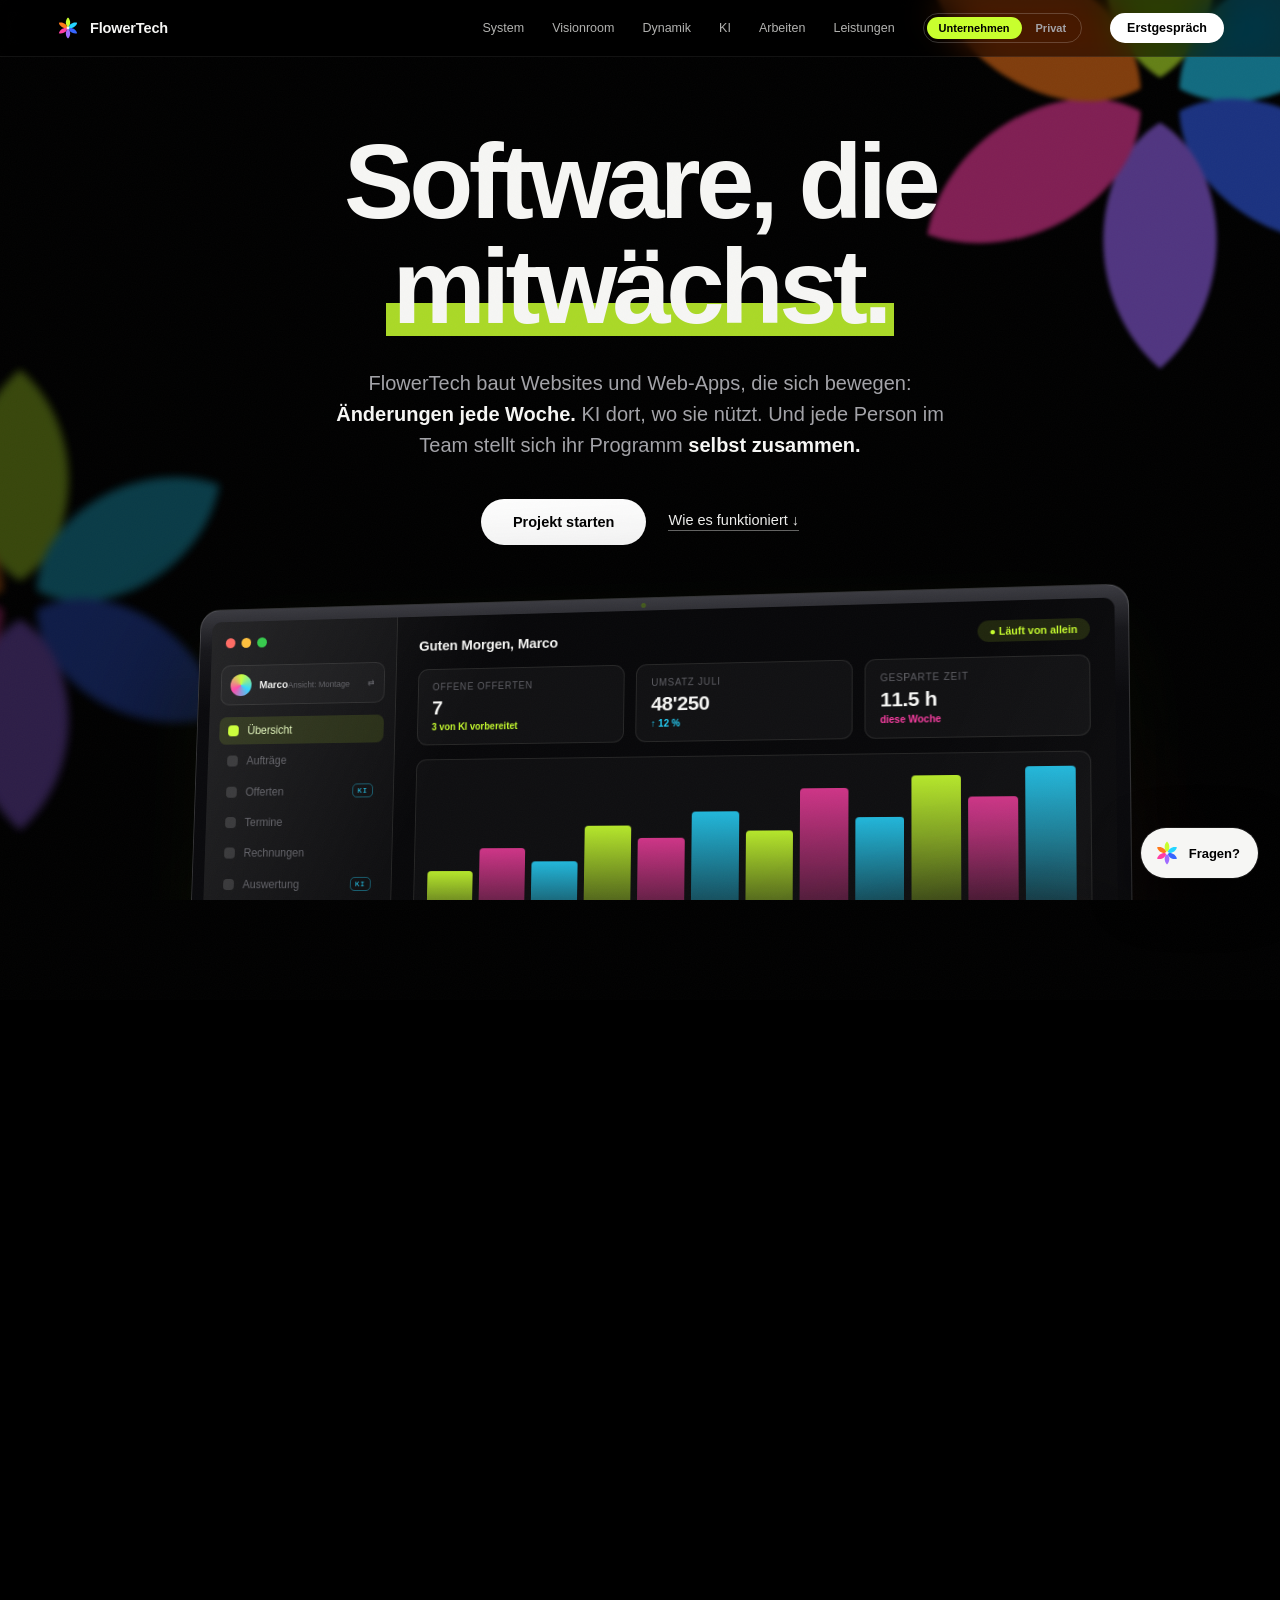
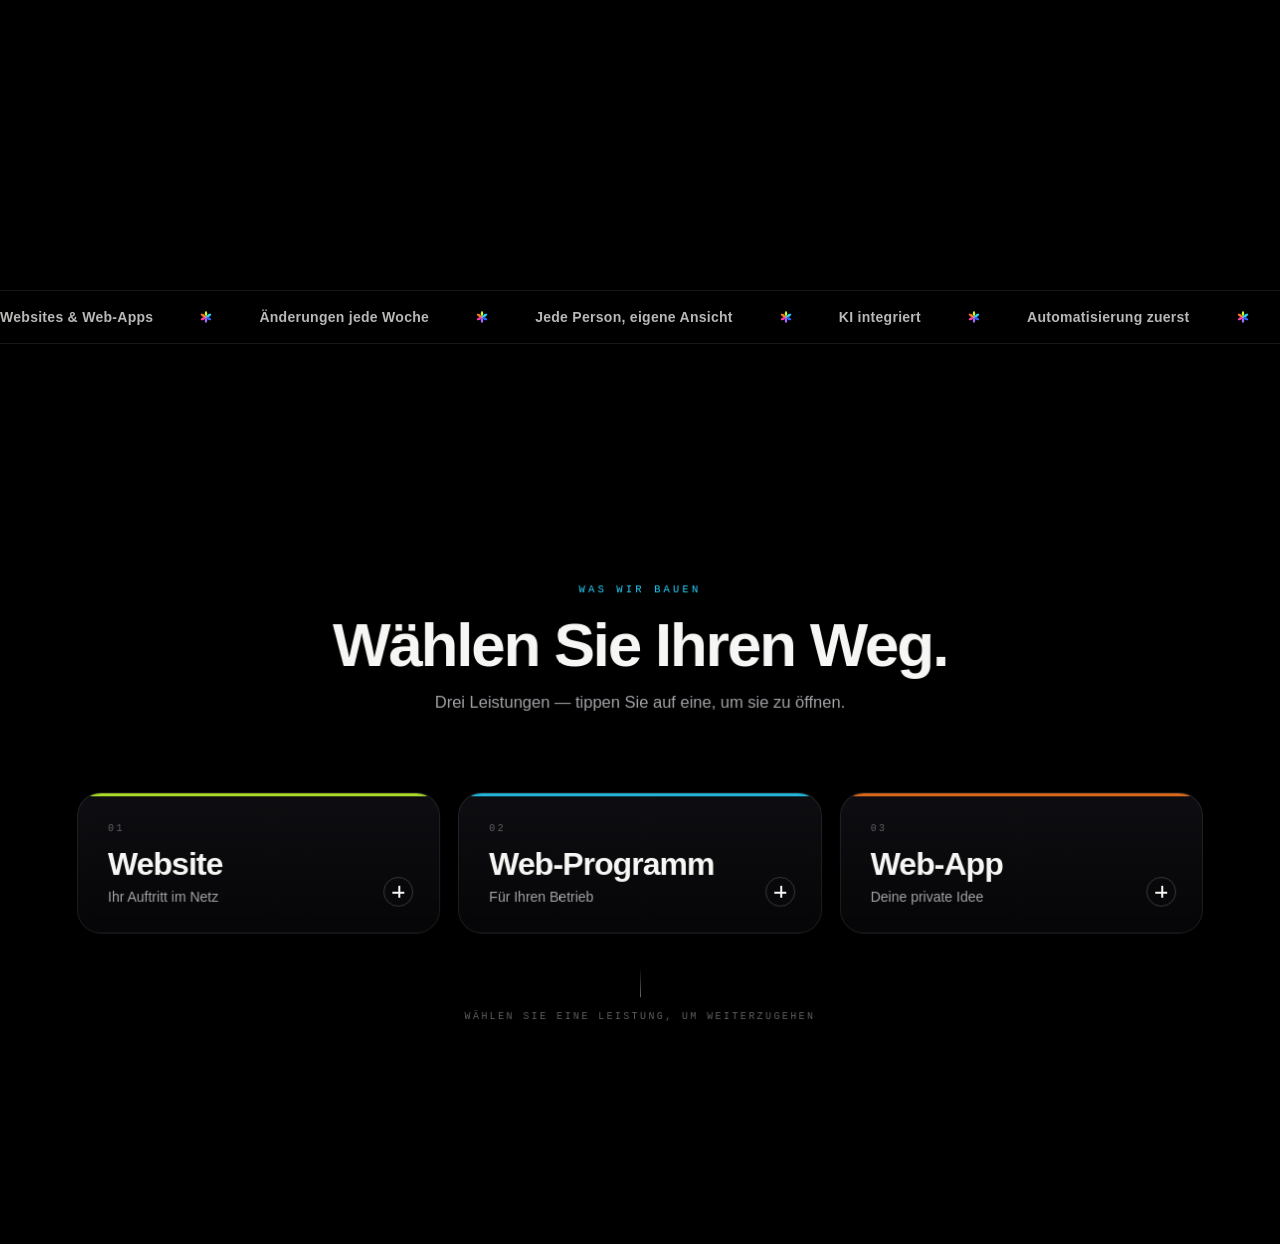
==== index.html @ 21fcaa84 "Systemmodell startet als ganzes Gerät und faehrt dann heran Der Auftakt zeigt jetzt den kompletten L" ====
<!DOCTYPE html>
<html lang="de-CH">
<head>
<meta charset="UTF-8">
<meta name="viewport" content="width=device-width, initial-scale=1.0, viewport-fit=cover">
<title>FlowerTech — Software, die mitwächst</title>
<meta name="description" content="FlowerTech entwickelt Websites und Web-Apps mit Automatisierung und KI. Software, die mitwächst: Änderungen jede Woche — und jede Person im Team stellt sich ihr Programm selbst zusammen.">
<style>
  :root {
    --bg: #000;
    --ink: #f6f6f4;
    --ink-dim: #a3a3a8;
    --ink-faint: #5e5e64;
    --line: rgba(246,246,244,.09);
    --line-2: rgba(246,246,244,.2);
    --line-3: rgba(246,246,244,.42);
    --lime: #c8ff2e;
    --pink: #ff3ea5;
    --orange: #ff7a1a;
    --cyan: #25d5ff;
    --blue: #3765ff;
    --violet: #a06bff;
    --sans: -apple-system, BlinkMacSystemFont, "SF Pro Display", "Helvetica Neue", Inter, "Segoe UI", Arial, sans-serif;
    --mono: "SF Mono", ui-monospace, Menlo, Consolas, monospace;
  }
  * { margin: 0; padding: 0; box-sizing: border-box; }
  html.smooth { scroll-behavior: smooth; }
  body { background: var(--bg); color: var(--ink); font-family: var(--sans); -webkit-font-smoothing: antialiased; overflow-x: hidden; }
  ::selection { background: var(--lime); color: #000; }
  a { color: inherit; }

  .grain { position: fixed; inset: -100px; z-index: 96; pointer-events: none; opacity: .05;
    background-image: url("data:image/svg+xml,%3Csvg xmlns='http://www.w3.org/2000/svg' width='240' height='240'%3E%3Cfilter id='n'%3E%3CfeTurbulence type='fractalNoise' baseFrequency='0.85' numOctaves='2' stitchTiles='stitch'/%3E%3C/filter%3E%3Crect width='100%25' height='100%25' filter='url(%23n)' opacity='0.5'/%3E%3C/svg%3E"); }

  /* ========== Blume ========== */
  .flower { display: inline-block; }
  .flower svg { display: block; }
  .flower .p { mix-blend-mode: screen; }
  .spin { animation: spin 46s linear infinite; }
  @keyframes spin { to { transform: rotate(360deg); } }

  /* ========== Intro ========== */
  #intro { position: fixed; inset: 0; z-index: 300; background: #000; display: grid; place-items: center; transition: opacity .7s, visibility .7s; }
  #intro.gone { opacity: 0; visibility: hidden; }
  #intro .box { text-align: center; }
  #intro .flower { width: 74px; height: 74px; }
  #intro .flower path { transform-origin: 50px 50px; transform: scale(0); animation: pet .55s cubic-bezier(.2,.9,.3,1.4) forwards; }
  #intro .flower path:nth-child(2) { animation-delay: .07s; } #intro .flower path:nth-child(3) { animation-delay: .14s; }
  #intro .flower path:nth-child(4) { animation-delay: .21s; } #intro .flower path:nth-child(5) { animation-delay: .28s; }
  #intro .flower path:nth-child(6) { animation-delay: .35s; }
  @keyframes pet { to { transform: scale(1); } }
  #intro .wd { margin-top: 18px; font-size: 15px; font-weight: 700; letter-spacing: .26em; text-transform: uppercase; }
  #intro .wd i { font-style: normal; color: var(--lime); }

  /* ========== Nav ========== */
  nav.nav { position: fixed; top: 0; left: 0; right: 0; z-index: 100;
    backdrop-filter: saturate(160%) blur(18px); -webkit-backdrop-filter: saturate(160%) blur(18px);
    background: rgba(0,0,0,.55); border-bottom: 1px solid rgba(246,246,244,.07); }
  .nav-in { max-width: 1220px; margin: 0 auto; height: 56px; padding: 0 26px; display: flex; align-items: center; justify-content: space-between; }
  .nav-in .brand { display: flex; align-items: center; gap: 10px; text-decoration: none; font-size: 14.5px; font-weight: 750; letter-spacing: -.01em; }
  .nav-in .brand .flower { width: 24px; height: 24px; }
  .nav-in .links { display: flex; align-items: center; gap: 28px; font-size: 12.5px; }
  .nav-in .links a { text-decoration: none; color: rgba(246,246,244,.72); transition: color .25s; }
  .nav-in .links a:hover { color: #fff; }
  .nav-in .links a.cta { color: #000; background: #fff; font-weight: 600; padding: 8px 17px; border-radius: 100px; transition: .25s; }
  .nav-in .links a.cta:hover { background: var(--lime); }

  /* ---- Burger + Mobile-Menü ---- */
  .mburg { display: none; width: 40px; height: 40px; flex: none; flex-direction: column; align-items: center; justify-content: center; gap: 5px;
    background: none; border: 1px solid var(--line-2); border-radius: 50%; cursor: pointer; padding: 0; }
  .mburg i { display: block; width: 16px; height: 1.6px; background: var(--ink); border-radius: 2px;
    transition: transform .35s cubic-bezier(.2,.7,.3,1), opacity .25s; }
  body.menu-open .mburg i:nth-child(1) { transform: translateY(6.6px) rotate(45deg); }
  body.menu-open .mburg i:nth-child(2) { opacity: 0; }
  body.menu-open .mburg i:nth-child(3) { transform: translateY(-6.6px) rotate(-45deg); }
  @media (max-width: 900px) {
    nav.nav { padding-top: env(safe-area-inset-top, 0px); background: rgba(0,0,0,.72); }
    .nav-in { padding: 0 14px 0 16px; height: 60px; }
    .nav-in .links { gap: 10px; }
    .nav-in .links a:not(.cta) { display: none; }
    .nav-in .links a.cta { padding: 11px 18px; font-size: 13px; font-weight: 700; }
    .mburg { display: inline-flex; }
  }
  #mnav { position: fixed; inset: 0; z-index: 240; display: none; flex-direction: column; overflow-y: auto;
    padding: calc(84px + env(safe-area-inset-top, 0px)) 24px calc(30px + env(safe-area-inset-bottom, 0px));
    background: rgba(0,0,0,.93); backdrop-filter: blur(22px); -webkit-backdrop-filter: blur(22px);
    opacity: 0; visibility: hidden; transition: opacity .35s ease, visibility .35s; }
  @media (max-width: 900px) { #mnav { display: flex; } }
  body.menu-open { overflow: hidden; }
  body.menu-open nav.nav { z-index: 250; }
  body.menu-open #mnav { opacity: 1; visibility: visible; }
  #mnav .mn-mode { display: flex; align-items: center; justify-content: space-between; gap: 14px; margin-bottom: 20px;
    border: 1px solid var(--line); border-radius: 16px; padding: 12px 14px; background: rgba(255,255,255,.03); }
  #mnav .mn-mode .lbl { font-family: var(--mono); font-size: 9.5px; letter-spacing: .2em; text-transform: uppercase; color: var(--ink-faint); }
  #mnav .mn-links { display: flex; flex-direction: column; }
  #mnav .mn-links a { display: flex; align-items: baseline; gap: 14px; text-decoration: none;
    font-size: 19px; font-weight: 700; letter-spacing: -.02em; padding: 11px 2px; border-bottom: 1px solid var(--line);
    opacity: 0; transform: translateY(16px); transition: opacity .45s cubic-bezier(.16,.7,.2,1), transform .45s cubic-bezier(.16,.7,.2,1), color .25s; }
  #mnav .mn-links a .no { font-family: var(--mono); font-size: 10px; letter-spacing: .2em; color: var(--ink-faint); width: 24px; flex: none; }
  #mnav .mn-links a:active { color: var(--lime); }
  body.menu-open #mnav .mn-links a { opacity: 1; transform: none; }
  body.menu-open #mnav .mn-links a:nth-child(1) { transition-delay: .04s; }
  body.menu-open #mnav .mn-links a:nth-child(2) { transition-delay: .07s; }
  body.menu-open #mnav .mn-links a:nth-child(3) { transition-delay: .10s; }
  body.menu-open #mnav .mn-links a:nth-child(4) { transition-delay: .13s; }
  body.menu-open #mnav .mn-links a:nth-child(5) { transition-delay: .16s; }
  body.menu-open #mnav .mn-links a:nth-child(6) { transition-delay: .19s; }
  body.menu-open #mnav .mn-links a:nth-child(7) { transition-delay: .22s; }
  body.menu-open #mnav .mn-links a:nth-child(8) { transition-delay: .25s; }
  body.menu-open #mnav .mn-links a:nth-child(9) { transition-delay: .28s; }
  body.menu-open #mnav .mn-links a:nth-child(10) { transition-delay: .31s; }
  #mnav .mn-cta { margin-top: 26px; }
  #mnav .mn-cta .bttn { display: block; text-align: center; }
  #mnav .mn-mail { margin-top: 16px; text-align: center; font-family: var(--mono); font-size: 10px; letter-spacing: .14em; color: var(--ink-faint); }
  #mnav .mn-mail a { color: var(--ink-dim); text-decoration: none; }
  @media (prefers-reduced-motion: reduce) {
    #mnav, #mnav .mn-links a, .mburg i { transition: none; }
    body.menu-open #mnav .mn-links a { transition-delay: 0s; }
  }

  .bttn { background: #fff; color: #000; text-decoration: none; font-size: 14.5px; font-weight: 650; padding: 15px 32px; border-radius: 100px; transition: .25s; display: inline-block; }
  .bttn:hover { background: var(--lime); transform: scale(1.04); box-shadow: 0 10px 44px rgba(200,255,46,.25); }
  .lnk { color: var(--ink); font-size: 14.5px; font-weight: 500; text-decoration: none; border-bottom: 1px solid var(--line-3); padding-bottom: 2px; transition: .25s; }
  .lnk:hover { border-color: var(--lime); color: var(--lime); }

  /* ========== Hero / Dive ========== */
  .dive { position: relative; z-index: 2; height: 210vh; }
  .hero { position: sticky; top: 0; z-index: 2; height: 100svh; display: flex; flex-direction: column; align-items: center; text-align: center; padding: 130px 24px 0; overflow: hidden; will-change: opacity; }
  .hero .bloom { position: absolute; top: -180px; right: -160px; width: 560px; height: 560px; opacity: .5; filter: blur(2px); pointer-events: none; }
  .hero .bloom2 { position: absolute; bottom: 60px; left: -220px; width: 480px; height: 480px; opacity: .28; filter: blur(4px); pointer-events: none; }
  @media (max-height: 720px) {
    .hero { padding-top: 100px; }
    .stage { margin-top: 14px; }
    .dive { height: 190vh; }
  }
  @media (max-height: 540px) {
    .hero { padding-top: 82px; }
    .hero h1 { font-size: clamp(30px, 6vw, 54px); }
    .hero .sub { font-size: 14px; margin-top: 14px; }
    .hero .ctas { margin-top: 20px; }
    .dive { height: 170vh; }
  }
  @media (max-width: 700px) {
    .hero .bloom { width: 320px; height: 320px; top: -120px; right: -140px; opacity: .32; }
    .hero .bloom2 { display: none; }
  }
  .hero-in { position: relative; z-index: 2; will-change: transform, opacity; }
  .eyebrow { display: inline-flex; align-items: center; gap: 10px; font-family: var(--mono); font-size: 10.5px; letter-spacing: .26em; text-transform: uppercase; color: var(--ink-dim); border: 1px solid var(--line-2); border-radius: 100px; padding: 8px 18px; margin-bottom: 32px; background: rgba(255,255,255,.03); }
  .eyebrow .dot { width: 6px; height: 6px; border-radius: 50%; background: var(--lime); box-shadow: 0 0 10px var(--lime); }
  .hero h1 { font-size: clamp(46px, 8.2vw, 112px); line-height: 1; font-weight: 750; letter-spacing: -.045em; }
  .hero h1 .hl { background: linear-gradient(transparent 64%, rgba(200,255,46,.85) 64%, rgba(200,255,46,.85) 92%, transparent 92%); padding: 0 .06em; }
  .hero .sub { margin: 28px auto 0; max-width: 620px; color: var(--ink-dim); font-size: clamp(16px, 2vw, 20px); line-height: 1.55; }
  .hero .sub b { color: var(--ink); font-weight: 600; }
  .hero-copy-mobile { display: none; }
  .hero .ctas { margin-top: 38px; display: flex; gap: 22px; justify-content: center; align-items: center; flex-wrap: wrap; }

  /* Laptop-Render */
  .stage { position: relative; z-index: 2; margin-top: 38px; width: min(980px, 92vw); perspective: 1600px; }
  .lap { transform-origin: 50% 38%; }
  .lap { transform-origin: 50% 100%; will-change: transform; position: relative; }
  .lap-glow { position: absolute; inset: -8% -14%; z-index: 0; pointer-events: none;
    background: radial-gradient(ellipse 46% 46% at 38% 58%, rgba(200,255,46,.14), transparent 70%),
                radial-gradient(ellipse 46% 46% at 66% 48%, rgba(255,62,165,.13), transparent 70%),
                radial-gradient(ellipse 50% 50% at 52% 62%, rgba(37,213,255,.11), transparent 72%);
    filter: blur(40px); }
  .lap-lid { position: relative; z-index: 2; border-radius: 22px 22px 0 0;
    background: linear-gradient(180deg, #3a3a40, #17171b 8%, #0a0a0d 20%);
    padding: 13px 13px 15px; border: 1px solid rgba(255,255,255,.16); border-bottom: 0;
    box-shadow: 0 -1px 0 rgba(255,255,255,.28) inset, 0 60px 160px rgba(0,0,0,.9), 0 30px 110px rgba(200,255,46,.06); }
  .lap-cam { position: absolute; top: 5px; left: 50%; transform: translateX(-50%); width: 5px; height: 5px; border-radius: 50%; background: #1e2b1a; box-shadow: 0 0 4px rgba(200,255,46,.4) inset; z-index: 3; }
  .lap-scr { border-radius: 11px; overflow: hidden; background: #060608; position: relative; }
  .lap-scr::after { content: ""; position: absolute; inset: 0; pointer-events: none;
    background: linear-gradient(115deg, rgba(255,255,255,.09), transparent 28%, transparent 70%, rgba(255,255,255,.03)); }
  .lap-base { position: relative; z-index: 2; height: 15px; border-radius: 0 0 16px 16px;
    background: linear-gradient(180deg, #45454c, #232329 45%, #0c0c0f);
    border: 1px solid rgba(255,255,255,.14); border-top: 1px solid rgba(255,255,255,.3); }
  .lap-base::after { content: ""; position: absolute; left: 50%; top: 0; transform: translateX(-50%); width: 130px; height: 7px; border-radius: 0 0 9px 9px; background: linear-gradient(180deg, #101014, #2c2c32); }
  .lap-shadow { position: relative; z-index: 1; height: 58px; margin-top: -6px;
    background: radial-gradient(ellipse 52% 100% at 50% 0%, rgba(255,255,255,.08), transparent 70%); filter: blur(7px); }

  /* App-UI */
  .ui { display: grid; grid-template-columns: 210px 1fr; min-height: 520px; font-size: 12px; background: #08080a; text-align: left; }
  .ui-side { background: rgba(255,255,255,.028); border-right: 1px solid var(--line); padding: 16px 12px; display: flex; flex-direction: column; gap: 3px; }
  .traffic { display: flex; gap: 7px; margin: 2px 4px 16px; }
  .traffic i { width: 11px; height: 11px; border-radius: 50%; }
  .traffic i:nth-child(1){background:#ff5f57}.traffic i:nth-child(2){background:#febc2e}.traffic i:nth-child(3){background:#28c840}
  .ui-user { display: flex; align-items: center; gap: 9px; padding: 9px 10px; margin-bottom: 10px; border: 1px solid var(--line); border-radius: 10px; background: rgba(255,255,255,.03); }
  .ui-user .av2 { width: 24px; height: 24px; border-radius: 50%; background: conic-gradient(var(--lime), var(--cyan), var(--pink), var(--lime)); }
  .ui-user .nm2 { font-size: 11px; font-weight: 650; }
  .ui-user .rl { font-size: 9px; color: var(--ink-faint); margin-top: 1px; }
  .ui-user .sw { margin-left: auto; font-size: 8.5px; color: var(--ink-faint); font-family: var(--mono); }
  .ui-item { display: flex; align-items: center; gap: 10px; color: var(--ink-faint); padding: 8px 10px; border-radius: 8px; font-weight: 500; }
  .ui-item.on { background: rgba(200,255,46,.12); color: #eaffc0; }
  .ui-item .ic { width: 12px; height: 12px; border-radius: 4px; background: rgba(255,255,255,.14); flex: none; }
  .ui-item.on .ic { background: var(--lime); }
  .ui-item .ki { margin-left: auto; font-family: var(--mono); font-size: 8px; letter-spacing: .1em; color: var(--cyan); border: 1px solid rgba(37,213,255,.4); border-radius: 5px; padding: 2px 5px; }
  .ui-main { padding: 20px 24px; display: flex; flex-direction: column; gap: 15px; }
  .ui-top { display: flex; justify-content: space-between; align-items: center; }
  .ui-top .t { font-size: 15px; font-weight: 700; letter-spacing: -.01em; }
  .chip { background: rgba(200,255,46,.12); color: var(--lime); padding: 5px 12px; border-radius: 100px; font-weight: 650; font-size: 10.5px; }
  .kpis { display: grid; grid-template-columns: repeat(3,1fr); gap: 12px; }
  .kpi { background: rgba(255,255,255,.04); border: 1px solid var(--line); border-radius: 11px; padding: 13px 15px; }
  .kpi .l { color: var(--ink-faint); font-size: 10px; text-transform: uppercase; letter-spacing: .08em; }
  .kpi .v { font-size: 21px; font-weight: 750; margin-top: 5px; letter-spacing: -.02em; }
  .kpi .d { font-size: 10px; margin-top: 3px; font-weight: 650; }
  .kpi .d.a { color: var(--lime); } .kpi .d.b { color: var(--cyan); } .kpi .d.c { color: var(--pink); }
  .chart { flex: 1; background: rgba(255,255,255,.03); border: 1px solid var(--line); border-radius: 11px; padding: 14px; display: flex; align-items: flex-end; gap: 7px; min-height: 128px; }
  .chart b { flex: 1; border-radius: 4px 4px 1px 1px; background: linear-gradient(180deg, rgba(200,255,46,.9), rgba(200,255,46,.15)); animation: pulse 3.4s ease-in-out infinite; }
  .chart b:nth-child(3n) { background: linear-gradient(180deg, rgba(37,213,255,.85), rgba(37,213,255,.14)); }
  .chart b:nth-child(3n+2) { background: linear-gradient(180deg, rgba(255,62,165,.8), rgba(255,62,165,.14)); }
  @keyframes pulse { 0%,100% { transform: scaleY(1);} 50% { transform: scaleY(.93);} }
  .rows { display: flex; flex-direction: column; gap: 7px; }
  .row { display: grid; grid-template-columns: 24px 1.5fr 1fr 76px; align-items: center; gap: 12px; background: rgba(255,255,255,.03); border: 1px solid var(--line); border-radius: 9px; padding: 8px 11px; color: var(--ink-dim); }
  .row .av { width: 22px; height: 22px; border-radius: 50%; background: linear-gradient(135deg, var(--lime), var(--cyan)); opacity: .9; }
  .row .st { font-size: 9.5px; font-weight: 750; text-align: center; padding: 4px 0; border-radius: 6px; }
  .st.g { color: var(--lime); background: rgba(200,255,46,.1); }
  .st.b { color: var(--cyan); background: rgba(37,213,255,.1); }
  .st.v { color: var(--pink); background: rgba(255,62,165,.12); }
  @media (max-width: 760px) {
    .ui { grid-template-columns: 1fr; min-height: 430px; }
    .ui-side { flex-direction: row; overflow-x: auto; overflow-y: hidden; padding: 10px; align-items: center;
      -webkit-overflow-scrolling: touch; scrollbar-width: none; }
    .ui-side::-webkit-scrollbar { display: none; }
    .traffic { margin: 0 8px 0 0; }
    .ui-user { margin: 0 8px 0 0; flex: none; }
    .ui-item { white-space: nowrap; flex: none; }
  }






  /* ========== Webmap (links unten) ========== */
  .webmap { position: fixed; left: 20px; bottom: 20px; z-index: 205; display: flex; flex-direction: column; gap: 1px;
    padding: 12px 14px 10px; border: 1px solid var(--line-2); border-radius: 16px;
    background: rgba(0,0,0,.62); backdrop-filter: blur(14px); -webkit-backdrop-filter: blur(14px); }
  .wm-t { display: flex; align-items: center; gap: 7px; font-family: var(--mono); font-size: 8.5px; letter-spacing: .26em; text-transform: uppercase; color: var(--ink-faint); margin-bottom: 8px; }
  .webmap a { display: flex; align-items: center; gap: 9px; font-family: var(--mono); font-size: 9px; letter-spacing: .16em; text-transform: uppercase;
    color: var(--ink-faint); text-decoration: none; padding: 3.5px 2px; transition: color .25s; }
  .webmap a i { width: 5px; height: 5px; border-radius: 50%; border: 1px solid var(--line-3); transition: .25s; flex: none; }
  .webmap a:hover { color: var(--ink); }
  .webmap a.on { color: #fff; }
  .webmap a.on i { background: var(--lime); border-color: var(--lime); box-shadow: 0 0 8px rgba(200,255,46,.8); }
  @media (max-width: 1100px) { .webmap { display: none; } }

  /* ========== Produkt-Chat (schwebend) ========== */
  #pcFab { position: fixed; right: 22px; bottom: calc(22px + env(safe-area-inset-bottom, 0px)); z-index: 210; display: flex; align-items: center; gap: 9px;
    background: #f6f6f4; color: #000; border: 0; border-radius: 100px; padding: 12px 18px 12px 13px;
    font-family: inherit; font-size: 13px; font-weight: 750; cursor: pointer;
    box-shadow: 0 16px 50px rgba(0,0,0,.7), 0 0 0 1px rgba(255,255,255,.1); transition: transform .25s, background .25s; }
  #pcFab:hover { transform: scale(1.06); background: var(--lime); }
  #pcFab.hide { display: none; }
  #pchat { position: fixed; right: 22px; bottom: calc(22px + env(safe-area-inset-bottom, 0px)); z-index: 215; width: min(360px, calc(100vw - 28px));
    display: none; flex-direction: column; border-radius: 20px; overflow: hidden; background: #0b0b0e;
    border: 1px solid rgba(255,255,255,.16); box-shadow: 0 -1px 0 rgba(255,255,255,.2) inset, 0 40px 120px rgba(0,0,0,.9); }
  #pchat.on { display: flex; animation: awin .4s cubic-bezier(.2,.8,.25,1); }
  .pc-hd { display: flex; align-items: center; gap: 9px; padding: 13px 14px; border-bottom: 1px solid var(--line); background: rgba(255,255,255,.03); }
  .pc-hd b { font-size: 12.5px; font-weight: 750; }
  .pc-demo { font-family: var(--mono); font-size: 9px; letter-spacing: .14em; color: var(--cyan); }
  .pc-x { margin-left: auto; width: 26px; height: 26px; border-radius: 50%; border: 1px solid var(--line-2); background: none; color: var(--ink); font-size: 14px; cursor: pointer; transition: .25s; }
  .pc-x:hover { background: #fff; color: #000; }
  .pc-bd { padding: 14px; display: flex; flex-direction: column; gap: 10px; max-height: 320px; max-height: min(320px, 42dvh); min-height: 160px; overflow-y: auto; scrollbar-width: thin; }
  .pc-bd .bub { font-size: 12px; }
  .pc-sugs { display: flex; flex-wrap: wrap; gap: 7px; padding: 0 14px 10px; }
  .pc-sugs button { font-family: inherit; font-size: 10.5px; color: var(--ink-dim); background: rgba(255,255,255,.04); border: 1px solid var(--line-2); border-radius: 100px; padding: 6px 11px; cursor: pointer; transition: .25s; }
  .pc-sugs button:hover { border-color: var(--lime); color: var(--ink); }
  .pc-in { display: flex; align-items: center; gap: 8px; margin: 0 14px 14px; border: 1px solid var(--line-2); border-radius: 100px; padding: 6px 6px 6px 14px; }
  .pc-in input { flex: 1; background: none; border: 0; outline: 0; color: var(--ink); font-family: inherit; font-size: 12px; }
  .pc-in input::placeholder { color: var(--ink-faint); }
  .pc-in .snd { width: 28px; height: 28px; border-radius: 50%; background: var(--lime); border: 0; color: #000; font-weight: 800; font-size: 13px; cursor: pointer; flex: none; display: grid; place-items: center; transition: .25s; }
  .pc-in .snd:hover { transform: scale(1.08); }
  @media (max-width: 720px) { #pcFab span { display: none; } #pcFab { padding: 13px; } }

  /* ========== App-Overlay ========== */
  #appOv { position: fixed; inset: 0; z-index: 220; display: none; place-items: center; padding: 24px;
    background: rgba(0,0,0,.72); backdrop-filter: blur(14px); -webkit-backdrop-filter: blur(14px); }
  #appOv.on { display: grid; }
  .appwin { width: min(880px, 96vw); max-height: 84vh; max-height: 86dvh; overflow: auto; border-radius: 18px; background: #0b0b0e;
    border: 1px solid rgba(255,255,255,.16); box-shadow: 0 -1px 0 rgba(255,255,255,.2) inset, 0 60px 160px rgba(0,0,0,.9);
    animation: awin .45s cubic-bezier(.2,.8,.25,1); }
  @keyframes awin { from { transform: scale(.86) translateY(24px); opacity: 0; } }
  .aw-bar { position: sticky; top: 0; z-index: 2; display: flex; align-items: center; gap: 12px; padding: 13px 16px;
    border-bottom: 1px solid var(--line); background: rgba(14,14,17,.9); backdrop-filter: blur(10px); }
  .aw-bar b { font-size: 13px; font-weight: 700; }
  .aw-x { margin-left: auto; width: 30px; height: 30px; border-radius: 50%; border: 1px solid var(--line-2); background: none; color: var(--ink); font-size: 16px; cursor: pointer; transition: .25s; }
  .aw-x:hover { background: #fff; color: #000; border-color: #fff; }
  .aw-body { padding: 20px; }
  .as { display: none; }
  .as.on { display: block; }
  .aw-cols { display: grid; grid-template-columns: 1fr 1fr; gap: 16px; align-items: start; }
  @media (max-width: 720px) { .aw-cols { grid-template-columns: 1fr; } }
  .aw-list { display: flex; flex-direction: column; gap: 9px; }
  .aw-li { display: grid; grid-template-columns: 1fr auto; gap: 2px 12px; border: 1px solid var(--line); border-radius: 12px; padding: 12px 14px; background: rgba(255,255,255,.03); transition: .25s; cursor: pointer; }
  .aw-li:hover, .aw-li.on { border-color: rgba(200,255,46,.45); background: rgba(200,255,46,.05); }
  .aw-li b { font-size: 13px; font-weight: 700; }
  .aw-li span { grid-column: 1; font-size: 11px; color: var(--ink-dim); }
  .aw-li em { grid-row: 1 / span 2; align-self: center; font-style: normal; font-size: 9px; font-weight: 800; padding: 4px 9px; border-radius: 100px; }
  .aw-detail { border: 1px solid var(--line); border-radius: 14px; padding: 16px; background: rgba(255,255,255,.025); }
  .aw-dh { display: flex; align-items: center; gap: 10px; margin-bottom: 12px; }
  .aw-dh b { font-size: 14px; font-weight: 750; }
  .aw-pos { display: flex; justify-content: space-between; gap: 14px; padding: 9px 2px; border-bottom: 1px solid rgba(255,255,255,.05); font-size: 12.5px; color: var(--ink-dim); }
  .aw-pos em { font-style: normal; color: var(--ink); font-weight: 600; text-align: right; }
  .aw-tot { display: flex; justify-content: space-between; padding: 12px 2px 4px; font-weight: 800; }
  .aw-tot em { font-style: normal; color: var(--lime); }
  .aw-act { display: flex; align-items: center; gap: 16px; margin-top: 14px; }
  .bttn.sm2 { padding: 10px 20px; font-size: 12px; cursor: pointer; }
  .lnk2 { font-size: 12px; color: var(--ink-dim); border-bottom: 1px solid var(--line-2); cursor: pointer; }
  .aw-mailtxt { font-size: 13px; line-height: 1.6; color: var(--ink-dim); background: rgba(255,255,255,.03); border: 1px solid var(--line); border-radius: 12px; padding: 14px; }
  .aw-cal { border: 1px solid var(--line); border-radius: 14px; padding: 14px; background: rgba(255,255,255,.025); }
  .awc-hd { font-size: 12px; font-weight: 700; margin-bottom: 10px; }
  .awc-grid { display: grid; grid-template-columns: repeat(7, 1fr); gap: 6px; }
  .awc-grid i { aspect-ratio: 1; border-radius: 8px; background: rgba(255,255,255,.05); cursor: pointer; transition: .2s; }
  .awc-grid i:hover { background: rgba(200,255,46,.25); }
  .awc-grid i.x { background: rgba(200,255,46,.35); }
  .awc-grid i.t { background: var(--lime); box-shadow: 0 0 14px rgba(200,255,46,.6); }

  /* ========== Zielgruppen-Modus ========== */
  .mswitch { display: inline-flex; border: 1px solid var(--line-2); border-radius: 100px; padding: 3px; gap: 2px; }
  .mswitch button { font-family: inherit; font-size: 11px; font-weight: 650; color: var(--ink-dim); background: none; border: 0; border-radius: 100px; padding: 5px 12px; cursor: pointer; transition: .25s; }
  .mswitch button.on { background: var(--lime); color: #000; }
  .mswitch button[data-m="priv"].on { background: var(--pink); color: #000; }
  @media (max-width: 900px) { nav.nav .mswitch { display: none; } }
  body[data-mode="biz"] [data-only="priv"] { display: none !important; }
  body[data-mode="priv"] [data-only="biz"] { display: none !important; }
  .var { position: absolute; inset: 0; }
  body[data-mode="priv"] .vb { display: none; }
  body[data-mode="biz"] .vp { display: none; }
  .vbt, .vpt { font-style: normal; }
  body[data-mode="priv"] .vbt { display: none; }
  body[data-mode="biz"] .vpt { display: none; }


  .hero-in > * { opacity: 0; transform: translateY(28px); }
  .heroin-ready .hero-in > * { animation: hin 1s cubic-bezier(.16,.7,.2,1) forwards; }
  .heroin-ready .hero-in > *:nth-child(1) { animation-delay: .1s; }
  .heroin-ready .hero-in > *:nth-child(2) { animation-delay: .28s; }
  .heroin-ready .hero-in > *:nth-child(3) { animation-delay: .46s; }
  @keyframes hin { to { opacity: 1; transform: none; } }
  @media (prefers-reduced-motion: reduce) { .hero-in > * { opacity: 1; transform: none; } }

  /* ---- Arbeitsplatz-Szene ---- */
  .scene3 { position: relative; transform-style: preserve-3d; will-change: transform, opacity;
    transform: rotateY(-26deg) rotateX(7deg) translate3d(180px, 24px, -160px); opacity: 0;
    transition: transform 1.25s cubic-bezier(.16,.7,.2,1) .2s, opacity .95s ease .2s; }
  .scene3.in { transform: rotateY(-9deg) rotateX(4.5deg) translate3d(0,0,0); opacity: 1; }
  .scene3.live { transition: none; }
  .desk-glow { position: absolute; left: -14%; right: -14%; bottom: -90px; height: 240px; z-index: 0; pointer-events: none;
    background: radial-gradient(ellipse 62% 58% at 48% 42%, rgba(255,255,255,.055), transparent 70%),
                radial-gradient(ellipse 40% 45% at 78% 46%, rgba(200,255,46,.05), transparent 70%),
                radial-gradient(ellipse 40% 45% at 22% 48%, rgba(37,213,255,.05), transparent 72%);
    filter: blur(6px); }
  .desk-edge { position: absolute; left: -8%; right: -8%; bottom: -46px; height: 1px; z-index: 0;
    background: linear-gradient(90deg, transparent, rgba(255,255,255,.16) 20%, rgba(255,255,255,.16) 80%, transparent); }
  .hero-ph { transform: translateZ(60px) rotate(-5deg); filter: drop-shadow(0 40px 60px rgba(0,0,0,.9)); }
  .mug { position: absolute; left: -64px; bottom: -18px; width: 66px; height: 66px; z-index: 6; transform: translateZ(34px);
    border-radius: 50%; background: radial-gradient(circle at 34% 30%, #26262c, #101013 62%, #0a0a0c);
    border: 1px solid rgba(255,255,255,.16);
    box-shadow: 0 -1px 0 rgba(255,255,255,.22) inset, 0 0 0 5px rgba(20,20,24,.9) inset, 0 0 0 6px rgba(255,255,255,.05) inset, 0 26px 40px rgba(0,0,0,.8); }
  .mug::after { content: ""; position: absolute; inset: 11px; border-radius: 50%;
    background: radial-gradient(circle at 40% 34%, #3a2a1c, #17100a 70%); }
  .mug .handle { position: absolute; right: -15px; top: 16px; width: 24px; height: 30px; border: 4px solid rgba(210,210,215,.32); border-left: 0; border-radius: 0 14px 14px 0; }
  .mug .steam { position: absolute; top: -20px; width: 2px; height: 16px; border-radius: 2px; background: rgba(255,255,255,.28); filter: blur(1.5px); animation: steam 2.6s ease-in-out infinite; }
  .mug .steam.s1 { left: 26px; } .mug .steam.s2 { left: 36px; animation-delay: 1.2s; }
  @keyframes steam { 0% { transform: translateY(4px); opacity: 0; } 40% { opacity: .8; } 100% { transform: translateY(-10px); opacity: 0; } }
  .pad { position: absolute; right: -46px; bottom: -30px; width: 120px; height: 86px; z-index: 4; transform: translateZ(18px) rotate(7deg);
    border-radius: 10px; background: #101014; border: 1px solid rgba(255,255,255,.13);
    box-shadow: 0 -1px 0 rgba(255,255,255,.16) inset, 0 24px 44px rgba(0,0,0,.75);
    background-image: repeating-linear-gradient(180deg, transparent 0 15px, rgba(255,255,255,.07) 15px 16px); background-position: 0 12px; }
  .pad .pen { position: absolute; left: 14px; bottom: 14px; width: 64px; height: 5px; border-radius: 3px;
    background: linear-gradient(90deg, var(--lime) 0 12%, #2c2c32 12% 88%, #55555c 88%); transform: rotate(-14deg);
    box-shadow: 0 6px 12px rgba(0,0,0,.6); }
  @media (max-width: 860px) { .mug { left: -14px; width: 48px; height: 48px; } .pad { right: -8px; width: 88px; height: 64px; } }
  @media (prefers-reduced-motion: reduce) { .scene3 { transform: none; opacity: 1; transition: none; } }

  /* ---- Fitness-Phone (privat) ---- */
  .hero-ph { position: absolute; right: max(-16px, 2vw); bottom: -30px; width: 198px; z-index: 6; will-change: transform; }
  @media (max-width: 860px) { .hero-ph { width: 146px; right: -8px; bottom: -18px; } }
  .ph.mini { width: 100%; border-radius: 36px; padding: 8px; }
  .ph.mini .ph-scr { border-radius: 29px; padding-bottom: 12px; }
  .ph.mini .ph-island { top: 8px; width: 62px; height: 17px; }
  .fit-head { padding: 34px 16px 6px; display: flex; align-items: baseline; justify-content: space-between; }
  .fit-head .hi { font-size: 8.5px; color: var(--ink-faint); }
  .fit-head .tt { font-size: 13px; font-weight: 750; }
  .fit-ring { position: relative; width: 96px; height: 96px; margin: 8px auto 4px; border-radius: 50%;
    background: conic-gradient(var(--lime) 0 68%, rgba(255,255,255,.09) 68% 100%); }
  .fit-ring i { position: absolute; inset: 9px; border-radius: 50%; background: #0a0a0c; }
  .fit-ring em { position: absolute; inset: 0; display: grid; place-items: center; align-content: center; font-style: normal; }
  .fit-ring em b { font-size: 17px; font-weight: 800; letter-spacing: -.02em; display: block; text-align: center; }
  .fit-ring em span { font-size: 8px; color: var(--ink-faint); display: block; text-align: center; margin-top: 2px; }
  .fit-stats { display: flex; justify-content: center; gap: 18px; padding: 6px 0 2px; }
  .fit-stats b { display: block; font-size: 12px; font-weight: 750; text-align: center; }
  .fit-stats span { display: block; font-size: 7.5px; color: var(--ink-faint); text-align: center; }
  .fit-week { display: flex; align-items: flex-end; gap: 4px; height: 34px; padding: 6px 16px 2px; }
  .fit-week i { flex: 1; border-radius: 3px 3px 1px 1px; background: linear-gradient(180deg, rgba(200,255,46,.9), rgba(200,255,46,.2)); }
  .fit-week i:nth-child(2n) { background: linear-gradient(180deg, rgba(37,213,255,.8), rgba(37,213,255,.16)); }
  .ph-btn.sm { margin: 8px 14px 4px; height: 32px; font-size: 10.5px; border-radius: 100px; }

  /* ========== Ticker ========== */
  .ticker { position: relative; z-index: 2; border-top: 1px solid var(--line); border-bottom: 1px solid var(--line); overflow: hidden; padding: 18px 0; }
  .ticker .tk { display: flex; gap: 46px; width: max-content; animation: tick 30s linear infinite; }
  @keyframes tick { to { transform: translateX(-50%); } }
  .ticker span { display: flex; align-items: center; gap: 46px; font-size: 14px; font-weight: 650; letter-spacing: .02em; color: rgba(246,246,244,.75); white-space: nowrap; }
  .ticker .fl { width: 14px; height: 14px; flex: none; }

  /* ========== 3D-System ========== */
  .model-scroll { position: relative; z-index: 1; height: 1250vh; }
  .model-stage { position: sticky; top: 0; height: 100svh; overflow: hidden; display: flex; align-items: center; justify-content: center; }
  .model-head { position: absolute; top: 7.5svh; left: 0; right: 0; text-align: center; z-index: 5; padding: 0 24px; }
  .model-head .k { font-family: var(--mono); font-size: 10px; letter-spacing: .3em; text-transform: uppercase; color: var(--ink-faint); }

  .persp { perspective: 1500px; perspective-origin: 50% 42%; }
  .scale-wrap { will-change: transform; }
  .iso { position: relative; width: 620px; height: 430px; transform-style: preserve-3d; will-change: transform; }
  .layer { position: absolute; inset: 0; transform-style: preserve-3d; will-change: transform, opacity, filter; transition: opacity .5s ease, filter .5s ease; --acc: #fff; }
  .plate { position: absolute; inset: 0; border: 1px solid rgba(246,246,244,.26); border-radius: 12px;
    background: linear-gradient(150deg, #14161b, #0a0b0e);
    box-shadow: 0 0 60px rgba(0,0,0,.55) inset, 0 34px 90px rgba(0,0,0,.5); }
  .model-stage::before { content: ""; position: absolute; left: 50%; top: 46%; transform: translate(-50%,-50%); width: min(76vw, 900px); height: 560px; z-index: 0; pointer-events: none;
    background: radial-gradient(ellipse 50% 50% at 50% 50%, rgba(246,246,244,.05), transparent 70%); }
  .stage-shadow { position: absolute; left: 50%; top: 66%; transform: translateX(-50%); width: min(56vw, 640px); height: 90px; z-index: 0; opacity: 0;
    background: radial-gradient(ellipse 50% 50% at 50% 50%, rgba(0,0,0,.85), transparent 70%); filter: blur(14px); pointer-events: none; }
  .plate::before { content: ""; position: absolute; left: 0; right: 0; top: 0; height: 1px; background: linear-gradient(90deg, transparent, rgba(255,255,255,.35), transparent); }
  .layer .tag { position: absolute; left: -14px; top: -16px; opacity: var(--tagop, 1); font-family: var(--mono); font-size: 10px; letter-spacing: .22em; color: var(--ink-faint); background: #000; border: 1px solid var(--line-2); padding: 5px 10px; transition: .4s; }
  .layer.hot .tag { color: var(--acc); border-color: var(--acc); }
  .layer.hot .plate { border-color: var(--acc); box-shadow: 0 0 44px rgba(255,255,255,.07) inset; }

  .l-data .dt { position: absolute; left: 40px; right: 40px; top: 40px; bottom: 42px; border: 1px solid var(--line-2); border-radius: 16px; background: rgba(9,9,12,.95); overflow: hidden; box-shadow: 0 20px 60px rgba(0,0,0,.5); }
  .l-data .dh, .l-data .dr { display: grid; grid-template-columns: 1.5fr 1.1fr .7fr .8fr; gap: 12px; align-items: center; padding: 11px 20px; }
  .l-data .dh { font-family: var(--mono); font-size: 8.5px; letter-spacing: .18em; text-transform: uppercase; color: var(--ink-faint); border-bottom: 1px solid var(--line); background: rgba(255,255,255,.03); }
  .l-data .dr { font-size: 12px; color: var(--ink-dim); border-bottom: 1px solid rgba(255,255,255,.045); }
  .l-data .dr:last-child { border-bottom: 0; }
  .l-data .nm3 { display: flex; align-items: center; gap: 9px; color: var(--ink); font-weight: 600; }
  .l-data .av4 { width: 17px; height: 17px; border-radius: 50%; flex: none; }
  .l-data .chipx { font-size: 9px; font-weight: 800; padding: 4px 10px; border-radius: 100px; justify-self: start; }

  .l-ki .core { position: absolute; left: 50%; top: 46%; transform: translate(-50%,-50%); width: 92px; height: 92px; }
  .l-ki .core .fl2 { width: 100%; height: 100%; filter: drop-shadow(0 0 18px rgba(255,122,26,.5)); }
  .l-ki .kchip { position: absolute; display: flex; align-items: center; gap: 8px; background: rgba(10,10,14,.95); border: 1px solid var(--line-2); border-radius: 100px; padding: 9px 16px; font-size: 11.5px; font-weight: 650; color: var(--ink); box-shadow: 0 12px 34px rgba(0,0,0,.5); }
  .l-ki .kchip i { width: 7px; height: 7px; border-radius: 50%; box-shadow: 0 0 9px currentColor; }
  .l-ki .s1 { left: 62px; top: 64px; } .l-ki .s2 { right: 74px; top: 80px; }
  .l-ki .s3 { left: 96px; bottom: 96px; } .l-ki .s4 { right: 96px; bottom: 82px; }
  .l-ki .kbar { position: absolute; left: 50%; bottom: 30px; transform: translateX(-50%); width: 330px; display: flex; align-items: center; gap: 10px; background: rgba(10,10,14,.95); border: 1px solid var(--line-2); border-radius: 100px; padding: 9px 9px 9px 16px; font-size: 11px; color: var(--ink-faint); box-shadow: 0 12px 34px rgba(0,0,0,.5); }
  .l-ki .kbar b { margin-left: auto; width: 24px; height: 24px; border-radius: 50%; background: var(--orange); color: #000; display: grid; place-items: center; font-size: 12px; flex: none; }
  .l-ki svg.web { position: absolute; inset: 0; width: 100%; height: 100%; }

  .l-logic svg { position: absolute; inset: 0; width: 100%; height: 100%; }
  .l-logic .anode { position: absolute; width: 158px; display: flex; align-items: center; gap: 10px; background: rgba(10,10,14,.96); border: 1px solid var(--line-2); border-radius: 14px; padding: 10px 12px; box-shadow: 0 14px 40px rgba(0,0,0,.55); }
  .l-logic .aic { width: 24px; height: 24px; border-radius: 8px; flex: none; display: grid; place-items: center; }
  .l-logic .aic i { width: 9px; height: 9px; border-radius: 3px; display: block; }
  .l-logic .atx { flex: 1; min-width: 0; }
  .l-logic .atx b { display: block; font-size: 11.5px; font-weight: 700; letter-spacing: -.01em; }
  .l-logic .atx span { display: block; font-size: 8.5px; color: var(--ink-faint); margin-top: 1px; }
  .l-logic .ast { font-size: 8px; font-weight: 800; text-transform: uppercase; letter-spacing: .08em; padding: 3px 8px; border-radius: 100px; flex: none; }
  .l-logic .n1 { left: 42px; top: 48px; } .l-logic .n2 { right: 54px; top: 36px; }
  .l-logic .n3 { left: 112px; bottom: 66px; } .l-logic .n4 { right: 112px; bottom: 54px; }
  .l-logic .pulse { position: absolute; width: 7px; height: 7px; border-radius: 50%; background: var(--pink); box-shadow: 0 0 12px var(--pink); opacity: 0; }
  .l-logic .pu1 { animation: pu1 3s linear infinite; }
  .l-logic .pu2 { animation: pu2 3s linear infinite 1.5s; }
  @keyframes pu1 { 0%{left:154px;top:80px;opacity:0} 8%{opacity:1} 46%{left:448px;top:68px;opacity:1} 54%{opacity:0} 100%{opacity:0} }
  @keyframes pu2 { 0%{left:174px;top:328px;opacity:0} 8%{opacity:1} 46%{left:396px;top:342px;opacity:1} 54%{opacity:0} 100%{opacity:0} }

  .site3 { position: absolute; inset: 26px 30px; border-radius: 14px; background: #0b0b0e; border: 1px solid var(--line-2); overflow: hidden; box-shadow: 0 24px 70px rgba(0,0,0,.55); display: flex; flex-direction: column; }
  .s3chrome { display: flex; align-items: center; gap: 6px; padding: 9px 14px; border-bottom: 1px solid var(--line); background: rgba(255,255,255,.035); position: relative; }
  .s3chrome .td { width: 8px; height: 8px; border-radius: 50%; }
  .s3chrome .td.r { background: #ff5f57; } .s3chrome .td.y { background: #febc2e; } .s3chrome .td.g { background: #28c840; }
  .s3url { position: absolute; left: 50%; transform: translateX(-50%); width: 170px; text-align: center; background: rgba(0,0,0,.55); border: 1px solid var(--line); border-radius: 7px; font-family: var(--mono); font-size: 8.5px; letter-spacing: .1em; color: var(--ink-dim); padding: 3px 0; }
  .s3nav { display: flex; align-items: center; gap: 9px; padding: 10px 18px; border-bottom: 1px solid rgba(255,255,255,.05); font-size: 11px; font-weight: 750; }
  .s3logo { width: 11px; height: 11px; border-radius: 50%; background: conic-gradient(var(--lime), var(--cyan), var(--pink), var(--lime)); }
  .s3links { margin-left: auto; display: flex; gap: 14px; }
  .s3links i { font-style: normal; font-size: 9px; font-weight: 500; color: var(--ink-dim); }
  .s3hero { flex: 1; display: flex; align-items: center; gap: 16px; padding: 14px 22px; background:
    radial-gradient(ellipse 90% 130% at 88% -30%, rgba(255,62,165,.2), transparent 55%),
    radial-gradient(ellipse 80% 120% at 8% -20%, rgba(200,255,46,.22), transparent 58%); }
  .s3l { flex: 1; }
  .s3h1 { font-size: 19px; font-weight: 800; letter-spacing: -.025em; line-height: 1.08; }
  .s3sub { margin-top: 6px; font-size: 9.5px; color: var(--ink-dim); }
  .s3btn { display: inline-block; margin-top: 10px; background: #f6f6f4; color: #000; font-size: 9.5px; font-weight: 750; border-radius: 100px; padding: 6px 14px; }
  .s3img { width: 84px; height: 84px; flex: none; opacity: .9; }
  .s3img svg { width: 100%; height: 100%; }
  .s3cards { display: grid; grid-template-columns: repeat(3, 1fr); gap: 10px; padding: 0 18px 12px; }
  .s3c { border: 1px solid var(--line); border-radius: 10px; padding: 8px; background: rgba(255,255,255,.03); }
  .s3c i { display: block; height: 30px; border-radius: 6px; }
  .s3c b { display: block; margin-top: 6px; font-size: 8.5px; font-weight: 700; }
  .s3c span { display: block; margin-top: 4px; height: 4px; width: 80%; border-radius: 2px; background: rgba(246,246,244,.16); }
  .s3foot { display: flex; justify-content: space-between; padding: 8px 18px 10px; border-top: 1px solid rgba(255,255,255,.05); }
  .s3foot span { height: 4px; width: 70px; border-radius: 2px; background: rgba(246,246,244,.14); }
  .vdim { position: absolute; left: -74px; bottom: 0; width: 1px; transform-origin: bottom left; transform: rotateX(-90deg); }
  .vdim .lin { position: absolute; left: 0; bottom: 0; width: 1px; height: 100%; background: var(--line-3); }
  .vdim .tick { position: absolute; left: -7px; width: 15px; height: 1px; background: var(--line-3); }
  .vdim .tlb { position: absolute; left: -46px; transform: translateY(50%); font-family: var(--mono); font-size: 9px; letter-spacing: .14em; color: var(--ink-faint); }
  .bdim { position: absolute; left: 0; right: 0; bottom: -44px; height: 1px; background: var(--line-2); }
  .bdim::before, .bdim::after { content: ""; position: absolute; top: -7px; width: 1px; height: 15px; background: var(--line-2); }
  .bdim::before { left: 0; } .bdim::after { right: 0; }
  .bdim span { position: absolute; left: 50%; top: 8px; transform: translateX(-50%); font-family: var(--mono); font-size: 9.5px; letter-spacing: .2em; color: var(--ink-faint); }

  .stage-ui { position: absolute; inset: 0; z-index: 5; pointer-events: none; }
  .stage-ui .model-head { pointer-events: auto; }
  .floors { position: absolute; right: 5vw; top: 50%; transform: translateY(-50%); z-index: 5; display: flex; flex-direction: column; gap: 4px; }
  .floors .f { display: flex; align-items: center; gap: 14px; padding: 11px 16px; border: 1px solid transparent; border-radius: 12px; transition: .35s; }
  .floors .f .no { font-family: var(--mono); font-size: 10px; letter-spacing: .2em; color: var(--ink-faint); width: 22px; }
  .floors .f .nm { font-size: 13.5px; font-weight: 650; color: var(--ink-faint); transition: color .35s; letter-spacing: -.01em; }
  .floors .f .ln2 { position: relative; width: 26px; height: 2px; background: var(--line); transition: width .35s; border-radius: 2px; }
  .floors .fbar { position: absolute; inset: 0; overflow: hidden; border-radius: 2px; }
  .floors .fbar i { display: block; width: 100%; height: 100%; transform-origin: left; transform: scaleX(0); background: currentColor; }
  .floors .f[data-f="3"] { color: var(--lime); } .floors .f[data-f="2"] { color: var(--pink); }
  .floors .f[data-f="1"] { color: var(--orange); } .floors .f[data-f="0"] { color: var(--blue); }
  .floors .f.on { border-color: rgba(246,246,244,.14); background: rgba(255,255,255,.03); }
  .floors .f.on .nm { color: #fff; }
  .floors .f.on .ln2 { width: 46px; background: rgba(255,255,255,.14); }
  @media (max-width: 760px) {
    .floors { flex-direction: row; gap: 5px; right: auto; left: 50%; top: calc(7.5svh + 32px); bottom: auto;
      transform: translateX(-50%); pointer-events: none; }
    .floors .f { padding: 6px 10px; gap: 8px; border-radius: 100px; }
    .floors .f .no { width: auto; }
    .floors .f .nm { display: none; }
    .floors .f .ln2 { width: 14px; }
    .floors .f.on .ln2 { width: 24px; }
  }

  .model-cap { position: absolute; left: 0; right: 0; bottom: 6svh; z-index: 5; height: 92px; pointer-events: none; }
  .model-cap .c { position: absolute; left: 50%; transform: translate(-50%, 18px); width: min(92vw, 660px); text-align: center; opacity: 0; transition: .55s ease; }
  .model-cap .c.on { opacity: 1; transform: translate(-50%, 0); }
  .model-cap .k { font-family: var(--mono); font-size: 10px; letter-spacing: .3em; text-transform: uppercase; display: block; margin-bottom: 10px; }
  .model-cap b { font-size: clamp(20px, 3vw, 30px); font-weight: 750; letter-spacing: -.02em; display: block; }
  .model-cap span.s { display: block; margin-top: 7px; color: var(--ink-dim); font-size: 15px; }

  .fitapp { position: absolute; inset: 26px 30px; border-radius: 14px; background: #0b0b0e; border: 1px solid var(--line-2); overflow: hidden; box-shadow: 0 24px 70px rgba(0,0,0,.55); display: flex; flex-direction: column; padding: 16px 22px; }
  .fa-hd { display: flex; align-items: center; gap: 9px; font-size: 13px; font-weight: 750; }
  .fa-logo { width: 12px; height: 12px; border-radius: 50%; background: conic-gradient(var(--lime), var(--cyan), var(--pink), var(--lime)); }
  .fa-day { margin-left: auto; font-size: 9.5px; color: var(--ink-faint); font-family: var(--mono); letter-spacing: .08em; }
  .fa-main { flex: 1; display: flex; align-items: center; gap: 30px; padding: 8px 6px 4px; }
  .fit-ring.big { width: 132px; height: 132px; margin: 0; }
  .fit-ring.big i { inset: 12px; }
  .fit-ring.big em b { font-size: 23px; }
  .fit-ring.big em span { font-size: 9px; }
  .fa-stats { flex: 1; display: grid; grid-template-columns: 1fr 1fr; gap: 10px 16px; }
  .fa-stats div { border: 1px solid var(--line); border-radius: 12px; background: rgba(255,255,255,.035); padding: 10px 14px; }
  .fa-stats b { display: block; font-size: 18px; font-weight: 800; letter-spacing: -.02em; }
  .fa-stats span { display: block; font-size: 9px; color: var(--ink-faint); margin-top: 2px; }
  .fa-foot { display: flex; align-items: center; gap: 18px; }
  .fa-foot .fit-week { flex: 1; height: 40px; padding: 0; }
  .fa-btn { flex: none; background: #f6f6f4; color: #000; font-size: 11px; font-weight: 750; border-radius: 100px; padding: 10px 18px; }
  .click-hint { position: absolute; right: 5vw; bottom: 6svh; z-index: 6; display: flex; align-items: center; gap: 8px; font-family: var(--mono); font-size: 9.5px; letter-spacing: .18em; text-transform: uppercase; color: var(--ink-faint); border: 1px solid var(--line-2); border-radius: 100px; padding: 8px 14px; background: rgba(0,0,0,.5); }
  .click-hint .dotc { width: 6px; height: 6px; border-radius: 50%; background: var(--cyan); box-shadow: 0 0 9px var(--cyan); animation: blinkpv 2s infinite; }
  @media (max-width: 900px) { .click-hint { display: none; } }
  #iso [data-app] { cursor: pointer; transition: filter .25s; }
  #iso [data-app]:hover { filter: brightness(1.3); }


  /* ========== Im Einsatz (Laptop-Frame) ========== */
  .frame-scroll { position: relative; z-index: 1; height: 300vh; }
  .frame-stage { position: sticky; top: 0; height: 100svh; overflow: hidden; display: flex; align-items: center; justify-content: center; }
  .fr-head { position: absolute; top: 7.5svh; left: 0; right: 0; text-align: center; z-index: 5; }
  .fr-head .k { font-family: var(--mono); font-size: 10px; letter-spacing: .3em; text-transform: uppercase; color: var(--ink-faint); }
  .fr-lap { width: min(940px, 90vw); will-change: transform; }
  .fscreens { position: relative; min-height: 470px; background: #08080a; }
  .fs { position: absolute; inset: 0; padding: 22px 28px; display: flex; flex-direction: column; gap: 14px; opacity: 0; transition: opacity .55s ease; pointer-events: none; }
  .fs.on { opacity: 1; }
  .fs .aw-pos, .fs .aw-tot { font-size: 14px; }
  .fr-caps { position: absolute; left: 0; right: 0; bottom: 6svh; z-index: 5; height: 96px; pointer-events: none; }
  .fr-grp .fc { position: absolute; left: 50%; transform: translate(-50%, 18px); width: min(92vw, 620px); text-align: center; opacity: 0; transition: .55s ease; }
  .fr-grp .fc.on { opacity: 1; transform: translate(-50%, 0); }
  .fr-grp .fc .k { font-family: var(--mono); font-size: 10px; letter-spacing: .3em; display: block; margin-bottom: 8px; }
  .fr-grp .fc b { font-size: clamp(20px, 3vw, 30px); font-weight: 750; letter-spacing: -.02em; display: block; }
  .fr-grp .fc .s { display: block; margin-top: 6px; color: var(--ink-dim); font-size: 15px; }
  @media (prefers-reduced-motion: reduce) { .frame-scroll { height: auto; } .frame-stage { position: relative; height: auto; padding: 80px 0; } }



  /* ---- Laptop-Rahmen um das Modell ---- */
  .scale-wrap { position: relative; }
  .sys-lap { position: absolute; left: -30px; top: -18px; width: 680px; z-index: 0; pointer-events: none; will-change: opacity, transform; }
  body[data-mode="priv"] .sys-lap { left: -26px; width: 412px; }
  .sl-glow { position: absolute; inset: -12% -16% -26%; z-index: -1; pointer-events: none;
    background: radial-gradient(ellipse 44% 42% at 34% 50%, rgba(200,255,46,.13), transparent 70%),
                radial-gradient(ellipse 46% 44% at 68% 46%, rgba(37,213,255,.12), transparent 70%),
                radial-gradient(ellipse 50% 46% at 50% 64%, rgba(255,62,165,.09), transparent 72%);
    filter: blur(46px); }
  .sl-lid { position: relative; border-radius: 26px 26px 6px 6px; padding: 18px 30px 16px;
    background: linear-gradient(178deg, #46464e 0%, #26262c 2.5%, #131317 9%, #0a0a0d 30%, #0c0c10 100%);
    border: 1px solid rgba(255,255,255,.2); border-bottom: 0;
    box-shadow: 0 -1px 0 rgba(255,255,255,.4) inset, 2px 0 0 rgba(255,255,255,.05) inset, -2px 0 0 rgba(255,255,255,.05) inset,
                0 70px 170px rgba(0,0,0,.95), 0 30px 90px rgba(0,0,0,.7); }
  .sl-lid::after { content: ""; position: absolute; inset: 0; border-radius: 26px 26px 6px 6px; pointer-events: none;
    background: linear-gradient(118deg, rgba(255,255,255,.09), transparent 26%, transparent 74%, rgba(255,255,255,.05)); }
  .sl-hole { height: 430px; border-radius: 10px; background: #000;
    box-shadow: 0 0 0 1px rgba(255,255,255,.09), 0 0 44px rgba(0,0,0,.9) inset; }
  body[data-mode="priv"] .sl-hole { height: 600px; }
  .sl-cam { position: absolute; top: 8px; left: 50%; transform: translateX(-50%); width: 6px; height: 6px; border-radius: 50%;
    background: #0e141a; box-shadow: 0 0 0 1.5px rgba(255,255,255,.06), 0 0 5px rgba(120,200,255,.35) inset; }
  .sl-brand { position: absolute; bottom: 3px; left: 50%; transform: translateX(-50%); font-family: var(--mono);
    font-size: 7.5px; letter-spacing: .3em; text-transform: uppercase; color: rgba(255,255,255,.16); }
  .sl-hinge { height: 5px; margin: 0 44px; border-radius: 0 0 4px 4px;
    background: linear-gradient(180deg, #2a2a30, #101014); box-shadow: 0 1px 0 rgba(255,255,255,.08) inset; }
  .sl-base { position: relative; width: 106%; margin-left: -3%; height: 18px; border-radius: 3px 3px 16px 16px;
    background: linear-gradient(180deg, #55555d 0%, #35353c 18%, #1c1c21 55%, #0b0b0e 100%);
    border: 1px solid rgba(255,255,255,.14); border-top: 1px solid rgba(255,255,255,.42);
    box-shadow: 0 30px 60px rgba(0,0,0,.9); }
  .sl-notch { position: absolute; left: 50%; top: 0; transform: translateX(-50%); width: 150px; height: 8px;
    border-radius: 0 0 10px 10px; background: linear-gradient(180deg, #0c0c10, #303038); }
  .sl-feet { position: absolute; left: 8%; right: 8%; bottom: -3px; height: 3px; border-radius: 0 0 6px 6px; background: rgba(0,0,0,.9); }
  .sl-shadow { height: 70px; margin-top: -8px;
    background: radial-gradient(ellipse 46% 100% at 50% 0%, rgba(0,0,0,.9), transparent 72%); filter: blur(10px); }


  /* Privat: Rahmen ist ein Handy, kein Laptop */
  body[data-mode="priv"] .sys-lap { left: -22px; width: 404px; }
  body[data-mode="priv"] .sl-lid { border-radius: 58px; padding: 13px;
    background: linear-gradient(163deg, #4a4a52 0%, #2a2a30 3%, #15151a 12%, #0a0a0d 60%, #101015 100%);
    border: 1px solid rgba(255,255,255,.24); border-bottom: 1px solid rgba(255,255,255,.14);
    box-shadow: 0 -1px 0 rgba(255,255,255,.4) inset, 2px 0 0 rgba(255,255,255,.06) inset, -2px 0 0 rgba(255,255,255,.06) inset,
                0 60px 150px rgba(0,0,0,.95), 0 24px 70px rgba(0,0,0,.8); }
  body[data-mode="priv"] .sl-lid::after { border-radius: 58px; }
  body[data-mode="priv"] .sl-hole { border-radius: 46px; }
  body[data-mode="priv"] .sl-hinge, body[data-mode="priv"] .sl-base, body[data-mode="priv"] .sl-brand { display: none; }
  body[data-mode="priv"] .sl-cam { top: 26px; width: 96px; height: 27px; border-radius: 100px; background: #000;
    box-shadow: 0 0 0 1px rgba(255,255,255,.05); z-index: 2; }
  body[data-mode="priv"] .sl-shadow { height: 54px; margin-top: 4px;
    background: radial-gradient(ellipse 34% 100% at 50% 0%, rgba(0,0,0,.9), transparent 74%); }
  body[data-mode="priv"] .sl-glow { inset: -10% -22% -18%; }

  /* ---- Privat: Modell als Handy ---- */
  body[data-mode="priv"] .iso { width: 360px; height: 600px; }
  body[data-mode="priv"] .layer .plate { border-radius: 30px; }
  body[data-mode="priv"] #ly3 .plate { border-radius: 48px; border-color: rgba(255,255,255,.3); }
  body[data-mode="priv"] .fitapp { inset: 14px 13px; border-radius: 38px; padding: 20px 18px 16px; }
  body[data-mode="priv"] .fitapp::before { content: ""; opacity: var(--islandop, 1); transition: opacity .3s; position: absolute; top: 12px; left: 50%; transform: translateX(-50%); width: 88px; height: 24px; border-radius: 100px; background: #000; border: 1px solid rgba(255,255,255,.07); }
  body[data-mode="priv"] .fa-hd { padding-top: 30px; }
  body[data-mode="priv"] .fa-day { display: none; }
  body[data-mode="priv"] .fa-main { flex-direction: column; gap: 16px; padding-top: 12px; }
  body[data-mode="priv"] .fa-stats { width: 100%; }
  body[data-mode="priv"] .fa-foot { flex-direction: column; gap: 12px; }
  body[data-mode="priv"] .fa-foot .fit-week { width: 100%; }
  body[data-mode="priv"] .fa-btn { width: 100%; text-align: center; padding: 12px 0; }
  body[data-mode="priv"] .vp .dh, body[data-mode="priv"] .vp .dr { grid-template-columns: 1.2fr 1fr .9fr; }
  body[data-mode="priv"] .vp .dh span:nth-child(3), body[data-mode="priv"] .vp .dr > span:nth-child(3) { display: none; }
  body[data-mode="priv"] .l-data .dt { left: 20px; right: 20px; top: 32px; bottom: 32px; }
  body[data-mode="priv"] .l-logic > svg, body[data-mode="priv"] .l-logic .pulse { display: none; }
  body[data-mode="priv"] .vp .anode { width: 250px; left: 50% !important; right: auto !important; margin-left: -125px; }
  body[data-mode="priv"] .vp .anode.n1 { top: 52px; bottom: auto; }
  body[data-mode="priv"] .vp .anode.n2 { top: 186px; bottom: auto; }
  body[data-mode="priv"] .vp .anode.n3 { top: auto; bottom: 186px; }
  body[data-mode="priv"] .vp .anode.n4 { top: auto; bottom: 52px; }
  body[data-mode="priv"] .l-ki .core { top: 42%; }
  body[data-mode="priv"] .vp .kchip.s1 { left: 30px; top: 80px; right: auto; bottom: auto; }
  body[data-mode="priv"] .vp .kchip.s2 { right: 30px; top: 168px; left: auto; bottom: auto; }
  body[data-mode="priv"] .vp .kchip.s3 { left: 34px; bottom: 176px; top: auto; right: auto; }
  body[data-mode="priv"] .vp .kchip.s4 { right: 34px; bottom: 246px; top: auto; left: auto; }
  body[data-mode="priv"] .vp .kbar { width: 290px; bottom: 66px; }

  /* ========== Statement ========== */
  .statement { position: relative; z-index: 2; padding: 26vh 24px; max-width: 1000px; margin: 0 auto; text-align: center; }
  .statement h2 { font-size: clamp(30px, 5.2vw, 62px); font-weight: 750; letter-spacing: -.035em; line-height: 1.14; }
  .statement .w { opacity: .1; transition: opacity .3s; }
  .statement .w.on { opacity: 1; }
  .statement .w.hl.on { color: var(--lime); }

  /* ========== Sektionen ========== */
  .sec-head { text-align: center; margin-bottom: 9vh; }
  .sec-head .k { font-family: var(--mono); font-size: 10.5px; letter-spacing: .3em; text-transform: uppercase; }
  .sec-head h2 { margin-top: 16px; font-size: clamp(32px, 5vw, 62px); font-weight: 750; letter-spacing: -.035em; line-height: 1.06; }
  .sec-head p { margin-top: 16px; color: var(--ink-dim); font-size: 16.5px; max-width: 560px; margin-left: auto; margin-right: auto; }

  /* ========== Dynamik ========== */
  .dyn { position: relative; z-index: 2; padding: 10vh 24px 12vh; max-width: 1200px; margin: 0 auto; }
  .dyn-grid { display: grid; grid-template-columns: 1fr 1.15fr; gap: clamp(30px, 5vw, 80px); align-items: center; }
  .dyn-txt .k { font-family: var(--mono); font-size: 10px; letter-spacing: .26em; text-transform: uppercase; color: var(--lime); }
  .dyn-txt h3 { margin-top: 14px; font-size: clamp(28px, 3.8vw, 48px); font-weight: 750; letter-spacing: -.03em; line-height: 1.06; }
  .dyn-txt p { margin-top: 18px; color: var(--ink-dim); font-size: 16px; line-height: 1.65; max-width: 460px; }
  .dyn-li { margin-top: 28px; display: flex; flex-direction: column; gap: 16px; }
  .dyn-li .it { display: flex; gap: 14px; align-items: flex-start; }
  .dyn-li .it .n { flex: none; width: 26px; height: 26px; border-radius: 50%; border: 1px solid var(--line-3); display: grid; place-items: center; font-family: var(--mono); font-size: 10px; color: var(--lime); }
  .dyn-li .it b { display: block; font-size: 15.5px; font-weight: 650; letter-spacing: -.01em; }
  .dyn-li .it span { display: block; margin-top: 3px; color: var(--ink-dim); font-size: 13.5px; line-height: 1.5; }

  .builder { position: relative; border-radius: 20px; overflow: hidden; background: #0a0a0d; border: 1px solid rgba(255,255,255,.14);
    box-shadow: 0 -1px 0 rgba(255,255,255,.2) inset, 0 50px 140px rgba(0,0,0,.85); }
  .builder .hd { display: flex; align-items: center; justify-content: space-between; gap: 12px; padding: 15px 18px; border-bottom: 1px solid var(--line); background: rgba(255,255,255,.03); }
  .builder .hd .t { font-size: 12.5px; font-weight: 700; }
  .builder .hd .t small { display: block; font-size: 9.5px; color: var(--ink-faint); font-weight: 500; margin-top: 2px; }
  .builder .tabs { display: flex; gap: 6px; }
  .builder .tab { display: flex; align-items: center; gap: 7px; font-size: 10.5px; font-weight: 650; color: var(--ink-faint); border: 1px solid var(--line); border-radius: 100px; padding: 6px 12px; transition: .3s; }
  .builder .tab .av3 { width: 15px; height: 15px; border-radius: 50%; }
  .builder .tab.on { color: #000; background: var(--lime); border-color: var(--lime); }
  .builder .tab.on .av3 { outline: 2px solid rgba(0,0,0,.25); }
  .builder .body { padding: 16px 18px 18px; display: grid; grid-template-columns: 1fr 1fr; gap: 10px; }
  .mod { display: flex; align-items: center; gap: 11px; border: 1px solid var(--line); border-radius: 13px; padding: 12px 13px; background: rgba(255,255,255,.03); transition: .35s; }
  .mod .ic2 { width: 26px; height: 26px; border-radius: 8px; flex: none; display: grid; place-items: center; }
  .mod .tx b { display: block; font-size: 12px; font-weight: 650; }
  .mod .tx span { display: block; font-size: 9.5px; color: var(--ink-faint); margin-top: 1px; }
  .mod .sw2 { margin-left: auto; width: 34px; height: 20px; border-radius: 100px; background: rgba(255,255,255,.12); position: relative; transition: .3s; flex: none; }
  .mod .sw2::after { content: ""; position: absolute; top: 3px; left: 3px; width: 14px; height: 14px; border-radius: 50%; background: #888; transition: .3s; }
  .mod.on { border-color: rgba(200,255,46,.4); background: rgba(200,255,46,.05); }
  .mod.on .sw2 { background: var(--lime); }
  .mod.on .sw2::after { left: 17px; background: #000; }
  .mod.off { opacity: .55; }
  .builder .prev { border-top: 1px solid var(--line); padding: 14px 18px 16px; }
  .pv-hd { font-family: var(--mono); font-size: 9px; letter-spacing: .16em; text-transform: uppercase; color: var(--ink-faint); display: flex; align-items: center; gap: 8px; margin-bottom: 10px; }
  .pv-hd b { color: var(--ink-dim); font-weight: 700; }
  .pv-dot { width: 6px; height: 6px; border-radius: 50%; background: var(--lime); box-shadow: 0 0 8px var(--lime); animation: blinkpv 2s infinite; }
  @keyframes blinkpv { 0%,100% { opacity: 1; } 50% { opacity: .3; } }
  .pv-grid { display: grid; grid-template-columns: repeat(3, 1fr); gap: 8px; }
  .pvt { position: relative; overflow: hidden; border: 1px solid var(--line); border-radius: 10px; background: rgba(255,255,255,.035); padding: 10px 11px 11px; transition: transform .3s cubic-bezier(.2,.7,.3,1), opacity .3s; }
  .pvt::before { content: ""; position: absolute; left: 0; right: 0; top: 0; height: 3px; background: var(--c); opacity: .9; }
  .pvt b { display: block; font-size: 10px; font-weight: 750; margin-top: 3px; }
  .pvt span { display: block; height: 4px; border-radius: 2px; background: rgba(246,246,244,.15); margin-top: 6px; width: 86%; }
  .pvt span.w2 { width: 58%; }
  .pvt.gone { transform: scale(.7); opacity: 0; }
  .pvt.hidden { display: none; }
  .builder .ft { display: flex; align-items: center; justify-content: space-between; padding: 13px 18px; border-top: 1px solid var(--line); font-family: var(--mono); font-size: 9.5px; letter-spacing: .14em; color: var(--ink-faint); text-transform: uppercase; }
  .builder .ft .live { color: var(--lime); }
  @media (max-width: 900px) { .dyn-grid { grid-template-columns: 1fr; } }

  /* ========== KI ========== */
  .ki-sec { position: relative; z-index: 2; padding: 12vh 24px; max-width: 1200px; margin: 0 auto; }
  .ki-grid { display: grid; grid-template-columns: 1.15fr 1fr; gap: clamp(30px, 5vw, 80px); align-items: center; }
  @media (max-width: 900px) { .ki-grid { grid-template-columns: 1fr; } }
  .ki-txt .k { font-family: var(--mono); font-size: 10px; letter-spacing: .26em; text-transform: uppercase; color: var(--cyan); }
  .ki-txt h3 { margin-top: 14px; font-size: clamp(28px, 3.8vw, 48px); font-weight: 750; letter-spacing: -.03em; line-height: 1.06; }
  .ki-txt p { margin-top: 18px; color: var(--ink-dim); font-size: 16px; line-height: 1.65; max-width: 460px; }
  .ki-feats { margin-top: 26px; display: grid; grid-template-columns: 1fr 1fr; gap: 10px; }
  .kf { border: 1px solid var(--line); border-radius: 13px; padding: 14px 15px; background: rgba(255,255,255,.025); transition: .3s; }
  .kf:hover { border-color: rgba(37,213,255,.45); }
  .kf b { display: block; font-size: 13.5px; font-weight: 650; letter-spacing: -.01em; }
  .kf span { display: block; margin-top: 4px; color: var(--ink-dim); font-size: 12px; line-height: 1.45; }
  .kf .kdot { width: 7px; height: 7px; border-radius: 50%; background: var(--cyan); box-shadow: 0 0 9px var(--cyan); display: block; margin-bottom: 9px; }
  @media (max-width: 560px) { .ki-feats { grid-template-columns: 1fr; } }

  .chat { position: relative; border-radius: 20px; background: #0a0a0d; border: 1px solid rgba(255,255,255,.14); overflow: hidden;
    box-shadow: 0 -1px 0 rgba(255,255,255,.2) inset, 0 50px 140px rgba(0,0,0,.85), 0 24px 90px rgba(37,213,255,.08); }
  .chat .hd { display: flex; align-items: center; gap: 10px; padding: 14px 18px; border-bottom: 1px solid var(--line); background: rgba(255,255,255,.03); }
  .chat .hd .flower { width: 18px; height: 18px; }
  .chat .hd b { font-size: 12.5px; font-weight: 700; }
  .chat .hd .on2 { margin-left: auto; font-family: var(--mono); font-size: 9px; letter-spacing: .16em; color: var(--cyan); }
  .chat .bd { padding: 18px; display: flex; flex-direction: column; gap: 12px; min-height: 300px; }
  .bub { max-width: 82%; border-radius: 15px; padding: 11px 14px; font-size: 12.5px; line-height: 1.5; }
  .bub.me { align-self: flex-end; background: #f6f6f4; color: #000; border-bottom-right-radius: 5px; font-weight: 550; }
  .bub.ai { align-self: flex-start; background: rgba(255,255,255,.05); border: 1px solid var(--line); border-bottom-left-radius: 5px; color: var(--ink-dim); }
  .bub.ai .doc { margin-top: 10px; display: flex; align-items: center; gap: 10px; border: 1px solid rgba(37,213,255,.4); background: rgba(37,213,255,.07); border-radius: 10px; padding: 9px 12px; }
  .bub.ai .doc .pic { width: 26px; height: 32px; border-radius: 4px; background: linear-gradient(160deg, #fff, #cfd4da); position: relative; flex: none; }
  .bub.ai .doc .pic::after { content: ""; position: absolute; left: 5px; right: 5px; top: 7px; height: 2px; background: #9aa2ab; box-shadow: 0 5px 0 #b7bec6, 0 10px 0 #b7bec6, 0 15px 0 #d2d7dc; }
  .bub.ai .doc b { display: block; color: var(--ink); font-size: 11.5px; font-weight: 650; }
  .bub.ai .doc span { display: block; font-size: 9.5px; color: var(--ink-faint); margin-top: 1px; }
  .typing { display: inline-flex; gap: 4px; align-items: center; padding: 4px 2px; }
  .typing i { width: 5px; height: 5px; border-radius: 50%; background: var(--cyan); animation: tp 1.2s infinite; }
  .typing i:nth-child(2) { animation-delay: .18s; } .typing i:nth-child(3) { animation-delay: .36s; }
  @keyframes tp { 0%,60%,100% { opacity: .25; transform: translateY(0); } 30% { opacity: 1; transform: translateY(-3px); } }
  .chat .bd { max-height: 340px; overflow-y: auto; scrollbar-width: thin; scrollbar-color: rgba(255,255,255,.18) transparent; }
  .chat .sugs { display: flex; flex-wrap: wrap; gap: 8px; padding: 0 18px 12px; }
  .chat .sugs button { font-family: inherit; font-size: 11px; color: var(--ink-dim); background: rgba(255,255,255,.04); border: 1px solid var(--line-2); border-radius: 100px; padding: 7px 13px; cursor: pointer; transition: .25s; }
  .chat .sugs button:hover { border-color: var(--cyan); color: var(--ink); }
  .chat .inp { display: flex; align-items: center; gap: 10px; margin: 0 18px 18px; border: 1px solid var(--line-2); border-radius: 100px; padding: 7px 8px 7px 16px; }
  .chat .inp input { flex: 1; background: none; border: 0; outline: 0; color: var(--ink); font-family: inherit; font-size: 12.5px; }
  .chat .inp input::placeholder { color: var(--ink-faint); }
  .chat .inp .snd { width: 30px; height: 30px; border-radius: 50%; background: var(--cyan); border: 0; flex: none; display: grid; place-items: center; color: #000; font-weight: 800; font-size: 14px; cursor: pointer; transition: .25s; }
  .chat .inp .snd:hover { background: var(--lime); transform: scale(1.08); }

  /* ========== Works ========== */
  .works { position: relative; z-index: 2; padding: 12vh 24px 6vh; max-width: 1200px; margin: 0 auto; }
  .work { display: grid; grid-template-columns: 1fr 1.25fr; gap: clamp(30px, 5vw, 80px); align-items: center; padding: 9vh 0; }
  .work.flip .w-txt { order: 2; } .work.flip .w-vis { order: 1; }
  .w-txt .k { font-family: var(--mono); font-size: 10px; letter-spacing: .26em; text-transform: uppercase; }
  .w-txt h3 { margin-top: 14px; font-size: clamp(26px, 3.4vw, 42px); font-weight: 750; letter-spacing: -.03em; line-height: 1.1; }
  .w-txt p { margin-top: 16px; color: var(--ink-dim); font-size: 16px; line-height: 1.6; max-width: 420px; }
  .w-chips { margin-top: 26px; display: flex; flex-wrap: wrap; gap: 9px; }
  .w-chips span { font-family: var(--mono); font-size: 10.5px; letter-spacing: .08em; color: var(--ink-dim); border: 1px solid var(--line-2); border-radius: 100px; padding: 7px 14px; }
  .w-chips span b { font-weight: 650; }
  .w-vis { position: relative; will-change: transform; }
  .w-glow { position: absolute; inset: -12%; filter: blur(46px); z-index: 0; pointer-events: none; }
  @media (max-width: 860px) {
    .work { grid-template-columns: 1fr; padding: 7vh 0; }
    .work.flip .w-txt { order: 1; } .work.flip .w-vis { order: 2; }
  }
  .lap.small .ui { min-height: 370px; grid-template-columns: 160px 1fr; }
  .lap.small .ui-main { padding: 16px 18px; gap: 12px; }

  /* Der Träger um die Beispiele ist am Desktop für das Layout nicht vorhanden;
     erst am Handy wird er zur waagerechten Wisch-Spur. */
  .works-track { display: contents; }
  .works-dots { display: none; }

  .phone-wrap { display: flex; justify-content: center; }
  .ph { position: relative; z-index: 2; width: min(300px, 74vw); border-radius: 48px; padding: 11px;
    background: linear-gradient(160deg, #3c3c42, #141418 30%, #0a0a0c);
    border: 1px solid rgba(255,255,255,.18);
    box-shadow: 0 -1px 0 rgba(255,255,255,.3) inset, 0 60px 140px rgba(0,0,0,.9), 0 26px 90px rgba(255,62,165,.12); }
  .ph-scr { border-radius: 38px; overflow: hidden; background: #060608; position: relative; padding-bottom: 18px; }
  .ph-scr::after { content: ""; position: absolute; inset: 0; pointer-events: none; background: linear-gradient(125deg, rgba(255,255,255,.08), transparent 30%); }
  .ph-island { position: absolute; top: 10px; left: 50%; transform: translateX(-50%); width: 86px; height: 24px; border-radius: 100px; background: #000; z-index: 3; border: 1px solid rgba(255,255,255,.05); }
  .ph-head { padding: 48px 20px 12px; }
  .ph-head .hi { font-size: 11px; color: var(--ink-faint); }
  .ph-head .tt { font-size: 19px; font-weight: 750; letter-spacing: -.02em; margin-top: 3px; }
  .ph-cal { display: grid; grid-template-columns: repeat(7,1fr); gap: 5px; padding: 10px 20px 4px; }
  .ph-cal i { aspect-ratio: 1; border-radius: 8px; background: rgba(255,255,255,.05); display: block; }
  .ph-cal i.x { background: rgba(255,62,165,.4); }
  .ph-cal i.t { background: var(--pink); box-shadow: 0 0 14px rgba(255,62,165,.7); }
  .ph-list { padding: 12px 20px 6px; display: flex; flex-direction: column; gap: 8px; }
  .ph-li { display: flex; align-items: center; gap: 11px; background: rgba(255,255,255,.045); border: 1px solid var(--line); border-radius: 13px; padding: 11px 13px; }
  .ph-li .dot { width: 8px; height: 8px; border-radius: 50%; background: var(--pink); flex: none; box-shadow: 0 0 8px rgba(255,62,165,.8); }
  .ph-li .l1 { flex: 1; }
  .ph-li .l1 .a { font-size: 11.5px; font-weight: 650; }
  .ph-li .l1 .b2 { font-size: 9.5px; color: var(--ink-faint); margin-top: 2px; }
  .ph-li .tm { font-family: var(--mono); font-size: 10px; color: var(--ink-dim); }
  .ph-btn { margin: 12px 20px 8px; height: 44px; border-radius: 100px; background: #f6f6f4; color: #000; display: grid; place-items: center; font-size: 12.5px; font-weight: 750; cursor: pointer; transition: .3s; }
  .ph-btn:hover { transform: scale(1.02); }
  .ph-btn.ok { background: var(--lime); box-shadow: 0 0 26px rgba(200,255,46,.4); }
  .ph-li { cursor: pointer; transition: border-color .25s, background .25s; }
  .ph-li.sel { border-color: rgba(200,255,46,.55); background: rgba(200,255,46,.06); }
  .ph-cal i { cursor: pointer; transition: .25s; }
  .ui-item { cursor: pointer; }
  .row { cursor: pointer; transition: border-color .3s; }
  .row.hit { border-color: rgba(200,255,46,.6); }
  .mod { cursor: pointer; }
  .site-hero { position: relative; }
  .site-hero .sk-btn { cursor: pointer; transition: .25s; }
  .site-hero .sk-btn:hover { transform: scale(1.03); }
  .site-toast { position: absolute; right: 22px; top: 18px; font-size: 10.5px; font-weight: 700; color: #000; background: var(--lime); border-radius: 100px; padding: 7px 13px; opacity: 0; transform: translateY(-8px); transition: .4s; pointer-events: none; }
  .site-toast.on { opacity: 1; transform: none; }

  .brw { position: relative; z-index: 2; border-radius: 16px; overflow: hidden; background: #0a0a0d; border: 1px solid rgba(255,255,255,.14);
    box-shadow: 0 -1px 0 rgba(255,255,255,.22) inset, 0 50px 140px rgba(0,0,0,.85); }
  .brw-bar { display: flex; align-items: center; gap: 12px; padding: 12px 16px; border-bottom: 1px solid var(--line); background: rgba(255,255,255,.03); }
  .brw-url { flex: 1; max-width: 320px; margin: 0 auto; background: rgba(255,255,255,.06); border: 1px solid var(--line); border-radius: 8px; font-family: var(--mono); font-size: 10.5px; color: var(--ink-dim); padding: 6px 12px; text-align: center; letter-spacing: .06em; }
  .site-hero { padding: 44px 40px 34px; background:
    radial-gradient(ellipse 90% 120% at 85% -20%, rgba(255,122,26,.2), transparent 55%),
    radial-gradient(ellipse 70% 100% at 10% -10%, rgba(255,62,165,.16), transparent 60%); }
  .site-hero .sk-k { width: 90px; height: 9px; border-radius: 5px; background: rgba(255,122,26,.6); }
  .site-hero .sk-h { margin-top: 16px; width: 74%; height: 22px; border-radius: 7px; background: rgba(246,246,244,.85); }
  .site-hero .sk-h2 { margin-top: 10px; width: 52%; height: 22px; border-radius: 7px; background: rgba(246,246,244,.35); }
  .site-hero .sk-p { margin-top: 16px; width: 62%; height: 9px; border-radius: 5px; background: rgba(246,246,244,.2); }
  .site-hero .sk-p2 { margin-top: 8px; width: 48%; height: 9px; border-radius: 5px; background: rgba(246,246,244,.14); }
  .site-hero .sk-btn { margin-top: 22px; width: 128px; height: 32px; border-radius: 100px; background: #f6f6f4; }
  .site-grid { display: grid; grid-template-columns: repeat(3,1fr); gap: 14px; padding: 22px 40px 38px; }
  .site-card { border: 1px solid var(--line); border-radius: 12px; padding: 16px; background: rgba(255,255,255,.03); }
  .site-card .im { height: 64px; border-radius: 8px; }
  .site-card .t1 { margin-top: 12px; width: 70%; height: 8px; border-radius: 4px; background: rgba(246,246,244,.5); }
  .site-card .t2 { margin-top: 7px; width: 90%; height: 7px; border-radius: 4px; background: rgba(246,246,244,.18); }

  /* ========== Zahlen ========== */
  .nums { position: relative; z-index: 2; border-top: 1px solid var(--line); border-bottom: 1px solid var(--line); padding: 13vh 24px; }
  .nums-in { max-width: 1120px; margin: 0 auto; display: grid; grid-template-columns: repeat(4, 1fr); gap: 44px 20px; text-align: center; }
  .num .v { font-size: clamp(44px, 6vw, 84px); font-weight: 800; letter-spacing: -.045em; }
  .num:nth-child(1) .v { color: var(--lime); } .num:nth-child(2) .v { color: var(--cyan); }
  .num:nth-child(3) .v { color: var(--pink); } .num:nth-child(4) .v { color: var(--orange); }
  .num .l { margin-top: 10px; color: var(--ink-dim); font-size: 14px; }
  @media (max-width: 800px) { .nums-in { grid-template-columns: 1fr 1fr; } }

  /* ========== Ablauf ========== */
  .steps-sec { position: relative; z-index: 2; padding: 17vh 24px; max-width: 1150px; margin: 0 auto; }
  .ph-line { position: relative; height: 1px; background: var(--line); margin-top: 9vh; }
  .ph-line .fill { position: absolute; inset: 0; background: linear-gradient(90deg, var(--lime), var(--cyan), var(--pink)); transform-origin: left; transform: scaleX(0); }
  .ph-row { display: grid; grid-template-columns: repeat(4, 1fr); gap: 20px; margin-top: -7px; }
  .st-i { padding-top: 34px; position: relative; }
  .st-i::before { content: ""; position: absolute; top: 0; left: 0; width: 13px; height: 13px; border-radius: 50%; background: #000; border: 1px solid var(--line-3); transition: .4s; }
  .st-i.lit::before { background: var(--lime); border-color: var(--lime); box-shadow: 0 0 16px rgba(200,255,46,.7); }
  .st-i .no { font-family: var(--mono); font-size: 9.5px; letter-spacing: .24em; color: var(--lime); }
  .st-i b { display: block; font-size: 19px; font-weight: 750; letter-spacing: -.015em; margin-top: 8px; }
  .st-i span { display: block; margin-top: 8px; color: var(--ink-dim); font-size: 13.5px; line-height: 1.55; }
  @media (max-width: 800px) { .ph-row { grid-template-columns: 1fr 1fr; row-gap: 44px; } }
  @media (max-width: 500px) { .ph-row { grid-template-columns: 1fr; } }

  /* ========== FAQ ========== */
  .faq { position: relative; z-index: 2; padding: 6vh 24px 16vh; max-width: 760px; margin: 0 auto; }
  .faq details { border-bottom: 1px solid var(--line); }
  .faq summary { list-style: none; cursor: pointer; display: flex; align-items: center; justify-content: space-between; gap: 20px; padding: 26px 4px; font-size: 17.5px; font-weight: 650; letter-spacing: -.01em; transition: color .25s; }
  .faq summary::-webkit-details-marker { display: none; }
  .faq summary:hover { color: var(--lime); }
  .faq summary .pl { flex: none; width: 22px; height: 22px; position: relative; opacity: .6; transition: transform .35s; }
  .faq summary .pl::before, .faq summary .pl::after { content: ""; position: absolute; background: currentColor; }
  .faq summary .pl::before { left: 0; right: 0; top: 10px; height: 2px; }
  .faq summary .pl::after { top: 0; bottom: 0; left: 10px; width: 2px; }
  .faq details[open] summary .pl { transform: rotate(45deg); }
  .faq .a { padding: 0 4px 28px; color: var(--ink-dim); font-size: 15px; line-height: 1.65; max-width: 640px; }

  /* ========== CTA ========== */
  .final { position: relative; z-index: 2; padding: 24vh 24px 20vh; text-align: center; overflow: hidden; }
  .final .bloom3 { position: absolute; width: 640px; height: 640px; left: 50%; bottom: -320px; transform: translateX(-50%); opacity: .3; filter: blur(3px); pointer-events: none; }
  .final .k { font-family: var(--mono); font-size: 10.5px; letter-spacing: .3em; text-transform: uppercase; color: var(--ink-faint); }
  .final h2 { position: relative; margin-top: 20px; font-size: clamp(44px, 8vw, 116px); font-weight: 750; letter-spacing: -.045em; line-height: 1.02; }
  .final h2 .hl { background: linear-gradient(transparent 64%, rgba(200,255,46,.85) 64%, rgba(200,255,46,.85) 92%, transparent 92%); padding: 0 .06em; }
  .final p { margin: 26px auto 42px; max-width: 470px; color: var(--ink-dim); font-size: 16.5px; line-height: 1.6; }
  .final .micro { margin-top: 20px; font-family: var(--mono); font-size: 11px; letter-spacing: .14em; color: var(--ink-faint); }

  footer { position: relative; z-index: 2; border-top: 1px solid var(--line); padding: 30px 26px; max-width: 1220px; margin: 0 auto;
    display: flex; justify-content: space-between; align-items: center; flex-wrap: wrap; gap: 14px;
    font-family: var(--mono); font-size: 10px; letter-spacing: .16em; text-transform: uppercase; color: var(--ink-faint); }
  footer .fbrand { display: flex; align-items: center; gap: 9px; }
  footer .fbrand .flower { width: 16px; height: 16px; }
  footer a { text-decoration: none; }




  /* ========== Was wir bauen ========== */
  .build { position: relative; z-index: 2; padding: 7vh 24px 4vh; max-width: 1180px; margin: 0 auto; }
  .build-grid { display: grid; grid-template-columns: repeat(3, 1fr); gap: 20px; }
  .bd-card { position: relative; overflow: hidden; display: block; text-decoration: none; color: inherit; cursor: pointer; border: 1px solid var(--line); border-radius: 24px; padding: 26px 28px 30px; background: linear-gradient(180deg, #0e0e12, #060608); transition: transform .35s, border-color .35s, box-shadow .35s; text-align: left; }
  .bd-card:hover { box-shadow: 0 24px 70px rgba(0,0,0,.6); }
  .bd-go { display: inline-block; margin-top: 16px; font-size: 13.5px; font-weight: 750; transition: transform .3s; }
  .bd-card:hover .bd-go { transform: translateX(4px); }
  .bd-card::before { content: ""; position: absolute; left: 0; right: 0; top: 0; height: 3px; }
  .bd-card:nth-child(1)::before { background: var(--lime); }
  .bd-card:nth-child(2)::before { background: var(--pink); }
  .bd-card:nth-child(3)::before { background: var(--orange); }
  .bd-card:hover { transform: translateY(-5px); border-color: rgba(246,246,244,.24); }
  .bd-card .k { font-family: var(--mono); font-size: 10px; letter-spacing: .22em; text-transform: uppercase; display: block; margin-top: 22px; }
  .bd-card h3 { margin-top: 8px; font-size: 26px; font-weight: 800; letter-spacing: -.025em; }
  .bd-card p { margin-top: 8px; color: var(--ink-dim); font-size: 14px; line-height: 1.55; }
  .bd-vis { border: 1px solid var(--line); border-radius: 14px; background: #0a0a0d; overflow: hidden; height: 176px; padding: 12px 14px; display: flex; flex-direction: column; gap: 9px; }
  .bv-browser { display: flex; align-items: center; gap: 5px; padding-bottom: 8px; border-bottom: 1px solid var(--line); }
  .bv-browser .td { width: 7px; height: 7px; border-radius: 50%; }
  .bv-browser i { margin: 0 auto; font-style: normal; font-family: var(--mono); font-size: 8px; letter-spacing: .1em; color: var(--ink-faint); background: rgba(0,0,0,.5); border: 1px solid var(--line); border-radius: 6px; padding: 2px 10px; }
  .bv-hero { padding: 6px 4px 2px; }
  .bv-hero b { display: block; height: 9px; width: 70%; border-radius: 4px; background: rgba(246,246,244,.75); }
  .bv-hero b.w2 { width: 45%; margin-top: 6px; background: rgba(246,246,244,.3); }
  .bv-hero em { display: block; margin-top: 9px; width: 64px; height: 16px; border-radius: 100px; background: #f6f6f4; }
  .bv-cards { display: grid; grid-template-columns: repeat(3, 1fr); gap: 7px; margin-top: auto; }
  .bv-cards i { display: block; height: 30px; border-radius: 7px; }
  .bv-appbar { display: flex; align-items: center; justify-content: space-between; font-size: 11px; font-weight: 750; padding-bottom: 2px; }
  .bv-row { display: flex; align-items: center; gap: 8px; border: 1px solid var(--line); border-radius: 9px; padding: 8px 10px; background: rgba(255,255,255,.035); }
  .bv-row i { width: 14px; height: 14px; border-radius: 50%; flex: none; }
  .bv-row b { flex: 1; height: 6px; border-radius: 3px; background: rgba(246,246,244,.35); }
  .bv-row b.w2 { max-width: 70%; } .bv-row b.w3 { max-width: 55%; }
  .bv-row em { font-style: normal; font-size: 8px; font-weight: 800; padding: 3px 7px; border-radius: 100px; flex: none; }
  .bv-phone { position: relative; width: 84px; margin: 0 auto; border: 1px solid var(--line-2); border-radius: 16px; background: #0c0c10; height: 100%; padding: 14px 10px 10px; display: flex; flex-direction: column; gap: 8px; }
  .bv-island { position: absolute; top: 5px; left: 50%; transform: translateX(-50%); width: 26px; height: 7px; border-radius: 100px; background: #000; border: 1px solid rgba(255,255,255,.06); }
  .bv-ring { width: 44px; height: 44px; margin: 4px auto 0; border-radius: 50%; background: conic-gradient(var(--lime) 0 68%, rgba(255,255,255,.1) 68% 100%); position: relative; }
  .bv-ring::after { content: ""; position: absolute; inset: 6px; border-radius: 50%; background: #0c0c10; }
  .bv-bars { display: flex; align-items: flex-end; gap: 3px; flex: 1; }
  .bv-bars i { flex: 1; border-radius: 2px; background: linear-gradient(180deg, rgba(37,213,255,.8), rgba(37,213,255,.15)); }
  @media (max-width: 880px) { .build-grid { grid-template-columns: 1fr; } }

  .websec { position: relative; z-index: 2; padding: 8vh 24px 12vh; max-width: 1200px; margin: 0 auto; }
  .websec .ctas { display: flex; gap: 20px; align-items: center; flex-wrap: wrap; }



  /* ---- Echte Inhalte in den Grafiken ---- */
  .rw-nav { display: flex; align-items: center; gap: 6px; padding: 2px 2px 0; font-size: 9px; font-weight: 750; }
  .rw-logo { width: 9px; height: 9px; border-radius: 50%; background: conic-gradient(var(--lime), var(--cyan), var(--pink), var(--lime)); flex: none; }
  .rw-links { margin-left: auto; display: flex; gap: 8px; }
  .rw-links i { font-style: normal; font-size: 7.5px; font-weight: 500; color: var(--ink-faint); }
  .rw-hero { display: flex; align-items: center; gap: 10px; padding: 6px 4px 2px; flex: 1; }
  .rw-txt { flex: 1; min-width: 0; }
  .rw-txt b { display: block; font-size: 12.5px; font-weight: 800; letter-spacing: -.02em; line-height: 1.1; }
  .rw-txt > span { display: block; margin-top: 3px; font-size: 7.5px; color: var(--ink-dim); }
  .rw-txt .clickBtn { display: inline-block; margin-top: 6px; background: #f6f6f4; color: #000; font-size: 7.5px; font-weight: 800; border-radius: 100px; padding: 4px 9px; }
  .rw-img { width: 52px; height: 52px; border-radius: 12px; flex: none; position: relative; overflow: hidden;
    background: radial-gradient(circle at 30% 26%, rgba(200,255,46,.85), transparent 55%),
                radial-gradient(circle at 72% 40%, rgba(37,213,255,.7), transparent 55%),
                radial-gradient(circle at 50% 82%, rgba(255,62,165,.6), transparent 60%),
                #101014; }
  .rw-img::after { content: ""; position: absolute; inset: 0; background: linear-gradient(120deg, rgba(255,255,255,.16), transparent 45%); }
  .rw-cards { display: grid; grid-template-columns: repeat(3, 1fr); gap: 7px; }
  .rw-cards i { position: relative; display: block; height: 32px; border-radius: 7px; font-style: normal; overflow: hidden; }
  .rw-cards u { position: absolute; left: 6px; bottom: 4px; text-decoration: none; font-size: 6.5px; font-weight: 800; color: #000; background: rgba(255,255,255,.85); border-radius: 100px; padding: 1.5px 5px; }
  .bv-row .rtx { flex: 1; min-width: 0; font-size: 9px; font-weight: 600; color: var(--ink-dim); white-space: nowrap; overflow: hidden; text-overflow: ellipsis; }
  .ringWrap .rnum { position: absolute; inset: 0; display: grid; place-items: center; align-content: center; font-style: normal; }
  .ringWrap .rnum b { font-size: 9px; font-weight: 800; letter-spacing: -.02em; }
  .ringWrap .rnum span { font-size: 5px; color: var(--ink-faint); margin-top: 1px; }
  .ringWrap { width: 52px; }
  .bv-ring { width: 52px; height: 52px; }
  .bv-ring::after { inset: 7px; }
  .bv-days { display: flex; gap: 3px; padding: 0 2px; }
  .bv-days i { flex: 1; text-align: center; font-style: normal; font-family: var(--mono); font-size: 5.5px; color: var(--ink-faint); }

  /* ---- Bewegte Leistungs-Grafiken ---- */
  .bd-vis { position: relative; }
  .vblob { position: absolute; width: 160px; height: 160px; right: -40px; top: -40px; filter: blur(10px); pointer-events: none; animation: vdrift 9s ease-in-out infinite alternate; }
  @keyframes vdrift { from { transform: translate(0,0) scale(1); } to { transform: translate(-26px, 22px) scale(1.15); } }
  .shl { position: relative; overflow: hidden; }
  .shl::after { content: ""; position: absolute; inset: 0; transform: translateX(-120%);
    background: linear-gradient(105deg, transparent 30%, rgba(255,255,255,.35) 50%, transparent 70%);
    animation: shsweep 3.2s ease-in-out infinite; }
  @keyframes shsweep { 0% { transform: translateX(-120%); } 55%, 100% { transform: translateX(130%); } }
  .flt { animation: vfloat 4.2s ease-in-out infinite; }
  @keyframes vfloat { 0%,100% { transform: translateY(0); } 50% { transform: translateY(-5px); } }
  .clickBtn { animation: btnpop 6s cubic-bezier(.3,.8,.3,1) infinite; transform-origin: 40% 50%; }
  @keyframes btnpop { 0%, 52%, 66%, 100% { transform: scale(1); box-shadow: none; }
    58% { transform: scale(.92); } 62% { transform: scale(1.06); box-shadow: 0 0 22px rgba(200,255,46,.7); } }
  .vcursor { position: absolute; width: 12px; height: 12px; border-radius: 50%; background: #fff; z-index: 3; pointer-events: none;
    box-shadow: 0 0 0 3px rgba(255,255,255,.25), 0 4px 14px rgba(0,0,0,.7); animation: curmove 6s cubic-bezier(.45,.05,.3,1) infinite; }
  @keyframes curmove {
    0%, 12% { left: 76%; top: 22%; opacity: 0; }
    18% { opacity: 1; }
    46% { left: 24%; top: 58%; }
    58% { left: 22%; top: 60%; transform: scale(.8); }
    64% { transform: scale(1); }
    82% { left: 60%; top: 78%; opacity: 1; }
    95%, 100% { left: 76%; top: 22%; opacity: 0; }
  }
  .chipLive { animation: chipblink 2.2s ease-in-out infinite; }
  @keyframes chipblink { 0%,100% { opacity: 1; } 50% { opacity: .45; } }
  .feedmask { flex: 1; overflow: hidden; position: relative; }
  .feedmask::after { content: ""; position: absolute; inset: 0; pointer-events: none;
    background: linear-gradient(180deg, #0a0a0d 0%, transparent 16%, transparent 82%, #0a0a0d 100%); }
  .feed { display: flex; flex-direction: column; gap: 9px; animation: feedup 9s linear infinite; }
  @keyframes feedup { 0% { transform: translateY(0); } 100% { transform: translateY(calc(-50% - 4.5px)); } }
  .ringWrap { position: relative; width: 44px; margin: 4px auto 0; }
  .bv-ring { margin: 0; animation: ringfill 5s cubic-bezier(.4,0,.2,1) infinite; }
  @keyframes ringfill {
    0%, 8% { background: conic-gradient(var(--lime) 0 12%, rgba(255,255,255,.1) 12% 100%); }
    45%, 78% { background: conic-gradient(var(--lime) 0 68%, rgba(255,255,255,.1) 68% 100%); }
    88%, 100% { background: conic-gradient(var(--lime) 0 12%, rgba(255,255,255,.1) 12% 100%); }
  }
  .ringGlow { position: absolute; inset: -8px; border-radius: 50%; pointer-events: none;
    background: radial-gradient(circle, rgba(200,255,46,.3), transparent 66%); filter: blur(4px);
    animation: chipblink 5s ease-in-out infinite; }
  .v-fit .bv-bars i { animation: barbeat 2.8s ease-in-out infinite; transform-origin: bottom; }
  .v-fit .bv-bars i:nth-child(1) { animation-delay: 0s; height: 44%; }
  .v-fit .bv-bars i:nth-child(2) { animation-delay: .25s; height: 72%; }
  .v-fit .bv-bars i:nth-child(3) { animation-delay: .5s; height: 56%; }
  .v-fit .bv-bars i:nth-child(4) { animation-delay: .75s; height: 92%; }
  .v-fit .bv-bars i:nth-child(5) { animation-delay: 1s; height: 66%; }
  @keyframes barbeat { 0%,100% { transform: scaleY(.75); } 50% { transform: scaleY(1); } }
  .fitBadge { position: absolute; right: -8px; top: 34px; font-size: 8.5px; font-weight: 800; color: #000;
    background: var(--lime); border-radius: 100px; padding: 3px 7px; box-shadow: 0 0 16px rgba(200,255,46,.5);
    animation: badgepop 5s cubic-bezier(.3,.9,.3,1.3) infinite; }
  @keyframes badgepop { 0%, 38% { transform: scale(0); opacity: 0; } 46%, 78% { transform: scale(1); opacity: 1; } 86%, 100% { transform: scale(0); opacity: 0; } }
  @media (prefers-reduced-motion: reduce) {
    .vblob, .shl::after, .flt, .clickBtn, .vcursor, .chipLive, .feed, .bv-ring, .ringGlow, .v-fit .bv-bars i, .fitBadge { animation: none !important; }
    .vcursor { display: none; }
  }




  /* ========== Visionroom · Mindmap ========== */
  .vision { max-width: 1120px; }
  .mm { position: relative; border: 1px solid rgba(255,255,255,.13); border-radius: 28px; overflow: hidden;
    background: radial-gradient(ellipse 70% 60% at 50% 42%, rgba(160,107,255,.09), transparent 70%), #08080b;
    box-shadow: 0 -1px 0 rgba(255,255,255,.18) inset, 0 50px 140px rgba(0,0,0,.85); }
  .mm-top { display: flex; align-items: center; gap: 16px; flex-wrap: wrap; padding: 16px 20px; border-bottom: 1px solid var(--line); background: rgba(255,255,255,.025); }
  .mm-types { display: flex; gap: 8px; flex-wrap: wrap; }
  .mt { display: inline-flex; align-items: center; gap: 9px; font-family: inherit; font-size: 12.5px; font-weight: 650; color: var(--ink-dim);
    border: 1px solid var(--line-2); border-radius: 100px; padding: 9px 16px; background: rgba(255,255,255,.03); cursor: pointer; transition: .25s; }
  .mt i { width: 8px; height: 8px; border-radius: 50%; transition: .25s; }
  .mt:hover { color: var(--ink); border-color: var(--line-3); }
  .mt.on { color: #000; background: #f6f6f4; border-color: #f6f6f4; }
  .mm-hint { margin-left: auto; margin-right: 12px; font-family: var(--mono); font-size: 9.5px; letter-spacing: .16em; text-transform: uppercase; color: var(--ink-faint); }

  .mm-canvas { position: relative; height: 560px; overflow: hidden;
    background-image: radial-gradient(rgba(255,255,255,.045) 1px, transparent 1px); background-size: 26px 26px; }
  .mm-links { position: absolute; inset: 0; width: 100%; height: 100%; pointer-events: none; }
  .mm-links path { fill: none; stroke-linecap: round; }
  .mm-links path.ghost { stroke: rgba(246,246,244,.16); stroke-width: 1; stroke-dasharray: 3 6; animation: mmdash 22s linear infinite; }
  @keyframes mmdash { to { stroke-dashoffset: -180; } }
  .mm-links path.live { stroke-width: 1.6; }

  .mm-core { position: absolute; left: 50%; top: 50%; transform: translate(-50%,-50%); z-index: 3;
    width: 264px; padding: 20px 22px 18px; border-radius: 22px; text-align: center;
    background: linear-gradient(180deg, #16161c, #0b0b0f); border: 1px solid rgba(246,246,244,.3);
    box-shadow: 0 24px 70px rgba(0,0,0,.8), 0 0 0 6px rgba(255,255,255,.02); }
  .mc-halo { position: absolute; inset: -26px; border-radius: 34px; pointer-events: none; z-index: -1;
    background: radial-gradient(ellipse 50% 50% at 50% 50%, rgba(160,107,255,.28), transparent 70%); filter: blur(10px);
    animation: mmpulse 4.5s ease-in-out infinite; }
  @keyframes mmpulse { 0%,100% { opacity: .55; transform: scale(1); } 50% { opacity: 1; transform: scale(1.07); } }
  .mc-flower { display: block; margin: 0 auto 10px; width: 26px; height: 26px; animation: spin 30s linear infinite; }
  .mm-core input { width: 100%; background: none; border: 0; outline: 0; text-align: center; color: var(--ink);
    font-family: inherit; font-size: 17px; font-weight: 750; letter-spacing: -.02em; }
  .mm-core input::placeholder { color: rgba(246,246,244,.28); font-weight: 600; }
  .mc-type { display: block; margin-top: 8px; font-family: var(--mono); font-size: 9px; letter-spacing: .2em; text-transform: uppercase; color: var(--ink-faint); }
  .mc-badge { position: absolute; right: -10px; top: -10px; min-width: 26px; height: 26px; border-radius: 100px; display: grid; place-items: center;
    font-size: 11.5px; font-weight: 800; color: #000; background: var(--lime); box-shadow: 0 0 18px rgba(200,255,46,.5);
    transform: scale(0); transition: transform .35s cubic-bezier(.3,.9,.3,1.5); }
  .mc-badge.on { transform: scale(1); }

  .mm-nodes { position: absolute; inset: 0; }
  .mnode { position: absolute; left: 0; top: 0; display: inline-flex; align-items: center; gap: 8px; max-width: 212px;
    font-family: inherit; font-size: 11.5px; font-weight: 600; text-align: left; color: var(--ink-dim); cursor: pointer;
    border: 1px solid var(--line-2); border-radius: 100px; padding: 8px 8px 8px 13px; background: rgba(12,12,16,.94);
    transition: transform .6s cubic-bezier(.2,.75,.25,1), color .3s, border-color .3s, background .3s, box-shadow .3s;
    will-change: transform; }
  .mnode span { white-space: nowrap; overflow: hidden; text-overflow: ellipsis; }
  .mnode u { text-decoration: none; flex: none; width: 19px; height: 19px; border-radius: 50%; background: rgba(255,255,255,.1);
    display: grid; place-items: center; font-size: 13px; line-height: 1; color: var(--ink); transition: .25s; }
  .mnode:hover { color: var(--ink); border-color: var(--line-3); }
  .mnode:hover u { background: var(--c, var(--lime)); color: #000; }
  .mnode.on { color: #000; background: var(--c, var(--lime)); border-color: var(--c, var(--lime)); font-weight: 750;
    box-shadow: 0 0 26px color-mix(in srgb, var(--c, #c8ff2e) 40%, transparent); }
  .mnode.on u { background: rgba(0,0,0,.2); color: #000; }
  .mnode.on:hover u { background: rgba(0,0,0,.45); color: #fff; }
  .mnode.hidden { opacity: 0; pointer-events: none; transform: translate(-50%,-50%) scale(.6); }

  .mm-empty { position: absolute; left: 50%; bottom: 40px; transform: translateX(-50%); text-align: center; width: min(88%, 520px); pointer-events: none;
    font-size: 13px; line-height: 1.7; color: var(--ink-faint); transition: opacity .4s; }
  .mm-empty b { color: var(--ink-dim); font-weight: 650; }
  .mm-empty-mobile { display: none; }
  .mm-empty.gone { opacity: 0; visibility: hidden; }

  .mm-foot { display: flex; align-items: center; gap: 14px; flex-wrap: wrap; padding: 16px 20px; border-top: 1px solid var(--line); background: rgba(255,255,255,.025); }
  .mm-own, .mm-send { display: flex; align-items: center; gap: 9px; border: 1px solid var(--line-2); border-radius: 100px; padding: 6px 6px 6px 16px; }
  .mm-own { flex: 1; min-width: 240px; }
  .mm-own input, .mm-send input { background: none; border: 0; outline: 0; color: var(--ink); font-family: inherit; font-size: 12.5px; }
  .mm-own input { flex: 1; }
  .mm-send input { width: 200px; }
  .mm-own input::placeholder, .mm-send input::placeholder { color: var(--ink-faint); }
  .mm-own button { width: 30px; height: 30px; border: 0; border-radius: 50%; background: rgba(255,255,255,.1); color: var(--ink); font-size: 17px; line-height: 1; cursor: pointer; transition: .25s; }
  .mm-own button:hover { background: var(--lime); color: #000; }
  .mm-send .bttn { padding: 10px 22px; font-size: 13px; }
  #vrSend { opacity: .35; pointer-events: none; }
  #vrSend.ready { opacity: 1; pointer-events: auto; }
  .mm-sum { padding: 0 20px 18px; font-size: 12.5px; color: var(--ink-faint); }
  .mm-sum b { color: var(--ink); font-weight: 700; }

  @media (max-width: 860px) {
    .mm-canvas { height: auto; padding: 22px 16px 26px; }
    .mm-links { display: none; }
    .mm-core { position: relative; left: auto; top: auto; transform: none; width: 100%; margin-bottom: 18px; }
    /* Zentriert umbrechende Pillen ergaben ein unruhiges Zickzack —
       am Handy liest sich eine gleichmässige Spalte deutlich besser. */
    .mm-nodes { position: relative; inset: auto; display: flex; flex-direction: column; gap: 8px; }
    .mnode { position: relative !important; transform: none !important; max-width: 100%; width: 100%;
      justify-content: space-between; touch-action: auto; padding: 9px 9px 9px 14px; }
    .mnode span { flex: 1; min-width: 0; }
    .mnode u { width: 24px; height: 24px; }
    .mnode.hidden { display: none; }
    .mm-empty { position: relative; left: auto; bottom: auto; transform: none; margin-top: 16px; }
    .mm-send, .mm-own { width: 100%; }
    .mm-send input { flex: 1; width: auto; }
    .mm-reset { display: none; }
  }


  .mm-reset { font-family: var(--mono); font-size: 9px; letter-spacing: .14em; text-transform: uppercase; color: var(--ink-faint);
    border: 1px solid var(--line-2); border-radius: 100px; padding: 7px 13px; background: none; cursor: pointer; transition: .25s; }
  .mm-reset:hover { color: var(--ink); border-color: var(--line-3); }
  .mm-mobile-step, .mm-label, .mm-suggest, .mm-more { display: none; }
  .mnode { user-select: none; touch-action: none; }
  .mnode.dragging { transition: none; cursor: grabbing; z-index: 5; box-shadow: 0 18px 44px rgba(0,0,0,.8); }
  .mnode:active { cursor: grabbing; }
  .mn-edit { width: 150px; background: rgba(0,0,0,.35); border: 0; outline: 0; border-radius: 6px; padding: 2px 6px;
    color: inherit; font-family: inherit; font-size: 11.5px; font-weight: inherit; }
  .mt.shake { animation: mtshake .45s; }
  @keyframes mtshake { 0%,100% { transform: translateX(0); } 20% { transform: translateX(-5px); } 40% { transform: translateX(5px); } 60% { transform: translateX(-3px); } 80% { transform: translateX(3px); } }

  /* ========== Auswahl-Tor ========== */
  #rest.locked { display: none; }
  body.locked .webmap { display: none; }
  body.locked .build { min-height: 100svh; display: flex; flex-direction: column; justify-content: center; padding-top: 12vh; padding-bottom: 8vh; }
  .gate-hint { display: none; margin-top: 34px; text-align: center; font-family: var(--mono); font-size: 10px; letter-spacing: .24em; text-transform: uppercase; color: var(--ink-faint); }
  body.locked .gate-hint { display: block; }
  .gh-arrow { display: block; width: 1px; height: 30px; margin: 0 auto 14px; background: linear-gradient(180deg, transparent, var(--line-3)); position: relative; overflow: hidden; }
  .gh-arrow::after { content: ""; position: absolute; left: 0; top: -60%; width: 100%; height: 60%; background: var(--lime); animation: ghfall 1.9s cubic-bezier(.6,0,.4,1) infinite; }
  @keyframes ghfall { to { top: 120%; } }
  #rest { animation: restIn .9s cubic-bezier(.16,.7,.2,1); }
  @keyframes restIn { from { opacity: 0; transform: translateY(30px); } }

  /* ========== Auswahl-Karten ========== */
  .pick-grid { display: grid; grid-template-columns: repeat(3, 1fr); gap: 18px; }
  .pick { position: relative; overflow: hidden; text-align: left; cursor: pointer; font-family: inherit; color: inherit;
    border: 1px solid var(--line); border-radius: 24px; padding: 30px 30px 28px; background: linear-gradient(180deg, #0e0e12, #060608);
    transition: transform .35s cubic-bezier(.2,.7,.3,1), border-color .35s, box-shadow .35s; }
  .pick::before { content: ""; position: absolute; left: 0; right: 0; top: 0; height: 3px; opacity: .85; transition: opacity .3s, height .3s; }
  .pick.web::before { background: var(--lime); } .pick.prog::before { background: var(--cyan); } .pick.app::before { background: var(--orange); }
  .pick::after { content: ""; position: absolute; inset: 0; opacity: 0; transition: opacity .4s; pointer-events: none; }
  .pick.web::after { background: radial-gradient(460px circle at 70% 0%, rgba(200,255,46,.12), transparent 62%); }
  .pick.prog::after { background: radial-gradient(460px circle at 70% 0%, rgba(37,213,255,.12), transparent 62%); }
  .pick.app::after { background: radial-gradient(460px circle at 70% 0%, rgba(255,122,26,.12), transparent 62%); }
  .pick:hover { transform: translateY(-5px); box-shadow: 0 24px 70px rgba(0,0,0,.6); }
  .pick:hover::after, .pick.open::after { opacity: 1; }
  .pick.web:hover, .pick.web.open { border-color: rgba(200,255,46,.5); }
  .pick.prog:hover, .pick.prog.open { border-color: rgba(37,213,255,.5); }
  .pick.app:hover, .pick.app.open { border-color: rgba(255,122,26,.5); }
  .pick.open::before { height: 5px; }
  .pk-no { font-family: var(--mono); font-size: 10px; letter-spacing: .24em; color: var(--ink-faint); display: block; }
  .pk-tt { display: block; margin-top: 12px; font-size: clamp(24px, 2.6vw, 32px); font-weight: 800; letter-spacing: -.03em; }
  .pk-sub { display: block; margin-top: 6px; font-size: 14px; color: var(--ink-dim); }
  .pk-plus { position: absolute; right: 26px; bottom: 26px; width: 30px; height: 30px; border-radius: 50%; border: 1px solid var(--line-2); transition: .35s; }
  .pk-plus::before, .pk-plus::after { content: ""; position: absolute; background: var(--ink); transition: .35s; }
  .pk-plus::before { left: 8px; right: 8px; top: 14px; height: 2px; }
  .pk-plus::after { top: 8px; bottom: 8px; left: 14px; width: 2px; }
  .pick.open .pk-plus { transform: rotate(135deg); background: #fff; }
  .pick.open .pk-plus::before, .pick.open .pk-plus::after { background: #000; }
  @media (max-width: 940px) { .pick-grid { grid-template-columns: 1fr; } }

  /* ========== Panels ========== */
  .panels { margin-top: 20px; }
  .panel { display: grid; grid-template-rows: 0fr; opacity: 0; transition: grid-template-rows .6s cubic-bezier(.2,.75,.25,1), opacity .5s ease, margin .5s; }
  .panel.on { grid-template-rows: 1fr; opacity: 1; margin-top: 4px; }
  .pn-in { overflow: hidden; min-height: 0; }
  .pn-grid { display: grid; grid-template-columns: 1.05fr 1fr; gap: clamp(28px, 4vw, 60px); align-items: center;
    border: 1px solid var(--line); border-radius: 26px; padding: 34px; background: linear-gradient(180deg, rgba(255,255,255,.03), transparent); margin-top: 14px; }
  @media (max-width: 940px) { .pn-grid { grid-template-columns: 1fr; padding: 22px; } }
  .pn-txt .k { font-family: var(--mono); font-size: 10px; letter-spacing: .24em; text-transform: uppercase; }
  .pn-txt h3 { margin-top: 12px; font-size: clamp(26px, 3.4vw, 40px); font-weight: 800; letter-spacing: -.03em; line-height: 1.06; }
  .pn-txt .dyn-li { margin-top: 24px; }
  .pn-cta { display: flex; align-items: center; gap: 22px; margin-top: 28px; flex-wrap: wrap; }
  .pn-stats { display: grid; grid-template-columns: repeat(3, 1fr); gap: 12px; margin-top: 26px; }
  .pn-stats div { border: 1px solid var(--line); border-radius: 14px; padding: 14px 16px; background: rgba(255,255,255,.03); }
  .pn-stats b { display: block; font-size: 20px; font-weight: 800; letter-spacing: -.02em; color: var(--cyan); }
  .pn-stats span { display: block; margin-top: 3px; font-size: 11px; color: var(--ink-dim); }
  .bd-vis.big { height: 300px; padding: 16px 18px; }
  .bd-vis.big .rw-txt b { font-size: 20px; } .bd-vis.big .rw-txt > span { font-size: 11px; }
  .bd-vis.big .rw-txt .clickBtn { font-size: 10.5px; padding: 7px 14px; margin-top: 10px; }
  .bd-vis.big .rw-img { width: 96px; height: 96px; border-radius: 18px; }
  .bd-vis.big .rw-nav { font-size: 12px; } .bd-vis.big .rw-links i { font-size: 10px; }
  .bd-vis.big .rw-cards i { height: 56px; } .bd-vis.big .rw-cards u { font-size: 9px; }
  .bd-vis.big .bv-row .rtx { font-size: 12px; } .bd-vis.big .bv-appbar { font-size: 13px; }
  .bd-vis.big .bv-phone { width: 132px; } .bd-vis.big .ringWrap, .bd-vis.big .bv-ring { width: 78px; height: 78px; }
  .bd-vis.big .ringWrap .rnum b { font-size: 14px; } .bd-vis.big .ringWrap .rnum span { font-size: 8px; }
  .dockwrap { margin-top: 16px; text-align: center; }
  .dock { display: inline-flex; align-items: flex-end; gap: 12px; padding: 10px 14px 12px; border-radius: 20px;
    background: rgba(255,255,255,.07); border: 1px solid rgba(255,255,255,.14);
    backdrop-filter: blur(12px); -webkit-backdrop-filter: blur(12px);
    box-shadow: 0 -1px 0 rgba(255,255,255,.22) inset, 0 20px 50px rgba(0,0,0,.7); }
  .dk { position: relative; width: 40px; height: 40px; border-radius: 11px; display: grid; place-items: center;
    background: linear-gradient(160deg, #2b2b33, #16161b); border: 1px solid rgba(255,255,255,.09); }
  .dk:nth-child(1) { background: linear-gradient(160deg, #2f3a4d, #16202e); }
  .dk:nth-child(2) { background: linear-gradient(160deg, #3d3348, #1e1828); }
  .dk:nth-child(4) { background: linear-gradient(160deg, #2d4038, #16241d); }
  .dk:nth-child(5) { background: linear-gradient(160deg, #45322a, #241812); }
  .dk.ft { width: 48px; height: 48px; border-radius: 13px; background: linear-gradient(160deg, #1b1b22, #0b0b0f);
    border-color: rgba(255,255,255,.22); box-shadow: 0 0 26px rgba(200,255,46,.22), 0 10px 24px rgba(0,0,0,.7);
    animation: dockbounce 5s ease-in-out infinite; }
  .dk.ft i { position: absolute; bottom: -8px; left: 50%; transform: translateX(-50%); width: 4px; height: 4px; border-radius: 50%;
    background: var(--lime); box-shadow: 0 0 8px var(--lime); }
  @keyframes dockbounce { 0%, 82%, 100% { transform: translateY(0); } 88% { transform: translateY(-10px); } 94% { transform: translateY(0); } }
  .dock-cap { display: block; margin-top: 14px; font-family: var(--mono); font-size: 9.5px; letter-spacing: .16em;
    text-transform: uppercase; color: var(--ink-faint); }
  @media (prefers-reduced-motion: reduce) { .dk.ft { animation: none; } }

  /* ========== Visionroom ========== */
  .vision { position: relative; z-index: 2; padding: 12vh 24px; max-width: 1000px; margin: 0 auto; }
  .vr { border: 1px solid rgba(255,255,255,.14); border-radius: 26px; background: #0a0a0d; overflow: hidden;
    box-shadow: 0 -1px 0 rgba(255,255,255,.2) inset, 0 50px 140px rgba(0,0,0,.85); }
  .vr-steps { display: flex; align-items: center; gap: 10px; padding: 16px 22px; border-bottom: 1px solid var(--line); background: rgba(255,255,255,.03);
    font-family: var(--mono); font-size: 9.5px; letter-spacing: .18em; text-transform: uppercase; color: var(--ink-faint); flex-wrap: wrap; }
  .vr-steps i { flex: 1; min-width: 12px; height: 1px; background: var(--line-2); }
  .vr-steps .vs.on { color: var(--lime); }
  .vr-steps .vs.done { color: var(--ink-dim); }
  .vr-body { padding: 24px 22px 8px; display: flex; flex-direction: column; gap: 24px; }
  .vr-block label { display: block; font-size: 13px; font-weight: 700; margin-bottom: 12px; }
  .vr-block label em { font-style: normal; font-weight: 400; color: var(--ink-faint); font-size: 12px; }
  .vr-types { display: grid; grid-template-columns: repeat(3, 1fr); gap: 10px; }
  .vt { font-family: inherit; color: inherit; text-align: left; cursor: pointer; border: 1px solid var(--line-2); border-radius: 14px; padding: 14px 16px; background: rgba(255,255,255,.03); transition: .25s; }
  .vt b { display: block; font-size: 14px; font-weight: 750; }
  .vt span { display: block; font-size: 11px; color: var(--ink-faint); margin-top: 2px; }
  .vt:hover { border-color: var(--line-3); }
  .vt.on { background: var(--lime); border-color: var(--lime); color: #000; }
  .vt.on span { color: rgba(0,0,0,.6); }
  @media (max-width: 640px) { .vr-types { grid-template-columns: 1fr; } }
  .vr-input { display: flex; align-items: center; gap: 10px; border: 1px solid var(--line-2); border-radius: 100px; padding: 7px 7px 7px 18px; }
  .vr-input input { flex: 1; background: none; border: 0; outline: 0; color: var(--ink); font-family: inherit; font-size: 14px; }
  .vr-input input::placeholder { color: var(--ink-faint); }
  .vr-input button { font-family: inherit; font-size: 12.5px; font-weight: 750; cursor: pointer; border: 0; border-radius: 100px; padding: 10px 18px; background: #f6f6f4; color: #000; transition: .25s; }
  .vr-input button:hover { background: var(--lime); }
  .vr-input.small button { width: 34px; height: 34px; padding: 0; font-size: 18px; line-height: 1; }
  .vr-sugs { display: flex; flex-wrap: wrap; gap: 8px; margin-bottom: 12px; }
  .sug { display: inline-flex; align-items: center; gap: 8px; font-size: 12.5px; color: var(--ink-dim); border: 1px solid var(--line-2); border-radius: 100px; padding: 8px 8px 8px 14px; background: rgba(255,255,255,.03); cursor: pointer; transition: .22s; font-family: inherit; }
  .sug:hover { border-color: var(--lime); color: var(--ink); }
  .sug u { text-decoration: none; width: 20px; height: 20px; border-radius: 50%; background: rgba(255,255,255,.1); display: grid; place-items: center; font-size: 14px; line-height: 1; color: var(--ink); }
  .sug:hover u { background: var(--lime); color: #000; }
  .sug.used { opacity: .35; pointer-events: none; }
  .vr-picked { display: flex; flex-wrap: wrap; gap: 8px; }
  .pk { display: inline-flex; align-items: center; gap: 9px; font-size: 12.5px; font-weight: 600; color: #000; background: var(--lime); border-radius: 100px; padding: 8px 8px 8px 14px; }
  .pk u { text-decoration: none; cursor: pointer; width: 19px; height: 19px; border-radius: 50%; background: rgba(0,0,0,.18); display: grid; place-items: center; font-size: 12px; }
  .pk u:hover { background: rgba(0,0,0,.4); color: #fff; }
  .vr-foot { display: flex; align-items: center; justify-content: space-between; gap: 18px; flex-wrap: wrap; padding: 18px 22px; border-top: 1px solid var(--line); background: rgba(255,255,255,.02); margin-top: 16px; }
  .vr-sum { font-size: 13px; color: var(--ink-dim); flex: 1; min-width: 200px; }
  .vr-sum b { color: var(--ink); font-weight: 700; }
  #vrSend { opacity: .4; pointer-events: none; }
  #vrSend.ready { opacity: 1; pointer-events: auto; }
  .vr-note { margin-top: 16px; text-align: center; font-size: 12.5px; color: var(--ink-faint); }

  /* ========== Von unten / Wunsch-Board ========== */
  .vonunten, .autosec { position: relative; z-index: 2; padding: 12vh 24px; max-width: 1200px; margin: 0 auto; }
  .wboard { border: 1px solid rgba(255,255,255,.14); border-radius: 20px; background: #0a0a0d; overflow: hidden;
    box-shadow: 0 -1px 0 rgba(255,255,255,.2) inset, 0 50px 140px rgba(0,0,0,.85); }
  .wb-hd { display: flex; align-items: center; justify-content: space-between; gap: 12px; padding: 15px 18px; border-bottom: 1px solid var(--line); background: rgba(255,255,255,.03); }
  .wb-hd b { font-size: 13px; font-weight: 750; }
  .wb-in { display: flex; align-items: center; gap: 10px; margin: 14px 18px 4px; border: 1px solid var(--line-2); border-radius: 100px; padding: 10px 10px 10px 16px; font-size: 12px; color: var(--ink-faint); }
  .wb-in b { margin-left: auto; width: 26px; height: 26px; border-radius: 50%; background: var(--lime); color: #000; display: grid; place-items: center; font-size: 13px; flex: none; }
  .wb-li { display: flex; align-items: center; gap: 12px; margin: 10px 18px 0; border: 1px solid var(--line); border-radius: 14px; padding: 12px 14px; background: rgba(255,255,255,.03); }
  .wb-vote { font-family: var(--mono); font-size: 10px; color: var(--lime); border: 1px solid rgba(200,255,46,.35); border-radius: 8px; padding: 6px 8px; flex: none; }
  .wb-tx { flex: 1; min-width: 0; }
  .wb-tx b { display: block; font-size: 13px; font-weight: 700; }
  .wb-tx span { display: block; font-size: 10.5px; color: var(--ink-faint); margin-top: 2px; }
  .wb-li em { font-style: normal; font-size: 9px; font-weight: 800; padding: 4px 9px; border-radius: 100px; flex: none; }
  .wb-ft { padding: 14px 18px 16px; font-family: var(--mono); font-size: 9.5px; letter-spacing: .14em; text-transform: uppercase; color: var(--ink-faint); }
  .wb-ft b { color: var(--lime); }

  /* ========== Automatisierung ========== */
  .auto-flow { position: relative; border: 1px solid rgba(255,255,255,.14); border-radius: 20px; background: #0a0a0d; padding: 26px 26px 26px 30px; box-shadow: 0 -1px 0 rgba(255,255,255,.2) inset, 0 50px 140px rgba(0,0,0,.85); }
  .af-line { position: absolute; left: 45px; top: 44px; bottom: 44px; width: 2px; background: linear-gradient(180deg, var(--lime), var(--pink), var(--cyan), var(--orange)); opacity: .5; }
  .af-dot { position: absolute; left: -3px; top: 0; width: 8px; height: 8px; border-radius: 50%; background: #fff; box-shadow: 0 0 12px #fff; animation: afdot 4s linear infinite; }
  @keyframes afdot { 0% { top: 0; } 100% { top: 100%; } }
  .af-node { position: relative; display: flex; gap: 14px; align-items: flex-start; padding: 13px 0; }
  .af-node .aic { width: 32px; height: 32px; border-radius: 10px; flex: none; display: grid; place-items: center; z-index: 1; }
  .af-node .aic i { width: 11px; height: 11px; border-radius: 4px; display: block; }
  .af-node b { display: block; font-size: 15.5px; font-weight: 750; letter-spacing: -.01em; }
  .af-node span { display: block; margin-top: 3px; font-size: 12.5px; color: var(--ink-dim); line-height: 1.5; }
  .auto-list { margin-top: 22px; display: grid; grid-template-columns: 1fr 1fr; gap: 12px; }
  .al { position: relative; padding-left: 24px; }
  .al::before { content: ""; position: absolute; left: 0; top: 5px; width: 12px; height: 12px; border-radius: 4px; background: var(--pink); clip-path: polygon(14% 44%, 0 65%, 40% 100%, 100% 16%, 82% 0%, 38% 66%); }
  .al b { display: block; font-size: 14px; font-weight: 700; }
  .al span { display: block; margin-top: 3px; font-size: 12px; color: var(--ink-dim); line-height: 1.45; }
  @media (max-width: 560px) { .auto-list { grid-template-columns: 1fr; } }

  /* ========== Für wen ========== */
  .aud { position: relative; z-index: 2; padding: 12vh 24px 6vh; max-width: 1180px; margin: 0 auto; }
  .aud-grid { display: grid; grid-template-columns: 1fr 1fr; gap: 18px; }
  .aud-grid.three { grid-template-columns: 1fr 1fr 1fr; }
  @media (max-width: 1020px) { .aud-grid.three { grid-template-columns: 1fr; } }
  .tile-vis { margin-top: 26px; height: 168px; }
  .aud-tile.web::after { background: radial-gradient(520px circle at 80% 0%, rgba(200,255,46,.12), transparent 60%); }
  .aud-tile.web:hover { border-color: rgba(200,255,46,.45); }
  .aud-tile.web .k, .aud-tile.web .go { color: var(--lime); }
  .aud-tile { display: block; text-decoration: none; position: relative; overflow: hidden; border: 1px solid var(--line); border-radius: 26px; padding: 40px 36px 36px; background: linear-gradient(180deg, #0e0e12, #060608); transition: transform .35s, border-color .35s; }
  .aud-tile:hover { transform: translateY(-5px); }
  .aud-tile::after { content: ""; position: absolute; inset: 0; opacity: 0; transition: opacity .4s; pointer-events: none; }
  .aud-tile.biz::after { background: radial-gradient(520px circle at 80% 0%, rgba(37,213,255,.12), transparent 60%); }
  .aud-tile.priv::after { background: radial-gradient(520px circle at 80% 0%, rgba(255,62,165,.13), transparent 60%); }
  .aud-tile:hover::after { opacity: 1; }
  .aud-tile.biz:hover { border-color: rgba(37,213,255,.45); }
  .aud-tile.priv:hover { border-color: rgba(255,62,165,.45); }
  .aud-tile .k { font-family: var(--mono); font-size: 10px; letter-spacing: .24em; text-transform: uppercase; }
  .aud-tile.biz .k { color: var(--cyan); } .aud-tile.priv .k { color: var(--pink); }
  .aud-tile h3 { margin-top: 12px; font-size: clamp(24px, 2.8vw, 34px); font-weight: 750; letter-spacing: -.025em; }
  .aud-tile p { margin-top: 12px; color: var(--ink-dim); font-size: 15px; line-height: 1.6; max-width: 420px; }
  .a-chips { margin-top: 22px; display: flex; flex-wrap: wrap; gap: 8px; }
  .a-chips span { font-size: 11px; font-weight: 600; color: var(--ink-dim); border: 1px solid var(--line-2); border-radius: 100px; padding: 6px 12px; }
  .aud-tile .go { display: inline-block; margin-top: 26px; font-size: 14px; font-weight: 700; }
  .aud-tile.biz .go { color: var(--cyan); } .aud-tile.priv .go { color: var(--pink); }
  @media (max-width: 860px) { .aud-grid { grid-template-columns: 1fr; } }


  .tile-lap { margin-top: 28px; }
  .tile-lap .lap-lid { border-radius: 14px 14px 0 0; padding: 8px 8px 10px; }
  .tile-lap .lap-base { height: 10px; border-radius: 0 0 10px 10px; }
  .u2 { background: #08080a; padding: 14px 15px; display: flex; flex-direction: column; gap: 8px; text-align: left; }
  .u2t { display: flex; align-items: center; justify-content: space-between; font-size: 12px; font-weight: 700; }
  .u2r { display: flex; align-items: center; gap: 10px; background: rgba(255,255,255,.035); border: 1px solid var(--line); border-radius: 9px; padding: 8px 10px; font-size: 11px; color: var(--ink-dim); }
  .u2r .av4 { width: 16px; height: 16px; border-radius: 50%; flex: none; }
  .u2r span { flex: 1; min-width: 0; white-space: nowrap; overflow: hidden; text-overflow: ellipsis; }
  .u2r em { font-style: normal; font-size: 9px; font-weight: 800; padding: 3px 8px; border-radius: 100px; flex: none; }
  .u2c { display: flex; align-items: flex-end; gap: 5px; height: 46px; background: rgba(255,255,255,.03); border: 1px solid var(--line); border-radius: 9px; padding: 8px 10px; }
  .u2c b { flex: 1; border-radius: 3px 3px 1px 1px; background: linear-gradient(180deg, rgba(200,255,46,.9), rgba(200,255,46,.18)); }
  .u2c b:nth-child(2n) { background: linear-gradient(180deg, rgba(37,213,255,.8), rgba(37,213,255,.15)); }
  .tile-ph { margin-top: 28px; display: flex; justify-content: center; }
  .tile-ph .ph.mini { width: 210px; }

  /* ========== Leistungen ========== */
  .leist { position: relative; z-index: 2; padding: 10vh 24px 8vh; max-width: 1180px; margin: 0 auto; }
  .leist-grid { display: grid; grid-template-columns: 1.35fr 1fr; gap: 18px; align-items: start; }
  .l-incl { border: 1px solid var(--line); border-radius: 26px; padding: 36px; background: linear-gradient(180deg, #0e0e12, #060608); }
  .l-incl .t2 { font-family: var(--mono); font-size: 10px; letter-spacing: .24em; text-transform: uppercase; color: var(--ink-dim); margin-bottom: 22px; }
  .l-incl ul { list-style: none; display: grid; grid-template-columns: 1fr 1fr; gap: 18px 26px; }
  .l-incl li { position: relative; padding-left: 26px; }
  .l-incl li::before { content: ""; position: absolute; left: 0; top: 4px; width: 12px; height: 12px; border-radius: 4px; background: var(--lime); clip-path: polygon(14% 44%, 0 65%, 40% 100%, 100% 16%, 82% 0%, 38% 66%); }
  .l-incl li b { display: block; font-size: 14.5px; font-weight: 700; letter-spacing: -.01em; }
  .l-incl li span { display: block; margin-top: 4px; color: var(--ink-dim); font-size: 12.5px; line-height: 1.5; }
  .l-side { display: flex; flex-direction: column; gap: 14px; }
  .l-hi { position: relative; overflow: hidden; border: 1px solid rgba(200,255,46,.5); border-radius: 26px; padding: 30px; background: linear-gradient(160deg, rgba(200,255,46,.12), rgba(200,255,46,.03)); }
  .l-hi .badge { position: absolute; top: 18px; right: 18px; font-size: 10px; font-weight: 800; letter-spacing: .12em; text-transform: uppercase; color: #000; background: var(--lime); border-radius: 100px; padding: 6px 12px; }
  .l-hi .big { font-size: clamp(26px, 3vw, 36px); font-weight: 800; letter-spacing: -.03em; line-height: 1.05; }
  .l-hi p { margin-top: 14px; color: var(--ink-dim); font-size: 13.5px; line-height: 1.6; }
  .l-mini { border: 1px solid var(--line); border-radius: 18px; padding: 20px 22px; background: rgba(255,255,255,.02); }
  .l-mini b { display: block; font-size: 15px; font-weight: 700; }
  .l-mini span { display: block; margin-top: 5px; color: var(--ink-dim); font-size: 13px; line-height: 1.55; }
  @media (max-width: 900px) { .leist-grid { grid-template-columns: 1fr; } .l-incl ul { grid-template-columns: 1fr; } }

  /* ========== CTA-Band ========== */
  .ctaband { position: relative; z-index: 2; padding: 4vh 24px 12vh; max-width: 1180px; margin: 0 auto; }
  .cb-in { display: flex; align-items: center; justify-content: space-between; gap: 22px; flex-wrap: wrap; border: 1px solid var(--line-2); border-radius: 26px; padding: 30px 36px; background: linear-gradient(115deg, rgba(200,255,46,.06), rgba(37,213,255,.05), rgba(255,62,165,.06)); }
  .cb-t b { display: block; font-size: 21px; font-weight: 750; letter-spacing: -.02em; }
  .cb-t span { display: block; margin-top: 5px; color: var(--ink-dim); font-size: 14px; }

  .zs { will-change: transform; transform-origin: 50% 14%; }
  .rv { opacity: 0; transform: translateY(40px) scale(.96); transition: opacity .95s cubic-bezier(.16,.7,.2,1), transform .95s cubic-bezier(.16,.7,.2,1); }
  .rv.on { opacity: 1; transform: none; }
  .rv.d1 { transition-delay: .09s; } .rv.d2 { transition-delay: .18s; } .rv.d3 { transition-delay: .27s; }

  /* ==========================================================
     MOBILE — eigenständige Gestaltung, kein verkleinerter Desktop.
     Alles ab hier greift ausschliesslich auf Touch-Breiten.
     ========================================================== */

  /* --- 1. Kontrast: Handys werden unterwegs und bei Tageslicht gelesen.
         Gedämpfte Töne und Haarlinien vom Desktop verschwinden dort. --- */
  @media (max-width: 900px) {
    :root {
      --ink-dim: #c8c8ce;
      --ink-faint: #9a9aa3;
      --line: rgba(246,246,244,.17);
      --line-2: rgba(246,246,244,.32);
      --line-3: rgba(246,246,244,.6);
    }
    .grain { opacity: .03; }

    /* Sprungziele dürfen nicht unter der Navigationsleiste landen */
    #top, #wasbauen, #vision, #system, #dynamik, #ki, #arbeiten, #leistungen,
    #ablauf, #faq, #kontakt, #einsatz, #automatik, #vonunten, #zahlen { scroll-margin-top: 76px; }

    /* Mockups auf Touch-Breiten zwingen. `fr`-Spalten und feste Seitenleisten
       wachsen sonst auf die Mindestbreite ihres Inhalts und schieben die
       ganze Seite seitlich auf — auch schon auf Tablets. */
    .lap.small .ui { grid-template-columns: 1fr; min-height: 340px; }
    .lap.small .ui-main { padding: 14px; }
    .u2, .fs, .lap-scr, .bd-vis { min-width: 0; }
    .bd-vis { max-width: 100%; }
    .kpis { grid-template-columns: repeat(3, minmax(0,1fr)); }
    .kpi { min-width: 0; }
    .u2t { flex-wrap: wrap; gap: 6px; }
    .u2t b { min-width: 0; overflow: hidden; text-overflow: ellipsis; }
    /* `white-space: nowrap` hält die Mindestbreite sonst auf voller Textlänge.
       Erst `width: 0` zusammen mit `flex-grow` lässt die Zeile wirklich kürzen. */
    .u2r, .bv-row { min-width: 0; }
    .u2r span, .bv-row .rtx { flex: 1 1 0; width: 0; min-width: 0; }
    .w-vis, .pn-vis { min-width: 0; }
    .lap, .brw, .builder, .wboard, .chat, .auto-flow { max-width: 100%; }
    .row { grid-template-columns: 20px minmax(0,1.5fr) minmax(0,1fr) 68px; gap: 9px; padding: 9px 10px; }
    .row > span { min-width: 0; overflow: hidden; text-overflow: ellipsis; white-space: nowrap; }
    .row .st { white-space: nowrap; font-size: 9px; }
    .ui-top .t { min-width: 0; overflow: hidden; text-overflow: ellipsis; white-space: nowrap; }
    /* Der weiche Schein ragte seitlich über den Bildschirmrand hinaus */
    .w-glow { inset: -4% 0; }
    /* In der waagerechten Seitenleiste stünden Name und Rolle aneinandergeklebt */
    .ui-user .nm2, .ui-user .rl { display: block; }
  }

  /* --- 2. Scroll-Strecken: kurze Inhaltsanimationen, ruhige Modell-Tour --- */
  @media (max-width: 760px) and (prefers-reduced-motion: no-preference) {
    /* Das Systemmodell braucht bewusst mehr Weg: Jede Ebene bleibt länger
       als einen Bildschirm stehen und kann in Ruhe gelesen werden. */
    .dive { height: 148vh; }
    .model-scroll { height: 720svh; }
    .frame-scroll { height: 190vh; }
  }

  @media (max-width: 760px) {
    body { -webkit-tap-highlight-color: transparent; }

    /* --- 3. Bedienelemente: gross genug für den Daumen, nicht grösser.
       48 px reichen; die 54-px-Schaltflächen davor wirkten aufgeblasen. --- */
    .bttn { display: inline-flex; align-items: center; justify-content: center;
      min-height: 48px; padding: 13px 24px; font-size: 15px; font-weight: 700; }
    .bttn:hover { transform: none; }
    .bttn:active { transform: scale(.97); background: var(--lime); }

    /* Nur die Hauptaktion ist eine Fläche. Die Nebenaktion bleibt ein Link —
       zwei gleich schwere Balken untereinander lesen sich wie ein Formular. */
    .ctas .lnk, .pn-cta .lnk { display: block; text-align: center; border: 0;
      padding: 12px 0 10px; font-size: 14.5px; font-weight: 600; color: var(--ink-dim); }
    .ctas .lnk:active, .pn-cta .lnk:active { color: var(--lime); }

    .hero .ctas, .pn-cta, .websec .ctas { flex-direction: column; align-items: stretch; gap: 2px; }
    .hero .ctas .bttn, .pn-cta .bttn, .websec .ctas .bttn, .cb-in .bttn, .mn-cta .bttn { width: 100%; }

    .mswitch button { padding: 9px 15px; font-size: 12.5px; min-height: 38px; }
    .faq summary { padding: 17px 2px; font-size: 15px; min-height: 54px; }
    .mt { padding: 10px 15px; font-size: 12.5px; min-height: 42px; }
    .sug, .mnode { padding: 10px 10px 10px 14px; font-size: 12.5px; min-height: 42px; }
    .sug u, .mnode u { width: 24px; height: 24px; font-size: 15px; }
    .chat .sugs button, .pc-sugs button { font-size: 12px; padding: 9px 13px; min-height: 40px; }
    .chat .inp, .pc-in, .mm-own, .mm-send, .vr-input { padding: 6px 6px 6px 14px; }
    .chat .inp .snd, .pc-in .snd { width: 38px; height: 38px; font-size: 16px; }
    .mm-own button { width: 36px; height: 36px; font-size: 19px; }
    .pc-x { width: 34px; height: 34px; font-size: 17px; }
    .aw-x { width: 38px; height: 38px; font-size: 19px; }
    .bttn.sm2 { min-height: 44px; padding: 11px 20px; font-size: 13.5px; }
    .lnk2 { font-size: 13.5px; padding: 11px 0; }
    #pcFab { padding: 13px; box-shadow: 0 14px 40px rgba(0,0,0,.8), 0 0 0 1px rgba(255,255,255,.16); }
    #pcFab svg { width: 22px; height: 22px; }

    /* --- 4. Typografie: eigene Handy-Staffel. Die Desktop-Grade wirken auf
       390 px plakativ und drücken den Inhalt aus dem Bild. --- */
    .hero h1 { font-size: 34px; line-height: 1.06; letter-spacing: -.03em; }
    .hero .sub { font-size: 14.5px; line-height: 1.5; margin-top: 14px; max-width: 340px; }
    .hero .ctas { margin-top: 22px; }
    .eyebrow { font-size: 9.5px; padding: 6px 13px; margin-bottom: 20px; }
    .sec-head h2 { font-size: 27px; line-height: 1.1; }
    .sec-head p { font-size: 14px; line-height: 1.55; margin-top: 12px; }
    .sec-head .k, .dyn-txt .k, .ki-txt .k, .w-txt .k, .pn-txt .k, .aud-tile .k { font-size: 9.5px; }
    .dyn-txt h3, .ki-txt h3, .w-txt h3, .pn-txt h3 { font-size: 22px; line-height: 1.14; margin-top: 10px; }
    .dyn-txt p, .ki-txt p, .w-txt p { font-size: 14.5px; line-height: 1.6; margin-top: 12px; }
    .dyn-li { margin-top: 20px; gap: 13px; }
    .dyn-li .it b { font-size: 14.5px; }
    .dyn-li .it span { font-size: 13px; line-height: 1.5; }
    .dyn-li .it .n { width: 23px; height: 23px; font-size: 9px; }
    .kf { padding: 12px 13px; } .kf b { font-size: 13.5px; } .kf span { font-size: 12.5px; }
    .l-incl li b { font-size: 14px; } .l-incl li span { font-size: 12.5px; }
    .l-incl ul { gap: 14px; } .l-incl .t2 { margin-bottom: 16px; }
    .l-hi .big { font-size: 24px; } .l-hi p { font-size: 13px; margin-top: 11px; }
    .l-mini b { font-size: 14px; } .l-mini span { font-size: 12.5px; }
    .al b { font-size: 13.5px; } .al span { font-size: 12.5px; }
    .af-node b { font-size: 14.5px; } .af-node span { font-size: 12.5px; }
    .af-node { padding: 10px 0; } .af-node .aic { width: 28px; height: 28px; }
    .st-i b { font-size: 17px; } .st-i span { font-size: 13.5px; }
    .faq .a { font-size: 14.5px; padding-bottom: 22px; }
    .num .v { font-size: 34px; } .num .l { font-size: 12.5px; margin-top: 6px; }
    .aud-tile h3 { font-size: 22px; } .aud-tile p, .final p { font-size: 14.5px; }
    .cb-t b { font-size: 18px; } .cb-t span { font-size: 13.5px; }
    .final h2 { font-size: 32px; line-height: 1.06; }
    .final .k, .final .micro { font-size: 9.5px; }
    .statement h2 { font-size: 24px; line-height: 1.2; }
    /* Dateinamen wie «Offerte_Weber_Badsanierung.pdf» bieten keine Trennstelle */
    .bub { font-size: 13.5px; max-width: 88%; overflow-wrap: anywhere; }
    .bub.ai .doc b, .bub.ai .doc span { overflow-wrap: anywhere; }
    .pc-bd .bub { font-size: 13px; }
    .mm-empty { font-size: 13px; }
    .vr-note, .mm-sum { font-size: 12.5px; }
    footer { font-size: 10px; }

    /* Merkmalslisten laufen seitlich weiter statt umzubrechen — spart Höhe
       und ist auf dem Telefon die gewohnte Geste. */
    .w-chips, .a-chips { flex-wrap: nowrap; overflow-x: auto; scrollbar-width: none; }
    .w-chips::-webkit-scrollbar, .a-chips::-webkit-scrollbar { display: none; }
    .w-chips span, .a-chips span { flex: none; }
    .w-chips span { font-size: 11px; padding: 7px 12px; }
    .a-chips span { font-size: 11.5px; padding: 7px 12px; }

    /* iOS zoomt bei Eingabefeldern unter 16px automatisch hinein */
    input, .pc-in input, .chat .inp input, .mm-own input, .mm-send input, .vr-input input, .mm-core input { font-size: 16px; }
    .mm-core input { font-size: 17px; }

    /* --- 5. Raster: dichter Rhythmus in px. Desktop-Weissraum wirkt am
       Telefon wie eine leere Seite zwischen den Abschnitten. --- */
    .build, .vision, .dyn, .ki-sec, .vonunten, .autosec, .works, .leist, .ctaband, .websec, .aud {
      padding-left: 18px; padding-right: 18px; }
    .dyn, .ki-sec, .vonunten, .autosec, .vision, .build { padding-top: 44px; padding-bottom: 44px; }
    .works { padding-top: 44px; padding-bottom: 16px; }
    .leist { padding-top: 40px; padding-bottom: 32px; }
    .ctaband { padding-top: 16px; padding-bottom: 48px; }
    .nums { padding: 44px 18px; }
    .steps-sec { padding: 48px 18px; }
    .faq { padding: 24px 18px 52px; }
    .statement { padding: 80px 20px; }
    .final { padding: 72px 20px 64px; }
    .sec-head { margin-bottom: 26px; }

    /* --- 5c. Beispiele als Wisch-Karussell. Untereinander gestapelt füllten
       die vier Beispiele rund vier Bildschirmhöhen; nebeneinander bleibt der
       Vergleich in Reichweite und die Geste ist am Telefon die gewohnte. --- */
    .works-track { display: flex; gap: 12px; overflow-x: auto; scroll-snap-type: x mandatory;
      -webkit-overflow-scrolling: touch; scrollbar-width: none; align-items: stretch; }
    .works-track::-webkit-scrollbar { display: none; }
    .work { flex: 0 0 88%; scroll-snap-align: center; padding: 0; gap: 14px;
      border: 1px solid var(--line); border-radius: 18px; padding: 18px 16px 20px;
      background: linear-gradient(180deg, #0e0e12, #060608); }
    /* In der Karte steht der Text oben, unabhängig vom Wechselrhythmus */
    .work.flip .w-txt, .work .w-txt { order: 1; }
    .work.flip .w-vis, .work .w-vis { order: 2; }
    .w-txt p { margin-top: 10px; }
    .w-chips { margin-top: 16px; }
    /* Die Mockups sind auf Desktop-Höhen ausgelegt; in einer Wisch-Karte
       soll eine Karte ungefähr eine Bildschirmhöhe belegen. */
    .work .lap.small .ui { min-height: 200px; }
    .work .u2 { min-height: 200px !important; }   /* überschreibt das Höhen-Attribut im Markup */
    .work .ui-main { gap: 9px; padding: 12px; }
    .work .rows { gap: 6px; }
    .work .chart { min-height: 74px; padding: 10px; }
    .work .u2 { padding: 12px; gap: 7px; }
    /* 74vw bezieht sich auf den Bildschirm, nicht auf die schmalere Karte */
    .work .ph { width: min(200px, 64%); }
    .works-dots { display: flex; justify-content: center; gap: 7px; margin-top: 18px; }
    .works-dots i { width: 6px; height: 6px; border-radius: 50%; background: var(--line-2);
      transition: background .3s, transform .3s; }
    .works-dots i.on { background: var(--lime); transform: scale(1.25); }
    .nums-in { gap: 26px 14px; }
    .ph-row { row-gap: 26px; }
    .ph-line { margin-top: 40px; }
    .pn-cta { margin-top: 20px; }
    .pn-stats { margin-top: 18px; }
    .ki-feats { margin-top: 18px; gap: 8px; }

    /* Hero — flacherer Anflug, damit das Mockup nicht seitlich abgeschnitten wird */
    .hero { padding: 92px 18px 0; }
    .stage { width: 94vw; margin-top: 20px; }
    .scene3 { transform: rotateY(-12deg) rotateX(4deg) translate3d(60px, 16px, -80px); }
    .scene3.in { transform: rotateY(-4deg) rotateX(2deg) translate3d(0,0,0); }
    /* Schreibtisch-Requisiten überdecken auf 390 px nur das Mockup */
    .mug, .pad { display: none; }
    /* Ein Gerät statt einer Szene: das zur gewählten Ansicht passende */
    body[data-mode="biz"] .hero-ph { display: none; }
    body[data-mode="priv"] #heroLap { display: none; }
    body[data-mode="priv"] .hero-ph { position: relative; right: auto; bottom: auto;
      width: 190px; margin: 0 auto; transform: none; }

    /* --- 5b. Kein Laptop-Gehäuse auf einem Telefon. Deckel, Scharnier und
       Standfuss sind das deutlichste Zeichen einer umgestellten Desktop-Seite;
       der Inhalt steht am Handy in einer schlichten Karte. --- */
    .lap-cam, .lap-base, .lap-shadow, .lap-glow, .desk-glow, .desk-edge { display: none; }
    .lap-lid { padding: 0; border-radius: 16px; border: 1px solid var(--line-2);
      background: #0b0b0e; box-shadow: 0 16px 40px rgba(0,0,0,.66); }
    .lap-scr { border-radius: 15px; }
    .lap-scr::after { display: none; }
    body[data-mode="biz"] .sl-cam, body[data-mode="biz"] .sl-hinge,
    body[data-mode="biz"] .sl-base, body[data-mode="biz"] .sl-brand { display: none; }
    body[data-mode="biz"] .sl-lid { border-radius: 18px; padding: 10px; }
    body[data-mode="biz"] .sl-lid::after { border-radius: 18px; }

    /* --- 6. Karten und Flächen: kompakter, damit mehr als eine Karte
       gleichzeitig sichtbar bleibt --- */
    .pick { padding: 18px 18px 16px; border-radius: 16px; }
    .pk-no { font-size: 9px; }
    .pk-tt { font-size: 21px; margin-top: 8px; }
    .pk-sub { font-size: 13px; margin-top: 4px; }
    .pk-plus { right: 16px; bottom: 16px; width: 28px; height: 28px; }
    .pk-plus::before { left: 7px; right: 7px; top: 13px; }
    .pk-plus::after { top: 7px; bottom: 7px; left: 13px; }
    .pick-grid { gap: 10px; }
    .pn-grid { padding: 16px 14px; border-radius: 16px; margin-top: 10px; }
    .pn-stats { gap: 7px; }
    .pn-stats div { padding: 10px 8px; border-radius: 11px; }
    .pn-stats b { font-size: 15px; }
    .pn-stats span { font-size: 10px; }
    .auto-flow { padding: 16px 14px 16px 18px; border-radius: 16px; }
    .af-line { left: 33px; }
    .l-incl { padding: 20px 16px; border-radius: 18px; }
    .l-hi { padding: 20px 16px; border-radius: 18px; }
    .l-mini { padding: 16px; border-radius: 14px; }
    .l-side { gap: 10px; }
    .leist-grid { gap: 10px; }
    .aud-tile { padding: 22px 18px; border-radius: 18px; }
    .aud-grid { gap: 10px; }
    .cb-in { flex-direction: column; align-items: stretch; text-align: center;
      padding: 20px 16px; border-radius: 18px; gap: 14px; }
    footer { flex-direction: column; text-align: center; gap: 8px; padding: 22px 18px; }

    /* --- 7. Gerätemodelle: am Handy zeigen wir das Wesentliche gross --- */
    .kpis { gap: 8px; }
    .kpi { padding: 11px 12px; }
    .kpi .v { font-size: 17px; }
    .kpi .l { font-size: 9.5px; }
    .fr-lap { width: 94vw; }
    .fs { padding: 15px; gap: 11px; }
    .fscreens { min-height: 420px; }
    .fs .aw-pos, .fs .aw-tot { font-size: 13px; }
    .u2r { font-size: 12px; padding: 10px 11px; }

    /* Modell-Kopf unter die Navigationsleiste; Bildtext wächst nach oben,
       damit er nicht unter den schwebenden Chat-Knopf läuft */
    .model-head, .fr-head { top: 74px; }
    .floors { top: 108px; }
    .layer .tag { left: 0; top: -14px; font-size: 9px; padding: 4px 8px; }
    .model-cap, .fr-caps { bottom: 96px; height: 0; }
    /* Kürzere Blende: sonst stehen beim Wechsel zwei Bildtexte übereinander */
    .model-cap .c, .fr-grp .fc { width: min(92vw, 660px); bottom: 0; top: auto; transition: opacity .22s ease; }
    .model-cap b, .fr-grp .fc b { font-size: 18px; }
    .model-cap span.s, .fr-grp .fc .s { font-size: 12.5px; margin-top: 5px; }
    .model-cap .k, .fr-grp .fc .k { font-size: 9px; margin-bottom: 7px; }
    .model-head .k, .fr-head .k { font-size: 9px; }

    /* Der Marker sass zu tief unter der Zeile */
    .hero h1 .hl, .final h2 .hl {
      background: linear-gradient(transparent 52%, rgba(200,255,46,.85) 52%, rgba(200,255,46,.85) 84%, transparent 84%); }

    /* Titel links, Status rechts — ohne feste Platzierung rutscht das Kürzel nach vorn */
    .aw-li { grid-template-columns: minmax(0,1fr) auto; }
    .aw-li b { grid-area: 1 / 1 / 2 / 2; }
    .aw-li span { grid-area: 2 / 1 / 3 / 2; }
    .aw-li em { grid-area: 1 / 2 / 3 / 3; justify-self: end; align-self: center; font-size: 10.5px; }

    /* --- 8. Builder: eine Spalte, Reiter wischbar --- */
    .builder .hd { flex-direction: column; align-items: stretch; gap: 12px; }
    .builder .tabs { overflow-x: auto; scrollbar-width: none; padding-bottom: 2px; }
    .builder .tabs::-webkit-scrollbar { display: none; }
    .builder .tab { flex: none; font-size: 12px; padding: 9px 14px; min-height: 40px; }
    .builder .body { grid-template-columns: 1fr; padding: 12px 12px 14px; gap: 9px; }
    .mod { padding: 13px 14px; min-height: 58px; }
    .mod .tx b { font-size: 13px; } .mod .tx span { font-size: 10.5px; }
    .mod .sw2 { width: 40px; height: 24px; }
    .mod .sw2::after { width: 18px; height: 18px; }
    .mod.on .sw2::after { left: 19px; }
    .builder .ft { flex-direction: column; align-items: flex-start; gap: 5px; }

    /* --- 9. Überlagerungen füllen den Bildschirm statt zu schweben --- */
    #appOv { padding: 0; place-items: end stretch; }
    .appwin { width: 100%; max-height: 92dvh; border-radius: 22px 22px 0 0; animation: awsheet .4s cubic-bezier(.2,.8,.25,1); }
    .aw-body { padding: 18px 16px calc(24px + env(safe-area-inset-bottom, 0px)); }
    .aw-cols { gap: 14px; }
    .aw-li { padding: 14px 16px; }
    #pchat { left: 10px; right: 10px; width: auto; bottom: calc(10px + env(safe-area-inset-bottom, 0px)); border-radius: 22px; }
    .pc-bd { max-height: 46dvh; }

    /* --- 10. Mindmap --- */
    .mm { border-radius: 20px; }
    .mm-top { padding: 14px; gap: 12px; }
    .mm-hint { margin: 0; width: 100%; font-size: 10px; letter-spacing: .1em; }
    .mm-canvas { padding: 18px 12px 22px; }
    .mm-core { padding: 18px 18px 16px; }
    .mm-foot { padding: 14px; gap: 10px; }
    .mm-sum { padding: 0 14px 16px; }
  }

  @keyframes awsheet { from { transform: translateY(40px); opacity: 0; } }

  @media (max-width: 420px) {
    .hero h1 { font-size: 31px; }
    .sec-head h2 { font-size: 25px; }
    .dyn-txt h3, .ki-txt h3, .w-txt h3, .pn-txt h3 { font-size: 20.5px; }
    .final h2 { font-size: 29px; }
    .pk-tt { font-size: 20px; }
    .num .v { font-size: 30px; }
    .nums-in { gap: 22px 12px; }
  }

  /* ==========================================================
     MOBILE V2 — eigenständige Oberflächen statt Desktop-Skalierung
     ========================================================== */
  @media (max-width: 760px) {
    /* Kompakte Kopfzeile: Die primäre Aktion bleibt im Hero und im Menü. */
    .nav-in { height: 56px; padding: 0 12px 0 16px; }
    .nav-in .brand { gap: 9px; font-size: 15.5px; }
    .nav-in .brand .flower { width: 25px; height: 25px; }
    .nav-in .links { gap: 8px; }
    .nav-in .links a.cta { display: none; }
    .mburg { width: 42px; height: 42px; border-color: rgba(246,246,244,.28); }

    /* Startseite: normaler Dokumentfluss und eine echte Mobile-Preview. */
    .dive { height: auto !important; min-height: 0; }
    .hero { position: relative; top: auto; height: auto; min-height: 0; display: block;
      padding: calc(84px + env(safe-area-inset-top, 0px)) 18px 30px; text-align: left; overflow: hidden; }
    #heroIn { transform: none !important; opacity: 1 !important; max-width: 520px; margin: 0 auto; }
    .hero h1 { font-size: clamp(38px, 11.4vw, 46px); line-height: .98; letter-spacing: -.045em; }
    .hero .sub { max-width: 420px; margin: 18px 0 0; font-size: 16px; line-height: 1.48; color: #c8c8ce; }
    .hero-copy-desktop { display: none; }
    .hero-copy-mobile { display: inline; }
    .hero .ctas { max-width: 520px; margin: 24px auto 0; align-items: stretch; }
    .hero .ctas .bttn { min-height: 52px; }
    .hero .ctas .lnk { width: max-content; padding: 12px 2px 8px; text-align: left; }
    .hero .bloom { top: -88px; right: -120px; width: 300px; height: 300px; opacity: .24; filter: blur(14px); }

    .stage { width: min(100%, 520px); margin: 28px auto 0; perspective: none; }
    .scene3, .scene3.in, .scene3.live { transform: none !important; opacity: 1 !important; }
    .hero .lap-lid { border-radius: 22px; background: linear-gradient(160deg, #15151a, #08080b);
      border-color: rgba(255,255,255,.2); box-shadow: 0 22px 60px rgba(0,0,0,.7); overflow: hidden; }
    .hero .ui { display: block; min-height: 0; background: transparent; }
    .hero .ui-side { display: none; }
    .hero .ui-main { min-height: 0; padding: 17px; gap: 11px; }
    .hero .ui-top .t { font-size: 14px; }
    .hero .ui-top .chip { font-size: 9px; padding: 5px 9px; }
    .hero .kpis { grid-template-columns: repeat(2, minmax(0,1fr)); gap: 8px; }
    .hero .kpi { padding: 10px 11px; border-radius: 12px; }
    .hero .kpi:first-child { grid-column: 1 / -1; display: grid;
      grid-template-columns: 1fr auto; align-items: center; gap: 2px 12px; }
    .hero .kpi:first-child .l { grid-column: 1; }
    .hero .kpi:first-child .v { grid-column: 1; }
    .hero .kpi:first-child .d { grid-column: 2; grid-row: 1 / 3; text-align: right; }
    .hero .kpi .l { font-size: 8.5px; }
    .hero .kpi .v { font-size: 19px; }
    .hero .kpi .d { font-size: 9.5px; }
    .hero .chart { min-height: 78px; height: 78px; padding: 11px; gap: 5px; }
    .hero .chart b:nth-child(n+9) { display: none; }
    .hero .rows { display: none; }
    body[data-mode="priv"] .hero-ph { width: 174px; }
    #pcFab { display: none; }

    /* Visionroom: vier verständliche Schritte, mobile Karten und normaler Bildlauf. */
    #vision { transform: none !important; }
    .vision .sec-head br { display: none; }
    .mm { display: flex; flex-direction: column; border-radius: 22px;
      background: linear-gradient(180deg, #0d0d12, #060608); box-shadow: 0 24px 70px rgba(0,0,0,.68); }
    .mm-mobile-step { display: flex; align-items: center; gap: 10px; width: 100%;
      color: var(--ink); font-size: 14px; font-weight: 720; letter-spacing: -.01em; }
    .mm-mobile-step em { display: grid; place-items: center; width: 25px; height: 25px; flex: none;
      border-radius: 50%; background: rgba(160,107,255,.16); color: #d7c5ff;
      font-family: var(--mono); font-size: 9px; font-style: normal; letter-spacing: .06em; }
    .mm-top { display: grid; grid-template-columns: 1fr auto; gap: 13px 10px; padding: 17px;
      border-bottom-color: rgba(255,255,255,.1); }
    .mm-top > .mm-mobile-step { grid-column: 1; }
    .mm-reset { display: inline-flex; grid-column: 2; grid-row: 1; align-items: center; justify-content: center;
      min-height: 32px; padding: 7px 10px; font-size: 8.5px; color: var(--ink-dim); }
    .mm-types { grid-column: 1 / -1; display: grid; grid-template-columns: repeat(3, minmax(0,1fr)); gap: 7px; }
    .mt { min-width: 0; min-height: 48px; justify-content: center; gap: 7px; padding: 9px 6px;
      border-radius: 12px; font-size: 11.5px; line-height: 1.1; text-align: center; }
    .mt i { width: 7px; height: 7px; }
    .mm-hint { grid-column: 1 / -1; width: auto; margin: 0; padding: 9px 11px;
      border-radius: 10px; background: rgba(255,255,255,.035); font-size: 9px; line-height: 1.35;
      letter-spacing: .09em; text-align: left; text-transform: none; }

    .mm-canvas { display: flex; flex-direction: column; height: auto; overflow: visible; padding: 18px 16px 17px;
      background: none; }
    .mm-links, .mc-halo { display: none; }
    .mm-idea-step { order: 1; margin-bottom: 12px; }
    .mm-core { order: 2; position: relative; left: auto; top: auto; transform: none; width: 100%; margin: 0;
      display: grid; grid-template-columns: auto 1fr; gap: 5px 11px; align-items: center;
      padding: 14px; border-radius: 15px; text-align: left; background: #111116;
      border-color: rgba(255,255,255,.2); box-shadow: none; }
    .mc-flower { grid-column: 1; grid-row: 1 / 3; width: 25px; height: 25px; margin: 0; }
    .mm-label { display: block; grid-column: 2; grid-row: 1; color: var(--ink-faint);
      font-family: var(--mono); font-size: 9px; letter-spacing: .12em; text-transform: uppercase; }
    .mm-core input { grid-column: 2; grid-row: 2; text-align: left; min-width: 0; font-size: 16px; }
    .mm-suggest { display: inline-flex; grid-column: 1 / -1; grid-row: 3; align-items: center; justify-content: center;
      min-height: 44px; margin-top: 8px; border: 0; border-radius: 11px; background: #f6f6f4;
      color: #000; font: 720 14px/1 var(--sans); cursor: pointer; }
    .mm-suggest:active { transform: scale(.985); background: var(--lime); }
    .mc-type { grid-column: 1 / -1; grid-row: 4; margin: 5px 0 0; font-size: 8.5px; text-align: left; }
    .mc-badge { right: -7px; top: -7px; }

    .mm-feature-step { order: 3; display: none; margin: 22px 0 12px; }
    .mm.has-items .mm-feature-step { display: flex; }
    .mm-nodes { order: 4; position: relative; inset: auto; display: grid;
      grid-template-columns: repeat(2, minmax(0,1fr)); gap: 8px; }
    .mnode { position: relative !important; left: auto; top: auto; transform: none !important; width: 100%;
      max-width: none; min-width: 0; min-height: 66px; justify-content: space-between; align-items: flex-start;
      padding: 11px; border-radius: 13px; appearance: none; -webkit-appearance: none; font-family: inherit;
      font-size: 12px; line-height: 1.28; touch-action: pan-y !important; }
    .mnode span { white-space: normal; overflow: visible; text-overflow: clip; }
    .mnode u { width: 23px; height: 23px; margin-top: -2px; }
    .mnode.mobile-hidden { display: none; }
    .mm-more { order: 5; align-items: center; justify-content: center; min-height: 44px; margin-top: 10px;
      border: 1px solid var(--line-2); border-radius: 12px; background: rgba(255,255,255,.035);
      color: var(--ink); font: 650 13px/1 var(--sans); }
    .mm-more:not([hidden]) { display: inline-flex; }
    .mm-empty { order: 6; position: relative; left: auto; bottom: auto; transform: none; width: 100%;
      margin: 14px 0 0; padding: 13px; border-radius: 12px; background: rgba(255,255,255,.03);
      text-align: left; font-size: 12.5px; line-height: 1.5; }
    .mm-empty-desktop { display: none; }
    .mm-empty-mobile { display: inline; }
    .mm-empty.gone { display: none; }

    .mm-foot { display: none; grid-template-columns: 1fr; gap: 11px; padding: 17px;
      border-top-color: rgba(255,255,255,.1); background: rgba(255,255,255,.02); }
    .mm.has-picks .mm-foot { display: grid; }
    .mm-own, .mm-send { width: 100%; min-width: 0; border-radius: 13px; background: #101014; }
    .mm-own { min-height: 50px; }
    .mm-send { display: grid; grid-template-columns: minmax(0,1fr) auto; gap: 8px; padding: 7px 7px 7px 13px; }
    .mm-own input, .mm-send input { min-width: 0; font-size: 16px; }
    .mm-send .bttn { min-height: 42px; padding: 10px 17px; font-size: 13px; }
    .mm-sum { order: 4; padding: 13px 17px 16px; border-top: 1px solid rgba(255,255,255,.08);
      background: rgba(160,107,255,.055); font-size: 12px; line-height: 1.5; }
    .vr-note { line-height: 1.55; }

    /* Systemmodell: ein festes Gerät, vier Screens, keine sichtbaren Layer-Kanten. */
    .model-scroll { height: 720svh !important; }
    .model-stage { height: 100svh; }
    #system .persp { perspective: none; }
    #system .iso, #system .layer { transform-style: flat; }
    #system .layer { transition: none !important; will-change: opacity; }
    #system .layer .tag, #system .stage-shadow { display: none; }
    #system .model-stage::before { width: 100vw; height: 62svh; top: 49%;
      background: radial-gradient(ellipse 56% 48% at 50% 50%, rgba(160,107,255,.1), transparent 72%); }
    .model-head { top: calc(env(safe-area-inset-top, 0px) + 72px); }
    .model-head .k { letter-spacing: .16em; }
    .floors { top: calc(env(safe-area-inset-top, 0px) + 104px); left: 16px; right: 16px; width: auto;
      transform: none; display: grid; grid-template-columns: repeat(4, minmax(0,1fr)); gap: 5px; }
    .floors .f { position: relative; justify-content: center; min-width: 0; padding: 9px 4px 11px;
      border-radius: 10px; background: rgba(255,255,255,.025); }
    .floors .f .no { display: none; }
    .floors .f .nm { display: block; min-width: 0; overflow: hidden; text-overflow: ellipsis;
      color: var(--ink-faint); font-size: 9px; font-weight: 700; white-space: nowrap; }
    .floors .f .ln2 { position: absolute; left: 6px; right: 6px; bottom: 5px; width: auto; height: 2px; }
    .floors .f.on .ln2 { width: auto; }
    .floors .f.on .nm { color: #fff; }
    .model-cap { bottom: calc(env(safe-area-inset-bottom, 0px) + 76px); height: 74px; }
    .model-cap .c { width: calc(100vw - 32px); }
    .model-cap b { font-size: 18px; line-height: 1.12; }
    .model-cap span.s { max-width: 350px; margin: 6px auto 0; font-size: 12px; line-height: 1.4; }
    .model-cap .k { margin-bottom: 6px; font-size: 8.5px; letter-spacing: .16em; }

    body[data-mode="biz"] .sys-lap { left: -11px; top: -11px; width: 642px; opacity: 1 !important; visibility: visible !important; }
    body[data-mode="biz"] .sl-lid { display: block; padding: 10px; border-radius: 20px 20px 5px 5px; }
    body[data-mode="biz"] .sl-lid::after { border-radius: 20px 20px 5px 5px; }
    body[data-mode="biz"] .sl-hole { height: 430px; border-radius: 10px; }
    body[data-mode="biz"] .sl-cam, body[data-mode="biz"] .sl-hinge,
    body[data-mode="biz"] .sl-base, body[data-mode="biz"] .sl-brand { display: block; }
    body[data-mode="biz"] .sl-cam { top: 3px; width: 4px; height: 4px; }
    body[data-mode="biz"] .sl-hinge { height: 4px; margin: 0 38px; }
    body[data-mode="biz"] .sl-base { height: 15px; }
    body[data-mode="priv"] .sys-lap { left: -14px; top: -14px; width: 388px; opacity: 1 !important; visibility: visible !important; }
    body[data-mode="priv"] .sl-lid { padding: 13px; }
    body[data-mode="priv"] .sl-hole { height: 600px; }

    /* Details bleiben im Modell auch nach der Geräteskalierung lesbar. */
    #system .l-data .dr { font-size: 14px; }
    #system .l-data .dh { font-size: 10px; }
    #system .l-ki .kchip { font-size: 14px; }
    #system .l-ki .kbar { font-size: 13px; }
    #system .l-logic .atx b { font-size: 14px; }
    #system .l-logic .atx span { font-size: 10px; }
    #system .site3 .s3h1 { font-size: 22px; }
    #system .site3 .s3sub, #system .site3 .s3btn { font-size: 11px; }
  }

  @media (max-width: 359px) {
    .hero { padding-left: 15px; padding-right: 15px; }
    .hero h1 { font-size: 35px; }
    .mm-nodes { grid-template-columns: 1fr; }
    .mt { font-size: 10.5px; }
    .floors { left: 10px; right: 10px; }
  }

  @media (prefers-reduced-motion: reduce) {
    #intro { display: none; }
    .dive { height: auto; }
    .hero { position: relative; height: auto; min-height: 100svh; padding-bottom: 60px; }
    .rv, .statement .w { opacity: 1 !important; transform: none !important; transition: none !important; }
    .spin, .ticker .tk { animation: none !important; }
  }

  @media (max-width: 760px) and (prefers-reduced-motion: reduce) {
    #system { height: auto !important; }
    #system .model-stage { position: relative; min-height: 640px; height: auto; padding: 150px 0 150px; }
    #system .floors { display: none; }
    #system .layer { opacity: 0 !important; pointer-events: none !important; transform: none !important; }
    #system #ly3 { opacity: 1 !important; pointer-events: auto !important; }
    #system .model-cap .c { display: none; }
    #system .model-cap .c:first-child { display: block; opacity: 1; transform: translate(-50%,0); }
  }
</style>
</head>
<body data-mode="biz">

<svg width="0" height="0" style="position:absolute">
  <defs>
    <g id="flowerG">
      <path d="M50 47 C38.5 39 37.5 17 50 6 C62.5 17 61.5 39 50 47 Z" fill="#c8ff2e" transform="rotate(0 50 50)"/>
      <path d="M50 47 C38.5 39 37.5 17 50 6 C62.5 17 61.5 39 50 47 Z" fill="#25d5ff" transform="rotate(60 50 50)"/>
      <path d="M50 47 C38.5 39 37.5 17 50 6 C62.5 17 61.5 39 50 47 Z" fill="#3765ff" transform="rotate(120 50 50)"/>
      <path d="M50 47 C38.5 39 37.5 17 50 6 C62.5 17 61.5 39 50 47 Z" fill="#a06bff" transform="rotate(180 50 50)"/>
      <path d="M50 47 C38.5 39 37.5 17 50 6 C62.5 17 61.5 39 50 47 Z" fill="#ff3ea5" transform="rotate(240 50 50)"/>
      <path d="M50 47 C38.5 39 37.5 17 50 6 C62.5 17 61.5 39 50 47 Z" fill="#ff7a1a" transform="rotate(300 50 50)"/>
      <circle cx="50" cy="50" r="6" fill="#f6f6f4"/>
    </g>
    <g id="flowerP">
      <path d="M50 46 C37 38 36 14 50 2 C64 14 63 38 50 46 Z" fill="#c8ff2e" transform="rotate(0 50 50)"/>
      <path d="M50 46 C37 38 36 14 50 2 C64 14 63 38 50 46 Z" fill="#25d5ff" transform="rotate(60 50 50)"/>
      <path d="M50 46 C37 38 36 14 50 2 C64 14 63 38 50 46 Z" fill="#3765ff" transform="rotate(120 50 50)"/>
      <path d="M50 46 C37 38 36 14 50 2 C64 14 63 38 50 46 Z" fill="#a06bff" transform="rotate(180 50 50)"/>
      <path d="M50 46 C37 38 36 14 50 2 C64 14 63 38 50 46 Z" fill="#ff3ea5" transform="rotate(240 50 50)"/>
      <path d="M50 46 C37 38 36 14 50 2 C64 14 63 38 50 46 Z" fill="#ff7a1a" transform="rotate(300 50 50)"/>
    </g>
  </defs>
</svg>

<div id="intro"><div class="box">
  <span class="flower"><svg viewBox="0 0 100 100" width="74" height="74"><use href="#flowerG"/></svg></span>
  <div class="wd">Flower<i>Tech</i></div>
</div></div>
<div class="grain"></div>

<nav class="nav">
  <div class="nav-in">
    <a class="brand" href="#top"><span class="flower"><svg viewBox="0 0 100 100" width="24" height="24"><use href="#flowerG"/></svg></span>FlowerTech</a>
    <div class="links">
      <a href="#system">System</a>
      <a href="#vision">Visionroom</a>
      <a href="#dynamik">Dynamik</a>
      <a href="#ki">KI</a>
      <a href="#arbeiten">Arbeiten</a>
      <a href="#leistungen">Leistungen</a>
      <span class="mswitch" role="group" aria-label="Zielgruppe">
        <button type="button" data-m="biz" class="on">Unternehmen</button>
        <button type="button" data-m="priv">Privat</button>
      </span>
      <a class="cta" href="#kontakt">Erstgespräch</a>
      <button class="mburg" id="mBurg" type="button" aria-label="Menü" aria-expanded="false" aria-controls="mnav"><i></i><i></i><i></i></button>
    </div>
  </div>
</nav>

<!-- ================= MOBILE-MENÜ ================= -->
<div id="mnav" aria-hidden="true">
  <div class="mn-mode">
    <span class="lbl">Ansicht</span>
    <span class="mswitch" role="group" aria-label="Zielgruppe">
      <button type="button" data-m="biz" class="on">Unternehmen</button>
      <button type="button" data-m="priv">Privat</button>
    </span>
  </div>
  <nav class="mn-links" aria-label="Mobile Navigation">
    <a href="#top"><span class="no">01</span>Start</a>
    <a href="#wasbauen"><span class="no">02</span>Was wir bauen</a>
    <a href="#vision"><span class="no">03</span>Visionroom</a>
    <a href="#system"><span class="no">04</span>System</a>
    <a href="#dynamik"><span class="no">05</span>Dynamik</a>
    <a href="#ki"><span class="no">06</span>KI</a>
    <a href="#arbeiten"><span class="no">07</span>Beispiele</a>
    <a href="#leistungen"><span class="no">08</span>Leistungen</a>
    <a href="#ablauf"><span class="no">09</span>Ablauf</a>
    <a href="#faq"><span class="no">10</span>Fragen</a>
  </nav>
  <div class="mn-cta"><a class="bttn" href="#kontakt">Erstgespräch vereinbaren</a></div>
  <div class="mn-mail"><a href="mailto:contact@laurin-rusterholz.ch">contact@laurin-rusterholz.ch</a></div>
</div>

<!-- ================= HERO (Dive-In) ================= -->
<div class="dive" id="dive">
<section class="hero" id="top">
  <span class="bloom spin"><svg viewBox="0 0 100 100" width="560" height="560"><use href="#flowerP"/></svg></span>
  <span class="bloom2 spin" style="animation-direction: reverse;"><svg viewBox="0 0 100 100" width="480" height="480"><use href="#flowerP"/></svg></span>
  <div class="hero-in" id="heroIn">
    <h1>Software, die<br><span class="hl">mitwächst.</span></h1>
    <p class="sub">
      <span class="hero-copy-desktop">FlowerTech baut Websites und Web-Apps, die sich bewegen: <b>Änderungen jede Woche.</b> KI dort, wo sie nützt. Und jede Person im Team stellt sich ihr Programm <b>selbst zusammen.</b></span>
      <span class="hero-copy-mobile">Websites und Web-Apps, die jede Woche besser werden. <b>Mit KI, wo sie wirklich nützt.</b></span>
    </p>
    <div class="ctas">
      <a class="bttn" href="#kontakt">Projekt starten</a>
      <a class="lnk" href="#system">Wie es funktioniert&nbsp;↓</a>
    </div>
  </div>

  <div class="stage">
    <div class="scene3" id="scene3">
    <div class="desk-glow"></div>
    <div class="desk-edge"></div>
    <div class="lap" id="heroLap">
      <div class="lap-glow"></div>
      <div class="lap-lid">
        <span class="lap-cam"></span>
        <div class="lap-scr">
          <div class="ui">
            <div class="ui-side">
              <div class="traffic"><i></i><i></i><i></i></div>
              <div class="ui-user"><span class="av2"></span><span><span class="nm2">Marco</span><span class="rl">Ansicht: Montage</span></span><span class="sw">⇄</span></div>
              <div class="ui-item on"><span class="ic"></span>Übersicht</div>
              <div class="ui-item"><span class="ic"></span>Aufträge</div>
              <div class="ui-item"><span class="ic"></span>Offerten<span class="ki">KI</span></div>
              <div class="ui-item"><span class="ic"></span>Termine</div>
              <div class="ui-item"><span class="ic"></span>Rechnungen</div>
              <div class="ui-item"><span class="ic"></span>Auswertung<span class="ki">KI</span></div>
            </div>
            <div class="ui-main">
              <div class="ui-top"><span class="t">Guten Morgen, Marco</span><span class="chip">● Läuft von allein</span></div>
              <div class="kpis">
                <div class="kpi"><div class="l">Offene Offerten</div><div class="v">7</div><div class="d a">3 von KI vorbereitet</div></div>
                <div class="kpi"><div class="l">Umsatz Juli</div><div class="v">48'250</div><div class="d b">↑ 12 %</div></div>
                <div class="kpi"><div class="l">Gesparte Zeit</div><div class="v">11.5 h</div><div class="d c">diese Woche</div></div>
              </div>
              <div class="chart">
                <b style="height:38%"></b><b style="height:52%"></b><b style="height:44%"></b><b style="height:66%"></b>
                <b style="height:58%"></b><b style="height:74%"></b><b style="height:62%"></b><b style="height:88%"></b>
                <b style="height:70%"></b><b style="height:95%"></b><b style="height:82%"></b><b style="height:100%"></b>
              </div>
              <div class="rows">
                <div class="row"><span class="av"></span><span>Offerte — Gartenbau Meier</span><span>CHF 12'400</span><span class="st g">Versandt</span></div>
                <div class="row"><span class="av" style="background:linear-gradient(135deg,var(--cyan),var(--blue))"></span><span>Auftrag — Praxis Dr. Keller</span><span>CHF 8'900</span><span class="st b">In Arbeit</span></div>
                <div class="row"><span class="av" style="background:linear-gradient(135deg,var(--pink),var(--orange))"></span><span>Rechnung — Café Lumen</span><span>CHF 3'150</span><span class="st v">Bezahlt</span></div>
              </div>
            </div>
          </div>
        </div>
      </div>
      <div class="lap-base"></div>
      <div class="lap-shadow"></div>
    </div>

    <!-- Privat: Fitness-App -->
    <div class="hero-ph" id="heroPh">
      <div class="ph mini">
        <div class="ph-scr">
          <span class="ph-island"></span>
          <div class="fit-head"><span class="hi">FlowerFit · privat</span><span class="tt">Heute</span></div>
          <div class="fit-ring"><i></i><em><b>8'432</b><span>Schritte</span></em></div>
          <div class="fit-stats"><div><b>512</b><span>kcal</span></div><div><b>6.2</b><span>km</span></div><div><b>42</b><span>Min.</span></div></div>
          <div class="fit-week"><i style="height:38%"></i><i style="height:62%"></i><i style="height:48%"></i><i style="height:80%"></i><i style="height:56%"></i><i style="height:92%"></i><i style="height:70%"></i></div>
          <div class="ph-btn sm">Training starten</div>
        </div>
      </div>
    </div>

    <div class="mug"><span class="handle"></span><span class="steam s1"></span><span class="steam s2"></span></div>
    <div class="pad"><i class="pen"></i></div>
    </div>
  </div>

</section>
</div>

  <div class="ticker">
    <div class="tk">
      <span>Websites &amp; Web-Apps <svg class="fl" viewBox="0 0 100 100"><use href="#flowerG"/></svg> Änderungen jede Woche <svg class="fl" viewBox="0 0 100 100"><use href="#flowerG"/></svg> Jede Person, eigene Ansicht <svg class="fl" viewBox="0 0 100 100"><use href="#flowerG"/></svg> KI integriert <svg class="fl" viewBox="0 0 100 100"><use href="#flowerG"/></svg> Automatisierung zuerst <svg class="fl" viewBox="0 0 100 100"><use href="#flowerG"/></svg> Fixpreis <svg class="fl" viewBox="0 0 100 100"><use href="#flowerG"/></svg></span>
      <span>Websites &amp; Web-Apps <svg class="fl" viewBox="0 0 100 100"><use href="#flowerG"/></svg> Änderungen jede Woche <svg class="fl" viewBox="0 0 100 100"><use href="#flowerG"/></svg> Jede Person, eigene Ansicht <svg class="fl" viewBox="0 0 100 100"><use href="#flowerG"/></svg> KI integriert <svg class="fl" viewBox="0 0 100 100"><use href="#flowerG"/></svg> Automatisierung zuerst <svg class="fl" viewBox="0 0 100 100"><use href="#flowerG"/></svg> Fixpreis <svg class="fl" viewBox="0 0 100 100"><use href="#flowerG"/></svg></span>
    </div>
  </div>


<!-- ================= WAS WIR BAUEN ================= -->
<section class="build zs" id="wasbauen">
  <div class="sec-head rv">
    <span class="k" style="color:var(--cyan)">Was wir bauen</span>
    <h2>Wählen Sie Ihren Weg.</h2>
    <p>Drei Leistungen — tippen Sie auf eine, um sie zu öffnen.</p>
  </div>

  <div class="pick-grid">
    <button class="pick web rv" type="button" data-panel="p-web">
      <span class="pk-no">01</span>
      <span class="pk-tt">Website</span>
      <span class="pk-sub">Ihr Auftritt im Netz</span>
      <span class="pk-plus"></span>
    </button>
    <button class="pick prog rv d1" type="button" data-panel="p-prog" data-setmode="biz">
      <span class="pk-no">02</span>
      <span class="pk-tt">Web-Programm</span>
      <span class="pk-sub">Für Ihren Betrieb</span>
      <span class="pk-plus"></span>
    </button>
    <button class="pick app rv d2" type="button" data-panel="p-app" data-setmode="priv">
      <span class="pk-no">03</span>
      <span class="pk-tt">Web-App</span>
      <span class="pk-sub">Deine private Idee</span>
      <span class="pk-plus"></span>
    </button>
  </div>

  <div class="gate-hint" id="gateHint"><span class="gh-arrow"></span>Wählen Sie eine Leistung, um weiterzugehen</div>

  <div class="panels" id="panels">

    <!-- ---------- Website ---------- -->
    <div class="panel" id="p-web">
      <div class="pn-in">
        <div class="pn-grid">
          <div class="pn-vis">
            <div class="bd-vis v-web big">
              <span class="vblob" style="background:radial-gradient(circle, rgba(200,255,46,.22), transparent 65%)"></span>
              <div class="bv-browser"><span class="td r"></span><span class="td y"></span><span class="td g"></span><i>mueller-gartenbau.ch</i></div>
              <div class="rw-nav"><span class="rw-logo"></span><b>Müller Gartenbau</b><span class="rw-links"><i>Leistungen</i><i>Projekte</i><i>Kontakt</i></span></div>
              <div class="rw-hero">
                <div class="rw-txt"><b>Ihr Garten.<br>Unser Handwerk.</b><span>Beratung &amp; Offerte — direkt online.</span><em class="clickBtn">Offerte anfragen</em></div>
                <span class="rw-img"></span>
              </div>
              <div class="rw-cards">
                <i class="flt" style="background:linear-gradient(135deg,rgba(200,255,46,.6),rgba(37,213,255,.4))"><u>Leistungen</u></i>
                <i class="flt" style="background:linear-gradient(135deg,rgba(37,213,255,.5),rgba(55,101,255,.4));animation-delay:.6s"><u>Projekte</u></i>
                <i class="flt" style="background:linear-gradient(135deg,rgba(255,62,165,.5),rgba(255,122,26,.4));animation-delay:1.2s"><u>Team</u></i>
              </div>
              <span class="vcursor"></span>
            </div>
          </div>
          <div class="pn-txt">
            <span class="k" style="color:var(--lime)">Leistung 01 · Website</span>
            <h3>Schnell. Gefunden. Gepflegt.</h3>
            <div class="dyn-li">
              <div class="it"><span class="n">01</span><div><b>Design, das verkauft</b><span>Klarer Aufbau, starke Texte — Besucher verstehen in Sekunden, warum Sie.</span></div></div>
              <div class="it"><span class="n">02</span><div><b>Top bei Google</b><span>Sauber gebaut, schnell geladen, lokal gefunden — SEO ab Tag eins.</span></div></div>
              <div class="it"><span class="n">03</span><div><b>Buchung, Shop &amp; Anfragen</b><span>Ihre Website nimmt Termine und Bestellungen direkt entgegen.</span></div></div>
              <div class="it"><span class="n">04</span><div><b>Nie mehr veraltet</b><span>Inhalte ändern Sie selbst — grössere Wünsche liefern wir im Wochentakt.</span></div></div>
            </div>
            <div class="pn-cta"><a class="bttn" href="#vision">Im Visionroom starten</a><a class="lnk" href="#kontakt">Direkt anfragen</a></div>
          </div>
        </div>
      </div>
    </div>

    <!-- ---------- Web-Programm ---------- -->
    <div class="panel" id="p-prog">
      <div class="pn-in">
        <div class="pn-grid">
          <div class="pn-vis">
            <div class="bd-vis v-app big">
              <span class="vblob" style="background:radial-gradient(circle, rgba(37,213,255,.2), transparent 65%)"></span>
              <div class="bv-appbar"><b>Aufträge</b><span class="chip chipLive">● live</span></div>
              <div class="feedmask"><div class="feed">
                <div class="bv-row"><i style="background:linear-gradient(135deg,var(--lime),var(--cyan))"></i><span class="rtx">Sanierung Bad — Fam. Weber</span><em class="st g">Läuft</em></div>
                <div class="bv-row"><i style="background:linear-gradient(135deg,var(--pink),var(--orange))"></i><span class="rtx">Offerte #2041 — KI-Entwurf</span><em class="st v">Prüfen</em></div>
                <div class="bv-row"><i style="background:linear-gradient(135deg,var(--cyan),var(--blue))"></i><span class="rtx">Termin Di 09:40 — Praxis Keller</span><em class="st b">Fix</em></div>
                <div class="bv-row"><i style="background:linear-gradient(135deg,var(--orange),var(--pink))"></i><span class="rtx">Rechnung #114 — Café Lumen</span><em class="st g">Bezahlt</em></div>
                <div class="bv-row"><i style="background:linear-gradient(135deg,var(--lime),var(--cyan))"></i><span class="rtx">Sanierung Bad — Fam. Weber</span><em class="st g">Läuft</em></div>
                <div class="bv-row"><i style="background:linear-gradient(135deg,var(--pink),var(--orange))"></i><span class="rtx">Offerte #2041 — KI-Entwurf</span><em class="st v">Prüfen</em></div>
                <div class="bv-row"><i style="background:linear-gradient(135deg,var(--cyan),var(--blue))"></i><span class="rtx">Termin Di 09:40 — Praxis Keller</span><em class="st b">Fix</em></div>
                <div class="bv-row"><i style="background:linear-gradient(135deg,var(--orange),var(--pink))"></i><span class="rtx">Rechnung #114 — Café Lumen</span><em class="st g">Bezahlt</em></div>
              </div></div>
            </div>
            <div class="dockwrap">
              <div class="dock">
                <span class="dk"></span>
                <span class="dk"></span>
                <span class="dk ft"><svg viewBox="0 0 100 100" width="26" height="26"><use href="#flowerG"/></svg><i></i></span>
                <span class="dk"></span>
                <span class="dk"></span>
              </div>
              <span class="dock-cap">Liegt im Dock wie jedes andere Programm</span>
            </div>
          </div>
          <div class="pn-txt">
            <span class="k" style="color:var(--cyan)">Leistung 02 · Web-Programm</span>
            <h3>Fühlt sich an wie<br>installiert. Ist es auch.</h3>
            <div class="dyn-li">
              <div class="it"><span class="n">01</span><div><b>Wie ein heruntergeladenes Programm</b><span>Mit einem Klick installiert: eigenes Icon im Dock und auf dem Startbildschirm, eigenes Fenster, blitzschneller Start — kein Browser-Gefühl.</span></div></div>
              <div class="it"><span class="n">02</span><div><b>Läuft auch ohne Internet weiter</b><span>Daten sind lokal zwischengespeichert. Auf der Baustelle, im Keller, im Zug — Sie arbeiten weiter, alles synchronisiert sich später von selbst.</span></div></div>
              <div class="it"><span class="n">03</span><div><b>Von Ihren Mitarbeitern konzipiert</b><span>Nicht die Chefetage bestimmt, wie gearbeitet wird — sondern die, die es täglich tun. Jede Person beschreibt, was sie braucht.</span></div></div>
              <div class="it"><span class="n">04</span><div><b>Vorschlag rein, Freitag drin</b><span>Wünsche aus dem Team werden direkt umgesetzt statt verwaltet. Das Programm wird jede Woche produktiver — von innen heraus.</span></div></div>
            </div>
            <div class="pn-stats">
              <div><b>1 Klick</b><span>zum Installieren</span></div>
              <div><b>0 ms</b><span>Wartezeit offline</span></div>
              <div><b>7 Tage</b><span>vom Wunsch zur Funktion</span></div>
            </div>
            <div class="pn-cta"><a class="bttn" href="#vision">Im Visionroom starten</a><a class="lnk" href="#system" data-setmode="biz">System ansehen&nbsp;↓</a></div>
          </div>
        </div>
      </div>
    </div>

    <!-- ---------- Web-App privat ---------- -->
    <div class="panel" id="p-app">
      <div class="pn-in">
        <div class="pn-grid">
          <div class="pn-vis">
            <div class="bd-vis v-fit big">
              <span class="vblob" style="background:radial-gradient(circle, rgba(255,122,26,.2), transparent 65%)"></span>
              <div class="bv-phone">
                <span class="bv-island"></span>
                <div class="ringWrap"><div class="bv-ring"></div><span class="ringGlow"></span><em class="rnum"><b>8'432</b><span>Schritte</span></em></div>
                <div class="bv-bars"><i></i><i></i><i></i><i></i><i></i></div>
                <div class="bv-days"><i>M</i><i>D</i><i>M</i><i>D</i><i>F</i></div>
                <span class="fitBadge">+128</span>
              </div>
            </div>
          </div>
          <div class="pn-txt">
            <span class="k" style="color:var(--orange)">Leistung 03 · Web-App</span>
            <h3>Deine Idee.<br>Deine eigene App.</h3>
            <div class="dyn-li">
              <div class="it"><span class="n">01</span><div><b>Wirklich alles</b><span>Fitnesstracker, Haushaltsbudget, Trainingsplan, Rezept-Archiv, Sammlung, Lern-App — wenn du es dir vorstellen kannst, bauen wir es.</span></div></div>
              <div class="it"><span class="n">02</span><div><b>Auf dem Handy installiert</b><span>Icon auf dem Startbildschirm, offline nutzbar — ohne App-Store, ohne Abo.</span></div></div>
              <div class="it"><span class="n">03</span><div><b>Genau deine Zahlen</b><span>Keine Funktionen, die du nie brauchst. Nur das, was dir wichtig ist.</span></div></div>
              <div class="it"><span class="n">04</span><div><b>Gehört dir</b><span>Deine Daten, dein Code — keine Werbung, kein Datenverkauf.</span></div></div>
            </div>
            <div class="pn-cta"><a class="bttn" href="#vision">Im Visionroom starten</a><a class="lnk" href="#system" data-setmode="priv">Modell ansehen&nbsp;↓</a></div>
          </div>
        </div>
      </div>
    </div>

  </div>
</section>

<div id="rest" class="locked">

<!-- ================= VISIONROOM ================= -->
<section class="vision zs" id="vision">
  <div class="sec-head rv">
    <span class="k" style="color:var(--violet)">Visionroom</span>
    <h2>Bauen Sie Ihre Idee.<br>Jetzt gerade.</h2>
    <p>Art wählen, Idee beschreiben, Funktionen sammeln — wir schlagen passende vor.</p>
  </div>

  <div class="mm rv" id="mm">
    <div class="mm-top">
      <div class="mm-mobile-step"><em>01</em><span>Was möchten Sie bauen?</span></div>
      <div class="mm-types">
        <button type="button" class="mt" data-t="Website"><i style="background:var(--lime)"></i>Website</button>
        <button type="button" class="mt" data-t="Web-Programm"><i style="background:var(--cyan)"></i>Web-Programm</button>
        <button type="button" class="mt" data-t="Web-App"><i style="background:var(--orange)"></i>Web-App</button>
      </div>
      <div class="mm-hint" id="mmHint">Idee eintippen → Funktionen anhängen</div>
      <button type="button" class="mm-reset" id="mmReset" title="Visionroom neu starten">Neu starten</button>
    </div>

    <div class="mm-canvas" id="mmCanvas">
      <svg class="mm-links" id="mmLinks" aria-hidden="true"></svg>
      <div class="mm-mobile-step mm-idea-step"><em>02</em><span>Beschreiben Sie Ihre Idee</span></div>
      <div class="mm-core" id="mmCore">
        <span class="mc-halo"></span>
        <span class="mc-flower"><svg viewBox="0 0 100 100" width="26" height="26"><use href="#flowerG"/></svg></span>
        <label class="mm-label" for="vrIdea">Ihre Idee</label>
        <input id="vrIdea" placeholder="Ihre Idee …" maxlength="46" autocomplete="off" aria-label="Ihre Idee">
        <button type="button" class="mm-suggest" id="vrSuggest">Vorschläge anzeigen</button>
        <span class="mc-type" id="mmType">Art wählen</span>
        <span class="mc-badge" id="mmBadge">0</span>
      </div>
      <div class="mm-mobile-step mm-feature-step"><em>03</em><span>Passende Funktionen wählen</span></div>
      <div class="mm-nodes" id="mmNodes"></div>
      <button type="button" class="mm-more" id="mmMore" hidden>Weitere Vorschläge anzeigen</button>
      <div class="mm-empty" id="mmEmpty">
        <span class="mm-empty-desktop">Tippen Sie Ihre Idee ins Zentrum —<br>z.&nbsp;B. <b>Buchhaltungsprogramm</b>, <b>Fitnesstracker</b>, <b>Restaurant-Website</b></span>
        <span class="mm-empty-mobile">Wählen Sie zuerst eine Art, beschreiben Sie Ihre Idee und lassen Sie passende Funktionen vorschlagen.</span>
      </div>
    </div>

    <div class="mm-foot">
      <div class="mm-mobile-step"><em>04</em><span>Auswahl senden</span></div>
      <div class="mm-own"><input id="vrOwn" placeholder="Eigene Funktion anhängen …" maxlength="70" autocomplete="off" aria-label="Eigene Funktion"><button type="button" id="vrAdd" aria-label="Funktion hinzufügen">+</button></div>
      <div class="mm-send">
        <input id="vrMail" type="email" placeholder="Ihre E-Mail für die Antwort" autocomplete="email" aria-label="E-Mail für die Antwort">
        <a class="bttn" id="vrSend" href="#">Senden</a>
      </div>
    </div>
    <div class="mm-sum" id="vrSum" aria-live="polite">Noch nichts gewählt.</div>
  </div>
  <p class="vr-note rv">Die Vorschläge entstehen live aus Ihrer Eingabe — die fertige Zusammenstellung geht direkt an uns. Unverbindlich, Antwort innert 24 h.</p>
</section>

<!-- ================= 3D-SYSTEM ================= -->
<div class="model-scroll" id="system">
  <div class="model-stage">
    <div class="stage-ui" id="stageUI"><div class="model-head"><span class="k" id="modelPhaseTag">Ihr Programm · Vollbild</span></div></div>

    <div class="stage-shadow" id="stageShadow"></div>
    <div class="persp">
      <div class="scale-wrap" id="scaleWrap">
        <div class="sys-lap" id="sysLap">
          <div class="sl-glow"></div>
          <div class="sl-lid">
            <span class="sl-cam"></span>
            <div class="sl-hole"></div>
            <span class="sl-brand">FlowerTech</span>
          </div>
          <div class="sl-hinge"></div>
          <div class="sl-base"><span class="sl-notch"></span><span class="sl-feet"></span></div>
          <div class="sl-shadow"></div>
        </div>
        <div class="iso" id="iso">

          <!-- 04 Daten (unten) -->
          <div class="layer l-data" id="ly0" style="--acc: var(--blue)">
            <div class="plate"></div>
            <div class="var vb">
            <div class="dt">
              <div class="dh"><span>Kunde</span><span>Projekt</span><span>Betrag</span><span>Status</span></div>
              <div class="dr" data-app="kunden"><span class="nm3"><i class="av4" style="background:linear-gradient(135deg,var(--lime),var(--cyan))"></i>Gartenbau Meier</span><span>Badsanierung</span><span>12'400</span><span class="chipx" style="color:var(--lime);background:rgba(200,255,46,.12)">Offen</span></div>
              <div class="dr"><span class="nm3"><i class="av4" style="background:linear-gradient(135deg,var(--cyan),var(--blue))"></i>Praxis Dr. Keller</span><span>Kundenportal</span><span>8'900</span><span class="chipx" style="color:var(--cyan);background:rgba(37,213,255,.12)">In Arbeit</span></div>
              <div class="dr"><span class="nm3"><i class="av4" style="background:linear-gradient(135deg,var(--pink),var(--orange))"></i>Café Lumen</span><span>Reservation</span><span>3'150</span><span class="chipx" style="color:var(--pink);background:rgba(255,62,165,.14)">Bezahlt</span></div>
              <div class="dr"><span class="nm3"><i class="av4" style="background:linear-gradient(135deg,var(--violet),var(--blue))"></i>Familie Weber</span><span>Fitness-App</span><span>—</span><span class="chipx" style="color:var(--orange);background:rgba(255,122,26,.14)">Anfrage</span></div>
            </div>
            </div>
            <div class="var vp">
            <div class="dt">
              <div class="dh"><span>Tag</span><span>Einheit</span><span>Umfang</span><span>Status</span></div>
              <div class="dr" data-app="training"><span class="nm3"><i class="av4" style="background:linear-gradient(135deg,var(--lime),var(--cyan))"></i>Montag</span><span>Krafttraining</span><span>42 Min.</span><span class="chipx" style="color:var(--lime);background:rgba(200,255,46,.12)">Geloggt</span></div>
              <div class="dr"><span class="nm3"><i class="av4" style="background:linear-gradient(135deg,var(--cyan),var(--blue))"></i>Dienstag</span><span>Laufen</span><span>6.2 km</span><span class="chipx" style="color:var(--cyan);background:rgba(37,213,255,.12)">Geloggt</span></div>
              <div class="dr"><span class="nm3"><i class="av4" style="background:linear-gradient(135deg,var(--violet),var(--blue))"></i>Mittwoch</span><span>Erholung</span><span>—</span><span class="chipx" style="color:var(--violet);background:rgba(160,107,255,.16)">Geplant</span></div>
              <div class="dr"><span class="nm3"><i class="av4" style="background:linear-gradient(135deg,var(--pink),var(--orange))"></i>Donnerstag</span><span>Velo</span><span>18 km</span><span class="chipx" style="color:var(--orange);background:rgba(255,122,26,.14)">Offen</span></div>
            </div>
            </div>
            <span class="tag">04 · Daten</span>
          </div>

          <!-- 03 KI -->
          <div class="layer l-ki" id="ly1" style="--acc: var(--orange)">
            <div class="plate"></div>
            <svg class="web" viewBox="0 0 620 430" preserveAspectRatio="none">
              <path d="M170 88 C 240 140, 270 170, 296 196" fill="none" stroke="rgba(255,122,26,.4)" stroke-width="1"/>
              <path d="M452 100 C 400 140, 360 170, 330 196" fill="none" stroke="rgba(255,122,26,.4)" stroke-width="1"/>
              <path d="M196 330 C 240 290, 272 260, 298 234" fill="none" stroke="rgba(255,122,26,.4)" stroke-width="1"/>
              <path d="M436 322 C 396 288, 356 254, 330 232" fill="none" stroke="rgba(255,122,26,.4)" stroke-width="1"/>
            </svg>
            <div class="core"><svg class="fl2 spin" viewBox="0 0 100 100"><use href="#flowerG"/></svg></div>
            <div class="var vb">
              <div class="kchip s1"><i style="background:var(--lime)"></i>Texte</div>
              <div class="kchip s2"><i style="background:var(--cyan)"></i>Offerten</div>
              <div class="kchip s3"><i style="background:var(--pink)"></i>Antworten</div>
              <div class="kchip s4"><i style="background:var(--orange)"></i>Analyse</div>
              <div class="kbar" data-app="offerten"><span>Offerte für Familie Weber entwerfen …</span><b>↑</b></div>
            </div>
            <div class="var vp">
              <div class="kchip s1"><i style="background:var(--lime)"></i>Trainingsplan</div>
              <div class="kchip s2"><i style="background:var(--cyan)"></i>Ernährung</div>
              <div class="kchip s3"><i style="background:var(--pink)"></i>Motivation</div>
              <div class="kchip s4"><i style="background:var(--orange)"></i>Analyse</div>
              <div class="kbar" data-app="training"><span>Erstelle meinen Wochenplan …</span><b>↑</b></div>
            </div>
            <span class="tag">03 · KI</span>
          </div>

          <!-- 02 Automatik -->
          <div class="layer l-logic" id="ly2" style="--acc: var(--pink)">
            <div class="plate"></div>
            <svg viewBox="0 0 620 430" preserveAspectRatio="none">
              <path d="M154 80 C 260 80, 340 68, 448 68" fill="none" stroke="rgba(246,246,244,.3)" stroke-width="1"/>
              <path d="M174 330 C 270 336, 300 344, 396 344" fill="none" stroke="rgba(246,246,244,.3)" stroke-width="1"/>
              <path d="M100 108 C 100 200, 170 280, 174 302" fill="none" stroke="rgba(246,246,244,.22)" stroke-width="1"/>
              <path d="M504 96 C 504 190, 450 260, 448 304" fill="none" stroke="rgba(246,246,244,.22)" stroke-width="1"/>
            </svg>
            <div class="var vb">
              <div class="anode n1"><span class="aic" style="background:rgba(200,255,46,.16)"><i style="background:var(--lime)"></i></span><span class="atx"><b>Anfrage</b><span>Web-Formular</span></span><span class="ast" style="color:var(--lime);background:rgba(200,255,46,.1)">neu</span></div>
              <div class="anode n2" data-app="offerten"><span class="aic" style="background:rgba(255,62,165,.16)"><i style="background:var(--pink)"></i></span><span class="atx"><b>Offerte</b><span>KI-Entwurf</span></span><span class="ast" style="color:var(--pink);background:rgba(255,62,165,.12)">auto</span></div>
              <div class="anode n3" data-app="buchung"><span class="aic" style="background:rgba(37,213,255,.15)"><i style="background:var(--cyan)"></i></span><span class="atx"><b>Termin</b><span>bestätigt</span></span><span class="ast" style="color:var(--cyan);background:rgba(37,213,255,.1)">auto</span></div>
              <div class="anode n4"><span class="aic" style="background:rgba(255,122,26,.16)"><i style="background:var(--orange)"></i></span><span class="atx"><b>Rechnung</b><span>versandt</span></span><span class="ast" style="color:var(--orange);background:rgba(255,122,26,.12)">auto</span></div>
            </div>
            <div class="var vp">
              <div class="anode n1"><span class="aic" style="background:rgba(200,255,46,.16)"><i style="background:var(--lime)"></i></span><span class="atx"><b>Training erkannt</b><span>Smartwatch</span></span><span class="ast" style="color:var(--lime);background:rgba(200,255,46,.1)">auto</span></div>
              <div class="anode n2" data-app="training"><span class="aic" style="background:rgba(255,62,165,.16)"><i style="background:var(--pink)"></i></span><span class="atx"><b>Geloggt</b><span>ohne Tippen</span></span><span class="ast" style="color:var(--pink);background:rgba(255,62,165,.12)">auto</span></div>
              <div class="anode n3"><span class="aic" style="background:rgba(37,213,255,.15)"><i style="background:var(--cyan)"></i></span><span class="atx"><b>Ziel angepasst</b><span>Wochenpensum</span></span><span class="ast" style="color:var(--cyan);background:rgba(37,213,255,.1)">auto</span></div>
              <div class="anode n4" data-app="mail"><span class="aic" style="background:rgba(255,122,26,.16)"><i style="background:var(--orange)"></i></span><span class="atx"><b>Mail sortiert</b><span>Wichtiges zuerst</span></span><span class="ast" style="color:var(--orange);background:rgba(255,122,26,.12)">auto</span></div>
            </div>
            <span class="pulse pu1"></span><span class="pulse pu2"></span>
            <span class="tag">02 · Automatik</span>
          </div>

          <!-- 01 Interface (oben) -->
          <div class="layer l-ui2" id="ly3" style="--acc: var(--lime)">
            <div class="plate"></div>
            <div class="var vb">
            <div class="site3">
              <div class="s3chrome"><span class="td r"></span><span class="td y"></span><span class="td g"></span><span class="s3url">ihr-betrieb.ch</span></div>
              <div class="s3nav"><span class="s3logo"></span><b>Ihr Betrieb</b><span class="s3links"><i>Angebot</i><i>Referenzen</i><i>Kontakt</i></span></div>
              <div class="s3hero">
                <div class="s3l">
                  <div class="s3h1">Willkommen bei<br>Ihrem Betrieb.</div>
                  <div class="s3sub">Offerten, Termine &amp; mehr — direkt online.</div>
                  <span class="s3btn" data-app="buchung">Termin buchen</span>
                </div>
                <span class="s3img"><svg viewBox="0 0 100 100"><use href="#flowerP"/></svg></span>
              </div>
              <div class="s3cards">
                <div class="s3c"><i style="background:linear-gradient(135deg,rgba(200,255,46,.85),rgba(37,213,255,.6))"></i><b>Leistungen</b><span></span></div>
                <div class="s3c" data-app="buchung"><i style="background:linear-gradient(135deg,rgba(37,213,255,.8),rgba(55,101,255,.6))"></i><b>Online buchen</b><span></span></div>
                <div class="s3c"><i style="background:linear-gradient(135deg,rgba(255,62,165,.8),rgba(255,122,26,.6))"></i><b>Über uns</b><span></span></div>
              </div>
              <div class="s3foot"><span></span><span></span></div>
            </div>
            </div>
            <div class="var vp">
              <div class="fitapp">
                <div class="fa-hd"><span class="fa-logo"></span><b>FlowerFit</b><span class="fa-day">Heute · Do 29. Juli</span></div>
                <div class="fa-main">
                  <div class="fit-ring big"><i></i><em><b>8'432</b><span>Schritte</span></em></div>
                  <div class="fa-stats">
                    <div><b>512</b><span>kcal</span></div><div><b>6.2</b><span>km</span></div>
                    <div><b>42</b><span>Aktiv-Min.</span></div><div><b>3/4</b><span>Wochenziel</span></div>
                  </div>
                </div>
                <div class="fa-foot">
                  <div class="fit-week"><i style="height:38%"></i><i style="height:62%"></i><i style="height:48%"></i><i style="height:80%"></i><i style="height:56%"></i><i style="height:92%"></i><i style="height:70%"></i></div>
                  <span class="fa-btn" data-app="training">Training starten</span>
                </div>
              </div>
            </div>
            <span class="tag"><i class="vbt">01 · Website</i><i class="vpt">01 · Deine App</i></span>
          </div>

        </div>
      </div>
    </div>

    <div class="floors" id="floors">
      <div class="f" data-f="3"><span class="no">01</span><span class="ln2"><span class="fbar"><i></i></span></span><span class="nm"><i class="vbt">Website</i><i class="vpt">Deine App</i></span></div>
      <div class="f" data-f="2"><span class="no">02</span><span class="ln2"><span class="fbar"><i></i></span></span><span class="nm"><i class="vbt">Automatik</i><i class="vpt">Automatik</i></span></div>
      <div class="f" data-f="1"><span class="no">03</span><span class="ln2"><span class="fbar"><i></i></span></span><span class="nm">KI</span></div>
      <div class="f" data-f="0"><span class="no">04</span><span class="ln2"><span class="fbar"><i></i></span></span><span class="nm">Daten</span></div>
    </div>

    <div class="model-cap" id="modelCap" data-only="biz">
      <div class="c on"><span class="k" style="color:var(--ink-dim)">Das System</span><b>Ihr Programm. Bildschirmfüllend.</b><span class="s">Scrollen Sie — wir schauen unter die Oberfläche.</span></div>
      <div class="c"><span class="k" style="color:var(--ink-dim)">Explosionsansicht</span><b>Der Blick unter die Oberfläche.</b><span class="s">Jede Ebene hat genau eine Aufgabe — und ist klickbar.</span></div>
      <div class="c"><span class="k" style="color:var(--lime)">01 · Website</span><b>Was Ihre Kunden sehen.</b><span class="s">Klar, schnell — tippen Sie auf «Termin buchen».</span></div>
      <div class="c"><span class="k" style="color:var(--pink)">02 · Automatik</span><b>Ihr stiller Mitarbeiter.</b><span class="s">Offerten, Termine, Rechnungen — laufen von allein. Klicken Sie «Offerte».</span></div>
      <div class="c"><span class="k" style="color:var(--orange)">03 · KI</span><b>Denkt mit, wo es nützt.</b><span class="s">Schreibt Texte, entwirft Offerten, beantwortet Anfragen.</span></div>
      <div class="c"><span class="k" style="color:var(--blue)">04 · Daten</span><b>Alles an einem Ort.</b><span class="s">Kunden, Aufträge, Zahlen — klicken Sie einen Kunden an.</span></div>
      <div class="c"><span class="k" style="color:var(--ink-dim)">Bereit</span><b>Ein System. Das mitwächst.</b><span class="s">Nächste Woche schon wieder ein Stück besser.</span></div>
    </div>
    <div class="model-cap" id="modelCapP" data-only="priv">
      <div class="c on"><span class="k" style="color:var(--ink-dim)">Das System</span><b>Deine App. Bildschirmfüllend.</b><span class="s">Scrolle — wir schauen unter die Oberfläche.</span></div>
      <div class="c"><span class="k" style="color:var(--ink-dim)">Explosionsansicht</span><b>Der Blick unter die Oberfläche.</b><span class="s">Jede Ebene hat genau eine Aufgabe — und ist klickbar.</span></div>
      <div class="c"><span class="k" style="color:var(--lime)">01 · Deine App</span><b>Dein Tag auf einen Blick.</b><span class="s">Tippe auf «Training starten».</span></div>
      <div class="c"><span class="k" style="color:var(--pink)">02 · Automatik</span><b>Loggt, bevor du fragst.</b><span class="s">Training erkannt, Mail sortiert — ohne Tippen.</span></div>
      <div class="c"><span class="k" style="color:var(--orange)">03 · KI</span><b>Dein Coach im Hintergrund.</b><span class="s">Trainingsplan, Ernährung, Motivation — auf dich abgestimmt.</span></div>
      <div class="c"><span class="k" style="color:var(--blue)">04 · Daten</span><b>Deine Woche, sauber geloggt.</b><span class="s">Tippe auf einen Eintrag für Details.</span></div>
      <div class="c"><span class="k" style="color:var(--ink-dim)">Bereit</span><b>Eine App. Ganz deine.</b><span class="s">Und nächste Woche schon wieder besser.</span></div>
    </div>
    <div class="click-hint"><span class="dotc"></span>Modell ist klickbar</div>
  </div>
</div>

<!-- ================= STATEMENT ================= -->
<section class="statement zs" id="stmtSec">
  <h2 id="stmt">Fertige Software zwingt alle ins gleiche Programm. |Bei* uns* baut* sich* jeder* seins.*</h2>
</section>


<!-- ================= IM EINSATZ (Laptop-Frame) ================= -->
<div class="frame-scroll" id="einsatz">
  <div class="frame-stage">
    <div class="fr-head"><span class="k" id="frTag">Ein Tag mit FlowerTech</span></div>
    <div class="lap fr-lap" id="frameLap">
      <div class="lap-lid"><span class="lap-cam"></span>
        <div class="lap-scr">
          <div class="fscreens">
            <div class="fs on" data-m="biz" data-i="0">
              <div class="u2t"><b>Guten Morgen, Marco</b><span class="chip">● Alles bereit</span></div>
              <div class="kpis">
                <div class="kpi"><div class="l">Termine heute</div><div class="v">6</div><div class="d a">2 neu</div></div>
                <div class="kpi"><div class="l">Offerten offen</div><div class="v">7</div><div class="d b">3 von KI</div></div>
                <div class="kpi"><div class="l">Offene Posten</div><div class="v">4'820</div><div class="d c">↓ 38 %</div></div>
              </div>
              <div class="chart"><b style="height:40%"></b><b style="height:56%"></b><b style="height:46%"></b><b style="height:72%"></b><b style="height:60%"></b><b style="height:86%"></b><b style="height:68%"></b><b style="height:100%"></b></div>
            </div>
            <div class="fs" data-m="biz" data-i="1">
              <div class="u2t"><b>Offerte #2041 — Fam. Weber</b><span class="chip">● KI-Entwurf bereit</span></div>
              <div class="aw-pos"><span>Demontage &amp; Entsorgung</span><em>CHF 2'150</em></div>
              <div class="aw-pos"><span>Sanitär-Installation</span><em>CHF 6'890</em></div>
              <div class="aw-pos"><span>Plattenarbeiten</span><em>CHF 5'400</em></div>
              <div class="aw-tot"><span>Total exkl. MwSt.</span><em>CHF 17'840</em></div>
              <div class="aw-act"><span class="bttn sm2">Freigeben &amp; senden</span><span class="lnk2">Anpassen</span></div>
            </div>
            <div class="fs" data-m="biz" data-i="2">
              <div class="u2t"><b>Buchhaltung — Juli</b><span class="chip">● Abschluss bereit</span></div>
              <div class="kpis">
                <div class="kpi"><div class="l">Einnahmen</div><div class="v">48'250</div><div class="d a">↑ 12 %</div></div>
                <div class="kpi"><div class="l">Ausgaben</div><div class="v">19'870</div><div class="d b">OK</div></div>
                <div class="kpi"><div class="l">Gewinn</div><div class="v">28'380</div><div class="d a">↑ 18 %</div></div>
              </div>
              <div class="u2r"><i class="av4" style="background:linear-gradient(135deg,var(--pink),var(--orange))"></i><span>Mahnung #114 vorbereitet</span><em class="st v">1 Klick</em></div>
              <div class="u2r"><i class="av4" style="background:linear-gradient(135deg,var(--lime),var(--cyan))"></i><span>14 Belege automatisch verbucht</span><em class="st g">erledigt</em></div>
            </div>
            <div class="fs" data-m="priv" data-i="0">
              <div class="u2t"><b>Posteingang</b><span class="chip">● sortiert um 08:00</span></div>
              <div class="u2r"><i class="av4" style="background:linear-gradient(135deg,var(--lime),var(--cyan))"></i><span>Vermieterin — Nebenkosten</span><em class="st g">wichtig</em></div>
              <div class="u2r"><i class="av4" style="background:linear-gradient(135deg,var(--cyan),var(--blue))"></i><span>Verein — Training Samstag</span><em class="st b">Zusage?</em></div>
              <div class="u2r" style="opacity:.55"><i class="av4" style="background:rgba(255,255,255,.2)"></i><span>Newsletter (12)</span><em class="st b">abgelegt</em></div>
            </div>
            <div class="fs" data-m="priv" data-i="1">
              <div class="u2t"><b>Antwort — Vermieterin</b><span class="chip">● dein Ton</span></div>
              <p class="aw-mailtxt">«Guten Tag Frau Huber, danke für die Abrechnung. Ich schaue die Unterlagen bis Freitag an und melde mich bei Fragen. Freundliche Grüsse»</p>
              <div class="aw-act"><span class="bttn sm2">Senden</span><span class="lnk2">Anpassen</span></div>
            </div>
            <div class="fs" data-m="priv" data-i="2">
              <div class="u2t"><b>FlowerFit — Abend</b><span class="chip">● Ziel erreicht</span></div>
              <div class="fa-main" style="padding:0">
                <div class="fit-ring big"><i></i><em><b>12'804</b><span>Schritte</span></em></div>
                <div class="fa-stats">
                  <div><b>734</b><span>kcal</span></div><div><b>9.8</b><span>km</span></div>
                  <div><b>61</b><span>Aktiv-Min.</span></div><div><b>4/4</b><span>Wochenziel</span></div>
                </div>
              </div>
            </div>
          </div>
        </div>
      </div>
      <div class="lap-base"></div>
      <div class="lap-shadow"></div>
    </div>
    <div class="fr-caps">
      <div class="fr-grp" data-only="biz">
        <div class="fc on"><span class="k" style="color:var(--lime)">07:30</span><b>Ihre Übersicht steht.</b><span class="s">Alles Wichtige, bevor der Tag beginnt.</span></div>
        <div class="fc"><span class="k" style="color:var(--pink)">10:12</span><b>Offerte in 30 Sekunden.</b><span class="s">KI entwirft — Sie geben frei.</span></div>
        <div class="fc"><span class="k" style="color:var(--cyan)">17:00</span><b>Monat abgeschlossen.</b><span class="s">Buchhaltung inklusive Mahnungen — erledigt.</span></div>
      </div>
      <div class="fr-grp" data-only="priv">
        <div class="fc on"><span class="k" style="color:var(--lime)">08:00</span><b>Posteingang sortiert.</b><span class="s">Wichtiges oben, Rest abgelegt.</span></div>
        <div class="fc"><span class="k" style="color:var(--pink)">08:02</span><b>Antwort liegt bereit.</b><span class="s">In deinem Ton — du gibst nur frei.</span></div>
        <div class="fc"><span class="k" style="color:var(--cyan)">18:30</span><b>Training geloggt.</b><span class="s">Wochenziel erreicht — automatisch erfasst.</span></div>
      </div>
    </div>
  </div>
</div>

<!-- ================= DYNAMIK ================= -->
<section class="dyn zs" id="dynamik">
  <div class="sec-head rv">
    <span class="k" style="color:var(--lime)">Software, die mitwächst</span>
    <h2>Software, die sich<br>jede Woche bewegt.</h2>
    <p>Ihr Betrieb ändert sich ständig. Ihre Software sollte das auch.</p>
  </div>
  <div class="dyn-grid">
    <div class="dyn-txt rv">
      <span class="k">Dynamik statt Stillstand</span>
      <h3>Am Montag gewünscht. Am Freitag live.</h3>
      <p>FlowerTech-Apps sind auf Veränderung gebaut: Neue Felder, neue Ansichten, neue Automatik — Änderungen werden im Wochentakt umgesetzt, ohne Projektanträge und ohne Wartezeit.</p>
      <div class="dyn-li">
        <div class="it"><span class="n">01</span><div><b>Wöchentlicher Änderungstakt</b><span>Kleine Anpassungen laufend, grössere gebündelt — Ihre App bleibt nie stehen.</span></div></div>
        <div class="it"><span class="n">02</span><div><b>Jede Person, eigenes Programm</b><span>Module ein- und ausschalten, Ansichten verfeinern — pro Mitarbeiter, ohne Entwickler.</span></div></div>
        <div class="it"><span class="n">03</span><div><b>Wächst mit dem Betrieb</b><span>Neues Team, neues Angebot, neuer Standort? Die App zieht einfach mit.</span></div></div>
      </div>
    </div>
    <div class="rv d1">
      <div class="builder" id="builder">
        <div class="hd">
          <div class="t">Mein Programm<small>Module &amp; Ansichten — pro Person</small></div>
          <div class="tabs">
            <span class="tab on"><span class="av3" style="background:conic-gradient(var(--lime),var(--cyan),var(--lime))"></span>Anna</span>
            <span class="tab"><span class="av3" style="background:conic-gradient(var(--pink),var(--orange),var(--pink))"></span>Marco</span>
            <span class="tab"><span class="av3" style="background:conic-gradient(var(--blue),var(--violet),var(--blue))"></span>Lea</span>
          </div>
        </div>
        <div class="body">
          <div class="mod on" data-md><span class="ic2" style="background:rgba(200,255,46,.16)"><svg width="12" height="12" viewBox="0 0 12 12"><rect x="1" y="1" width="10" height="10" rx="2" fill="none" stroke="#c8ff2e" stroke-width="1.5"/></svg></span><span class="tx"><b>Offerten</b><span>mit KI-Entwurf</span></span><span class="sw2"></span></div>
          <div class="mod on" data-md><span class="ic2" style="background:rgba(37,213,255,.14)"><svg width="12" height="12" viewBox="0 0 12 12"><circle cx="6" cy="6" r="5" fill="none" stroke="#25d5ff" stroke-width="1.5"/></svg></span><span class="tx"><b>Termine</b><span>Online-Buchung</span></span><span class="sw2"></span></div>
          <div class="mod off" data-md><span class="ic2" style="background:rgba(246,246,244,.08)"><svg width="12" height="12" viewBox="0 0 12 12"><path d="M2 10 L6 2 L10 10 Z" fill="none" stroke="#8a8a90" stroke-width="1.5"/></svg></span><span class="tx"><b>Lager</b><span>für Anna ausgeblendet</span></span><span class="sw2"></span></div>
          <div class="mod on" data-md><span class="ic2" style="background:rgba(255,62,165,.14)"><svg width="12" height="12" viewBox="0 0 12 12"><path d="M2 6 H10 M6 2 V10" stroke="#ff3ea5" stroke-width="1.5"/></svg></span><span class="tx"><b>Rechnungen</b><span>mit Mahnlauf</span></span><span class="sw2"></span></div>
          <div class="mod on" data-md><span class="ic2" style="background:rgba(255,122,26,.14)"><svg width="12" height="12" viewBox="0 0 12 12"><path d="M1 11 L4 5 L7 8 L11 1" fill="none" stroke="#ff7a1a" stroke-width="1.5"/></svg></span><span class="tx"><b>KI-Assistent</b><span>Texte &amp; Antworten</span></span><span class="sw2"></span></div>
          <div class="mod off" data-md><span class="ic2" style="background:rgba(246,246,244,.08)"><svg width="12" height="12" viewBox="0 0 12 12"><rect x="1" y="4" width="10" height="7" rx="1.5" fill="none" stroke="#8a8a90" stroke-width="1.5"/><path d="M4 4 V2.5 A2 2 0 0 1 8 2.5 V4" fill="none" stroke="#8a8a90" stroke-width="1.5"/></svg></span><span class="tx"><b>Team-Planung</b><span>nur für Leitung</span></span><span class="sw2"></span></div>
        </div>
        <div class="prev">
          <div class="pv-hd"><span class="pv-dot"></span>Live-Vorschau — <b id="pvName">Annas</b>&nbsp;App</div>
          <div class="pv-grid" id="pvGrid">
            <div class="pvt" style="--c: var(--lime)"><b>Offerten</b><span></span><span class="w2"></span></div>
            <div class="pvt" style="--c: var(--cyan)"><b>Termine</b><span></span><span class="w2"></span></div>
            <div class="pvt" style="--c: #8a8a90"><b>Lager</b><span></span><span class="w2"></span></div>
            <div class="pvt" style="--c: var(--pink)"><b>Rechnungen</b><span></span><span class="w2"></span></div>
            <div class="pvt" style="--c: var(--orange)"><b>KI-Assistent</b><span></span><span class="w2"></span></div>
            <div class="pvt" style="--c: var(--violet)"><b>Team-Planung</b><span></span><span class="w2"></span></div>
          </div>
        </div>
        <div class="ft"><span>Änderung angefragt: Mo 09:12</span><span class="live">● Live: Fr 16:00</span></div>
      </div>
    </div>
  </div>
</section>


<!-- ================= VON UNTEN ================= -->
<section class="vonunten zs" id="vonunten">
  <div class="sec-head rv">
    <span class="k" style="color:var(--lime)">So entsteht Ihr Programm</span>
    <h2>Von unten gebaut.<br>Nicht von oben verordnet.</h2>
    <p>FlowerTech beginnt nicht beim Wunschzettel der Chefetage — sondern bei den Leuten, die täglich damit arbeiten.</p>
  </div>
  <div class="dyn-grid">
    <div class="dyn-txt rv">
      <span class="k">Mitreden statt hinnehmen</span>
      <h3>Ihr Team schreibt. Wir bauen.</h3>
      <p>Direkt in der App gibt es ein Wunsch-Board: Jede Person hält fest, was sie im Alltag braucht — vom fehlenden Filter bis zur neuen Automatik. Wir bündeln, priorisieren und liefern im Wochentakt.</p>
      <div class="dyn-li">
        <div class="it"><span class="n">01</span><div><b>Jede Person redet mit</b><span>Wer damit arbeitet, weiss am besten, was fehlt — und schreibt es direkt rein.</span></div></div>
        <div class="it"><span class="n">02</span><div><b>Wir bündeln &amp; priorisieren</b><span>Was vielen hilft, kommt zuerst. Transparent für alle sichtbar.</span></div></div>
        <div class="it"><span class="n">03</span><div><b>Freitag ist Liefertag</b><span>Wünsche werden im Wochentakt umgesetzt — das Team sieht: Mitreden wirkt.</span></div></div>
      </div>
    </div>
    <div class="rv d1">
      <div class="wboard">
        <div class="wb-hd"><b>Wunsch-Board</b><span class="chip">● Team Meier · 3 offen</span></div>
        <div class="wb-in"><span>Was brauchst du im Alltag? …</span><b>↑</b></div>
        <div class="wb-li"><span class="wb-vote">▲ 4</span><div class="wb-tx"><b>Fotos direkt am Auftrag speichern</b><span>Anna · Büro</span></div><em class="st g">Kommt Freitag</em></div>
        <div class="wb-li"><span class="wb-vote">▲ 3</span><div class="wb-tx"><b>Materialliste als PDF für Lieferanten</b><span>Marco · Montage</span></div><em class="st b">Geplant</em></div>
        <div class="wb-li"><span class="wb-vote">▲ 2</span><div class="wb-tx"><b>Stunden direkt auf der Baustelle erfassen</b><span>Lea · Lernende</span></div><em class="st v">In Abklärung</em></div>
        <div class="wb-ft">Umgesetzt in den letzten 4 Wochen: <b>11 Wünsche</b></div>
      </div>
    </div>
  </div>
</section>

<!-- ================= AUTOMATISIERUNG ================= -->
<section class="autosec zs" id="automatik">
  <div class="sec-head rv">
    <span class="k" style="color:var(--pink)">Automatisierung</span>
    <h2>Läuft. Ohne Sie.</h2>
    <p>Die grössten Zeitfresser übernehmen wir zuerst — jede Automatik entsteht aus einem echten Wunsch aus dem Team.</p>
  </div>
  <div class="dyn-grid">
    <div class="rv">
      <div class="auto-flow">
        <div class="af-line"><i class="af-dot"></i></div>
        <div class="af-node"><span class="aic" style="background:rgba(200,255,46,.16)"><i style="background:var(--lime)"></i></span><div><b>Auslöser</b><span class="vbt">Anfrage kommt rein · Rechnung wird fällig</span><span class="vpt">Training beendet · Mail kommt rein</span></div></div>
        <div class="af-node"><span class="aic" style="background:rgba(255,62,165,.16)"><i style="background:var(--pink)"></i></span><div><b>FlowerTech handelt</b><span class="vbt">Offerte entworfen, Termin bestätigt, Mahnung vorbereitet</span><span class="vpt">Einheit geloggt, Mail sortiert, Antwort entworfen</span></div></div>
        <div class="af-node"><span class="aic" style="background:rgba(37,213,255,.15)"><i style="background:var(--cyan)"></i></span><div><b>Sie geben frei</b><span>Ein Klick — oder ganz automatisch, wenn Sie wollen.</span></div></div>
        <div class="af-node"><span class="aic" style="background:rgba(255,122,26,.16)"><i style="background:var(--orange)"></i></span><div><b>Sauber dokumentiert</b><span>Alles nachvollziehbar in Ihren Daten.</span></div></div>
      </div>
    </div>
    <div class="dyn-txt rv d1">
      <span class="k">Was bei Ihnen automatisch läuft</span>
      <div class="auto-list" data-only="biz">
        <div class="al"><b>Offerten nachfassen</b><span>freundlich, zur richtigen Zeit</span></div>
        <div class="al"><b>Rechnungen erinnern</b><span>Mahnlauf inklusive Eskalation</span></div>
        <div class="al"><b>Termine bestätigen &amp; erinnern</b><span>weniger No-Shows</span></div>
        <div class="al"><b>Belege ablegen &amp; verbuchen</b><span>per Foto, MwSt.-fertig</span></div>
        <div class="al"><b>Lager melden</b><span>bevor etwas ausgeht</span></div>
        <div class="al"><b>Wochenreport am Freitag</b><span>Zahlen, Termine, offene Punkte</span></div>
      </div>
      <div class="auto-list" data-only="priv">
        <div class="al"><b>Trainings loggen</b><span>Smartwatch erkennt, App erfasst</span></div>
        <div class="al"><b>Mails sortieren</b><span>Wichtiges zuerst, Newsletter ins Archiv</span></div>
        <div class="al"><b>Antworten entwerfen</b><span>in deinem Ton, du gibst frei</span></div>
        <div class="al"><b>Budget kategorisieren</b><span>Ausgaben automatisch zugeordnet</span></div>
        <div class="al"><b>Erinnerungen</b><span>Training, Rechnungen, Termine</span></div>
        <div class="al"><b>Wochenrückblick</b><span>Sonntagabend, automatisch</span></div>
      </div>
    </div>
  </div>
</section>

<!-- ================= KI ================= -->
<section class="ki-sec zs" id="ki">
  <div class="ki-grid">
    <div class="rv">
      <div class="chat">
        <div class="hd">
          <span class="flower"><svg viewBox="0 0 100 100" width="18" height="18"><use href="#flowerG"/></svg></span>
          <b>FlowerTech Assistent</b>
          <span class="on2">● LIVE-DEMO</span>
        </div>
        <div class="bd" id="chatBd">
          <div class="bub me">Erstelle eine Offerte für Familie Weber — Badsanierung, ca. 18'000.–, Start im September.</div>
          <div class="bub ai">Offerte ist bereit — Positionen aus ähnlichen Projekten übernommen, Texte in Ihrem Stil formuliert. Bitte prüfen:
            <span class="doc"><span class="pic"></span><span><b>Offerte_Weber_Badsanierung.pdf</b><span>6 Positionen · CHF 17'840 · zur Freigabe</span></span></span>
          </div>
        </div>
        <div class="sugs" id="chatSugs">
          <button type="button">Wie war der Umsatz im Juni?</button>
          <button type="button">Termin mit Familie Weber verschieben</button>
          <button type="button">Rechnung für Café Lumen erstellen</button>
        </div>
        <form class="inp" id="chatForm"><input id="chatIn" placeholder="Schreiben Sie der Demo-App …" maxlength="220" autocomplete="off"><button class="snd" type="submit" aria-label="Senden">↑</button></form>
      </div>
    </div>
    <div class="ki-txt rv d1">
      <span class="k">KI, integriert</span>
      <h3>Nicht künstlich. Praktisch intelligent.</h3>
      <p>KI ist bei FlowerTech kein Aufkleber, sondern eingebaut, wo sie Zeit spart — mit Ihren Daten, in Ihrem Stil, unter Ihrer Kontrolle. Jede KI-Ausgabe bleibt ein Vorschlag, den Sie freigeben.</p>
      <div class="ki-feats">
        <div class="kf"><span class="kdot"></span><b>Offerten &amp; Texte entwerfen</b><span>Aus Stichworten wird ein fertiger Entwurf in Ihrem Ton.</span></div>
        <div class="kf"><span class="kdot"></span><b>Anfragen vorbeantworten</b><span>Antwortvorschläge für E-Mails und Formulare — Sie geben frei.</span></div>
        <div class="kf"><span class="kdot"></span><b>Dokumente auslesen</b><span>Lieferscheine und Belege landen automatisch am richtigen Ort.</span></div>
        <div class="kf"><span class="kdot"></span><b>Zahlen erklären</b><span>Auswertungen in einfacher Sprache statt Tabellen-Rätsel.</span></div>
      </div>
    </div>
  </div>
</section>

<!-- ================= ARBEITEN ================= -->
<section class="works zs" id="arbeiten">
  <div class="sec-head rv">
    <span class="k" style="color:var(--pink)">Arbeiten</span>
    <h2>So sieht das<br>in echt aus.</h2>
    <p>Drei Beispiele, wie mitwachsende Software im Alltag wirkt.</p>
  </div>

  <!-- Träger: am Desktop per display:contents unsichtbar, am Handy Wisch-Spur -->
  <div class="works-track" id="worksTrack">
  <div class="work" data-only="biz">
    <div class="w-txt rv">
      <span class="k" style="color:var(--lime)">Beispiel 01 · Handwerk</span>
      <h3>Auftrags&shy;verwaltung, die mitdenkt.</h3>
      <p>Von der Anfrage bis zur bezahlten Rechnung in einer App. Die KI entwirft Offerten, die Automatik fasst nach — nichts geht vergessen.</p>
      <div class="w-chips">
        <span><b style="color:var(--lime)">30 Sek.</b> pro Offerte</span>
        <span><b style="color:var(--lime)">KI</b> schreibt Entwürfe</span>
        <span><b style="color:var(--lime)">0</b> vergessene Nachfassen</span>
      </div>
    </div>
    <div class="w-vis rv d1" data-par="26">
      <div class="w-glow" style="background: radial-gradient(ellipse 55% 55% at 50% 55%, rgba(200,255,46,.13), transparent 70%);"></div>
      <div class="lap small">
        <div class="lap-lid">
          <span class="lap-cam"></span>
          <div class="lap-scr">
            <div class="ui">
              <div class="ui-side">
                <div class="traffic"><i></i><i></i><i></i></div>
                <div class="ui-item on"><span class="ic"></span>Aufträge</div>
                <div class="ui-item"><span class="ic"></span>Offerten<span class="ki">KI</span></div>
                <div class="ui-item"><span class="ic"></span>Team</div>
                <div class="ui-item"><span class="ic"></span>Material</div>
              </div>
              <div class="ui-main">
                <div class="ui-top"><span class="t">Diese Woche</span><span class="chip">● 9 Aufträge</span></div>
                <div class="rows">
                  <div class="row"><span class="av"></span><span>Sanierung Bad — Fam. Weber</span><span>Team A</span><span class="st b">Mo–Mi</span></div>
                  <div class="row"><span class="av" style="background:linear-gradient(135deg,var(--cyan),var(--blue))"></span><span>Küche — Restaurant Adler</span><span>Team B</span><span class="st g">Läuft</span></div>
                  <div class="row"><span class="av" style="background:linear-gradient(135deg,var(--pink),var(--orange))"></span><span>Offerte — Neubau Garage</span><span>KI-Entwurf</span><span class="st v">Prüfen</span></div>
                  <div class="row"><span class="av"></span><span>Service — Praxis Brunner</span><span>Team A</span><span class="st b">Do</span></div>
                </div>
                <div class="chart">
                  <b style="height:44%"></b><b style="height:62%"></b><b style="height:50%"></b><b style="height:78%"></b>
                  <b style="height:66%"></b><b style="height:92%"></b><b style="height:74%"></b><b style="height:100%"></b>
                </div>
              </div>
            </div>
          </div>
        </div>
        <div class="lap-base"></div>
        <div class="lap-shadow"></div>
      </div>
    </div>
  </div>

  <div class="work flip" data-only="biz">
    <div class="w-txt rv">
      <span class="k" style="color:var(--pink)">Beispiel 02 · Praxis</span>
      <h3>Termine, die sich selbst buchen.</h3>
      <p>Patienten wählen online ihren Termin — Bestätigung und Erinnerung inklusive. Das Telefon bleibt ruhig, der Kalender voll.</p>
      <div class="w-chips">
        <span><b style="color:var(--pink)">24/7</b> buchbar</span>
        <span><b style="color:var(--pink)">−70 %</b> Telefonaufwand</span>
        <span><b style="color:var(--pink)">Automatische</b> Erinnerungen</span>
      </div>
    </div>
    <div class="w-vis rv d1" data-par="-22">
      <div class="w-glow" style="background: radial-gradient(ellipse 50% 55% at 50% 50%, rgba(255,62,165,.16), transparent 70%);"></div>
      <div class="phone-wrap">
        <div class="ph">
          <div class="ph-scr">
            <span class="ph-island"></span>
            <div class="ph-head"><div class="hi">Praxis Sonnenberg</div><div class="tt">Termin wählen</div></div>
            <div class="ph-cal">
              <i></i><i></i><i class="x"></i><i></i><i class="t"></i><i class="x"></i><i></i>
              <i class="x"></i><i></i><i></i><i class="x"></i><i></i><i></i><i></i>
            </div>
            <div class="ph-list">
              <div class="ph-li"><span class="dot"></span><span class="l1"><span class="a">Kontrolle</span><span class="b2">Dr. Keller · 20 Min.</span></span><span class="tm">09:40</span></div>
              <div class="ph-li"><span class="dot" style="background:var(--orange);box-shadow:0 0 8px rgba(255,122,26,.8)"></span><span class="l1"><span class="a">Erstgespräch</span><span class="b2">Dr. Keller · 40 Min.</span></span><span class="tm">11:20</span></div>
            </div>
            <div class="ph-btn">Termin bestätigen</div>
          </div>
        </div>
      </div>
    </div>
  </div>

  <div class="work" data-only="biz">
    <div class="w-txt rv">
      <span class="k" style="color:var(--orange)">Beispiel 03 · Gastronomie</span>
      <h3>Ein Auftritt, der sich täglich anpasst.</h3>
      <p>Website mit Speisekarte, Reservation und Aktionen — das Team ändert Inhalte selbst, grössere Wünsche sind im Wochentakt live.</p>
      <div class="w-chips">
        <span><b style="color:var(--orange)">Karte ändern</b> in 5 Min.</span>
        <span><b style="color:var(--orange)">Reservationen</b> direkt</span>
        <span><b style="color:var(--orange)">Wochentakt</b> für Neues</span>
      </div>
    </div>
    <div class="w-vis rv d1" data-par="24">
      <div class="w-glow" style="background: radial-gradient(ellipse 55% 55% at 50% 50%, rgba(255,122,26,.14), transparent 70%);"></div>
      <div class="brw">
        <div class="brw-bar"><div class="traffic"><i></i><i></i><i></i></div><div class="brw-url">cafe-lumen.ch</div><div style="width:47px"></div></div>
        <div>
          <div class="site-hero">
            <div class="sk-k"></div><div class="sk-h"></div><div class="sk-h2"></div>
            <div class="sk-p"></div><div class="sk-p2"></div><div class="sk-btn"></div>
          </div>
          <div class="site-grid">
            <div class="site-card"><div class="im" style="background:linear-gradient(135deg,rgba(200,255,46,.5),rgba(37,213,255,.35))"></div><div class="t1"></div><div class="t2"></div></div>
            <div class="site-card"><div class="im" style="background:linear-gradient(135deg,rgba(37,213,255,.45),rgba(55,101,255,.35))"></div><div class="t1"></div><div class="t2"></div></div>
            <div class="site-card"><div class="im" style="background:linear-gradient(135deg,rgba(255,62,165,.45),rgba(255,122,26,.35))"></div><div class="t1"></div><div class="t2"></div></div>
          </div>
        </div>
      </div>
    </div>
  </div>

  <div class="work flip" data-only="biz">
    <div class="w-txt rv">
      <span class="k" style="color:var(--cyan)">Beispiel 04 · Buchhaltung</span>
      <h3>Belege rein. Abschluss raus.</h3>
      <p>Belege per Foto, Zahlungen automatisch abgeglichen, Mahnungen vorbereitet — und der Treuhänder-Export mit einem Klick.</p>
      <div class="w-chips">
        <span><b style="color:var(--cyan)">Belege</b> per Foto</span>
        <span><b style="color:var(--cyan)">MwSt.</b> automatisch</span>
        <span><b style="color:var(--cyan)">Export</b> für Treuhänder</span>
      </div>
    </div>
    <div class="w-vis rv d1" data-par="-20">
      <div class="w-glow" style="background: radial-gradient(ellipse 55% 55% at 50% 50%, rgba(37,213,255,.16), transparent 70%);"></div>
      <div class="lap small" data-app="buchhaltung" style="cursor:pointer">
        <div class="lap-lid">
          <span class="lap-cam"></span>
          <div class="lap-scr">
            <div class="u2" style="min-height:340px">
              <div class="u2t"><b>Buchhaltung — Juli</b><span class="chip">● MwSt. bereit</span></div>
              <div class="kpis">
                <div class="kpi"><div class="l">Einnahmen</div><div class="v">48'250</div><div class="d a">↑ 12 %</div></div>
                <div class="kpi"><div class="l">Ausgaben</div><div class="v">19'870</div><div class="d b">OK</div></div>
                <div class="kpi"><div class="l">Gewinn</div><div class="v">28'380</div><div class="d a">↑ 18 %</div></div>
              </div>
              <div class="u2r"><i class="av4" style="background:linear-gradient(135deg,var(--pink),var(--orange))"></i><span>Rechnung #114 — 6 Tage überfällig</span><em class="st v">Mahnung bereit</em></div>
              <div class="u2r"><i class="av4" style="background:linear-gradient(135deg,var(--lime),var(--cyan))"></i><span>14 Belege per Foto erfasst</span><em class="st g">verbucht</em></div>
              <div class="u2r"><i class="av4" style="background:linear-gradient(135deg,var(--cyan),var(--blue))"></i><span>Treuhänder-Export Q3</span><em class="st b">1 Klick</em></div>
            </div>
          </div>
        </div>
        <div class="lap-base"></div>
        <div class="lap-shadow"></div>
      </div>
    </div>
  </div>

  <div class="work" data-only="priv">
    <div class="w-txt rv">
      <span class="k" style="color:var(--lime)">Beispiel 01 · Privat</span>
      <h3>Dein Training. Deine App.</h3>
      <p>Ein Fitnesstracker, der genau das misst, was dir wichtig ist — automatisch geloggt, mit KI-Wochenplan und ohne Abo.</p>
      <div class="w-chips">
        <span><b style="color:var(--lime)">Auto-Logging</b> per Smartwatch</span>
        <span><b style="color:var(--lime)">KI-Plan</b> jede Woche</span>
        <span><b style="color:var(--lime)">0.–</b> Abo</span>
      </div>
    </div>
    <div class="w-vis rv d1" data-par="24">
      <div class="w-glow" style="background: radial-gradient(ellipse 50% 55% at 50% 50%, rgba(200,255,46,.16), transparent 70%);"></div>
      <div class="phone-wrap">
        <div class="ph" data-app="training" style="cursor:pointer">
          <div class="ph-scr">
            <span class="ph-island"></span>
            <div class="fit-head"><span class="hi">FlowerFit</span><span class="tt">Heute</span></div>
            <div class="fit-ring"><i></i><em><b>8'432</b><span>Schritte</span></em></div>
            <div class="fit-stats"><div><b>512</b><span>kcal</span></div><div><b>6.2</b><span>km</span></div><div><b>42</b><span>Min.</span></div></div>
            <div class="fit-week"><i style="height:38%"></i><i style="height:62%"></i><i style="height:48%"></i><i style="height:80%"></i><i style="height:56%"></i><i style="height:92%"></i><i style="height:70%"></i></div>
            <div class="ph-btn">Training starten</div>
          </div>
        </div>
      </div>
    </div>
  </div>

  <div class="work flip" data-only="priv">
    <div class="w-txt rv">
      <span class="k" style="color:var(--orange)">Beispiel 02 · Privat</span>
      <h3>Deine Mails, vorsortiert.</h3>
      <p>Eine Mail-App, die Wichtiges nach oben holt, Newsletter ablegt und Antworten in deinem Ton vorschlägt — du gibst nur noch frei.</p>
      <div class="w-chips">
        <span><b style="color:var(--orange)">Wichtiges</b> zuerst</span>
        <span><b style="color:var(--orange)">Antworten</b> per KI</span>
        <span><b style="color:var(--orange)">1 Klick</b> statt 10 Minuten</span>
      </div>
    </div>
    <div class="w-vis rv d1" data-par="-20">
      <div class="w-glow" style="background: radial-gradient(ellipse 55% 55% at 50% 50%, rgba(255,122,26,.15), transparent 70%);"></div>
      <div class="lap small" data-app="mail" style="cursor:pointer">
        <div class="lap-lid">
          <span class="lap-cam"></span>
          <div class="lap-scr">
            <div class="u2" style="min-height:340px">
              <div class="u2t"><b>Posteingang</b><span class="chip">● 3 wichtig · 12 abgelegt</span></div>
              <div class="u2r"><i class="av4" style="background:linear-gradient(135deg,var(--lime),var(--cyan))"></i><span>Vermieterin — Nebenkosten</span><em class="st g">Antwort bereit</em></div>
              <div class="u2r"><i class="av4" style="background:linear-gradient(135deg,var(--cyan),var(--blue))"></i><span>Verein — Training am Samstag</span><em class="st b">Zusage · 1 Klick</em></div>
              <div class="u2r"><i class="av4" style="background:linear-gradient(135deg,var(--pink),var(--orange))"></i><span>Krankenkasse — Police 2027</span><em class="st v">zusammengefasst</em></div>
              <div class="u2r" style="opacity:.55"><i class="av4" style="background:rgba(255,255,255,.2)"></i><span>Newsletter (12)</span><em class="st b">automatisch abgelegt</em></div>
            </div>
          </div>
        </div>
        <div class="lap-base"></div>
        <div class="lap-shadow"></div>
      </div>
    </div>
  </div>
  </div>
  <div class="works-dots" id="worksDots" aria-hidden="true"></div>
</section>


<!-- ================= LEISTUNGEN ================= -->
<section class="leist zs" id="leistungen">
  <div class="sec-head rv">
    <span class="k" style="color:var(--lime)">Leistungen</span>
    <h2>Alles drin.<br>Ein Fixpreis.</h2>
    <p>Kein Kleingedrucktes — das steckt in jedem FlowerTech-Projekt.</p>
  </div>
  <div class="leist-grid">
    <div class="l-incl rv">
      <div class="t2">Im Projekt inklusive</div>
      <ul>
        <li><b>Konzept &amp; Design</b><span>Struktur, Look und Texte — auf Ihre Zielgruppe zugeschnitten.</span></li>
        <li><b>Entwicklung</b><span>Website oder Web-App, massgeschneidert statt Baukasten.</span></li>
        <li><b>KI-Integration</b><span>Texte, Offerten, Antworten, Auswertungen — wo es Zeit spart.</span></li>
        <li><b>Automatisierungen</b><span>Wiederkehrende Abläufe laufen von allein.</span></li>
        <li><b>Anbindungen</b><span>E-Mail, Kalender, Zahlungen, Buchhaltung.</span></li>
        <li><b>Schnell auf jedem Gerät</b><span>Handy, Tablet, Desktop — ohne Kompromisse.</span></li>
        <li><b>Schulung &amp; Übergabe</b><span>Ihr Team kann alles selbst — inklusive Einführung.</span></li>
        <li><b>Alles gehört Ihnen</b><span>Code, Design und Daten — keine Abhängigkeit.</span></li>
      </ul>
    </div>
    <div class="l-side">
      <div class="l-hi rv d1">
        <span class="badge">Inklusive</span>
        <div class="big">1 Jahr<br>Änderungen gratis.</div>
        <p>Nach dem Launch bleibt Ihre App 12 Monate im Wochentakt in Bewegung: Ideen einreichen — wir bauen sie ein. Ohne Aufpreis.</p>
      </div>
      <div class="l-mini rv d2"><b>Danach flexibel</b><span>Änderungs-Abo im Wochentakt — monatlich kündbar, kein Zwang.</span></div>
      <div class="l-mini rv d3"><b>Hosting unabhängig</b><span>Wir klären es gemeinsam ab — es läuft direkt auf Sie, nicht über uns.</span></div>
    </div>
  </div>
</section>

<!-- ================= CTA-BAND ================= -->
<section class="ctaband zs rv">
  <div class="cb-in">
    <div class="cb-t"><b>Eine Idee im Kopf?</b><span>Erzählen Sie uns davon — Antwort innert 24 Stunden.</span></div>
    <a class="bttn" href="mailto:contact@laurin-rusterholz.ch">Unverbindlich anfragen</a>
  </div>
</section>

<!-- ================= ZAHLEN ================= -->
<section class="nums zs" id="zahlen">
  <div class="nums-in">
    <div class="num rv"><div class="v" data-n="7" data-s=" Tage">0</div><div class="l">von der Idee zum Update</div></div>
    <div class="num rv d1"><div class="v" data-n="10" data-s="+ h">0</div><div class="l">gespart — pro Woche</div></div>
    <div class="num rv d2"><div class="v" data-n="100" data-s=" %">0</div><div class="l">Fixpreis. Keine Überraschungen.</div></div>
    <div class="num rv d3"><div class="v" data-n="1" data-s="">0</div><div class="l">Ansprechpartner. Direkt.</div></div>
  </div>
</section>

<!-- ================= ABLAUF ================= -->
<section class="steps-sec zs" id="ablauf">
  <div class="sec-head rv">
    <span class="k" style="color:var(--cyan)">Ablauf</span>
    <h2>Von der Idee<br>zur lebendigen App.</h2>
  </div>
  <div class="ph-line"><div class="fill" id="phFill"></div></div>
  <div class="ph-row">
    <div class="st-i" id="st0"><span class="no">Schritt 01</span><b>Erstgespräch</b><span>30 Minuten, kostenlos. Wir finden, wo Sie am meisten Zeit verlieren.</span></div>
    <div class="st-i" id="st1"><span class="no">Schritt 02</span><b>Konzept &amp; Fixpreis</b><span>Sie wissen vorher genau, was es kann und was es kostet.</span></div>
    <div class="st-i" id="st2"><span class="no">Schritt 03</span><b>Entwicklung von unten</b><span>Ihr Team testet früh mit und reicht Wünsche direkt ein — wir bauen sie laufend ein.</span></div>
    <div class="st-i" id="st3"><span class="no">Schritt 04</span><b>Launch &amp; 1 Jahr gratis</b><span>Danach lebt die App: 12 Monate Änderungen im Wochentakt — inklusive.</span></div>
  </div>
</section>

<!-- ================= FAQ ================= -->
<section class="faq zs" id="faq">
  <div class="sec-head rv">
    <span class="k" style="color:var(--orange)">Fragen</span>
    <h2>Kurz beantwortet.</h2>
  </div>
  <div class="rv">
    <details>
      <summary>Was heisst «Software, die mitwächst» konkret?<span class="pl"></span></summary>
      <div class="a">Ihre App bleibt nach dem Launch in Bewegung: Änderungswünsche werden im Wochentakt umgesetzt, und jede Person im Team kann sich ihre Ansicht selbst zusammenstellen — Module ein- oder ausblenden, Felder anpassen, ohne Entwicklerwissen.</div>
    </details>
    <details>
      <summary>Wie wird KI eingesetzt?<span class="pl"></span></summary>
      <div class="a">Dort, wo sie messbar Zeit spart: Offerten- und Textentwürfe, Antwortvorschläge, das Auslesen von Dokumenten und verständliche Auswertungen. Jede KI-Ausgabe ist ein Vorschlag — freigegeben wird von Ihnen.</div>
    </details>
    <details>
      <summary>Was kostet das?<span class="pl"></span></summary>
      <div class="a">Jedes Projekt erhält nach dem Erstgespräch einen Fixpreis, abhängig vom Umfang. Im ersten Jahr sind Änderungen im Wochentakt gratis inklusive — danach als monatlich kündbares Paket. Keine versteckten Kosten.</div>
    </details>
    <details>
      <summary>Wer betreibt die App — und wem gehört sie?<span class="pl"></span></summary>
      <div class="a">FlowerTech entwickelt. Das Hosting klären wir gemeinsam ab — es läuft direkt auf Sie, nicht über uns. So bleiben Sie unabhängig: Code, Design und Daten gehören vollständig Ihnen.</div>
    </details>
    <details>
      <summary>Wie kann mein Team mitreden?<span class="pl"></span></summary>
      <div class="a">Über das Wunsch-Board direkt in der App: Jede Person schreibt rein, was sie im Alltag braucht. Wir bündeln die Wünsche, priorisieren, was vielen hilft — und liefern im Wochentakt. So entsteht das Programm von unten, nicht von oben.</div>
    </details>
    <details>
      <summary>Wie schnell ist ein Projekt umgesetzt?<span class="pl"></span></summary>
      <div class="a">Eine Website typischerweise in 2–4 Wochen, eine Web-App in 4–10 Wochen. Ab dann greift der Wochentakt: jede Woche ein Stück besser.</div>
    </details>
  </div>
</section>

<!-- ================= CTA ================= -->
<section class="final zs" id="kontakt">
  <span class="bloom3 spin"><svg viewBox="0 0 100 100" width="640" height="640"><use href="#flowerP"/></svg></span>
  <span class="k rv">Kostenlos &amp; unverbindlich</span>
  <h2 class="rv d1">Bringen Sie Ihre Software<br><span class="hl">in Bewegung.</span></h2>
  <p class="rv d2">Im Erstgespräch zeigen wir Ihnen konkret, was sich in Ihrem Betrieb automatisieren lässt — und wie Ihre dynamische App aussehen könnte.</p>
  <div class="rv d3"><a class="bttn" href="mailto:contact@laurin-rusterholz.ch">Erstgespräch vereinbaren</a></div>
  <div class="micro rv d3">Antwort innert 24 h · contact@laurin-rusterholz.ch</div>
</section>

<footer>
  <span class="fbrand"><svg viewBox="0 0 100 100" width="16" height="16"><use href="#flowerG"/></svg>FlowerTech</span>
  <span>Von Laurin Rusterholz · Schweiz</span>
  <span><a href="mailto:contact@laurin-rusterholz.ch">contact@laurin-rusterholz.ch</a></span>
</footer>

</div>

<!-- ================= APP-OVERLAY ================= -->
<div id="appOv" aria-hidden="true">
  <div class="appwin">
    <div class="aw-bar"><div class="traffic"><i></i><i></i><i></i></div><b id="awTitle">App</b><button class="aw-x" id="awClose" aria-label="Schliessen">×</button></div>
    <div class="aw-body">

      <div class="as" data-s="offerten">
        <div class="aw-cols">
          <div class="aw-list">
            <div class="aw-li on"><b>Offerte #2041 — Fam. Weber</b><span>Badsanierung · CHF 17'840</span><em class="st g">KI-Entwurf</em></div>
            <div class="aw-li"><b>Offerte #2040 — Rest. Adler</b><span>Küchenumbau · CHF 32'500</span><em class="st b">Versandt</em></div>
            <div class="aw-li"><b>Offerte #2039 — Praxis Brunner</b><span>Service-Abo · CHF 4'080</span><em class="st v">Angenommen</em></div>
          </div>
          <div class="aw-detail">
            <div class="aw-dh"><b>Offerte #2041</b><span class="chip">● von KI vorbereitet</span></div>
            <div class="aw-pos"><span>Demontage &amp; Entsorgung</span><em>CHF 2'150</em></div>
            <div class="aw-pos"><span>Sanitär-Installation</span><em>CHF 6'890</em></div>
            <div class="aw-pos"><span>Plattenarbeiten</span><em>CHF 5'400</em></div>
            <div class="aw-pos"><span>Material &amp; Armaturen</span><em>CHF 3'400</em></div>
            <div class="aw-tot"><span>Total exkl. MwSt.</span><em>CHF 17'840</em></div>
            <div class="aw-act"><span class="bttn sm2">Freigeben &amp; senden</span><span class="lnk2">Bearbeiten</span></div>
          </div>
        </div>
      </div>

      <div class="as" data-s="buchung">
        <div class="aw-dh"><b>Online-Buchung — so sehen es Ihre Kunden</b></div>
        <div class="aw-cols">
          <div class="aw-cal">
            <div class="awc-hd">August 2026</div>
            <div class="awc-grid"><i></i><i></i><i class="x"></i><i></i><i class="t"></i><i class="x"></i><i></i><i class="x"></i><i></i><i></i><i class="x"></i><i></i><i></i><i></i></div>
          </div>
          <div class="aw-list">
            <div class="aw-li on"><b>09:40 — Beratung vor Ort</b><span>Marco · 45 Min.</span><em class="st g">frei</em></div>
            <div class="aw-li"><b>11:20 — Beratung vor Ort</b><span>Marco · 45 Min.</span><em class="st g">frei</em></div>
            <div class="aw-li"><b>14:00 — Videocall</b><span>30 Min.</span><em class="st b">frei</em></div>
            <div class="aw-act"><span class="bttn sm2">Termin bestätigen</span></div>
          </div>
        </div>
      </div>

      <div class="as" data-s="kunden">
        <div class="aw-cols">
          <div class="aw-detail">
            <div class="aw-dh"><span class="av4" style="width:26px;height:26px;background:linear-gradient(135deg,var(--lime),var(--cyan))"></span><b>Gartenbau Meier AG</b><span class="chip">● Stammkunde</span></div>
            <div class="aw-pos"><span>Kontakt</span><em>meier@gartenbau.ch · 044 123 45 67</em></div>
            <div class="aw-pos"><span>Umsatz 2026</span><em>CHF 48'900</em></div>
            <div class="aw-pos"><span>Offene Posten</span><em>CHF 12'400</em></div>
            <div class="aw-pos"><span>Letzter Kontakt</span><em>vor 3 Tagen · Offerte versandt</em></div>
          </div>
          <div class="aw-list">
            <div class="aw-li"><b>Badsanierung</b><span>Offerte offen</span><em class="st g">Aktiv</em></div>
            <div class="aw-li"><b>Gartenumbau</b><span>abgeschlossen Juni</span><em class="st v">Bezahlt</em></div>
            <div class="aw-li"><b>Service-Vertrag</b><span>läuft bis 2027</span><em class="st b">Aktiv</em></div>
          </div>
        </div>
      </div>

      <div class="as" data-s="training">
        <div class="aw-cols">
          <div class="aw-detail">
            <div class="aw-dh"><b>Heutiges Training</b><span class="chip">● von KI geplant</span></div>
            <div class="aw-pos"><span>Aufwärmen</span><em>8 Min. · Mobility</em></div>
            <div class="aw-pos"><span>Kniebeugen 4×8</span><em>60 kg</em></div>
            <div class="aw-pos"><span>Bankdrücken 4×8</span><em>45 kg</em></div>
            <div class="aw-pos"><span>Rudern 3×10</span><em>50 kg</em></div>
            <div class="aw-tot"><span>Dauer</span><em>~ 45 Min.</em></div>
            <div class="aw-act"><span class="bttn sm2">Los geht's</span><span class="lnk2">Plan anpassen</span></div>
          </div>
          <div class="aw-list">
            <div class="aw-li on"><b>Wochenziel</b><span>3 von 4 Einheiten</span><em class="st g">75 %</em></div>
            <div class="aw-li"><b>Schlaf</b><span>Ø 7 h 12 — gut erholt</span><em class="st b">OK</em></div>
            <div class="aw-li"><b>KI-Tipp</b><span>Heute etwas mehr Gewicht — du bist bereit.</span><em class="st v">Neu</em></div>
          </div>
        </div>
      </div>

      <div class="as" data-s="mail">
        <div class="aw-cols">
          <div class="aw-list">
            <div class="aw-li on"><b>Vermieterin — Nebenkosten</b><span>Heute 08:12 · wichtig</span><em class="st g">Antwort bereit</em></div>
            <div class="aw-li"><b>Verein — Training Samstag</b><span>Gestern · Zusage?</span><em class="st b">1 Klick</em></div>
            <div class="aw-li"><b>Newsletter (12)</b><span>automatisch abgelegt</span><em class="st v">Ordner</em></div>
          </div>
          <div class="aw-detail">
            <div class="aw-dh"><b>KI-Antwortvorschlag</b><span class="chip">● dein Ton</span></div>
            <p class="aw-mailtxt">«Guten Tag Frau Huber, danke für die Abrechnung. Die Unterlagen schaue ich mir bis Freitag an und melde mich mit allfälligen Fragen. Freundliche Grüsse»</p>
            <div class="aw-act"><span class="bttn sm2">Senden</span><span class="lnk2">Anpassen</span></div>
          </div>
        </div>
      </div>

      <div class="as" data-s="buchhaltung">
        <div class="aw-dh"><b>Buchhaltung — Juli 2026</b><span class="chip">● MwSt. vorbereitet</span></div>
        <div class="kpis">
          <div class="kpi"><div class="l">Einnahmen</div><div class="v">48'250</div><div class="d a">↑ 12 %</div></div>
          <div class="kpi"><div class="l">Ausgaben</div><div class="v">19'870</div><div class="d b">im Rahmen</div></div>
          <div class="kpi"><div class="l">Gewinn</div><div class="v">28'380</div><div class="d a">↑ 18 %</div></div>
        </div>
        <div class="aw-list" style="margin-top:12px">
          <div class="aw-li"><b>Rechnung #114 — Café Lumen</b><span>überfällig seit 6 Tagen</span><em class="st v">Mahnung bereit</em></div>
          <div class="aw-li"><b>Beleg-Import</b><span>14 Belege per Foto erfasst</span><em class="st g">verbucht</em></div>
          <div class="aw-li"><b>Treuhänder-Export</b><span>Quartal Q3</span><em class="st b">1 Klick</em></div>
        </div>
      </div>

    </div>
  </div>
</div>


<nav class="webmap" id="webmap" aria-label="Webmap">
  <span class="wm-t"><svg viewBox="0 0 100 100" width="12" height="12"><use href="#flowerG"/></svg>Webmap</span>
  <a href="#top" data-sec="top"><i></i>Start</a>
  <a href="#wasbauen" data-sec="wasbauen"><i></i>Leistungen</a>
  <a href="#vision" data-sec="vision"><i></i>Visionroom</a>
  <a href="#system" data-sec="system"><i></i>System</a>
  <a href="#dynamik" data-sec="dynamik"><i></i>Dynamik</a>
  <a href="#ki" data-sec="ki"><i></i>KI</a>
  <a href="#arbeiten" data-sec="arbeiten"><i></i>Beispiele</a>
  <a href="#ablauf" data-sec="ablauf"><i></i>Ablauf</a>
  <a href="#kontakt" data-sec="kontakt"><i></i>Kontakt</a>
</nav>

<!-- ================= PRODUKT-CHAT ================= -->
<button id="pcFab" aria-label="Fragen zum Angebot">
  <svg viewBox="0 0 100 100" width="26" height="26"><use href="#flowerG"/></svg>
  <span>Fragen?</span>
</button>
<div id="pchat" aria-hidden="true">
  <div class="pc-hd">
    <svg viewBox="0 0 100 100" width="18" height="18"><use href="#flowerG"/></svg>
    <b>FlowerTech-Assistent</b>
    <span class="pc-demo">● Demo</span>
    <button class="pc-x" id="pcClose" aria-label="Schliessen">×</button>
  </div>
  <div class="pc-bd" id="pcBd">
    <div class="bub ai">Hallo! Ich beantworte Fragen zu FlowerTech — zu Websites, Web-Apps, Preisen oder dem Wochentakt. Was möchtest du wissen?</div>
  </div>
  <div class="pc-sugs" id="pcSugs">
    <button type="button">Was kostet das?</button>
    <button type="button">Macht ihr auch Websites?</button>
    <button type="button">Wie funktioniert der Wochentakt?</button>
    <button type="button">Auch für Privatpersonen?</button>
  </div>
  <form class="pc-in" id="pcForm"><input id="pcInput" placeholder="Frage eingeben …" maxlength="220" autocomplete="off"><button class="snd" type="submit" aria-label="Senden">↑</button></form>
</div>

<script>
(function () {
  document.documentElement.classList.add('smooth');
  const reduced = window.matchMedia('(prefers-reduced-motion: reduce)').matches;
  const clamp = (v,a,b) => Math.min(b, Math.max(a,v));
  const mix = (a,b,t) => a + (b-a)*t;
  const norm = (v,a,b) => clamp((v-a)/(b-a), 0, 1);
  const easeIO = t => t<.5 ? 2*t*t : 1 - Math.pow(-2*t+2,2)/2;

  const intro = document.getElementById('intro');
  setTimeout(() => intro.classList.add('gone'), reduced ? 0 : 1350);
  setTimeout(() => document.getElementById('scene3').classList.add('in'), reduced ? 0 : 500);
  setTimeout(() => document.body.classList.add('heroin-ready'), reduced ? 0 : 350);

  const io = new IntersectionObserver(es => es.forEach(e => {
    if (e.isIntersecting) { e.target.classList.add('on'); io.unobserve(e.target); }
  }), { threshold: .15 });
  document.querySelectorAll('.rv').forEach(el => io.observe(el));

  const cio = new IntersectionObserver(es => es.forEach(e => {
    if (!e.isIntersecting) return;
    const el = e.target, n = +el.dataset.n, s = el.dataset.s || '';
    const t0 = performance.now();
    (function tk(t) {
      const p = clamp((t-t0)/1300, 0, 1);
      el.textContent = Math.round(n * easeIO(p)) + s;
      if (p < 1) requestAnimationFrame(tk);
    })(t0);
    cio.unobserve(el);
  }), { threshold: .6 });
  document.querySelectorAll('[data-n]').forEach(el => cio.observe(el));

  /* Statement */
  const stmt = document.getElementById('stmt');
  stmt.innerHTML = stmt.textContent.trim().split(/\s+/).map(w => {
    let br = '', cls = 'w';
    if (w.startsWith('|')) { w = w.slice(1); br = '<br>'; }
    if (w.endsWith('*')) { w = w.slice(0,-1); cls += ' hl'; }
    return br + '<span class="' + cls + '">' + w + '</span>';
  }).join(' ');
  const words = Array.from(stmt.querySelectorAll('.w'));
  const stmtSec = document.getElementById('stmtSec');

  /* 3D */
  const modelScroll = document.getElementById('system');
  const modelStage = modelScroll ? modelScroll.querySelector('.model-stage') : null;
  const iso = document.getElementById('iso');
  const scaleWrap = document.getElementById('scaleWrap');
  const layers = [0,1,2,3].map(i => document.getElementById('ly' + i));
  const floorsEls = Array.from(document.querySelectorAll('.floors .f'));
  const stageShadow = document.getElementById('stageShadow');
  const sysLap = document.getElementById('sysLap');
  const floorsBox = document.querySelector('.floors');
  const clickHint = document.querySelector('.click-hint');
  const stageUI = document.getElementById('stageUI');
  const phFill = document.getElementById('phFill');
  const phSecEl = document.getElementById('ablauf');
  const stEls = [0,1,2,3].map(i => document.getElementById('st' + i));
  let lastPh = -1, lastCap = -1, lastFloor = -2, lastStepF = -1;
  const capsB = Array.from(document.querySelectorAll('#modelCap .c'));
  const frameScroll = document.getElementById('einsatz');
  const frameLap = document.getElementById('frameLap');
  const fsEls = Array.from(document.querySelectorAll('.fs'));
  const capsP = Array.from(document.querySelectorAll('#modelCapP .c'));
  const phaseTag = document.getElementById('modelPhaseTag');
  const heroIn = document.getElementById('heroIn');
  const heroLap = document.getElementById('heroLap');
  const dive = document.getElementById('dive');
  const heroStick = document.querySelector('.hero');
  const heroPh = document.getElementById('heroPh');
  const scene3 = document.getElementById('scene3');
  const parEls = Array.from(document.querySelectorAll('[data-par]'));
  const zsEls = Array.from(document.querySelectorAll('.zs'));
  let zsC = [], parC = [], loTops = {}, wmC = [];
  const wmLinks = Array.from(document.querySelectorAll('.webmap a[data-sec]'));
  const wmSecs = wmLinks.map(a => document.getElementById(a.dataset.sec));
  let lastWm = -1;
  function refreshLayout() {
    const sy0 = window.scrollY;
    zsC = zsEls.map(el => { const r = el.getBoundingClientRect(); return { el, top: r.top + sy0, h: r.height, last: -1 }; });
    parC = parEls.map(el => { const r = el.getBoundingClientRect(); return { el, top: r.top + sy0, h: r.height, f: +el.dataset.par, last: 1e9 }; });
    loTops = {
      dive: dive.offsetTop, diveH: dive.offsetHeight,
      model: modelScroll.offsetTop, modelH: modelScroll.offsetHeight,
      fr: frameScroll.offsetTop, frH: frameScroll.offsetHeight,
      stmt: stmtSec.offsetTop, stmtH: stmtSec.offsetHeight,
      ph: phSecEl.offsetTop, phH: phSecEl.offsetHeight
    };
    wmC = wmLinks.map(a => { const el = document.getElementById(a.dataset.sec); return el ? el.offsetTop : 0; });
  }

  /* Der Auftakt zeigt zuerst das ganze Gerät, so wie es auf einem Tisch steht:
     Deckel, Scharnier, Sockel — die Website sitzt sauber im Bildschirmausschnitt.
     Danach fährt die Kamera heran (das Gerät wächst), erst zum Schluss kippt das
     Modell und die vier Ebenen fahren auseinander.
     Jede Ebene bleibt auf Desktop rund 1.5 und auf Mobile rund 1.2
     Bildschirmhöhen stehen, damit Trackpad-Wischen nichts überspringt. */
  const P_INTRO = [0, .07];
  const P_GROW = [P_INTRO[1], .18];
  const P_SHRINK = [.18, .25];
  const P_TILT = [.25, .33];
  const P_EXP = [.33, .40];
  const P_TOUR = [.42, .90];
  const P_COL = [.90, 1];
  const TAGSB = ['Ihr Programm · Vollbild','Explosionsansicht','Ebene 01 · Website','Ebene 02 · Automatik','Ebene 03 · KI','Ebene 04 · Daten','Bereit · Wochentakt aktiv'];
  const TAGSP = ['Deine App · Vollbild','Explosionsansicht','Ebene 01 · Deine App','Ebene 02 · Automatik','Ebene 03 · KI','Ebene 04 · Daten','Bereit · Ganz deine'];
  const TOUR_ORDER = [3, 2, 1, 0];

  const sm = { rx: 0, rz: 0, sc: 1.0, sy: 0, dv: .76, ly: [0,0,0,0], lz: [-156,-104,-52,0], dimo: 0 };
  let baseScale = 1;
  let mouseX = .5, mouseY = .5;
  window.addEventListener('pointermove', e => {
    mouseX = e.clientX / window.innerWidth; mouseY = e.clientY / window.innerHeight;
  }, { passive: true });

  let baseB = 1, baseP = 1, growK = 1.15;
  /* Startgrösse des ganzen Geräts: klein genug, dass Deckel, Scharnier und
     Sockel mit Luft ringsum im Bild stehen. */
  const INTRO_K = .76;
  const isPhone = () => window.innerWidth <= 760;
  function resize() {
    const ph = isPhone();
    if (ph) {
      /* Mobile skaliert das vollständige Gerät, nicht nur seine innere Ebene. */
      const mh = modelStage ? modelStage.clientHeight : window.innerHeight;
      baseB = Math.max(.35, Math.min(1, (window.innerWidth - 28) / 642, (mh - 300) / 470));
      baseP = Math.max(.35, Math.min(1, (window.innerWidth - 56) / 388, (mh - 250) / 628));
    } else {
      baseB = Math.min(1.14, (window.innerWidth * .94) / 620, (window.innerHeight * .66) / 430);
      baseP = Math.min(1.05, (window.innerWidth * .92) / 360, (window.innerHeight * .7) / 600);
    }
  }
  /* Wie weit das komplette Gerät heranfahren darf, ohne oben an die Kopfzeile
     oder unten an die Bildunterschrift zu stossen. */
  function calcGrowK() {
    const priv = document.body.dataset.mode === 'priv';
    const bs = priv ? baseP : baseB;
    const lw = priv ? 404 : 680, lh = priv ? 640 : 500;
    /* Zwischen Kopfzeile und Bildunterschrift bleibt der freie Streifen übrig. */
    const free = window.innerHeight * .94 - 208;
    return Math.max(.82, Math.min(1.4, (window.innerWidth * .9) / (lw * bs), free / (lh * bs)));
  }
  window.__ftResize = resize;
  window.addEventListener('resize', resize); resize();

  function frame(now) {
    const y = window.scrollY, vh = window.innerHeight;

    /* Dive: Kamera fährt an den Arbeitsplatz heran, dann sauber hindurch */
    const dTot = Math.max(1, dive.offsetHeight - vh);
    const d = clamp((y - dive.offsetTop) / dTot, 0, 1);
    const tp = norm(d, 0, .2);
    heroIn.style.transform = 'translateY(' + (tp*-70) + 'px) scale(' + (1 - tp*.07) + ')';
    heroIn.style.opacity = String(1 - tp*1.2);
    if (!reduced && scene3.classList.contains('in')) {
      const rise = easeIO(norm(d, .05, .34));
      const zoom = easeIO(norm(d, .07, .5));
      if (d > .02) scene3.classList.add('live');
      /* Am Handy ist das Mockup schon fast bildschirmbreit — der Desktop-Zoom
         auf 131 % würde es links und rechts abschneiden. */
      const ph = isPhone();
      const rotY = ph ? -4 : -9, rotX = ph ? 2 : 4.5, dz = ph ? .05 : .34;
      scene3.style.transform =
        'rotateY(' + (rotY * (1 - zoom)) + 'deg) rotateX(' + (rotX * (1 - zoom)) + 'deg)' +
        ' translate3d(0,' + (rise*-vh*.1) + 'px,0)' +
        ' scale(' + (.97 + zoom*dz) + ')';
    }

    /* Rein-Zoom + Parallax: aus dem Layout-Cache, ohne Reflow */
    if (!reduced) for (let zi = 0; zi < zsC.length; zi++) {
      const z = zsC[zi], topV = z.top - y;
      if (topV > vh || topV + z.h < 0) continue;
      const pz = easeIO(clamp(1 - topV / (vh * .82), 0, 1));
      const sv = .93 + .07 * pz;
      if (Math.abs(sv - z.last) > .0015) { z.last = sv; z.el.style.transform = 'scale(' + sv + ')'; }
    }
    /* Der Parallax-Versatz verschiebt die Mockups gegen ihren Text. In der
       Wisch-Karte am Handy würden sie dadurch über die Absätze wandern. */
    if (!reduced && !isPhone()) for (let pi = 0; pi < parC.length; pi++) {
      const q = parC[pi], c = (q.top - y + q.h / 2 - vh / 2) / vh;
      const tv = c * q.f * -1;
      if (Math.abs(tv - q.last) > .25) { q.last = tv; q.el.style.transform = 'translateY(' + tv + 'px)'; }
    } else if (isPhone()) for (let pi = 0; pi < parC.length; pi++) {
      const q = parC[pi];
      if (q.last !== 0) { q.last = 0; q.el.style.transform = ''; }
    }

    const phone = isPhone();
    const modelViewport = phone && modelStage ? modelStage.clientHeight : vh;
    const total = Math.max(1, modelScroll.offsetHeight - modelViewport);
    const p = clamp((y - modelScroll.offsetTop) / total, 0, 1);
    let floor = -1, sy = 0, stepK = -1, stepT = 0;
    let cap = 0;

    if (phone) {
      /* Auf dem Handy bleibt genau ein Gerät stehen. Die vier Bereiche sind
         Screens im selben Rahmen — keine Explosion, keine sichtbaren Kanten. */
      const weights = [0, 0, 0, 0];
      if (p < .08) {
        weights[3] = 1; floor = 3; cap = 0; stepK = 0; stepT = norm(p, 0, .08);
      } else if (p < .88) {
        const seg = Math.min(3.9999, norm(p, .08, .88) * 4);
        const k = Math.floor(seg);
        const local = seg - k;
        const current = TOUR_ORDER[k];
        const next = TOUR_ORDER[Math.min(k + 1, 3)];
        const blend = k < 3 ? easeIO(norm(local, .82, 1)) : 0;
        weights[current] = 1 - blend;
        weights[next] += blend;
        floor = blend > .5 ? next : current;
        stepK = k; stepT = local;
        cap = 2 + TOUR_ORDER.indexOf(floor);
      } else if (p < .97) {
        const backToUI = easeIO(norm(p, .88, .97));
        weights[0] = 1 - backToUI;
        weights[3] = backToUI;
        floor = backToUI > .5 ? 3 : 0;
        stepK = 3; stepT = 1;
        cap = backToUI > .55 ? 6 : 5;
      } else {
        weights[3] = 1; floor = -1; cap = 6; stepK = 4; stepT = 1;
      }

      baseScale = document.body.dataset.mode === 'priv' ? baseP : baseB;
      scaleWrap.style.transform = 'translateY(0) scale(' + baseScale + ')';
      iso.style.transform = 'none';
      layers.forEach((ly, i) => {
        const w = weights[i];
        ly.style.transform = 'translate3d(0,0,0)';
        ly.style.opacity = String(w);
        ly.style.filter = 'none';
        ly.style.pointerEvents = w > .5 ? 'auto' : 'none';
        ly.style.setProperty('--tagop', '0');
        ly.dataset.act = w > .5 ? '1' : '0';
        ly.classList.toggle('hot', floor === i);
      });
      if (sysLap) {
        sysLap.style.opacity = '1';
        sysLap.style.visibility = 'visible';
      }
      document.documentElement.style.setProperty('--islandop', '0');
      if (stageUI) stageUI.style.opacity = '1';
      if (floorsBox) floorsBox.style.opacity = '1';
      if (clickHint) clickHint.style.opacity = '0';
      if (stageShadow) stageShadow.style.opacity = '0';
    } else {
      const tGrow = easeIO(norm(p, P_GROW[0], P_GROW[1]));
      const tShrink = easeIO(norm(p, P_SHRINK[0], P_SHRINK[1]));
      const tTilt = easeIO(norm(p, P_TILT[0], P_TILT[1]));
      const tTour = norm(p, P_TOUR[0], P_TOUR[1]);
      const tCol = easeIO(norm(p, P_COL[0], P_COL[1]));
      const tReveal = easeIO(norm(p, P_SHRINK[1] - .03, P_TILT[1]));
      let rx = 44 * tTilt;
      let rz = (-22 - 12 * clamp((p - P_EXP[0]) / (P_COL[0] - P_EXP[0]), 0, 1)) * tTilt;
      growK = calcGrowK();
      /* Gehäuse und Inhalt wachsen gemeinsam — die Website bleibt im Ausschnitt.
         Auf flachen Fenstern bleibt auch der Auftakt kleiner, damit der Sprung
         zwischen Start- und Nahaufnahme sichtbar bleibt. */
      const introK = Math.min(INTRO_K, growK * .78);
      const devK = mix(mix(introK, growK, tGrow), 1, tShrink);
      let sc = 1 + .06 * tTilt;
      const lift = [0,0,0,0];
      if (p >= P_TOUR[0] && p < P_TOUR[1]) {
        const k = clamp(Math.floor(tTour * 4 - 1e-6), 0, 3);
        floor = TOUR_ORDER[k];
        lift[floor] = 26;
        sc += .05;
        sy = (1.5 - k) * 34;
        stepK = k; stepT = clamp(tTour * 4 - k, 0, 1);
      }
      rx = mix(rx, 0, tCol); rz = mix(rz, 0, tCol);
      sc = mix(sc, 1.12, tCol); sy = mix(sy, 12, tCol);
      /* Solange Sockel und Schatten mitlaufen, sitzt der Bildschirm optisch zu
         tief — das Gerät wird um seine Gehäusehöhe angehoben. */
      sy += (document.body.dataset.mode === 'priv' ? -14 : -34 * devK) * (1 - tShrink);

      for (let i = 0; i < 4; i++) {
        const back = 3 - i;
        const fy = -back * 16 * (1 - tTilt);                     /* Kartenstapel vorne */
        const fz = -back * 52 * (1 - tTilt);
        const ez = i * 112 * easeIO(norm(p, P_EXP[0] + i * .018, P_EXP[1])) * tTilt;
        let zy = fy, zz = fz + ez + lift[i];
        zy = mix(zy, -back * 3, tCol);
        zz = mix(zz, i * 3, tCol);
        sm.ly[i] += (zy - sm.ly[i]) * .09;
        sm.lz[i] += (zz - sm.lz[i]) * .09;
      }

      const idle = reduced ? 0 : Math.sin(now * .00045) * (1.1 * tTilt);
      const mrz = (mouseX - .5) * 4 * tTilt, mrx = (mouseY - .5) * -3 * tTilt;
      const k2 = .09;
      sm.rx += (rx + mrx - sm.rx) * k2;
      sm.rz += (rz + mrz + idle - sm.rz) * k2;
      sm.sc += (sc - sm.sc) * k2;
      sm.sy += (sy - sm.sy) * k2;
      sm.dv += (devK - sm.dv) * k2;

      if (!reduced) {
        baseScale = document.body.dataset.mode === 'priv' ? baseP : baseB;
        scaleWrap.style.transform = 'translateY(' + sm.sy + 'px) scale(' + (baseScale * sm.dv) + ')';
        iso.style.transform = 'rotateX(' + sm.rx + 'deg) rotateZ(' + sm.rz + 'deg) scale3d(' + sm.sc + ',' + sm.sc + ',' + sm.sc + ')';
        layers.forEach((ly,i) => {
          ly.style.transform = 'translate3d(0,' + sm.ly[i] + 'px,' + sm.lz[i] + 'px)';
          ly.style.setProperty('--tagop', i === 3 ? easeIO(norm(p, P_TILT[0] - .02, P_TILT[0] + .07)) : tReveal);
          if (i < 3) ly.style.setProperty('--layop', tReveal);
        });
        if (sysLap) {
          /* Der Rahmen bleibt stehen, bis das Modell zu kippen beginnt. */
          const lo = 1 - easeIO(norm(p, P_SHRINK[1] - .04, P_TILT[0] + .03));
          document.documentElement.style.setProperty('--islandop', String(1 - lo));
          sysLap.style.opacity = String(lo);
          sysLap.style.visibility = lo < .02 ? 'hidden' : 'visible';
        }
        const uiOp = easeIO(norm(p, P_GROW[0] + .01, P_GROW[1]));
        if (stageUI) stageUI.style.opacity = String(uiOp);
        if (floorsBox) floorsBox.style.opacity = String(uiOp);
        if (clickHint) clickHint.style.opacity = String(uiOp);
        if (stageShadow) stageShadow.style.opacity = String(.55 * tTilt * (1 - tCol));
      }

      if (p >= P_COL[0]) cap = 6;
      else if (floor >= 0) cap = 2 + TOUR_ORDER.indexOf(floor);
      else if (p >= P_TILT[1]) cap = 1;
      layers.forEach((ly,i) => {
        const base = i === 3 ? 1 : tReveal;
        ly.style.opacity = String(base * (ly.dataset.act === '0' ? .13 : 1));
      });
    }

    floorsEls.forEach(f => {
      const bar = f.querySelector('.fbar i');
      if (!bar) return;
      const isOn = +f.dataset.f === floor;
      const done = floor !== -1 && TOUR_ORDER.indexOf(+f.dataset.f) < stepK;
      bar.style.transform = 'scaleX(' + (isOn ? stepT : done ? 1 : (phone && stepK >= 4 ? 1 : 0)) + ')';
    });

    const priv = document.body.dataset.mode === 'priv';
    if (cap !== lastCap || floor !== lastFloor) {
      lastCap = cap; lastFloor = floor;
      capsB.forEach((c,i) => c.classList.toggle('on', i === cap));
      capsP.forEach((c,i) => c.classList.toggle('on', i === cap));
      phaseTag.textContent = (priv ? TAGSP : TAGSB)[cap];
      floorsEls.forEach(f => f.classList.toggle('on', +f.dataset.f === floor));
      if (!phone) layers.forEach((ly,i) => {
        const act = floor === -1 || floor === i;
        ly.dataset.act = act ? '1' : '0';
        ly.classList.toggle('hot', floor === i);
        ly.style.filter = act ? '' : 'blur(4px) saturate(.6)';
      });
    }

    /* Im Einsatz: Screens wechseln, Laptop atmet */
    const frTot = Math.max(1, frameScroll.offsetHeight - vh);
    const fp = clamp((y - frameScroll.offsetTop) / frTot, 0, 1);
    const stepF = fp < .38 ? 0 : fp < .72 ? 1 : 2;
    if (!reduced) frameLap.style.transform = 'scale(' + (.94 + easeIO(clamp(fp * 1.3, 0, 1)) * .1) + ')';
    const privF = document.body.dataset.mode === 'priv';
    if (stepF !== lastStepF) {
      lastStepF = stepF;
      fsEls.forEach(f => f.classList.toggle('on', f.dataset.m === (privF ? 'priv' : 'biz') && +f.dataset.i === stepF));
      document.querySelectorAll('.fr-grp .fc').forEach((c) => c.classList.remove('on'));
      document.querySelectorAll('.fr-grp[data-only="' + (privF ? 'priv' : 'biz') + '"] .fc').forEach((c, i) => c.classList.toggle('on', i === stepF));
    }

    const tPh = clamp((vh*.75 - (phSecEl.offsetTop - y)) / Math.max(1, phSecEl.offsetHeight*.9), 0, 1);
    if (Math.abs(tPh - lastPh) > .003) {
      lastPh = tPh;
      phFill.style.transform = 'scaleX(' + tPh + ')';
      stEls.forEach((el,i) => el.classList.toggle('lit', tPh > (i+0.5)/4));
    }

    let wmIdx = 0;
    for (let wi = 0; wi < wmLinks.length; wi++) { const t = wmSecs[wi]; if (t && y >= t.offsetTop - vh * .42) wmIdx = wi; }
    if (wmIdx !== lastWm) { lastWm = wmIdx; wmLinks.forEach((a, ai) => a.classList.toggle('on', ai === wmIdx)); }

    const sp = clamp((vh*.8 - (stmtSec.offsetTop - y)) / Math.max(1, stmtSec.offsetHeight*.85), 0, 1);
    const lit = Math.floor(sp * (words.length + 1));
    words.forEach((w,i) => w.classList.toggle('on', i < lit));

    requestAnimationFrame(frame);
  }
  requestAnimationFrame(frame);

  /* Builder: Toggles flippen beim Tab-Wechsel (Demo) */
  const builder = document.getElementById('builder');
  if (builder) {
    const tabs = Array.from(builder.querySelectorAll('.tab'));
    const mods = Array.from(builder.querySelectorAll('[data-md]'));
    const presets = [
      [1,1,0,1,1,0],
      [1,0,1,0,1,1],
      [0,1,1,1,0,1]
    ];
    tabs.forEach((tab, ti) => tab.addEventListener('click', () => {
      tabs.forEach(t => t.classList.remove('on')); tab.classList.add('on');
      mods.forEach((m, mi) => {
        setTimeout(() => {
          m.classList.toggle('on', !!presets[ti][mi]);
          m.classList.toggle('off', !presets[ti][mi]);
        }, mi * 70);
      });
    }));
    let bDone = false;
    const bio = new IntersectionObserver(es => es.forEach(e => {
      if (!e.isIntersecting || bDone) return; bDone = true;
      mods.forEach((m, mi) => {
        const on = m.classList.contains('on');
        m.classList.remove('on'); m.classList.add('off');
        setTimeout(() => { if (on) { m.classList.add('on'); m.classList.remove('off'); } }, 350 + mi * 120);
      });
      bio.unobserve(e.target);
    }), { threshold: .4 });
    bio.observe(builder);

    /* Live-Vorschau: Kacheln folgen den Modulen — ohne Leerräume */
    const pvTiles = Array.from(builder.querySelectorAll('.pvt'));
    const pvName = document.getElementById('pvName');
    function syncPrev() {
      mods.forEach((m, i) => {
        const t = pvTiles[i]; if (!t) return;
        const on = m.classList.contains('on');
        if (on) {
          if (t.classList.contains('hidden')) {
            t.classList.remove('hidden');
            requestAnimationFrame(() => requestAnimationFrame(() => t.classList.remove('gone')));
          } else t.classList.remove('gone');
        } else if (!t.classList.contains('hidden')) {
          t.classList.add('gone');
          setTimeout(() => { if (!mods[i].classList.contains('on')) t.classList.add('hidden'); }, 310);
        }
      });
    }
    const mo = new MutationObserver(syncPrev);
    mods.forEach(m => mo.observe(m, { attributes: true, attributeFilter: ['class'] }));
    tabs.forEach((tab, ti) => tab.addEventListener('click', () => { pvName.textContent = ['Annas', 'Marcos', 'Leas'][ti]; }));
    syncPrev();
  }

  /* ================= Demo-Chat ================= */
  (function () {
    const bd = document.getElementById('chatBd');
    const form = document.getElementById('chatForm');
    const inp = document.getElementById('chatIn');
    const sugs = document.getElementById('chatSugs');
    if (!bd || !form) return;

    function scrollBd() { bd.scrollTop = bd.scrollHeight; }
    function bub(cls) {
      const el = document.createElement('div');
      el.className = 'bub ' + cls;
      bd.appendChild(el); scrollBd();
      return el;
    }
    function docCard(name, meta) {
      const doc = document.createElement('span'); doc.className = 'doc';
      const pic = document.createElement('span'); pic.className = 'pic';
      const tx = document.createElement('span');
      const b = document.createElement('b'); b.textContent = name;
      const sp = document.createElement('span'); sp.textContent = meta;
      tx.appendChild(b); tx.appendChild(sp);
      doc.appendChild(pic); doc.appendChild(tx);
      return doc;
    }
    function reply(t) {
      const x = t.toLowerCase();
      if (/offert/.test(x)) return { t: 'Erledigt — Entwurf aus ähnlichen Projekten erstellt, Texte in Ihrem Stil. Sie geben frei, ich versende:', d: ['Offerte_Entwurf.pdf', '5 Positionen · bereit zur Freigabe'] };
      if (/rechnung/.test(x)) return { t: 'Rechnung ist erstellt und verbucht — Zahlungsfrist 30 Tage, Erinnerung ist automatisch geplant:', d: ['Rechnung_2026-114.pdf', 'CHF 3\'150 · Entwurf · zur Freigabe'] };
      if (/termin|verschieb/.test(x)) return { t: 'Drei freie Fenster gefunden: Di 09:40, Mi 14:00, Fr 08:20. Soll ich Di 09:40 vorschlagen und die Bestätigung an Familie Weber senden?' };
      if (/umsatz|zahlen|auswert|monat/.test(x)) return { t: 'Juni: CHF 42\'300 Umsatz (+8 % zum Vorjahr). Stärkster Bereich: Service. Zwei Rechnungen sind noch offen — soll ich freundlich erinnern?' };
      if (/preis|kost|fixpreis/.test(x)) return { t: 'FlowerTech-Projekte haben einen Fixpreis — und im ersten Jahr sind Änderungen im Wochentakt gratis. Details klären wir im Erstgespräch.' };
      if (/hallo|hoi|hi|guten|hey/.test(x)) return { t: 'Hallo! Ich bin die Demo des FlowerTech-Assistenten. Fragen Sie mich z. B. nach einer Offerte, einem Termin oder dem Umsatz.' };
      if (/fitness|privat|tracker/.test(x)) return { t: 'Auch das bauen wir: persönliche Apps wie Fitnesstracker, Budget-Planer oder Trainingspläne — massgeschneidert für dich.' };
      return { t: 'Verstanden. In Ihrer echten App würde ich das direkt mit Ihren Daten erledigen — hier bin ich eine Demo mit Beispieldaten. Probieren Sie: «Erstelle eine Offerte», «Termin verschieben» oder «Wie war der Umsatz?»' };
    }
    let busy = false;
    function send(text) {
      if (busy || !text.trim()) return;
      busy = true;
      bub('me').textContent = text.trim();
      inp.value = '';
      const tb = bub('ai');
      tb.innerHTML = '<span class="typing"><i></i><i></i><i></i></span>';
      setTimeout(() => {
        const r = reply(text);
        tb.textContent = r.t;
        if (r.d) { tb.appendChild(docCard(r.d[0], r.d[1])); }
        scrollBd();
        busy = false;
      }, 850 + Math.min(text.length * 8, 700));
    }
    form.addEventListener('submit', e => { e.preventDefault(); send(inp.value); });
    sugs.querySelectorAll('button').forEach(b => b.addEventListener('click', () => send(b.textContent)));
  })();

  /* ================= Klickbare Beispiel-Apps ================= */
  (function () {
    /* Sidebar-Menüs in allen Laptop-UIs */
    document.querySelectorAll('.ui-side').forEach(side => {
      const items = Array.from(side.querySelectorAll('.ui-item'));
      items.forEach(it => it.addEventListener('click', () => {
        items.forEach(o => o.classList.remove('on')); it.classList.add('on');
      }));
    });
    /* Zeilen: kurzer Lime-Puls */
    document.querySelectorAll('.row').forEach(r => r.addEventListener('click', () => {
      r.classList.add('hit'); setTimeout(() => r.classList.remove('hit'), 650);
    }));
    /* Phone: Slots wählbar, Tage wählbar, Bestätigen-Button */
    document.querySelectorAll('.ph').forEach(ph => {
      const lis = Array.from(ph.querySelectorAll('.ph-li'));
      lis.forEach(li => li.addEventListener('click', () => {
        lis.forEach(o => o.classList.remove('sel')); li.classList.add('sel');
      }));
      const days = Array.from(ph.querySelectorAll('.ph-cal i'));
      days.forEach(dy => dy.addEventListener('click', () => {
        days.forEach(o => o.classList.remove('t')); dy.classList.add('t');
      }));
      const btn = ph.querySelector('.ph-btn');
      if (btn) btn.addEventListener('click', () => {
        if (btn.classList.contains('ok')) return;
        const orig = btn.textContent;
        btn.classList.add('ok'); btn.textContent = '✓ Termin bestätigt';
        setTimeout(() => { btn.classList.remove('ok'); btn.textContent = orig; }, 2600);
      });
    });
    /* Website-Render: Reservations-Toast */
    document.querySelectorAll('.site-hero').forEach(sh => {
      const btn = sh.querySelector('.sk-btn');
      if (!btn) return;
      const toast = document.createElement('span');
      toast.className = 'site-toast'; toast.textContent = 'Reservation eingegangen ✓';
      sh.appendChild(toast);
      btn.addEventListener('click', () => {
        toast.classList.add('on');
        setTimeout(() => toast.classList.remove('on'), 2200);
      });
    });
    /* Builder: einzelne Module direkt schaltbar */
    document.querySelectorAll('#builder [data-md]').forEach(m => m.addEventListener('click', () => {
      const on = m.classList.contains('on');
      m.classList.toggle('on', !on); m.classList.toggle('off', on);
    }));
  })();

  /* ================= Auswahl-Panels ================= */
  (function () {
    const picks = Array.from(document.querySelectorAll('.pick'));
    const panels = Array.from(document.querySelectorAll('.panel'));
    const rest = document.getElementById('rest');
    document.body.classList.add('locked');

    function unlock() {
      if (!rest.classList.contains('locked')) return;
      rest.classList.remove('locked');
      document.body.classList.remove('locked');
      /* Vorher sind die Karten unsichtbar und liefern keine Masse */
      if (typeof window.__ftWorks === 'function') window.__ftWorks();
      setTimeout(() => { if (typeof window.__ftRefresh === 'function') window.__ftRefresh(); }, 120);
      setTimeout(() => { if (typeof window.__ftRefresh === 'function') window.__ftRefresh(); }, 900);
    }
    window.__ftUnlock = unlock;

    picks.forEach(btn => btn.addEventListener('click', () => {
      const id = btn.dataset.panel;
      const isOpen = btn.classList.contains('open');
      picks.forEach(p => p.classList.remove('open'));
      panels.forEach(p => p.classList.remove('on'));
      if (!isOpen) {
        btn.classList.add('open');
        document.getElementById(id).classList.add('on');
        unlock();
        const map = { 'p-web': 'Website', 'p-prog': 'Web-Programm', 'p-app': 'Web-App' };
        if (map[id] && typeof window.__vrSetType === 'function') window.__vrSetType(map[id]);
        setTimeout(() => {
          const r = document.getElementById(id).getBoundingClientRect();
          if (r.bottom > window.innerHeight) window.scrollBy({ top: Math.min(r.top - 90, r.bottom - window.innerHeight + 40), behavior: 'smooth' });
        }, 400);
      }
      setTimeout(() => { if (typeof window.__ftRefresh === 'function') window.__ftRefresh(); }, 800);
    }));

    /* Jeder Sprungmarken-Link entsperrt die Seite und springt danach ans Ziel.
       Ohne das läuft z. B. «Projekt starten» ins Leere, weil #kontakt noch versteckt ist. */
    document.addEventListener('click', e => {
      const a = e.target.closest('a[href^="#"]');
      if (!a) return;
      const href = a.getAttribute('href');
      if (!href || href === '#' || href === '#top') return;
      const target = document.getElementById(href.slice(1));
      if (!target) return;
      const wasLocked = rest.classList.contains('locked');
      unlock();
      if (!wasLocked) return;
      /* Erst nach dem Einblenden steht die Zielposition fest */
      e.preventDefault();
      requestAnimationFrame(() => requestAnimationFrame(() => {
        target.scrollIntoView({ behavior: 'smooth', block: 'start' });
      }));
    });
  })();

  /* ================= Visionroom · Mindmap ================= */
  (function () {
    /* --- Wissensbasis: Domäne -> Funktionen (Treffer werden gewichtet) --- */
    const KB = [
      { k:['buchhalt','finanzbuch','rechnungswesen','treuhand','kassenbuch','bilanz','mwst','steuer'], f:['Belege per Foto erfassen','MwSt.-Abrechnung vorbereiten','Offene Posten & Mahnlauf','Bankabgleich automatisch','Export für den Treuhänder','Monatsabschluss & Auswertungen','Wiederkehrende Rechnungen','Spesen erfassen','Kassenbuch','Budget vs. Ist'] },
      { k:['offert','angebot','kalkul','preisliste','submission'], f:['Offerten-Vorlagen in Ihrem Design','KI-Entwurf aus Stichworten','Positionen aus früheren Projekten','Digitale Unterschrift','Automatisch nachfassen','Aus Offerte wird Rechnung','Rabatte & Staffelpreise','Varianten vergleichen'] },
      { k:['rechnung','faktur','mahn','zahlung','debitor'], f:['Rechnungen mit QR-Einzahlschein','Zahlungseingang abgleichen','Mahnlauf in drei Stufen','Teilzahlungen','Abo- und Serienrechnungen','Zahlungslink per Mail'] },
      { k:['termin','kalender','buchung','reservation','sitzung','planung','disposition'], f:['Online-Buchung rund um die Uhr','Automatische Bestätigung','Erinnerung per SMS/E-Mail','Kalender-Synchronisation','Puffer- & Sperrzeiten','Warteliste bei Absagen','Ressourcen & Räume','Serientermine'] },
      { k:['zeit','stunden','rapport','arbeitszeit','präsenz'], f:['Zeiterfassung per Knopfdruck','Stunden auf Projekt buchen','Überstunden & Saldo','Ferien und Absenzen','Monatsrapport als PDF','Erfassung offline'] },
      { k:['fitness','training','sport','lauf','gym','workout','muskel'], f:['Trainings automatisch loggen','Wochenziele & Fortschritt','KI-Trainingsplan','Puls- und Schlafdaten','Übungsbibliothek mit Videos','Persönliche Bestleistungen','Fortschrittsfotos','Regenerations-Empfehlung'] },
      { k:['ernähr','kalorien','diät','abnehm'], f:['Mahlzeiten erfassen','Kalorien & Makros','Barcode-Scan für Produkte','Wasserzufuhr','Wochenauswertung','Rezeptvorschläge'] },
      { k:['budget','spar','haushalt','ausgab','finanzen privat','geld'], f:['Ausgaben automatisch kategorisieren','Monatsbudget mit Warnung','Sparziele mit Fortschritt','Abos & Daueraufträge erkennen','Auswertung nach Kategorien','Belege fotografieren','Gemeinsame Kasse'] },
      { k:['mail','post','nachricht','inbox','kommunikation'], f:['Wichtiges automatisch nach oben','Newsletter automatisch ablegen','KI-Antwortvorschläge in Ihrem Ton','Zusammenfassung langer Mails','Erinnerung bei fehlender Antwort','Vorlagen mit einem Klick'] },
      { k:['lager','material','inventar','bestand','artikel','warenwirtschaft'], f:['Bestände in Echtzeit','Meldung vor dem Ausgehen','Bestellvorschläge','Barcode-Scan per Handy','Lieferanten-Verwaltung','Materialliste als PDF','Seriennummern & Chargen'] },
      { k:['kunde','crm','kontakt','adress','lead','akquise'], f:['Kundenkarte mit Historie','Notizen & Dokumente pro Kunde','Umsatz je Kunde','Wiedervorlagen','Aufgaben dem Team zuweisen','Datenschutz-konforme Ablage','Pipeline mit Stufen'] },
      { k:['shop','verkauf','bestell','produkt','e-commerce','laden','kasse'], f:['Produktkatalog mit Varianten','Warenkorb & Kasse','Online-Zahlung (TWINT, Karte)','Versand & Abholung','Lagerabgleich','Gutscheine & Aktionen','Bestellstatus für Kunden'] },
      { k:['restaurant','gastro','café','cafe','bar','menü','speise','beiz','pizzeria'], f:['Speisekarte in 5 Minuten ändern','Tischreservation online','Tagesmenü automatisch posten','Öffnungszeiten & Feiertage','Google-Eintrag gepflegt','Bewertungen sammeln','Take-away-Bestellung'] },
      { k:['praxis','arzt','patient','therapie','physio','zahn','coach','beratung'], f:['Online-Terminbuchung','Erinnerungen gegen No-Shows','Digitale Anmeldeformulare','Patientenakte & Verlauf','Rezept- und Berichtvorlagen','Abrechnung vorbereiten','Wartezimmer-Anzeige'] },
      { k:['handwerk','baustelle','montage','service','installat','reparatur','maler','elektr','sanitär','gartenbau','schreiner'], f:['Aufträge & Einsatzplanung','Stunden auf der Baustelle erfassen','Fotos direkt am Auftrag','Material pro Auftrag','Rapport digital unterschreiben','Offline weiterarbeiten','Fahrzeuge & Werkzeug'] },
      { k:['verein','mitglied','club','team','jugend'], f:['Mitgliederverwaltung','Beiträge & Mahnungen','Trainings- und Spielplan','An- und Abmeldungen','Newsletter an alle','Fotogalerie','Ämtli-Planung'] },
      { k:['schul','lern','kurs','bildung','nachhilfe','sprach','prüfung'], f:['Kursübersicht & Anmeldung','Lernfortschritt verfolgen','Aufgaben & Abgaben','Karteikarten mit Wiederholung','Zertifikate ausstellen','Stundenplan'] },
      { k:['immobil','miete','vermiet','wohnung','liegenschaft','hausverwalt'], f:['Objektübersicht mit Fotos','Mietverträge & Fristen','Nebenkosten abrechnen','Besichtigungstermine','Schadensmeldungen','Dokumentenarchiv','Mieter-Portal'] },
      { k:['auto','fahrzeug','flotte','garage','werkstatt','velo'], f:['Fahrzeugakte & Service-Historie','Serviceerinnerungen','Kostenübersicht pro Fahrzeug','Fahrtenbuch','Werkstattplanung','Reifen- & Teilelager'] },
      { k:['projekt','aufgabe','todo','organis','ticket','support'], f:['Aufgaben mit Fristen','Projektübersicht & Status','Zeiterfassung','Dateien pro Projekt','Team-Zuweisungen','Wochenreport','Kanban-Ansicht'] },
      { k:['rezept','koch','backen','essensplan'], f:['Rezept-Archiv mit Fotos','Wochenplan erstellen','Einkaufsliste automatisch','Nährwerte berechnen','Portionen umrechnen','Rezepte teilen'] },
      { k:['sammlung','archiv','fotoalbum','musik','bücher','film','vinyl','briefmark'], f:['Sammlung mit Bildern','Filter & schnelle Suche','Wert- und Statistiküberblick','Wunschliste','Import aus Tabelle','Verleih-Übersicht'] },
      { k:['portfolio','blog','magazin','news','artikel','journal'], f:['Beiträge selbst schreiben','Bildergalerien','Kategorien & Suche','Newsletter-Anmeldung','Kommentare (optional)','Autorenprofile'] },
      { k:['hochzeit','event','anlass','fest','konzert','messe'], f:['Programm & Ablauf','Gästeliste mit Zusagen','Anmeldeformular','Tischplan','Fotogalerie danach','Ticketverkauf'] },
      { k:['reise','urlaub','ferien','tour'], f:['Reiseplan mit Karte','Packliste','Ausgaben unterwegs','Fotos pro Tag','Dokumente offline','Ideen sammeln'] },
      { k:['garten','pflanze','tier','haustier','hund'], f:['Pflege-Erinnerungen','Tagebuch mit Fotos','Kosten im Blick','Termine beim Tierarzt','Futter- und Giessplan'] },
      { k:['gewohnheit','habit','tagebuch','journal','ziel','produktiv'], f:['Gewohnheiten abhaken','Serien & Streaks','Tagesrückblick','Stimmungsverlauf','Wochenauswertung','Erinnerungen'] },
      { k:['transport','logistik','lieferung','kurier','tour'], f:['Tourenplanung','Lieferscheine digital','Empfangsbestätigung mit Unterschrift','Live-Status für Kunden','Fahrzeugauslastung'] },
      { k:['reinigung','facility','hauswart','unterhalt'], f:['Objekt- und Tourenplan','Checklisten pro Einsatz','Fotos als Nachweis','Materialverbrauch','Rapport an Kunden'] },
      { k:['landwirt','hof','bauern','ernte'], f:['Felder & Kulturen','Ernte- und Ertragsjournal','Maschinen-Einsätze','Direktverkauf-Bestellungen','Wetter-Notizen'] }
    ];
    const BASE = {
      'Website': ['Mobil perfekt dargestellt','Kontaktformular','Google-Auffindbarkeit (SEO)','Bildergalerie','Mehrsprachig','Datenschutz-konform','Inhalte selbst ändern','Google-Maps & Anfahrt'],
      'Web-Programm': ['Als Programm installierbar','Offline weiterarbeiten','Benutzer & Rechte','Wunsch-Board fürs Team','KI-Assistent','Auswertungen & Export','Anbindung an Buchhaltung','Automatische Erinnerungen','Schweizer Hosting','Mobil auf der Baustelle'],
      'Web-App': ['Auf dem Handy installierbar','Offline nutzbar','Dunkles Design','Erinnerungen & Mitteilungen','Daten exportieren','Ohne Werbung & Abo','Widget für den Startbildschirm','Mit Familie teilen']
    };
    const COLORS = ['#c8ff2e', '#25d5ff', '#ff3ea5', '#ff7a1a', '#a06bff', '#3765ff'];

    const el = id => document.getElementById(id);
    const canvas = el('mmCanvas'), nodesWrap = el('mmNodes'), links = el('mmLinks'), core = el('mmCore'), mm = el('mm');
    const vrIdea = el('vrIdea'), vrOwn = el('vrOwn'), vrMail = el('vrMail'), vrSend = el('vrSend'),
          vrSum = el('vrSum'), badge = el('mmBadge'), mmType = el('mmType'), mmEmpty = el('mmEmpty'), mmHint = el('mmHint'),
          vrSuggest = el('vrSuggest'), mmMore = el('mmMore');
    if (!canvas) return;

    let type = '', idea = '', items = [], mobileExpanded = false;   /* {label, on, custom, mx, my} */
    const dragHint = () => window.innerWidth <= 860
      ? 'Funktionen antippen — Ihre Auswahl bleibt sichtbar'
      : 'Ziehen zum Verschieben · Doppelklick zum Umbenennen';

    function suggest(txt, tp) {
      const x = (txt || '').toLowerCase();
      const scored = [];
      KB.forEach(e => {
        let hits = 0;
        e.k.forEach(k => { if (x.includes(k)) hits++; });
        if (hits) scored.push({ hits, f: e.f });
      });
      scored.sort((a, b) => b.hits - a.hits);
      let out = [];
      scored.forEach(sc => { out = out.concat(sc.f); });
      if (!out.length) out = ['Übersicht mit Kennzahlen','Suche & Filter','Daten erfassen & bearbeiten','Export als PDF','Benachrichtigungen','KI-Assistent für Texte'];
      out = out.filter((v, i) => out.indexOf(v) === i).slice(0, 10);
      (BASE[tp] || []).forEach(b => { if (!out.includes(b)) out.push(b); });
      return out.slice(0, 15);
    }

    function shake(node) { node.classList.add('shake'); setTimeout(() => node.classList.remove('shake'), 500); }
    function needType() {
      if (type) return false;
      document.querySelectorAll('.mt').forEach(shake);
      mmHint.textContent = 'Zuerst die Art wählen';
      return true;
    }

    /* --- Items neu bilden: Auswahl und eigene Einträge bleiben erhalten --- */
    function rebuild() {
      const keep = items.filter(it => it.on || it.custom);
      const fresh = suggest(idea, type).filter(f => !keep.some(k => k.label === f));
      items = keep.concat(fresh.map(f => ({ label: f, on: false, custom: false })));
      if (items.length > 16) items = items.slice(0, 16);
      render();
    }

    function render() {
      nodesWrap.innerHTML = '';
      items.forEach((it, i) => {
        const b = document.createElement('button');
        b.type = 'button';
        b.className = 'mnode' + (it.on ? ' on' : '');
        if (window.innerWidth <= 860 && !mobileExpanded && i >= 6 && !it.on) b.classList.add('mobile-hidden');
        b.style.setProperty('--c', COLORS[i % COLORS.length]);
        b.setAttribute('aria-pressed', it.on ? 'true' : 'false');
        b.setAttribute('aria-label', it.label + (it.on ? ' entfernen' : ' auswählen'));
        const sp = document.createElement('span'); sp.textContent = it.label; b.appendChild(sp);
        const u = document.createElement('u'); u.textContent = it.on ? '×' : '+'; u.setAttribute('aria-hidden', 'true'); b.appendChild(u);
        b.dataset.i = i;

        const toggle = () => {
          if (!it.on && needType()) return;
          if (it.on && it.custom) { items = items.filter(o => o !== it); render(); sync(); return; }
          it.on = !it.on; render(); sync();
        };
        u.addEventListener('pointerdown', e => e.stopPropagation());
        u.addEventListener('click', e => {
          e.stopPropagation();
          toggle();
        });

        let sx = 0, sy = 0, ox = 0, oy = 0, moved = false;
        if (window.innerWidth > 860) {
          /* Umbenennen und Verschieben gehören ausschliesslich zur Desktop-Mindmap. */
          b.addEventListener('dblclick', e => {
            e.preventDefault();
            const inp = document.createElement('input');
            inp.className = 'mn-edit'; inp.value = it.label; inp.maxLength = 70;
            sp.replaceWith(inp); inp.focus(); inp.select();
            const done = () => { it.label = inp.value.trim() || it.label; it.custom = true; render(); sync(); };
            inp.addEventListener('blur', done);
            inp.addEventListener('keydown', ev => { if (ev.key === 'Enter') { ev.preventDefault(); inp.blur(); } });
            inp.addEventListener('pointerdown', ev => ev.stopPropagation());
          });
          b.addEventListener('pointerdown', e => {
            if (e.target.tagName === 'INPUT') return;
            const r = canvas.getBoundingClientRect();
            sx = e.clientX; sy = e.clientY; moved = false;
            ox = it.mx !== undefined ? it.mx : (b._x - r.width / 2);
            oy = it.my !== undefined ? it.my : (b._y - r.height / 2);
            b.setPointerCapture(e.pointerId);
            b.classList.add('dragging');
          });
          b.addEventListener('pointermove', e => {
            if (!b.hasPointerCapture || !b.classList.contains('dragging')) return;
            const dx = e.clientX - sx, dy = e.clientY - sy;
            if (Math.abs(dx) + Math.abs(dy) > 3) moved = true;
            it.mx = ox + dx; it.my = oy + dy;
            layout();
          });
          const endDrag = () => b.classList.remove('dragging');
          b.addEventListener('pointerup', endDrag);
          b.addEventListener('pointercancel', endDrag);
        }

        /* Mobil ist die ganze Karte genau eine grosse, scrollfreundliche Aktion. */
        b.addEventListener('click', e => {
          if (window.innerWidth > 860 || e.target.tagName === 'INPUT' || moved) return;
          toggle();
        });

        nodesWrap.appendChild(b);
      });
      mmEmpty.classList.toggle('gone', items.length > 0);
      mm.classList.toggle('has-items', items.length > 0);
      if (mmMore) {
        const hiddenCount = items.filter((it, i) => i >= 6 && !it.on).length;
        mmMore.hidden = window.innerWidth > 860 || (!mobileExpanded && hiddenCount === 0);
        mmMore.textContent = mobileExpanded ? 'Weniger Vorschläge anzeigen' : hiddenCount + ' weitere Vorschläge anzeigen';
      }
      layout();
    }

    function layout() {
      const nodes = Array.from(nodesWrap.children);
      if (window.innerWidth <= 860) { links.innerHTML = ''; return; }
      const w = canvas.clientWidth, h = canvas.clientHeight;
      const cx = w / 2, cy = h / 2;
      const rxO = Math.min(w * .375, 405), ryO = h * .375;
      const rxI = rxO * .56, ryI = ryO * .58;
      const sel = [], uns = [];
      nodes.forEach(n => (items[+n.dataset.i].on ? sel : uns).push(n));
      let paths = '';
      function place(group, rx, ry, offset) {
        const n = group.length || 1;
        group.forEach((b, i) => {
          const it = items[+b.dataset.i];
          let x, y;
          if (it.mx !== undefined) { x = cx + it.mx; y = cy + it.my; }
          else {
            const ang = (offset + (360 / n) * i) * Math.PI / 180;
            x = cx + Math.cos(ang) * rx; y = cy + Math.sin(ang) * ry;
          }
          b._x = x; b._y = y;
          b.style.transform = 'translate(-50%,-50%) translate(' + x + 'px,' + y + 'px)';
          const mx = cx + (x - cx) * .55, my = cy + (y - cy) * .55 + (it.on ? 0 : 14);
          const col = b.style.getPropertyValue('--c') || '#c8ff2e';
          paths += '<path class="' + (it.on ? 'live' : 'ghost') + '" d="M' + cx + ' ' + cy + ' Q' + mx + ' ' + my + ' ' + x + ' ' + y + '"' +
                   (it.on ? ' stroke="' + col + '" opacity=".8"' : '') + '/>';
        });
      }
      place(uns, rxO, ryO, -86);
      place(sel, rxI, ryI, -90 + (sel.length > 1 ? 180 / sel.length : 0));
      links.innerHTML = paths;
    }

    function sync() {
      const picked = items.filter(i => i.on).map(i => i.label);
      badge.textContent = picked.length;
      badge.classList.toggle('on', picked.length > 0);
      mmType.textContent = type || 'Art wählen';
      const mail = (vrMail.value || '').trim();
      const mailOk = /^[^\s@]+@[^\s@]+\.[^\s@]{2,}$/.test(mail);
      const ok = type && idea && picked.length && mailOk;
      mm.classList.toggle('has-picks', picked.length > 0);
      vrSum.innerHTML = (type && idea && picked.length)
        ? '<b>' + type + '</b> — ' + idea + ' · <b>' + picked.length + '</b> Funktionen angehängt' + (mailOk ? ' · bereit zum Senden' : ' · noch E-Mail eintragen')
        : (!type ? 'Wählen Sie oben die Art.' : !idea ? 'Beschreiben Sie Ihre Idee.' : 'Wählen Sie mindestens eine Funktion.');
      vrSend.classList.toggle('ready', !!ok);
      if (ok) {
        const body = 'Visionroom-Anfrage%0D%0A%0D%0AArt: ' + type + '%0D%0AIdee: ' + idea + '%0D%0AAbsender: ' + mail +
          '%0D%0A%0D%0AGewünschte Funktionen:%0D%0A' + picked.map(p => '- ' + p).join('%0D%0A') +
          '%0D%0A%0D%0ABitte um eine Einschätzung.%0D%0A';
        vrSend.href = 'mailto:contact@laurin-rusterholz.ch?subject=' + encodeURIComponent('Visionroom — ' + type + ': ' + idea) + '&body=' + body;
        /* Später: stattdessen an eigenen Endpunkt senden (fetch POST). */
      } else vrSend.href = '#';
    }

    function setType(name, silent) {
      const b = Array.from(document.querySelectorAll('.mt')).find(o => o.dataset.t === name);
      if (!b) return;
      document.querySelectorAll('.mt').forEach(o => o.classList.remove('on'));
      b.classList.add('on'); type = name;
      core.style.borderColor = b.querySelector('i').style.background;
      if (window.innerWidth <= 860) {
        items = []; mobileExpanded = false; render();
        mmHint.textContent = idea ? 'Idee prüfen und Vorschläge anzeigen' : 'Als Nächstes: Idee beschreiben';
      } else {
        mmHint.textContent = idea ? dragHint()
          : (silent ? 'Aus Ihrer Auswahl übernommen — jetzt Idee eintippen' : 'Jetzt Idee ins Zentrum tippen');
        rebuild();
      }
      sync();
      if (!silent && window.innerWidth > 860) vrIdea.focus();
    }
    window.__vrSetType = n => setType(n, true);
    document.querySelectorAll('.mt').forEach(b => b.addEventListener('click', () => setType(b.dataset.t, false)));

    let t0;
    vrIdea.addEventListener('input', () => {
      clearTimeout(t0);
      idea = vrIdea.value.trim();
      if (window.innerWidth <= 860) {
        mmHint.textContent = idea ? 'Tippen Sie jetzt auf «Vorschläge anzeigen»' : 'Beschreiben Sie Ihre Idee';
        sync();
        return;
      }
      t0 = setTimeout(() => {
        if (!type) { sync(); return; }
        mmHint.textContent = dragHint();
        rebuild(); sync();
      }, 300);
    });
    function showSuggestions() {
      idea = vrIdea.value.trim();
      if (needType()) return;
      if (!idea) { shake(core); mmHint.textContent = 'Bitte beschreiben Sie zuerst Ihre Idee'; return; }
      mobileExpanded = false;
      rebuild(); sync();
      mmHint.textContent = dragHint();
    }
    if (vrSuggest) vrSuggest.addEventListener('click', showSuggestions);
    if (mmMore) mmMore.addEventListener('click', () => { mobileExpanded = !mobileExpanded; render(); });
    vrIdea.addEventListener('keydown', e => {
      if (e.key !== 'Enter') return;
      e.preventDefault();
      if (window.innerWidth <= 860) showSuggestions();
      else { idea = vrIdea.value.trim(); if (!needType()) { rebuild(); sync(); } }
    });

    function addOwn() {
      const v = vrOwn.value.trim(); if (!v) return;
      if (needType()) return;
      if (!items.some(i => i.label.toLowerCase() === v.toLowerCase())) items.unshift({ label: v, on: true, custom: true });
      vrOwn.value = ''; render(); sync();
    }
    el('vrAdd').addEventListener('click', addOwn);
    vrOwn.addEventListener('keydown', e => { if (e.key === 'Enter') { e.preventDefault(); addOwn(); } });
    vrMail.addEventListener('input', sync);
    const rs = el('mmReset');
    if (rs) rs.addEventListener('click', () => {
      type = ''; idea = ''; items = []; mobileExpanded = false;
      vrIdea.value = ''; vrOwn.value = ''; vrMail.value = '';
      document.querySelectorAll('.mt').forEach(o => o.classList.remove('on'));
      core.style.borderColor = '';
      mmHint.textContent = window.innerWidth <= 860 ? 'Wählen Sie zuerst eine Art' : 'Idee eintippen → Funktionen anhängen';
      render(); sync();
    });
    window.addEventListener('resize', layout);
    render(); sync();
  })();

  /* ================= Beispiele: Wisch-Karussell (nur Handy) ================= */
  (function () {
    const track = document.getElementById('worksTrack');
    const dots = document.getElementById('worksDots');
    if (!track || !dots) return;
    const cards = Array.from(track.querySelectorAll('.work'));
    const sichtbar = () => cards.filter(c => c.offsetParent !== null);

    function build() {
      const v = sichtbar();
      dots.innerHTML = '';
      if (window.innerWidth > 760 || v.length < 2) return;
      v.forEach(() => dots.appendChild(document.createElement('i')));
      mark();
    }
    function mark() {
      const v = sichtbar();
      if (!dots.children.length || !v.length) return;
      const mitte = track.scrollLeft + track.clientWidth / 2;
      let nah = 0, best = Infinity;
      v.forEach((c, i) => {
        const d = Math.abs(c.offsetLeft + c.offsetWidth / 2 - mitte);
        if (d < best) { best = d; nah = i; }
      });
      Array.from(dots.children).forEach((d, i) => d.classList.toggle('on', i === nah));
    }
    let tick = false;
    track.addEventListener('scroll', () => {
      if (tick) return; tick = true;
      requestAnimationFrame(() => { tick = false; mark(); });
    }, { passive: true });
    window.addEventListener('resize', build);
    /* Beim Zielgruppen-Wechsel wechselt der Kartensatz komplett */
    document.querySelectorAll('.mswitch button, [data-setmode]').forEach(b =>
      b.addEventListener('click', () => setTimeout(() => { track.scrollLeft = 0; build(); }, 60)));
    build();
    window.__ftWorks = build;
  })();

  /* ================= Mobile-Menü ================= */
  (function () {
    const burg = document.getElementById('mBurg');
    const menu = document.getElementById('mnav');
    if (!burg || !menu) return;
    function setMenu(open) {
      document.body.classList.toggle('menu-open', open);
      burg.setAttribute('aria-expanded', open ? 'true' : 'false');
      menu.setAttribute('aria-hidden', open ? 'false' : 'true');
    }
    burg.addEventListener('click', () => setMenu(!document.body.classList.contains('menu-open')));
    menu.querySelectorAll('a').forEach(a => a.addEventListener('click', () => {
      const href = a.getAttribute('href') || '';
      if (href.startsWith('#') && href !== '#top' && typeof window.__ftUnlock === 'function') window.__ftUnlock();
      setMenu(false);
    }));
    document.querySelectorAll('nav.nav .links a').forEach(a => a.addEventListener('click', () => setMenu(false)));
    window.addEventListener('keydown', e => { if (e.key === 'Escape') setMenu(false); });
    window.addEventListener('resize', () => { if (window.innerWidth > 900) setMenu(false); });
  })();

  /* ================= Modus + App-Overlay ================= */
  (function () {
    const body = document.body;
    function setMode(m) {
      body.dataset.mode = m;
      lastCap = -1;
      lastFloor = -2;
      if (typeof window.__ftResize === 'function') window.__ftResize();
      document.querySelectorAll('.mswitch button').forEach(b => b.classList.toggle('on', b.dataset.m === m));
    }
    document.querySelectorAll('.mswitch button').forEach(b => b.addEventListener('click', () => setMode(b.dataset.m)));
    document.querySelectorAll('[data-setmode]').forEach(el => el.addEventListener('click', () => setMode(el.dataset.setmode)));

    const ov = document.getElementById('appOv');
    const title = document.getElementById('awTitle');
    const screens = Array.from(ov.querySelectorAll('.as'));
    const NAMES = { offerten: 'Offerten', buchung: 'Online-Buchung', kunden: 'Kundenkarte', training: 'Training', mail: 'Mail — vorsortiert', buchhaltung: 'Buchhaltung' };
    function openApp(name) {
      if (!NAMES[name]) return;
      screens.forEach(sc => sc.classList.toggle('on', sc.dataset.s === name));
      title.textContent = NAMES[name];
      ov.classList.add('on'); ov.setAttribute('aria-hidden', 'false');
    }
    function closeApp() { ov.classList.remove('on'); ov.setAttribute('aria-hidden', 'true'); }
    document.addEventListener('click', e => {
      const t = e.target.closest('[data-app]');
      if (t) { e.preventDefault(); openApp(t.dataset.app); }
    });
    document.getElementById('awClose').addEventListener('click', closeApp);
    ov.addEventListener('click', e => { if (e.target === ov) closeApp(); });
    window.addEventListener('keydown', e => { if (e.key === 'Escape') closeApp(); });
  })();

  /* ================= Produkt-Chat (Fragen zum Angebot) ================= */
  (function () {
    const fab = document.getElementById('pcFab');
    const panel = document.getElementById('pchat');
    const bd = document.getElementById('pcBd');
    const form = document.getElementById('pcForm');
    const inp = document.getElementById('pcInput');
    const sugs = document.getElementById('pcSugs');
    if (!fab || !panel) return;
    function open2() { panel.classList.add('on'); panel.setAttribute('aria-hidden','false'); fab.classList.add('hide'); setTimeout(() => inp.focus(), 250); }
    function close2() { panel.classList.remove('on'); panel.setAttribute('aria-hidden','true'); fab.classList.remove('hide'); }
    fab.addEventListener('click', open2);
    document.getElementById('pcClose').addEventListener('click', close2);
    window.addEventListener('keydown', e => { if (e.key === 'Escape') close2(); });

    function bub2(cls) { const el = document.createElement('div'); el.className = 'bub ' + cls; bd.appendChild(el); bd.scrollTop = bd.scrollHeight; return el; }
    function answer(t) {
      const x = t.toLowerCase();
      if (/preis|kost|teuer|budget/.test(x)) return 'Jedes Projekt hat einen Fixpreis — festgelegt nach dem kostenlosen Erstgespräch, abhängig vom Umfang. Im ersten Jahr sind Änderungen im Wochentakt gratis inklusive. Keine Abos, keine versteckten Kosten.';
      if (/website|webseite|homepage|auftritt/.test(x)) return 'Ja! Wir bauen beides: Websites (Auftritt, Buchung, Shop — schnell und top auf Google) und Web-Apps (Offerten, Termine, Automatik). Beides bleibt dank Wochentakt dauernd aktuell.';
      if (/wochentakt|änderung|update|dynamisch/.test(x)) return 'Am Montag gewünscht, am Freitag live: Änderungswünsche werden im Wochentakt umgesetzt — im ersten Jahr gratis inklusive. Ihr Team reicht Wünsche direkt über das Wunsch-Board in der App ein.';
      if (/privat|fitness|persönlich|mail.?app|budget.?app/.test(x)) return 'Auch für Privatpersonen: Fitnesstracker, Mail-Assistent, Budget-Planer, Lern-Apps — wirklich alles, was du dir vorstellen kannst. Gleiche Qualität, dein Projekt.';
      if (/ki|künstlich|ai|intelligen/.test(x)) return 'KI ist bei uns eingebaut, wo sie Zeit spart: Offerten- und Text-Entwürfe, Antwortvorschläge, Dokumente auslesen, Zahlen erklären. Jede Ausgabe bleibt ein Vorschlag — freigegeben wird von Ihnen.';
      if (/hosting|server|betrieb|domain/.test(x)) return 'Das Hosting klären wir gemeinsam ab — es läuft direkt auf Sie, nicht über uns. So bleiben Sie unabhängig: Code, Design und Daten gehören vollständig Ihnen.';
      if (/team|mitarbeiter|mitreden|wunsch/.test(x)) return 'Ihr Programm entsteht von unten: Jede Person im Team schreibt über das Wunsch-Board rein, was sie braucht. Wir bündeln, priorisieren und liefern im Wochentakt.';
      if (/dauer|wie lange|zeit|schnell/.test(x)) return 'Eine Website ist typischerweise in 2–4 Wochen online, eine Web-App in 4–10 Wochen. Danach greift der Wochentakt — jede Woche ein Stück besser.';
      if (/automatis/.test(x)) return 'Automatisierung ist unsere Stärke: Offerten nachfassen, Rechnungen erinnern, Termine bestätigen, Belege verbuchen — die grössten Zeitfresser übernehmen wir zuerst.';
      if (/kontakt|erstgespräch|termin|anfrage|mail/.test(x)) return 'Am einfachsten per Mail an contact@laurin-rusterholz.ch — Antwort innert 24 Stunden. Das Erstgespräch (30 Min.) ist kostenlos und unverbindlich.';
      if (/hallo|hoi|hi|hey|guten/.test(x)) return 'Hallo! Frag mich zu Preisen, Websites, Web-Apps, KI, dem Wochentakt — oder wie dein Team mitreden kann.';
      return 'Gute Frage — am besten klären wir das im kostenlosen Erstgespräch: contact@laurin-rusterholz.ch (Antwort innert 24 h). Sonst frag mich zu Preisen, Websites, Wochentakt, KI oder Privat-Apps.';
    }
    let busy2 = false;
    function send2(text) {
      if (busy2 || !text.trim()) return;
      busy2 = true;
      bub2('me').textContent = text.trim();
      inp.value = '';
      const tb = bub2('ai');
      tb.innerHTML = '<span class="typing"><i></i><i></i><i></i></span>';
      setTimeout(() => { tb.textContent = answer(text); bd.scrollTop = bd.scrollHeight; busy2 = false; }, 750 + Math.min(text.length * 7, 600));
    }
    form.addEventListener('submit', e => { e.preventDefault(); send2(inp.value); });
    sugs.querySelectorAll('button').forEach(b => b.addEventListener('click', () => send2(b.textContent)));
  })();

  window.__ftRefresh = refreshLayout;
  refreshLayout();
  window.addEventListener('resize', refreshLayout);
  /* Layout-Cache automatisch aktualisieren, wenn sich die Seitenhöhe ändert */
  let roPending = false;
  if (window.ResizeObserver) {
    const ro = new ResizeObserver(() => {
      if (roPending) return;
      roPending = true;
      requestAnimationFrame(() => { roPending = false; refreshLayout(); });
    });
    ro.observe(document.body);
    document.querySelectorAll('.panel, .mm-canvas, .faq').forEach(el => ro.observe(el));
  }
  document.addEventListener('transitionend', e => {
    if (e.target && e.target.classList && (e.target.classList.contains('panel') || e.target.classList.contains('pn-in'))) refreshLayout();
  }, true);
  window.addEventListener('load', () => setTimeout(refreshLayout, 400));
  document.querySelectorAll('.mswitch button, [data-setmode]').forEach(b => b.addEventListener('click', () => setTimeout(refreshLayout, 60)));
  document.querySelectorAll('.faq details').forEach(dt => dt.addEventListener('toggle', refreshLayout));
})();
</script>


</body>
</html>
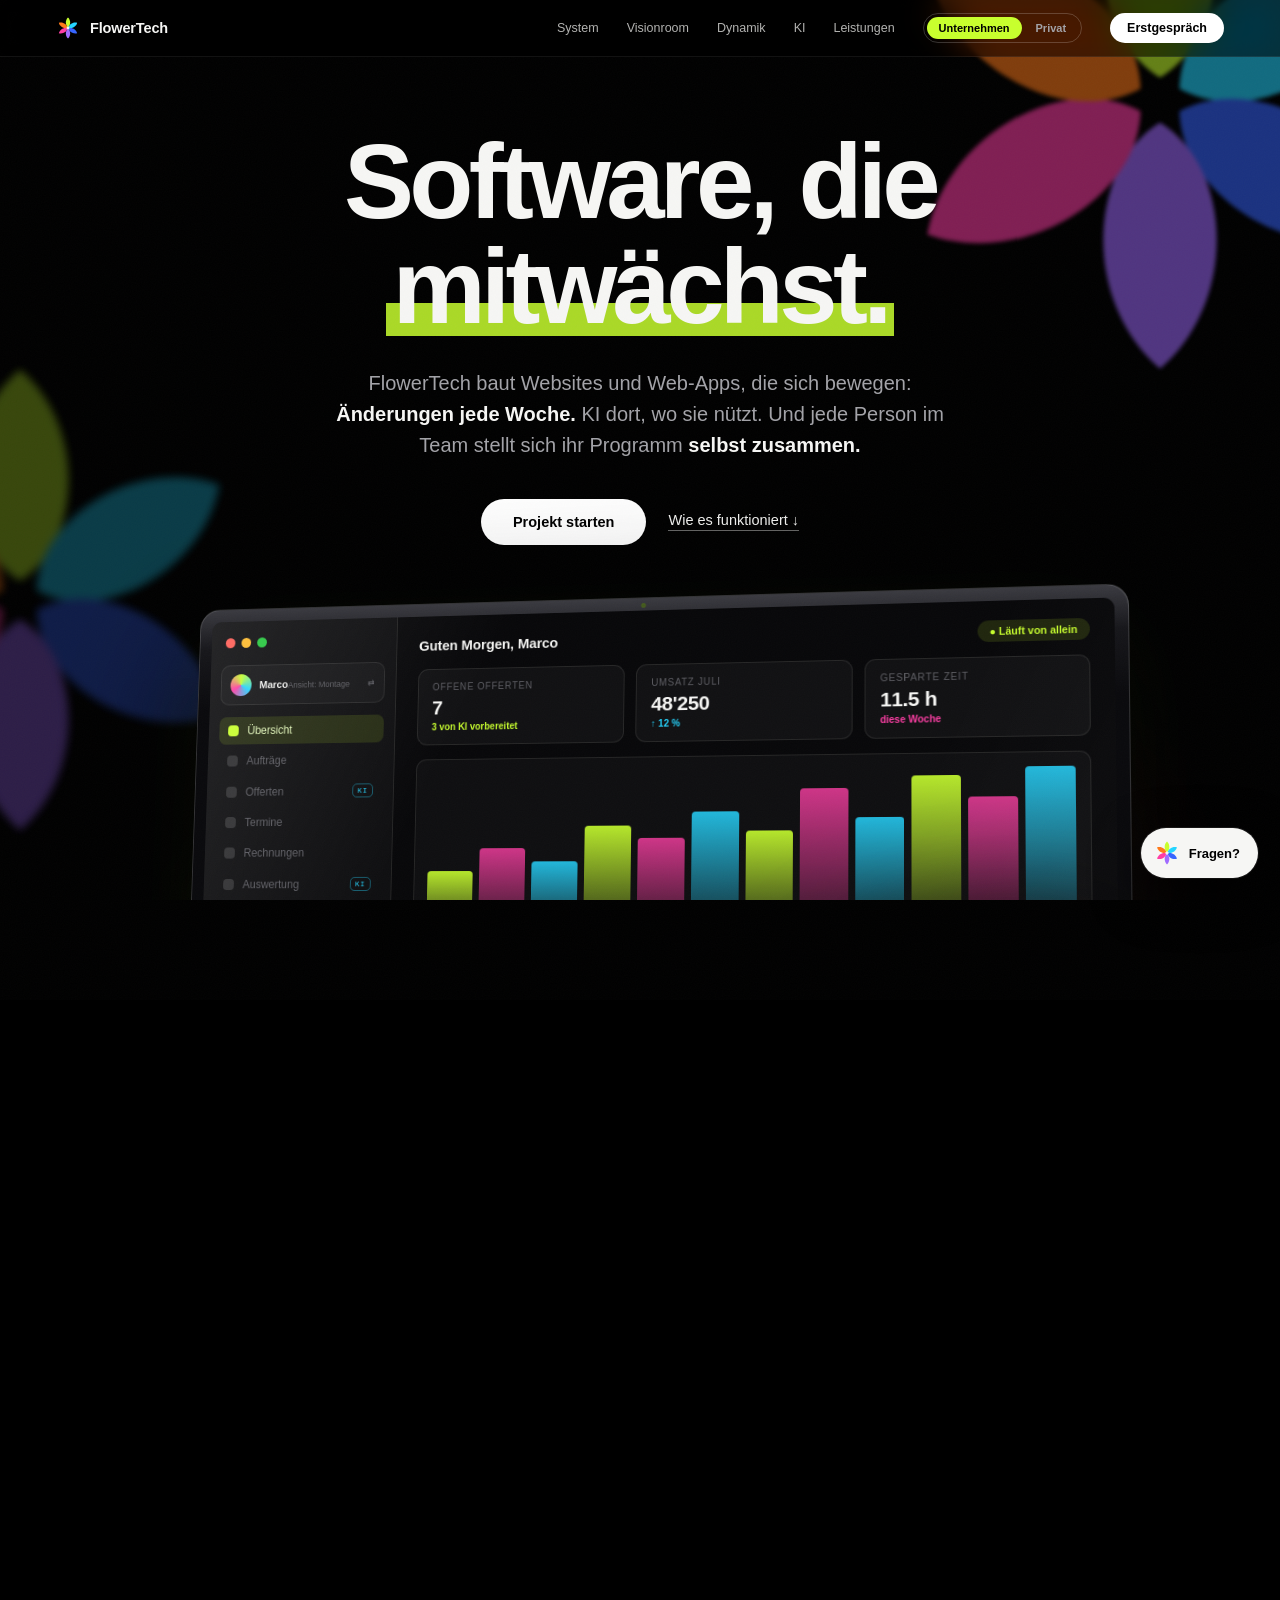
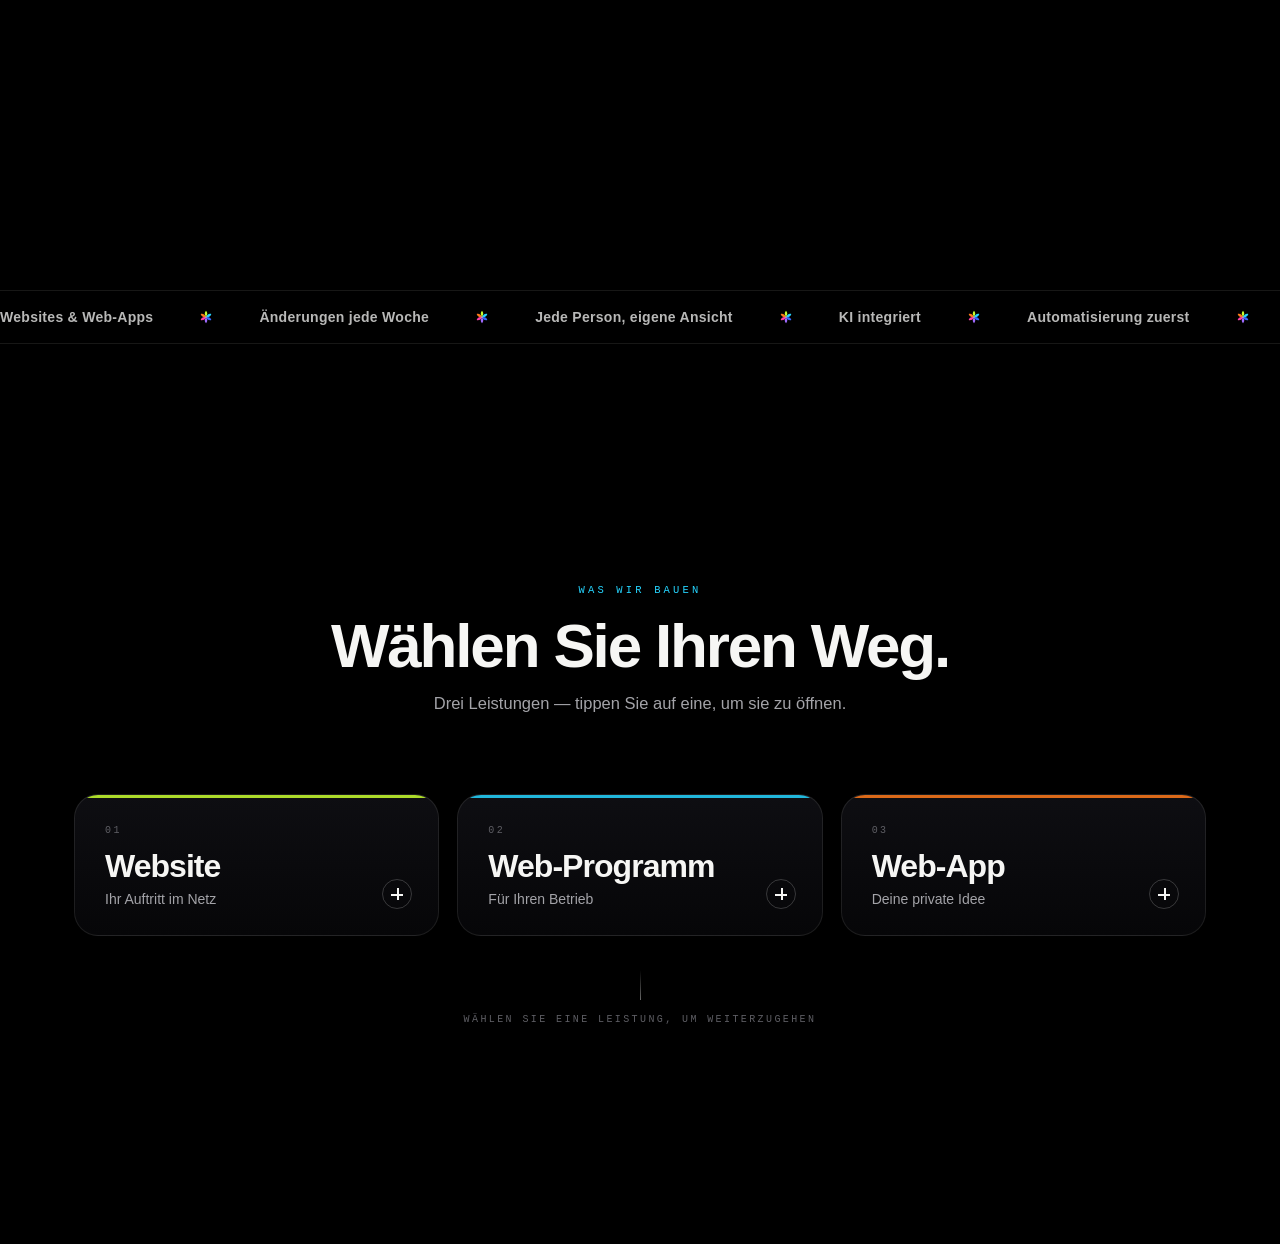
==== commit 40371504: "Website auf das Wesentliche kuerzen Die Seite war zu lang. Entfernt sind die Abschnitte, deren Aussa" ====
--- a/index.html
+++ b/index.html
@@ -34,9 +34,7 @@
 
   /* ========== Blume ========== */
   .flower { display: inline-block; }
-  .flower svg { display: block; }
-  .flower .p { mix-blend-mode: screen; }
-  .spin { animation: spin 46s linear infinite; }
+  .flower svg { display: block; }  .spin { animation: spin 46s linear infinite; }
   @keyframes spin { to { transform: rotate(360deg); } }
 
   /* ========== Intro ========== */
@@ -144,10 +142,7 @@
     .hero .bloom { width: 320px; height: 320px; top: -120px; right: -140px; opacity: .32; }
     .hero .bloom2 { display: none; }
   }
-  .hero-in { position: relative; z-index: 2; will-change: transform, opacity; }
-  .eyebrow { display: inline-flex; align-items: center; gap: 10px; font-family: var(--mono); font-size: 10.5px; letter-spacing: .26em; text-transform: uppercase; color: var(--ink-dim); border: 1px solid var(--line-2); border-radius: 100px; padding: 8px 18px; margin-bottom: 32px; background: rgba(255,255,255,.03); }
-  .eyebrow .dot { width: 6px; height: 6px; border-radius: 50%; background: var(--lime); box-shadow: 0 0 10px var(--lime); }
-  .hero h1 { font-size: clamp(46px, 8.2vw, 112px); line-height: 1; font-weight: 750; letter-spacing: -.045em; }
+  .hero-in { position: relative; z-index: 2; will-change: transform, opacity; }.hero h1 { font-size: clamp(46px, 8.2vw, 112px); line-height: 1; font-weight: 750; letter-spacing: -.045em; }
   .hero h1 .hl { background: linear-gradient(transparent 64%, rgba(200,255,46,.85) 64%, rgba(200,255,46,.85) 92%, transparent 92%); padding: 0 .06em; }
   .hero .sub { margin: 28px auto 0; max-width: 620px; color: var(--ink-dim); font-size: clamp(16px, 2vw, 20px); line-height: 1.55; }
   .hero .sub b { color: var(--ink); font-weight: 600; }
@@ -227,10 +222,6 @@
   }
 
 
-
-
-
-
   /* ========== Webmap (links unten) ========== */
   .webmap { position: fixed; left: 20px; bottom: 20px; z-index: 205; display: flex; flex-direction: column; gap: 1px;
     padding: 12px 14px 10px; border: 1px solid var(--line-2); border-radius: 16px;
@@ -484,17 +475,7 @@
   .s3c b { display: block; margin-top: 6px; font-size: 8.5px; font-weight: 700; }
   .s3c span { display: block; margin-top: 4px; height: 4px; width: 80%; border-radius: 2px; background: rgba(246,246,244,.16); }
   .s3foot { display: flex; justify-content: space-between; padding: 8px 18px 10px; border-top: 1px solid rgba(255,255,255,.05); }
-  .s3foot span { height: 4px; width: 70px; border-radius: 2px; background: rgba(246,246,244,.14); }
-  .vdim { position: absolute; left: -74px; bottom: 0; width: 1px; transform-origin: bottom left; transform: rotateX(-90deg); }
-  .vdim .lin { position: absolute; left: 0; bottom: 0; width: 1px; height: 100%; background: var(--line-3); }
-  .vdim .tick { position: absolute; left: -7px; width: 15px; height: 1px; background: var(--line-3); }
-  .vdim .tlb { position: absolute; left: -46px; transform: translateY(50%); font-family: var(--mono); font-size: 9px; letter-spacing: .14em; color: var(--ink-faint); }
-  .bdim { position: absolute; left: 0; right: 0; bottom: -44px; height: 1px; background: var(--line-2); }
-  .bdim::before, .bdim::after { content: ""; position: absolute; top: -7px; width: 1px; height: 15px; background: var(--line-2); }
-  .bdim::before { left: 0; } .bdim::after { right: 0; }
-  .bdim span { position: absolute; left: 50%; top: 8px; transform: translateX(-50%); font-family: var(--mono); font-size: 9.5px; letter-spacing: .2em; color: var(--ink-faint); }
-
-  .stage-ui { position: absolute; inset: 0; z-index: 5; pointer-events: none; }
+  .s3foot span { height: 4px; width: 70px; border-radius: 2px; background: rgba(246,246,244,.14); }.stage-ui { position: absolute; inset: 0; z-index: 5; pointer-events: none; }
   .stage-ui .model-head { pointer-events: auto; }
   .floors { position: absolute; right: 5vw; top: 50%; transform: translateY(-50%); z-index: 5; display: flex; flex-direction: column; gap: 4px; }
   .floors .f { display: flex; align-items: center; gap: 14px; padding: 11px 16px; border: 1px solid transparent; border-radius: 12px; transition: .35s; }
@@ -545,30 +526,7 @@
   .click-hint .dotc { width: 6px; height: 6px; border-radius: 50%; background: var(--cyan); box-shadow: 0 0 9px var(--cyan); animation: blinkpv 2s infinite; }
   @media (max-width: 900px) { .click-hint { display: none; } }
   #iso [data-app] { cursor: pointer; transition: filter .25s; }
-  #iso [data-app]:hover { filter: brightness(1.3); }
-
-
-  /* ========== Im Einsatz (Laptop-Frame) ========== */
-  .frame-scroll { position: relative; z-index: 1; height: 300vh; }
-  .frame-stage { position: sticky; top: 0; height: 100svh; overflow: hidden; display: flex; align-items: center; justify-content: center; }
-  .fr-head { position: absolute; top: 7.5svh; left: 0; right: 0; text-align: center; z-index: 5; }
-  .fr-head .k { font-family: var(--mono); font-size: 10px; letter-spacing: .3em; text-transform: uppercase; color: var(--ink-faint); }
-  .fr-lap { width: min(940px, 90vw); will-change: transform; }
-  .fscreens { position: relative; min-height: 470px; background: #08080a; }
-  .fs { position: absolute; inset: 0; padding: 22px 28px; display: flex; flex-direction: column; gap: 14px; opacity: 0; transition: opacity .55s ease; pointer-events: none; }
-  .fs.on { opacity: 1; }
-  .fs .aw-pos, .fs .aw-tot { font-size: 14px; }
-  .fr-caps { position: absolute; left: 0; right: 0; bottom: 6svh; z-index: 5; height: 96px; pointer-events: none; }
-  .fr-grp .fc { position: absolute; left: 50%; transform: translate(-50%, 18px); width: min(92vw, 620px); text-align: center; opacity: 0; transition: .55s ease; }
-  .fr-grp .fc.on { opacity: 1; transform: translate(-50%, 0); }
-  .fr-grp .fc .k { font-family: var(--mono); font-size: 10px; letter-spacing: .3em; display: block; margin-bottom: 8px; }
-  .fr-grp .fc b { font-size: clamp(20px, 3vw, 30px); font-weight: 750; letter-spacing: -.02em; display: block; }
-  .fr-grp .fc .s { display: block; margin-top: 6px; color: var(--ink-dim); font-size: 15px; }
-  @media (prefers-reduced-motion: reduce) { .frame-scroll { height: auto; } .frame-stage { position: relative; height: auto; padding: 80px 0; } }
-
-
-
-  /* ---- Laptop-Rahmen um das Modell ---- */
+  #iso [data-app]:hover { filter: brightness(1.3); }/* ---- Laptop-Rahmen um das Modell ---- */
   .scale-wrap { position: relative; }
   .sys-lap { position: absolute; left: -30px; top: -18px; width: 680px; z-index: 0; pointer-events: none; will-change: opacity, transform; }
   body[data-mode="priv"] .sys-lap { left: -26px; width: 412px; }
@@ -754,99 +712,18 @@
   .chat .inp input { flex: 1; background: none; border: 0; outline: 0; color: var(--ink); font-family: inherit; font-size: 12.5px; }
   .chat .inp input::placeholder { color: var(--ink-faint); }
   .chat .inp .snd { width: 30px; height: 30px; border-radius: 50%; background: var(--cyan); border: 0; flex: none; display: grid; place-items: center; color: #000; font-weight: 800; font-size: 14px; cursor: pointer; transition: .25s; }
-  .chat .inp .snd:hover { background: var(--lime); transform: scale(1.08); }
-
-  /* ========== Works ========== */
-  .works { position: relative; z-index: 2; padding: 12vh 24px 6vh; max-width: 1200px; margin: 0 auto; }
-  .work { display: grid; grid-template-columns: 1fr 1.25fr; gap: clamp(30px, 5vw, 80px); align-items: center; padding: 9vh 0; }
-  .work.flip .w-txt { order: 2; } .work.flip .w-vis { order: 1; }
-  .w-txt .k { font-family: var(--mono); font-size: 10px; letter-spacing: .26em; text-transform: uppercase; }
-  .w-txt h3 { margin-top: 14px; font-size: clamp(26px, 3.4vw, 42px); font-weight: 750; letter-spacing: -.03em; line-height: 1.1; }
-  .w-txt p { margin-top: 16px; color: var(--ink-dim); font-size: 16px; line-height: 1.6; max-width: 420px; }
-  .w-chips { margin-top: 26px; display: flex; flex-wrap: wrap; gap: 9px; }
-  .w-chips span { font-family: var(--mono); font-size: 10.5px; letter-spacing: .08em; color: var(--ink-dim); border: 1px solid var(--line-2); border-radius: 100px; padding: 7px 14px; }
-  .w-chips span b { font-weight: 650; }
-  .w-vis { position: relative; will-change: transform; }
-  .w-glow { position: absolute; inset: -12%; filter: blur(46px); z-index: 0; pointer-events: none; }
-  @media (max-width: 860px) {
-    .work { grid-template-columns: 1fr; padding: 7vh 0; }
-    .work.flip .w-txt { order: 1; } .work.flip .w-vis { order: 2; }
-  }
-  .lap.small .ui { min-height: 370px; grid-template-columns: 160px 1fr; }
-  .lap.small .ui-main { padding: 16px 18px; gap: 12px; }
-
-  /* Der Träger um die Beispiele ist am Desktop für das Layout nicht vorhanden;
-     erst am Handy wird er zur waagerechten Wisch-Spur. */
-  .works-track { display: contents; }
-  .works-dots { display: none; }
-
-  .phone-wrap { display: flex; justify-content: center; }
-  .ph { position: relative; z-index: 2; width: min(300px, 74vw); border-radius: 48px; padding: 11px;
+  .chat .inp .snd:hover { background: var(--lime); transform: scale(1.08); }.ph { position: relative; z-index: 2; width: min(300px, 74vw); border-radius: 48px; padding: 11px;
     background: linear-gradient(160deg, #3c3c42, #141418 30%, #0a0a0c);
     border: 1px solid rgba(255,255,255,.18);
     box-shadow: 0 -1px 0 rgba(255,255,255,.3) inset, 0 60px 140px rgba(0,0,0,.9), 0 26px 90px rgba(255,62,165,.12); }
   .ph-scr { border-radius: 38px; overflow: hidden; background: #060608; position: relative; padding-bottom: 18px; }
   .ph-scr::after { content: ""; position: absolute; inset: 0; pointer-events: none; background: linear-gradient(125deg, rgba(255,255,255,.08), transparent 30%); }
-  .ph-island { position: absolute; top: 10px; left: 50%; transform: translateX(-50%); width: 86px; height: 24px; border-radius: 100px; background: #000; z-index: 3; border: 1px solid rgba(255,255,255,.05); }
-  .ph-head { padding: 48px 20px 12px; }
-  .ph-head .hi { font-size: 11px; color: var(--ink-faint); }
-  .ph-head .tt { font-size: 19px; font-weight: 750; letter-spacing: -.02em; margin-top: 3px; }
-  .ph-cal { display: grid; grid-template-columns: repeat(7,1fr); gap: 5px; padding: 10px 20px 4px; }
-  .ph-cal i { aspect-ratio: 1; border-radius: 8px; background: rgba(255,255,255,.05); display: block; }
-  .ph-cal i.x { background: rgba(255,62,165,.4); }
-  .ph-cal i.t { background: var(--pink); box-shadow: 0 0 14px rgba(255,62,165,.7); }
-  .ph-list { padding: 12px 20px 6px; display: flex; flex-direction: column; gap: 8px; }
-  .ph-li { display: flex; align-items: center; gap: 11px; background: rgba(255,255,255,.045); border: 1px solid var(--line); border-radius: 13px; padding: 11px 13px; }
-  .ph-li .dot { width: 8px; height: 8px; border-radius: 50%; background: var(--pink); flex: none; box-shadow: 0 0 8px rgba(255,62,165,.8); }
-  .ph-li .l1 { flex: 1; }
-  .ph-li .l1 .a { font-size: 11.5px; font-weight: 650; }
-  .ph-li .l1 .b2 { font-size: 9.5px; color: var(--ink-faint); margin-top: 2px; }
-  .ph-li .tm { font-family: var(--mono); font-size: 10px; color: var(--ink-dim); }
-  .ph-btn { margin: 12px 20px 8px; height: 44px; border-radius: 100px; background: #f6f6f4; color: #000; display: grid; place-items: center; font-size: 12.5px; font-weight: 750; cursor: pointer; transition: .3s; }
+  .ph-island { position: absolute; top: 10px; left: 50%; transform: translateX(-50%); width: 86px; height: 24px; border-radius: 100px; background: #000; z-index: 3; border: 1px solid rgba(255,255,255,.05); }.ph-btn { margin: 12px 20px 8px; height: 44px; border-radius: 100px; background: #f6f6f4; color: #000; display: grid; place-items: center; font-size: 12.5px; font-weight: 750; cursor: pointer; transition: .3s; }
   .ph-btn:hover { transform: scale(1.02); }
-  .ph-btn.ok { background: var(--lime); box-shadow: 0 0 26px rgba(200,255,46,.4); }
-  .ph-li { cursor: pointer; transition: border-color .25s, background .25s; }
-  .ph-li.sel { border-color: rgba(200,255,46,.55); background: rgba(200,255,46,.06); }
-  .ph-cal i { cursor: pointer; transition: .25s; }
-  .ui-item { cursor: pointer; }
+  .ph-btn.ok { background: var(--lime); box-shadow: 0 0 26px rgba(200,255,46,.4); }.ui-item { cursor: pointer; }
   .row { cursor: pointer; transition: border-color .3s; }
   .row.hit { border-color: rgba(200,255,46,.6); }
-  .mod { cursor: pointer; }
-  .site-hero { position: relative; }
-  .site-hero .sk-btn { cursor: pointer; transition: .25s; }
-  .site-hero .sk-btn:hover { transform: scale(1.03); }
-  .site-toast { position: absolute; right: 22px; top: 18px; font-size: 10.5px; font-weight: 700; color: #000; background: var(--lime); border-radius: 100px; padding: 7px 13px; opacity: 0; transform: translateY(-8px); transition: .4s; pointer-events: none; }
-  .site-toast.on { opacity: 1; transform: none; }
-
-  .brw { position: relative; z-index: 2; border-radius: 16px; overflow: hidden; background: #0a0a0d; border: 1px solid rgba(255,255,255,.14);
-    box-shadow: 0 -1px 0 rgba(255,255,255,.22) inset, 0 50px 140px rgba(0,0,0,.85); }
-  .brw-bar { display: flex; align-items: center; gap: 12px; padding: 12px 16px; border-bottom: 1px solid var(--line); background: rgba(255,255,255,.03); }
-  .brw-url { flex: 1; max-width: 320px; margin: 0 auto; background: rgba(255,255,255,.06); border: 1px solid var(--line); border-radius: 8px; font-family: var(--mono); font-size: 10.5px; color: var(--ink-dim); padding: 6px 12px; text-align: center; letter-spacing: .06em; }
-  .site-hero { padding: 44px 40px 34px; background:
-    radial-gradient(ellipse 90% 120% at 85% -20%, rgba(255,122,26,.2), transparent 55%),
-    radial-gradient(ellipse 70% 100% at 10% -10%, rgba(255,62,165,.16), transparent 60%); }
-  .site-hero .sk-k { width: 90px; height: 9px; border-radius: 5px; background: rgba(255,122,26,.6); }
-  .site-hero .sk-h { margin-top: 16px; width: 74%; height: 22px; border-radius: 7px; background: rgba(246,246,244,.85); }
-  .site-hero .sk-h2 { margin-top: 10px; width: 52%; height: 22px; border-radius: 7px; background: rgba(246,246,244,.35); }
-  .site-hero .sk-p { margin-top: 16px; width: 62%; height: 9px; border-radius: 5px; background: rgba(246,246,244,.2); }
-  .site-hero .sk-p2 { margin-top: 8px; width: 48%; height: 9px; border-radius: 5px; background: rgba(246,246,244,.14); }
-  .site-hero .sk-btn { margin-top: 22px; width: 128px; height: 32px; border-radius: 100px; background: #f6f6f4; }
-  .site-grid { display: grid; grid-template-columns: repeat(3,1fr); gap: 14px; padding: 22px 40px 38px; }
-  .site-card { border: 1px solid var(--line); border-radius: 12px; padding: 16px; background: rgba(255,255,255,.03); }
-  .site-card .im { height: 64px; border-radius: 8px; }
-  .site-card .t1 { margin-top: 12px; width: 70%; height: 8px; border-radius: 4px; background: rgba(246,246,244,.5); }
-  .site-card .t2 { margin-top: 7px; width: 90%; height: 7px; border-radius: 4px; background: rgba(246,246,244,.18); }
-
-  /* ========== Zahlen ========== */
-  .nums { position: relative; z-index: 2; border-top: 1px solid var(--line); border-bottom: 1px solid var(--line); padding: 13vh 24px; }
-  .nums-in { max-width: 1120px; margin: 0 auto; display: grid; grid-template-columns: repeat(4, 1fr); gap: 44px 20px; text-align: center; }
-  .num .v { font-size: clamp(44px, 6vw, 84px); font-weight: 800; letter-spacing: -.045em; }
-  .num:nth-child(1) .v { color: var(--lime); } .num:nth-child(2) .v { color: var(--cyan); }
-  .num:nth-child(3) .v { color: var(--pink); } .num:nth-child(4) .v { color: var(--orange); }
-  .num .l { margin-top: 10px; color: var(--ink-dim); font-size: 14px; }
-  @media (max-width: 800px) { .nums-in { grid-template-columns: 1fr 1fr; } }
-
-  /* ========== Ablauf ========== */
+  .mod { cursor: pointer; }/* ========== Ablauf ========== */
   .steps-sec { position: relative; z-index: 2; padding: 17vh 24px; max-width: 1150px; margin: 0 auto; }
   .ph-line { position: relative; height: 1px; background: var(--line); margin-top: 9vh; }
   .ph-line .fill { position: absolute; inset: 0; background: linear-gradient(90deg, var(--lime), var(--cyan), var(--pink)); transform-origin: left; transform: scaleX(0); }
@@ -890,52 +767,21 @@
   footer a { text-decoration: none; }
 
 
-
-
   /* ========== Was wir bauen ========== */
-  .build { position: relative; z-index: 2; padding: 7vh 24px 4vh; max-width: 1180px; margin: 0 auto; }
-  .build-grid { display: grid; grid-template-columns: repeat(3, 1fr); gap: 20px; }
-  .bd-card { position: relative; overflow: hidden; display: block; text-decoration: none; color: inherit; cursor: pointer; border: 1px solid var(--line); border-radius: 24px; padding: 26px 28px 30px; background: linear-gradient(180deg, #0e0e12, #060608); transition: transform .35s, border-color .35s, box-shadow .35s; text-align: left; }
-  .bd-card:hover { box-shadow: 0 24px 70px rgba(0,0,0,.6); }
-  .bd-go { display: inline-block; margin-top: 16px; font-size: 13.5px; font-weight: 750; transition: transform .3s; }
-  .bd-card:hover .bd-go { transform: translateX(4px); }
-  .bd-card::before { content: ""; position: absolute; left: 0; right: 0; top: 0; height: 3px; }
-  .bd-card:nth-child(1)::before { background: var(--lime); }
-  .bd-card:nth-child(2)::before { background: var(--pink); }
-  .bd-card:nth-child(3)::before { background: var(--orange); }
-  .bd-card:hover { transform: translateY(-5px); border-color: rgba(246,246,244,.24); }
-  .bd-card .k { font-family: var(--mono); font-size: 10px; letter-spacing: .22em; text-transform: uppercase; display: block; margin-top: 22px; }
-  .bd-card h3 { margin-top: 8px; font-size: 26px; font-weight: 800; letter-spacing: -.025em; }
-  .bd-card p { margin-top: 8px; color: var(--ink-dim); font-size: 14px; line-height: 1.55; }
-  .bd-vis { border: 1px solid var(--line); border-radius: 14px; background: #0a0a0d; overflow: hidden; height: 176px; padding: 12px 14px; display: flex; flex-direction: column; gap: 9px; }
+  .build { position: relative; z-index: 2; padding: 7vh 24px 4vh; max-width: 1180px; margin: 0 auto; }.bd-vis { border: 1px solid var(--line); border-radius: 14px; background: #0a0a0d; overflow: hidden; height: 176px; padding: 12px 14px; display: flex; flex-direction: column; gap: 9px; }
   .bv-browser { display: flex; align-items: center; gap: 5px; padding-bottom: 8px; border-bottom: 1px solid var(--line); }
   .bv-browser .td { width: 7px; height: 7px; border-radius: 50%; }
-  .bv-browser i { margin: 0 auto; font-style: normal; font-family: var(--mono); font-size: 8px; letter-spacing: .1em; color: var(--ink-faint); background: rgba(0,0,0,.5); border: 1px solid var(--line); border-radius: 6px; padding: 2px 10px; }
-  .bv-hero { padding: 6px 4px 2px; }
-  .bv-hero b { display: block; height: 9px; width: 70%; border-radius: 4px; background: rgba(246,246,244,.75); }
-  .bv-hero b.w2 { width: 45%; margin-top: 6px; background: rgba(246,246,244,.3); }
-  .bv-hero em { display: block; margin-top: 9px; width: 64px; height: 16px; border-radius: 100px; background: #f6f6f4; }
-  .bv-cards { display: grid; grid-template-columns: repeat(3, 1fr); gap: 7px; margin-top: auto; }
-  .bv-cards i { display: block; height: 30px; border-radius: 7px; }
-  .bv-appbar { display: flex; align-items: center; justify-content: space-between; font-size: 11px; font-weight: 750; padding-bottom: 2px; }
+  .bv-browser i { margin: 0 auto; font-style: normal; font-family: var(--mono); font-size: 8px; letter-spacing: .1em; color: var(--ink-faint); background: rgba(0,0,0,.5); border: 1px solid var(--line); border-radius: 6px; padding: 2px 10px; }.bv-appbar { display: flex; align-items: center; justify-content: space-between; font-size: 11px; font-weight: 750; padding-bottom: 2px; }
   .bv-row { display: flex; align-items: center; gap: 8px; border: 1px solid var(--line); border-radius: 9px; padding: 8px 10px; background: rgba(255,255,255,.035); }
   .bv-row i { width: 14px; height: 14px; border-radius: 50%; flex: none; }
   .bv-row b { flex: 1; height: 6px; border-radius: 3px; background: rgba(246,246,244,.35); }
-  .bv-row b.w2 { max-width: 70%; } .bv-row b.w3 { max-width: 55%; }
-  .bv-row em { font-style: normal; font-size: 8px; font-weight: 800; padding: 3px 7px; border-radius: 100px; flex: none; }
+  .bv-row b.w2 { max-width: 70%; }  .bv-row em { font-style: normal; font-size: 8px; font-weight: 800; padding: 3px 7px; border-radius: 100px; flex: none; }
   .bv-phone { position: relative; width: 84px; margin: 0 auto; border: 1px solid var(--line-2); border-radius: 16px; background: #0c0c10; height: 100%; padding: 14px 10px 10px; display: flex; flex-direction: column; gap: 8px; }
   .bv-island { position: absolute; top: 5px; left: 50%; transform: translateX(-50%); width: 26px; height: 7px; border-radius: 100px; background: #000; border: 1px solid rgba(255,255,255,.06); }
   .bv-ring { width: 44px; height: 44px; margin: 4px auto 0; border-radius: 50%; background: conic-gradient(var(--lime) 0 68%, rgba(255,255,255,.1) 68% 100%); position: relative; }
   .bv-ring::after { content: ""; position: absolute; inset: 6px; border-radius: 50%; background: #0c0c10; }
   .bv-bars { display: flex; align-items: flex-end; gap: 3px; flex: 1; }
   .bv-bars i { flex: 1; border-radius: 2px; background: linear-gradient(180deg, rgba(37,213,255,.8), rgba(37,213,255,.15)); }
-  @media (max-width: 880px) { .build-grid { grid-template-columns: 1fr; } }
-
-  .websec { position: relative; z-index: 2; padding: 8vh 24px 12vh; max-width: 1200px; margin: 0 auto; }
-  .websec .ctas { display: flex; gap: 20px; align-items: center; flex-wrap: wrap; }
-
-
-
   /* ---- Echte Inhalte in den Grafiken ---- */
   .rw-nav { display: flex; align-items: center; gap: 6px; padding: 2px 2px 0; font-size: 9px; font-weight: 750; }
   .rw-logo { width: 9px; height: 9px; border-radius: 50%; background: conic-gradient(var(--lime), var(--cyan), var(--pink), var(--lime)); flex: none; }
@@ -968,12 +814,7 @@
   /* ---- Bewegte Leistungs-Grafiken ---- */
   .bd-vis { position: relative; }
   .vblob { position: absolute; width: 160px; height: 160px; right: -40px; top: -40px; filter: blur(10px); pointer-events: none; animation: vdrift 9s ease-in-out infinite alternate; }
-  @keyframes vdrift { from { transform: translate(0,0) scale(1); } to { transform: translate(-26px, 22px) scale(1.15); } }
-  .shl { position: relative; overflow: hidden; }
-  .shl::after { content: ""; position: absolute; inset: 0; transform: translateX(-120%);
-    background: linear-gradient(105deg, transparent 30%, rgba(255,255,255,.35) 50%, transparent 70%);
-    animation: shsweep 3.2s ease-in-out infinite; }
-  @keyframes shsweep { 0% { transform: translateX(-120%); } 55%, 100% { transform: translateX(130%); } }
+  @keyframes vdrift { from { transform: translate(0,0) scale(1); } to { transform: translate(-26px, 22px) scale(1.15); } }@keyframes shsweep { 0% { transform: translateX(-120%); } 55%, 100% { transform: translateX(130%); } }
   .flt { animation: vfloat 4.2s ease-in-out infinite; }
   @keyframes vfloat { 0%,100% { transform: translateY(0); } 50% { transform: translateY(-5px); } }
   .clickBtn { animation: btnpop 6s cubic-bezier(.3,.8,.3,1) infinite; transform-origin: 40% 50%; }
@@ -1019,11 +860,9 @@
     animation: badgepop 5s cubic-bezier(.3,.9,.3,1.3) infinite; }
   @keyframes badgepop { 0%, 38% { transform: scale(0); opacity: 0; } 46%, 78% { transform: scale(1); opacity: 1; } 86%, 100% { transform: scale(0); opacity: 0; } }
   @media (prefers-reduced-motion: reduce) {
-    .vblob, .shl::after, .flt, .clickBtn, .vcursor, .chipLive, .feed, .bv-ring, .ringGlow, .v-fit .bv-bars i, .fitBadge { animation: none !important; }
+    .vblob, .flt, .clickBtn, .vcursor, .chipLive, .feed, .bv-ring, .ringGlow, .v-fit .bv-bars i, .fitBadge { animation: none !important; }
     .vcursor { display: none; }
   }
-
-
 
 
   /* ========== Visionroom · Mindmap ========== */
@@ -1222,126 +1061,9 @@
   @media (prefers-reduced-motion: reduce) { .dk.ft { animation: none; } }
 
   /* ========== Visionroom ========== */
-  .vision { position: relative; z-index: 2; padding: 12vh 24px; max-width: 1000px; margin: 0 auto; }
-  .vr { border: 1px solid rgba(255,255,255,.14); border-radius: 26px; background: #0a0a0d; overflow: hidden;
-    box-shadow: 0 -1px 0 rgba(255,255,255,.2) inset, 0 50px 140px rgba(0,0,0,.85); }
-  .vr-steps { display: flex; align-items: center; gap: 10px; padding: 16px 22px; border-bottom: 1px solid var(--line); background: rgba(255,255,255,.03);
-    font-family: var(--mono); font-size: 9.5px; letter-spacing: .18em; text-transform: uppercase; color: var(--ink-faint); flex-wrap: wrap; }
-  .vr-steps i { flex: 1; min-width: 12px; height: 1px; background: var(--line-2); }
-  .vr-steps .vs.on { color: var(--lime); }
-  .vr-steps .vs.done { color: var(--ink-dim); }
-  .vr-body { padding: 24px 22px 8px; display: flex; flex-direction: column; gap: 24px; }
-  .vr-block label { display: block; font-size: 13px; font-weight: 700; margin-bottom: 12px; }
-  .vr-block label em { font-style: normal; font-weight: 400; color: var(--ink-faint); font-size: 12px; }
-  .vr-types { display: grid; grid-template-columns: repeat(3, 1fr); gap: 10px; }
-  .vt { font-family: inherit; color: inherit; text-align: left; cursor: pointer; border: 1px solid var(--line-2); border-radius: 14px; padding: 14px 16px; background: rgba(255,255,255,.03); transition: .25s; }
-  .vt b { display: block; font-size: 14px; font-weight: 750; }
-  .vt span { display: block; font-size: 11px; color: var(--ink-faint); margin-top: 2px; }
-  .vt:hover { border-color: var(--line-3); }
-  .vt.on { background: var(--lime); border-color: var(--lime); color: #000; }
-  .vt.on span { color: rgba(0,0,0,.6); }
-  @media (max-width: 640px) { .vr-types { grid-template-columns: 1fr; } }
-  .vr-input { display: flex; align-items: center; gap: 10px; border: 1px solid var(--line-2); border-radius: 100px; padding: 7px 7px 7px 18px; }
-  .vr-input input { flex: 1; background: none; border: 0; outline: 0; color: var(--ink); font-family: inherit; font-size: 14px; }
-  .vr-input input::placeholder { color: var(--ink-faint); }
-  .vr-input button { font-family: inherit; font-size: 12.5px; font-weight: 750; cursor: pointer; border: 0; border-radius: 100px; padding: 10px 18px; background: #f6f6f4; color: #000; transition: .25s; }
-  .vr-input button:hover { background: var(--lime); }
-  .vr-input.small button { width: 34px; height: 34px; padding: 0; font-size: 18px; line-height: 1; }
-  .vr-sugs { display: flex; flex-wrap: wrap; gap: 8px; margin-bottom: 12px; }
-  .sug { display: inline-flex; align-items: center; gap: 8px; font-size: 12.5px; color: var(--ink-dim); border: 1px solid var(--line-2); border-radius: 100px; padding: 8px 8px 8px 14px; background: rgba(255,255,255,.03); cursor: pointer; transition: .22s; font-family: inherit; }
-  .sug:hover { border-color: var(--lime); color: var(--ink); }
-  .sug u { text-decoration: none; width: 20px; height: 20px; border-radius: 50%; background: rgba(255,255,255,.1); display: grid; place-items: center; font-size: 14px; line-height: 1; color: var(--ink); }
-  .sug:hover u { background: var(--lime); color: #000; }
-  .sug.used { opacity: .35; pointer-events: none; }
-  .vr-picked { display: flex; flex-wrap: wrap; gap: 8px; }
-  .pk { display: inline-flex; align-items: center; gap: 9px; font-size: 12.5px; font-weight: 600; color: #000; background: var(--lime); border-radius: 100px; padding: 8px 8px 8px 14px; }
-  .pk u { text-decoration: none; cursor: pointer; width: 19px; height: 19px; border-radius: 50%; background: rgba(0,0,0,.18); display: grid; place-items: center; font-size: 12px; }
-  .pk u:hover { background: rgba(0,0,0,.4); color: #fff; }
-  .vr-foot { display: flex; align-items: center; justify-content: space-between; gap: 18px; flex-wrap: wrap; padding: 18px 22px; border-top: 1px solid var(--line); background: rgba(255,255,255,.02); margin-top: 16px; }
-  .vr-sum { font-size: 13px; color: var(--ink-dim); flex: 1; min-width: 200px; }
-  .vr-sum b { color: var(--ink); font-weight: 700; }
-  #vrSend { opacity: .4; pointer-events: none; }
+  .vision { position: relative; z-index: 2; padding: 12vh 24px; max-width: 1000px; margin: 0 auto; }#vrSend { opacity: .4; pointer-events: none; }
   #vrSend.ready { opacity: 1; pointer-events: auto; }
-  .vr-note { margin-top: 16px; text-align: center; font-size: 12.5px; color: var(--ink-faint); }
-
-  /* ========== Von unten / Wunsch-Board ========== */
-  .vonunten, .autosec { position: relative; z-index: 2; padding: 12vh 24px; max-width: 1200px; margin: 0 auto; }
-  .wboard { border: 1px solid rgba(255,255,255,.14); border-radius: 20px; background: #0a0a0d; overflow: hidden;
-    box-shadow: 0 -1px 0 rgba(255,255,255,.2) inset, 0 50px 140px rgba(0,0,0,.85); }
-  .wb-hd { display: flex; align-items: center; justify-content: space-between; gap: 12px; padding: 15px 18px; border-bottom: 1px solid var(--line); background: rgba(255,255,255,.03); }
-  .wb-hd b { font-size: 13px; font-weight: 750; }
-  .wb-in { display: flex; align-items: center; gap: 10px; margin: 14px 18px 4px; border: 1px solid var(--line-2); border-radius: 100px; padding: 10px 10px 10px 16px; font-size: 12px; color: var(--ink-faint); }
-  .wb-in b { margin-left: auto; width: 26px; height: 26px; border-radius: 50%; background: var(--lime); color: #000; display: grid; place-items: center; font-size: 13px; flex: none; }
-  .wb-li { display: flex; align-items: center; gap: 12px; margin: 10px 18px 0; border: 1px solid var(--line); border-radius: 14px; padding: 12px 14px; background: rgba(255,255,255,.03); }
-  .wb-vote { font-family: var(--mono); font-size: 10px; color: var(--lime); border: 1px solid rgba(200,255,46,.35); border-radius: 8px; padding: 6px 8px; flex: none; }
-  .wb-tx { flex: 1; min-width: 0; }
-  .wb-tx b { display: block; font-size: 13px; font-weight: 700; }
-  .wb-tx span { display: block; font-size: 10.5px; color: var(--ink-faint); margin-top: 2px; }
-  .wb-li em { font-style: normal; font-size: 9px; font-weight: 800; padding: 4px 9px; border-radius: 100px; flex: none; }
-  .wb-ft { padding: 14px 18px 16px; font-family: var(--mono); font-size: 9.5px; letter-spacing: .14em; text-transform: uppercase; color: var(--ink-faint); }
-  .wb-ft b { color: var(--lime); }
-
-  /* ========== Automatisierung ========== */
-  .auto-flow { position: relative; border: 1px solid rgba(255,255,255,.14); border-radius: 20px; background: #0a0a0d; padding: 26px 26px 26px 30px; box-shadow: 0 -1px 0 rgba(255,255,255,.2) inset, 0 50px 140px rgba(0,0,0,.85); }
-  .af-line { position: absolute; left: 45px; top: 44px; bottom: 44px; width: 2px; background: linear-gradient(180deg, var(--lime), var(--pink), var(--cyan), var(--orange)); opacity: .5; }
-  .af-dot { position: absolute; left: -3px; top: 0; width: 8px; height: 8px; border-radius: 50%; background: #fff; box-shadow: 0 0 12px #fff; animation: afdot 4s linear infinite; }
-  @keyframes afdot { 0% { top: 0; } 100% { top: 100%; } }
-  .af-node { position: relative; display: flex; gap: 14px; align-items: flex-start; padding: 13px 0; }
-  .af-node .aic { width: 32px; height: 32px; border-radius: 10px; flex: none; display: grid; place-items: center; z-index: 1; }
-  .af-node .aic i { width: 11px; height: 11px; border-radius: 4px; display: block; }
-  .af-node b { display: block; font-size: 15.5px; font-weight: 750; letter-spacing: -.01em; }
-  .af-node span { display: block; margin-top: 3px; font-size: 12.5px; color: var(--ink-dim); line-height: 1.5; }
-  .auto-list { margin-top: 22px; display: grid; grid-template-columns: 1fr 1fr; gap: 12px; }
-  .al { position: relative; padding-left: 24px; }
-  .al::before { content: ""; position: absolute; left: 0; top: 5px; width: 12px; height: 12px; border-radius: 4px; background: var(--pink); clip-path: polygon(14% 44%, 0 65%, 40% 100%, 100% 16%, 82% 0%, 38% 66%); }
-  .al b { display: block; font-size: 14px; font-weight: 700; }
-  .al span { display: block; margin-top: 3px; font-size: 12px; color: var(--ink-dim); line-height: 1.45; }
-  @media (max-width: 560px) { .auto-list { grid-template-columns: 1fr; } }
-
-  /* ========== Für wen ========== */
-  .aud { position: relative; z-index: 2; padding: 12vh 24px 6vh; max-width: 1180px; margin: 0 auto; }
-  .aud-grid { display: grid; grid-template-columns: 1fr 1fr; gap: 18px; }
-  .aud-grid.three { grid-template-columns: 1fr 1fr 1fr; }
-  @media (max-width: 1020px) { .aud-grid.three { grid-template-columns: 1fr; } }
-  .tile-vis { margin-top: 26px; height: 168px; }
-  .aud-tile.web::after { background: radial-gradient(520px circle at 80% 0%, rgba(200,255,46,.12), transparent 60%); }
-  .aud-tile.web:hover { border-color: rgba(200,255,46,.45); }
-  .aud-tile.web .k, .aud-tile.web .go { color: var(--lime); }
-  .aud-tile { display: block; text-decoration: none; position: relative; overflow: hidden; border: 1px solid var(--line); border-radius: 26px; padding: 40px 36px 36px; background: linear-gradient(180deg, #0e0e12, #060608); transition: transform .35s, border-color .35s; }
-  .aud-tile:hover { transform: translateY(-5px); }
-  .aud-tile::after { content: ""; position: absolute; inset: 0; opacity: 0; transition: opacity .4s; pointer-events: none; }
-  .aud-tile.biz::after { background: radial-gradient(520px circle at 80% 0%, rgba(37,213,255,.12), transparent 60%); }
-  .aud-tile.priv::after { background: radial-gradient(520px circle at 80% 0%, rgba(255,62,165,.13), transparent 60%); }
-  .aud-tile:hover::after { opacity: 1; }
-  .aud-tile.biz:hover { border-color: rgba(37,213,255,.45); }
-  .aud-tile.priv:hover { border-color: rgba(255,62,165,.45); }
-  .aud-tile .k { font-family: var(--mono); font-size: 10px; letter-spacing: .24em; text-transform: uppercase; }
-  .aud-tile.biz .k { color: var(--cyan); } .aud-tile.priv .k { color: var(--pink); }
-  .aud-tile h3 { margin-top: 12px; font-size: clamp(24px, 2.8vw, 34px); font-weight: 750; letter-spacing: -.025em; }
-  .aud-tile p { margin-top: 12px; color: var(--ink-dim); font-size: 15px; line-height: 1.6; max-width: 420px; }
-  .a-chips { margin-top: 22px; display: flex; flex-wrap: wrap; gap: 8px; }
-  .a-chips span { font-size: 11px; font-weight: 600; color: var(--ink-dim); border: 1px solid var(--line-2); border-radius: 100px; padding: 6px 12px; }
-  .aud-tile .go { display: inline-block; margin-top: 26px; font-size: 14px; font-weight: 700; }
-  .aud-tile.biz .go { color: var(--cyan); } .aud-tile.priv .go { color: var(--pink); }
-  @media (max-width: 860px) { .aud-grid { grid-template-columns: 1fr; } }
-
-
-  .tile-lap { margin-top: 28px; }
-  .tile-lap .lap-lid { border-radius: 14px 14px 0 0; padding: 8px 8px 10px; }
-  .tile-lap .lap-base { height: 10px; border-radius: 0 0 10px 10px; }
-  .u2 { background: #08080a; padding: 14px 15px; display: flex; flex-direction: column; gap: 8px; text-align: left; }
-  .u2t { display: flex; align-items: center; justify-content: space-between; font-size: 12px; font-weight: 700; }
-  .u2r { display: flex; align-items: center; gap: 10px; background: rgba(255,255,255,.035); border: 1px solid var(--line); border-radius: 9px; padding: 8px 10px; font-size: 11px; color: var(--ink-dim); }
-  .u2r .av4 { width: 16px; height: 16px; border-radius: 50%; flex: none; }
-  .u2r span { flex: 1; min-width: 0; white-space: nowrap; overflow: hidden; text-overflow: ellipsis; }
-  .u2r em { font-style: normal; font-size: 9px; font-weight: 800; padding: 3px 8px; border-radius: 100px; flex: none; }
-  .u2c { display: flex; align-items: flex-end; gap: 5px; height: 46px; background: rgba(255,255,255,.03); border: 1px solid var(--line); border-radius: 9px; padding: 8px 10px; }
-  .u2c b { flex: 1; border-radius: 3px 3px 1px 1px; background: linear-gradient(180deg, rgba(200,255,46,.9), rgba(200,255,46,.18)); }
-  .u2c b:nth-child(2n) { background: linear-gradient(180deg, rgba(37,213,255,.8), rgba(37,213,255,.15)); }
-  .tile-ph { margin-top: 28px; display: flex; justify-content: center; }
-  .tile-ph .ph.mini { width: 210px; }
-
-  /* ========== Leistungen ========== */
+  .vr-note { margin-top: 16px; text-align: center; font-size: 12.5px; color: var(--ink-faint); }@keyframes afdot { 0% { top: 0; } 100% { top: 100%; } }/* ========== Leistungen ========== */
   .leist { position: relative; z-index: 2; padding: 10vh 24px 8vh; max-width: 1180px; margin: 0 auto; }
   .leist-grid { display: grid; grid-template-columns: 1.35fr 1fr; gap: 18px; align-items: start; }
   .l-incl { border: 1px solid var(--line); border-radius: 26px; padding: 36px; background: linear-gradient(180deg, #0e0e12, #060608); }
@@ -1359,15 +1081,7 @@
   .l-mini { border: 1px solid var(--line); border-radius: 18px; padding: 20px 22px; background: rgba(255,255,255,.02); }
   .l-mini b { display: block; font-size: 15px; font-weight: 700; }
   .l-mini span { display: block; margin-top: 5px; color: var(--ink-dim); font-size: 13px; line-height: 1.55; }
-  @media (max-width: 900px) { .leist-grid { grid-template-columns: 1fr; } .l-incl ul { grid-template-columns: 1fr; } }
-
-  /* ========== CTA-Band ========== */
-  .ctaband { position: relative; z-index: 2; padding: 4vh 24px 12vh; max-width: 1180px; margin: 0 auto; }
-  .cb-in { display: flex; align-items: center; justify-content: space-between; gap: 22px; flex-wrap: wrap; border: 1px solid var(--line-2); border-radius: 26px; padding: 30px 36px; background: linear-gradient(115deg, rgba(200,255,46,.06), rgba(37,213,255,.05), rgba(255,62,165,.06)); }
-  .cb-t b { display: block; font-size: 21px; font-weight: 750; letter-spacing: -.02em; }
-  .cb-t span { display: block; margin-top: 5px; color: var(--ink-dim); font-size: 14px; }
-
-  .zs { will-change: transform; transform-origin: 50% 14%; }
+  @media (max-width: 900px) { .leist-grid { grid-template-columns: 1fr; } .l-incl ul { grid-template-columns: 1fr; } }.zs { will-change: transform; transform-origin: 50% 14%; }
   .rv { opacity: 0; transform: translateY(40px) scale(.96); transition: opacity .95s cubic-bezier(.16,.7,.2,1), transform .95s cubic-bezier(.16,.7,.2,1); }
   .rv.on { opacity: 1; transform: none; }
   .rv.d1 { transition-delay: .09s; } .rv.d2 { transition-delay: .18s; } .rv.d3 { transition-delay: .27s; }
@@ -1390,8 +1104,8 @@
     .grain { opacity: .03; }
 
     /* Sprungziele dürfen nicht unter der Navigationsleiste landen */
-    #top, #wasbauen, #vision, #system, #dynamik, #ki, #arbeiten, #leistungen,
-    #ablauf, #faq, #kontakt, #einsatz, #automatik, #vonunten, #zahlen { scroll-margin-top: 76px; }
+    #top, #wasbauen, #vision, #system, #dynamik, #ki, #leistungen,
+    #ablauf, #faq, #kontakt { scroll-margin-top: 76px; }
 
     /* Mockups auf Touch-Breiten zwingen. `fr`-Spalten und feste Seitenleisten
        wachsen sonst auf die Mindestbreite ihres Inhalts und schieben die
@@ -1445,16 +1159,16 @@
       padding: 12px 0 10px; font-size: 14.5px; font-weight: 600; color: var(--ink-dim); }
     .ctas .lnk:active, .pn-cta .lnk:active { color: var(--lime); }
 
-    .hero .ctas, .pn-cta, .websec .ctas { flex-direction: column; align-items: stretch; gap: 2px; }
-    .hero .ctas .bttn, .pn-cta .bttn, .websec .ctas .bttn, .cb-in .bttn, .mn-cta .bttn { width: 100%; }
+    .hero .ctas, .pn-cta { flex-direction: column; align-items: stretch; gap: 2px; }
+    .hero .ctas .bttn, .pn-cta .bttn, .mn-cta .bttn { width: 100%; }
 
     .mswitch button { padding: 9px 15px; font-size: 12.5px; min-height: 38px; }
     .faq summary { padding: 17px 2px; font-size: 15px; min-height: 54px; }
     .mt { padding: 10px 15px; font-size: 12.5px; min-height: 42px; }
-    .sug, .mnode { padding: 10px 10px 10px 14px; font-size: 12.5px; min-height: 42px; }
-    .sug u, .mnode u { width: 24px; height: 24px; font-size: 15px; }
+    .mnode { padding: 10px 10px 10px 14px; font-size: 12.5px; min-height: 42px; }
+    .mnode u { width: 24px; height: 24px; font-size: 15px; }
     .chat .sugs button, .pc-sugs button { font-size: 12px; padding: 9px 13px; min-height: 40px; }
-    .chat .inp, .pc-in, .mm-own, .mm-send, .vr-input { padding: 6px 6px 6px 14px; }
+    .chat .inp, .pc-in, .mm-own, .mm-send { padding: 6px 6px 6px 14px; }
     .chat .inp .snd, .pc-in .snd { width: 38px; height: 38px; font-size: 16px; }
     .mm-own button { width: 36px; height: 36px; font-size: 19px; }
     .pc-x { width: 34px; height: 34px; font-size: 17px; }
@@ -1468,13 +1182,11 @@
        390 px plakativ und drücken den Inhalt aus dem Bild. --- */
     .hero h1 { font-size: 34px; line-height: 1.06; letter-spacing: -.03em; }
     .hero .sub { font-size: 14.5px; line-height: 1.5; margin-top: 14px; max-width: 340px; }
-    .hero .ctas { margin-top: 22px; }
-    .eyebrow { font-size: 9.5px; padding: 6px 13px; margin-bottom: 20px; }
-    .sec-head h2 { font-size: 27px; line-height: 1.1; }
+    .hero .ctas { margin-top: 22px; }    .sec-head h2 { font-size: 27px; line-height: 1.1; }
     .sec-head p { font-size: 14px; line-height: 1.55; margin-top: 12px; }
-    .sec-head .k, .dyn-txt .k, .ki-txt .k, .w-txt .k, .pn-txt .k, .aud-tile .k { font-size: 9.5px; }
-    .dyn-txt h3, .ki-txt h3, .w-txt h3, .pn-txt h3 { font-size: 22px; line-height: 1.14; margin-top: 10px; }
-    .dyn-txt p, .ki-txt p, .w-txt p { font-size: 14.5px; line-height: 1.6; margin-top: 12px; }
+    .sec-head .k, .dyn-txt .k, .ki-txt .k, .pn-txt .k { font-size: 9.5px; }
+    .dyn-txt h3, .ki-txt h3, .pn-txt h3 { font-size: 22px; line-height: 1.14; margin-top: 10px; }
+    .dyn-txt p, .ki-txt p { font-size: 14.5px; line-height: 1.6; margin-top: 12px; }
     .dyn-li { margin-top: 20px; gap: 13px; }
     .dyn-li .it b { font-size: 14.5px; }
     .dyn-li .it span { font-size: 13px; line-height: 1.5; }
@@ -1483,16 +1195,8 @@
     .l-incl li b { font-size: 14px; } .l-incl li span { font-size: 12.5px; }
     .l-incl ul { gap: 14px; } .l-incl .t2 { margin-bottom: 16px; }
     .l-hi .big { font-size: 24px; } .l-hi p { font-size: 13px; margin-top: 11px; }
-    .l-mini b { font-size: 14px; } .l-mini span { font-size: 12.5px; }
-    .al b { font-size: 13.5px; } .al span { font-size: 12.5px; }
-    .af-node b { font-size: 14.5px; } .af-node span { font-size: 12.5px; }
-    .af-node { padding: 10px 0; } .af-node .aic { width: 28px; height: 28px; }
-    .st-i b { font-size: 17px; } .st-i span { font-size: 13.5px; }
-    .faq .a { font-size: 14.5px; padding-bottom: 22px; }
-    .num .v { font-size: 34px; } .num .l { font-size: 12.5px; margin-top: 6px; }
-    .aud-tile h3 { font-size: 22px; } .aud-tile p, .final p { font-size: 14.5px; }
-    .cb-t b { font-size: 18px; } .cb-t span { font-size: 13.5px; }
-    .final h2 { font-size: 32px; line-height: 1.06; }
+    .l-mini b { font-size: 14px; } .l-mini span { font-size: 12.5px; }.st-i b { font-size: 17px; } .st-i span { font-size: 13.5px; }
+    .faq .a { font-size: 14.5px; padding-bottom: 22px; }.final p { font-size: 14.5px; }.final h2 { font-size: 32px; line-height: 1.06; }
     .final .k, .final .micro { font-size: 9.5px; }
     .statement h2 { font-size: 24px; line-height: 1.2; }
     /* Dateinamen wie «Offerte_Weber_Badsanierung.pdf» bieten keine Trennstelle */
@@ -1501,65 +1205,19 @@
     .pc-bd .bub { font-size: 13px; }
     .mm-empty { font-size: 13px; }
     .vr-note, .mm-sum { font-size: 12.5px; }
-    footer { font-size: 10px; }
-
-    /* Merkmalslisten laufen seitlich weiter statt umzubrechen — spart Höhe
-       und ist auf dem Telefon die gewohnte Geste. */
-    .w-chips, .a-chips { flex-wrap: nowrap; overflow-x: auto; scrollbar-width: none; }
-    .w-chips::-webkit-scrollbar, .a-chips::-webkit-scrollbar { display: none; }
-    .w-chips span, .a-chips span { flex: none; }
-    .w-chips span { font-size: 11px; padding: 7px 12px; }
-    .a-chips span { font-size: 11.5px; padding: 7px 12px; }
-
-    /* iOS zoomt bei Eingabefeldern unter 16px automatisch hinein */
-    input, .pc-in input, .chat .inp input, .mm-own input, .mm-send input, .vr-input input, .mm-core input { font-size: 16px; }
+    footer { font-size: 10px; }/* iOS zoomt bei Eingabefeldern unter 16px automatisch hinein */
+    input, .pc-in input, .chat .inp input, .mm-own input, .mm-send input, .mm-core input { font-size: 16px; }
     .mm-core input { font-size: 17px; }
 
     /* --- 5. Raster: dichter Rhythmus in px. Desktop-Weissraum wirkt am
        Telefon wie eine leere Seite zwischen den Abschnitten. --- */
-    .build, .vision, .dyn, .ki-sec, .vonunten, .autosec, .works, .leist, .ctaband, .websec, .aud {
+    .build, .vision, .dyn, .ki-sec, .leist {
       padding-left: 18px; padding-right: 18px; }
-    .dyn, .ki-sec, .vonunten, .autosec, .vision, .build { padding-top: 44px; padding-bottom: 44px; }
-    .works { padding-top: 44px; padding-bottom: 16px; }
-    .leist { padding-top: 40px; padding-bottom: 32px; }
-    .ctaband { padding-top: 16px; padding-bottom: 48px; }
-    .nums { padding: 44px 18px; }
-    .steps-sec { padding: 48px 18px; }
+    .dyn, .ki-sec, .vision, .build { padding-top: 44px; padding-bottom: 44px; }    .leist { padding-top: 40px; padding-bottom: 32px; }.steps-sec { padding: 48px 18px; }
     .faq { padding: 24px 18px 52px; }
     .statement { padding: 80px 20px; }
     .final { padding: 72px 20px 64px; }
-    .sec-head { margin-bottom: 26px; }
-
-    /* --- 5c. Beispiele als Wisch-Karussell. Untereinander gestapelt füllten
-       die vier Beispiele rund vier Bildschirmhöhen; nebeneinander bleibt der
-       Vergleich in Reichweite und die Geste ist am Telefon die gewohnte. --- */
-    .works-track { display: flex; gap: 12px; overflow-x: auto; scroll-snap-type: x mandatory;
-      -webkit-overflow-scrolling: touch; scrollbar-width: none; align-items: stretch; }
-    .works-track::-webkit-scrollbar { display: none; }
-    .work { flex: 0 0 88%; scroll-snap-align: center; padding: 0; gap: 14px;
-      border: 1px solid var(--line); border-radius: 18px; padding: 18px 16px 20px;
-      background: linear-gradient(180deg, #0e0e12, #060608); }
-    /* In der Karte steht der Text oben, unabhängig vom Wechselrhythmus */
-    .work.flip .w-txt, .work .w-txt { order: 1; }
-    .work.flip .w-vis, .work .w-vis { order: 2; }
-    .w-txt p { margin-top: 10px; }
-    .w-chips { margin-top: 16px; }
-    /* Die Mockups sind auf Desktop-Höhen ausgelegt; in einer Wisch-Karte
-       soll eine Karte ungefähr eine Bildschirmhöhe belegen. */
-    .work .lap.small .ui { min-height: 200px; }
-    .work .u2 { min-height: 200px !important; }   /* überschreibt das Höhen-Attribut im Markup */
-    .work .ui-main { gap: 9px; padding: 12px; }
-    .work .rows { gap: 6px; }
-    .work .chart { min-height: 74px; padding: 10px; }
-    .work .u2 { padding: 12px; gap: 7px; }
-    /* 74vw bezieht sich auf den Bildschirm, nicht auf die schmalere Karte */
-    .work .ph { width: min(200px, 64%); }
-    .works-dots { display: flex; justify-content: center; gap: 7px; margin-top: 18px; }
-    .works-dots i { width: 6px; height: 6px; border-radius: 50%; background: var(--line-2);
-      transition: background .3s, transform .3s; }
-    .works-dots i.on { background: var(--lime); transform: scale(1.25); }
-    .nums-in { gap: 26px 14px; }
-    .ph-row { row-gap: 26px; }
+    .sec-head { margin-bottom: 26px; }/* In der Karte steht der Text oben { order: 1; }/* 74vw bezieht sich auf den Bildschirm { width: min(200px, 64%); }.ph-row { row-gap: 26px; }
     .ph-line { margin-top: 40px; }
     .pn-cta { margin-top: 20px; }
     .pn-stats { margin-top: 18px; }
@@ -1605,43 +1263,27 @@
     .pn-stats { gap: 7px; }
     .pn-stats div { padding: 10px 8px; border-radius: 11px; }
     .pn-stats b { font-size: 15px; }
-    .pn-stats span { font-size: 10px; }
-    .auto-flow { padding: 16px 14px 16px 18px; border-radius: 16px; }
-    .af-line { left: 33px; }
-    .l-incl { padding: 20px 16px; border-radius: 18px; }
+    .pn-stats span { font-size: 10px; }.l-incl { padding: 20px 16px; border-radius: 18px; }
     .l-hi { padding: 20px 16px; border-radius: 18px; }
     .l-mini { padding: 16px; border-radius: 14px; }
     .l-side { gap: 10px; }
-    .leist-grid { gap: 10px; }
-    .aud-tile { padding: 22px 18px; border-radius: 18px; }
-    .aud-grid { gap: 10px; }
-    .cb-in { flex-direction: column; align-items: stretch; text-align: center;
-      padding: 20px 16px; border-radius: 18px; gap: 14px; }
-    footer { flex-direction: column; text-align: center; gap: 8px; padding: 22px 18px; }
+    .leist-grid { gap: 10px; }footer { flex-direction: column; text-align: center; gap: 8px; padding: 22px 18px; }
 
     /* --- 7. Gerätemodelle: am Handy zeigen wir das Wesentliche gross --- */
     .kpis { gap: 8px; }
     .kpi { padding: 11px 12px; }
     .kpi .v { font-size: 17px; }
-    .kpi .l { font-size: 9.5px; }
-    .fr-lap { width: 94vw; }
-    .fs { padding: 15px; gap: 11px; }
-    .fscreens { min-height: 420px; }
-    .fs .aw-pos, .fs .aw-tot { font-size: 13px; }
-    .u2r { font-size: 12px; padding: 10px 11px; }
-
-    /* Modell-Kopf unter die Navigationsleiste; Bildtext wächst nach oben,
-       damit er nicht unter den schwebenden Chat-Knopf läuft */
-    .model-head, .fr-head { top: 74px; }
+    .kpi .l { font-size: 9.5px; }/* Modell-Kopf unter die Navigationsleiste; Bildtext wächst nach oben, damit er nicht unter den schwebenden Chat-Knopf läuft */
+    .model-head { top: 74px; }
     .floors { top: 108px; }
     .layer .tag { left: 0; top: -14px; font-size: 9px; padding: 4px 8px; }
-    .model-cap, .fr-caps { bottom: 96px; height: 0; }
+    .model-cap { bottom: 96px; height: 0; }
     /* Kürzere Blende: sonst stehen beim Wechsel zwei Bildtexte übereinander */
-    .model-cap .c, .fr-grp .fc { width: min(92vw, 660px); bottom: 0; top: auto; transition: opacity .22s ease; }
-    .model-cap b, .fr-grp .fc b { font-size: 18px; }
-    .model-cap span.s, .fr-grp .fc .s { font-size: 12.5px; margin-top: 5px; }
-    .model-cap .k, .fr-grp .fc .k { font-size: 9px; margin-bottom: 7px; }
-    .model-head .k, .fr-head .k { font-size: 9px; }
+    .model-cap .c { width: min(92vw, 660px); bottom: 0; top: auto; transition: opacity .22s ease; }
+    .model-cap b { font-size: 18px; }
+    .model-cap span.s { font-size: 12.5px; margin-top: 5px; }
+    .model-cap .k { font-size: 9px; margin-bottom: 7px; }
+    .model-head .k { font-size: 9px; }
 
     /* Der Marker sass zu tief unter der Zeile */
     .hero h1 .hl, .final h2 .hl {
@@ -1690,12 +1332,9 @@
   @media (max-width: 420px) {
     .hero h1 { font-size: 31px; }
     .sec-head h2 { font-size: 25px; }
-    .dyn-txt h3, .ki-txt h3, .w-txt h3, .pn-txt h3 { font-size: 20.5px; }
+    .dyn-txt h3, .ki-txt h3, .pn-txt h3 { font-size: 20.5px; }
     .final h2 { font-size: 29px; }
-    .pk-tt { font-size: 20px; }
-    .num .v { font-size: 30px; }
-    .nums-in { gap: 22px 12px; }
-  }
+    .pk-tt { font-size: 20px; }}
 
   /* ==========================================================
      MOBILE V2 — eigenständige Oberflächen statt Desktop-Skalierung
@@ -1940,7 +1579,6 @@
       <a href="#vision">Visionroom</a>
       <a href="#dynamik">Dynamik</a>
       <a href="#ki">KI</a>
-      <a href="#arbeiten">Arbeiten</a>
       <a href="#leistungen">Leistungen</a>
       <span class="mswitch" role="group" aria-label="Zielgruppe">
         <button type="button" data-m="biz" class="on">Unternehmen</button>
@@ -1968,10 +1606,9 @@
     <a href="#system"><span class="no">04</span>System</a>
     <a href="#dynamik"><span class="no">05</span>Dynamik</a>
     <a href="#ki"><span class="no">06</span>KI</a>
-    <a href="#arbeiten"><span class="no">07</span>Beispiele</a>
-    <a href="#leistungen"><span class="no">08</span>Leistungen</a>
-    <a href="#ablauf"><span class="no">09</span>Ablauf</a>
-    <a href="#faq"><span class="no">10</span>Fragen</a>
+    <a href="#leistungen"><span class="no">07</span>Leistungen</a>
+    <a href="#ablauf"><span class="no">08</span>Ablauf</a>
+    <a href="#faq"><span class="no">09</span>Fragen</a>
   </nav>
   <div class="mn-cta"><a class="bttn" href="#kontakt">Erstgespräch vereinbaren</a></div>
   <div class="mn-mail"><a href="mailto:contact@laurin-rusterholz.ch">contact@laurin-rusterholz.ch</a></div>
@@ -2456,98 +2093,16 @@
 </section>
 
 
-<!-- ================= IM EINSATZ (Laptop-Frame) ================= -->
-<div class="frame-scroll" id="einsatz">
-  <div class="frame-stage">
-    <div class="fr-head"><span class="k" id="frTag">Ein Tag mit FlowerTech</span></div>
-    <div class="lap fr-lap" id="frameLap">
-      <div class="lap-lid"><span class="lap-cam"></span>
-        <div class="lap-scr">
-          <div class="fscreens">
-            <div class="fs on" data-m="biz" data-i="0">
-              <div class="u2t"><b>Guten Morgen, Marco</b><span class="chip">● Alles bereit</span></div>
-              <div class="kpis">
-                <div class="kpi"><div class="l">Termine heute</div><div class="v">6</div><div class="d a">2 neu</div></div>
-                <div class="kpi"><div class="l">Offerten offen</div><div class="v">7</div><div class="d b">3 von KI</div></div>
-                <div class="kpi"><div class="l">Offene Posten</div><div class="v">4'820</div><div class="d c">↓ 38 %</div></div>
-              </div>
-              <div class="chart"><b style="height:40%"></b><b style="height:56%"></b><b style="height:46%"></b><b style="height:72%"></b><b style="height:60%"></b><b style="height:86%"></b><b style="height:68%"></b><b style="height:100%"></b></div>
-            </div>
-            <div class="fs" data-m="biz" data-i="1">
-              <div class="u2t"><b>Offerte #2041 — Fam. Weber</b><span class="chip">● KI-Entwurf bereit</span></div>
-              <div class="aw-pos"><span>Demontage &amp; Entsorgung</span><em>CHF 2'150</em></div>
-              <div class="aw-pos"><span>Sanitär-Installation</span><em>CHF 6'890</em></div>
-              <div class="aw-pos"><span>Plattenarbeiten</span><em>CHF 5'400</em></div>
-              <div class="aw-tot"><span>Total exkl. MwSt.</span><em>CHF 17'840</em></div>
-              <div class="aw-act"><span class="bttn sm2">Freigeben &amp; senden</span><span class="lnk2">Anpassen</span></div>
-            </div>
-            <div class="fs" data-m="biz" data-i="2">
-              <div class="u2t"><b>Buchhaltung — Juli</b><span class="chip">● Abschluss bereit</span></div>
-              <div class="kpis">
-                <div class="kpi"><div class="l">Einnahmen</div><div class="v">48'250</div><div class="d a">↑ 12 %</div></div>
-                <div class="kpi"><div class="l">Ausgaben</div><div class="v">19'870</div><div class="d b">OK</div></div>
-                <div class="kpi"><div class="l">Gewinn</div><div class="v">28'380</div><div class="d a">↑ 18 %</div></div>
-              </div>
-              <div class="u2r"><i class="av4" style="background:linear-gradient(135deg,var(--pink),var(--orange))"></i><span>Mahnung #114 vorbereitet</span><em class="st v">1 Klick</em></div>
-              <div class="u2r"><i class="av4" style="background:linear-gradient(135deg,var(--lime),var(--cyan))"></i><span>14 Belege automatisch verbucht</span><em class="st g">erledigt</em></div>
-            </div>
-            <div class="fs" data-m="priv" data-i="0">
-              <div class="u2t"><b>Posteingang</b><span class="chip">● sortiert um 08:00</span></div>
-              <div class="u2r"><i class="av4" style="background:linear-gradient(135deg,var(--lime),var(--cyan))"></i><span>Vermieterin — Nebenkosten</span><em class="st g">wichtig</em></div>
-              <div class="u2r"><i class="av4" style="background:linear-gradient(135deg,var(--cyan),var(--blue))"></i><span>Verein — Training Samstag</span><em class="st b">Zusage?</em></div>
-              <div class="u2r" style="opacity:.55"><i class="av4" style="background:rgba(255,255,255,.2)"></i><span>Newsletter (12)</span><em class="st b">abgelegt</em></div>
-            </div>
-            <div class="fs" data-m="priv" data-i="1">
-              <div class="u2t"><b>Antwort — Vermieterin</b><span class="chip">● dein Ton</span></div>
-              <p class="aw-mailtxt">«Guten Tag Frau Huber, danke für die Abrechnung. Ich schaue die Unterlagen bis Freitag an und melde mich bei Fragen. Freundliche Grüsse»</p>
-              <div class="aw-act"><span class="bttn sm2">Senden</span><span class="lnk2">Anpassen</span></div>
-            </div>
-            <div class="fs" data-m="priv" data-i="2">
-              <div class="u2t"><b>FlowerFit — Abend</b><span class="chip">● Ziel erreicht</span></div>
-              <div class="fa-main" style="padding:0">
-                <div class="fit-ring big"><i></i><em><b>12'804</b><span>Schritte</span></em></div>
-                <div class="fa-stats">
-                  <div><b>734</b><span>kcal</span></div><div><b>9.8</b><span>km</span></div>
-                  <div><b>61</b><span>Aktiv-Min.</span></div><div><b>4/4</b><span>Wochenziel</span></div>
-                </div>
-              </div>
-            </div>
-          </div>
-        </div>
-      </div>
-      <div class="lap-base"></div>
-      <div class="lap-shadow"></div>
-    </div>
-    <div class="fr-caps">
-      <div class="fr-grp" data-only="biz">
-        <div class="fc on"><span class="k" style="color:var(--lime)">07:30</span><b>Ihre Übersicht steht.</b><span class="s">Alles Wichtige, bevor der Tag beginnt.</span></div>
-        <div class="fc"><span class="k" style="color:var(--pink)">10:12</span><b>Offerte in 30 Sekunden.</b><span class="s">KI entwirft — Sie geben frei.</span></div>
-        <div class="fc"><span class="k" style="color:var(--cyan)">17:00</span><b>Monat abgeschlossen.</b><span class="s">Buchhaltung inklusive Mahnungen — erledigt.</span></div>
-      </div>
-      <div class="fr-grp" data-only="priv">
-        <div class="fc on"><span class="k" style="color:var(--lime)">08:00</span><b>Posteingang sortiert.</b><span class="s">Wichtiges oben, Rest abgelegt.</span></div>
-        <div class="fc"><span class="k" style="color:var(--pink)">08:02</span><b>Antwort liegt bereit.</b><span class="s">In deinem Ton — du gibst nur frei.</span></div>
-        <div class="fc"><span class="k" style="color:var(--cyan)">18:30</span><b>Training geloggt.</b><span class="s">Wochenziel erreicht — automatisch erfasst.</span></div>
-      </div>
-    </div>
-  </div>
-</div>
-
 <!-- ================= DYNAMIK ================= -->
 <section class="dyn zs" id="dynamik">
-  <div class="sec-head rv">
-    <span class="k" style="color:var(--lime)">Software, die mitwächst</span>
-    <h2>Software, die sich<br>jede Woche bewegt.</h2>
-    <p>Ihr Betrieb ändert sich ständig. Ihre Software sollte das auch.</p>
-  </div>
   <div class="dyn-grid">
     <div class="dyn-txt rv">
-      <span class="k">Dynamik statt Stillstand</span>
-      <h3>Am Montag gewünscht. Am Freitag live.</h3>
-      <p>FlowerTech-Apps sind auf Veränderung gebaut: Neue Felder, neue Ansichten, neue Automatik — Änderungen werden im Wochentakt umgesetzt, ohne Projektanträge und ohne Wartezeit.</p>
+      <span class="k" style="color:var(--lime)">Software, die mitwächst</span>
+      <h3>Am Montag gewünscht.<br>Am Freitag live.</h3>
+      <p>Ihr Betrieb ändert sich ständig — Ihre Software sollte das auch. Neue Felder, neue Ansichten, neue Automatik: Änderungen laufen im Wochentakt, ohne Projektanträge und ohne Wartezeit.</p>
       <div class="dyn-li">
-        <div class="it"><span class="n">01</span><div><b>Wöchentlicher Änderungstakt</b><span>Kleine Anpassungen laufend, grössere gebündelt — Ihre App bleibt nie stehen.</span></div></div>
-        <div class="it"><span class="n">02</span><div><b>Jede Person, eigenes Programm</b><span>Module ein- und ausschalten, Ansichten verfeinern — pro Mitarbeiter, ohne Entwickler.</span></div></div>
+        <div class="it"><span class="n">01</span><div><b>Jede Person, eigenes Programm</b><span>Module ein- und ausschalten, Ansichten verfeinern — pro Mitarbeiter, ohne Entwickler.</span></div></div>
+        <div class="it"><span class="n">02</span><div><b>Wünsche direkt aus dem Team</b><span>Jede Person schreibt ins Wunsch-Board, was im Alltag fehlt. Wir bündeln, priorisieren, liefern.</span></div></div>
         <div class="it"><span class="n">03</span><div><b>Wächst mit dem Betrieb</b><span>Neues Team, neues Angebot, neuer Standort? Die App zieht einfach mit.</span></div></div>
       </div>
     </div>
@@ -2587,76 +2142,6 @@
 </section>
 
 
-<!-- ================= VON UNTEN ================= -->
-<section class="vonunten zs" id="vonunten">
-  <div class="sec-head rv">
-    <span class="k" style="color:var(--lime)">So entsteht Ihr Programm</span>
-    <h2>Von unten gebaut.<br>Nicht von oben verordnet.</h2>
-    <p>FlowerTech beginnt nicht beim Wunschzettel der Chefetage — sondern bei den Leuten, die täglich damit arbeiten.</p>
-  </div>
-  <div class="dyn-grid">
-    <div class="dyn-txt rv">
-      <span class="k">Mitreden statt hinnehmen</span>
-      <h3>Ihr Team schreibt. Wir bauen.</h3>
-      <p>Direkt in der App gibt es ein Wunsch-Board: Jede Person hält fest, was sie im Alltag braucht — vom fehlenden Filter bis zur neuen Automatik. Wir bündeln, priorisieren und liefern im Wochentakt.</p>
-      <div class="dyn-li">
-        <div class="it"><span class="n">01</span><div><b>Jede Person redet mit</b><span>Wer damit arbeitet, weiss am besten, was fehlt — und schreibt es direkt rein.</span></div></div>
-        <div class="it"><span class="n">02</span><div><b>Wir bündeln &amp; priorisieren</b><span>Was vielen hilft, kommt zuerst. Transparent für alle sichtbar.</span></div></div>
-        <div class="it"><span class="n">03</span><div><b>Freitag ist Liefertag</b><span>Wünsche werden im Wochentakt umgesetzt — das Team sieht: Mitreden wirkt.</span></div></div>
-      </div>
-    </div>
-    <div class="rv d1">
-      <div class="wboard">
-        <div class="wb-hd"><b>Wunsch-Board</b><span class="chip">● Team Meier · 3 offen</span></div>
-        <div class="wb-in"><span>Was brauchst du im Alltag? …</span><b>↑</b></div>
-        <div class="wb-li"><span class="wb-vote">▲ 4</span><div class="wb-tx"><b>Fotos direkt am Auftrag speichern</b><span>Anna · Büro</span></div><em class="st g">Kommt Freitag</em></div>
-        <div class="wb-li"><span class="wb-vote">▲ 3</span><div class="wb-tx"><b>Materialliste als PDF für Lieferanten</b><span>Marco · Montage</span></div><em class="st b">Geplant</em></div>
-        <div class="wb-li"><span class="wb-vote">▲ 2</span><div class="wb-tx"><b>Stunden direkt auf der Baustelle erfassen</b><span>Lea · Lernende</span></div><em class="st v">In Abklärung</em></div>
-        <div class="wb-ft">Umgesetzt in den letzten 4 Wochen: <b>11 Wünsche</b></div>
-      </div>
-    </div>
-  </div>
-</section>
-
-<!-- ================= AUTOMATISIERUNG ================= -->
-<section class="autosec zs" id="automatik">
-  <div class="sec-head rv">
-    <span class="k" style="color:var(--pink)">Automatisierung</span>
-    <h2>Läuft. Ohne Sie.</h2>
-    <p>Die grössten Zeitfresser übernehmen wir zuerst — jede Automatik entsteht aus einem echten Wunsch aus dem Team.</p>
-  </div>
-  <div class="dyn-grid">
-    <div class="rv">
-      <div class="auto-flow">
-        <div class="af-line"><i class="af-dot"></i></div>
-        <div class="af-node"><span class="aic" style="background:rgba(200,255,46,.16)"><i style="background:var(--lime)"></i></span><div><b>Auslöser</b><span class="vbt">Anfrage kommt rein · Rechnung wird fällig</span><span class="vpt">Training beendet · Mail kommt rein</span></div></div>
-        <div class="af-node"><span class="aic" style="background:rgba(255,62,165,.16)"><i style="background:var(--pink)"></i></span><div><b>FlowerTech handelt</b><span class="vbt">Offerte entworfen, Termin bestätigt, Mahnung vorbereitet</span><span class="vpt">Einheit geloggt, Mail sortiert, Antwort entworfen</span></div></div>
-        <div class="af-node"><span class="aic" style="background:rgba(37,213,255,.15)"><i style="background:var(--cyan)"></i></span><div><b>Sie geben frei</b><span>Ein Klick — oder ganz automatisch, wenn Sie wollen.</span></div></div>
-        <div class="af-node"><span class="aic" style="background:rgba(255,122,26,.16)"><i style="background:var(--orange)"></i></span><div><b>Sauber dokumentiert</b><span>Alles nachvollziehbar in Ihren Daten.</span></div></div>
-      </div>
-    </div>
-    <div class="dyn-txt rv d1">
-      <span class="k">Was bei Ihnen automatisch läuft</span>
-      <div class="auto-list" data-only="biz">
-        <div class="al"><b>Offerten nachfassen</b><span>freundlich, zur richtigen Zeit</span></div>
-        <div class="al"><b>Rechnungen erinnern</b><span>Mahnlauf inklusive Eskalation</span></div>
-        <div class="al"><b>Termine bestätigen &amp; erinnern</b><span>weniger No-Shows</span></div>
-        <div class="al"><b>Belege ablegen &amp; verbuchen</b><span>per Foto, MwSt.-fertig</span></div>
-        <div class="al"><b>Lager melden</b><span>bevor etwas ausgeht</span></div>
-        <div class="al"><b>Wochenreport am Freitag</b><span>Zahlen, Termine, offene Punkte</span></div>
-      </div>
-      <div class="auto-list" data-only="priv">
-        <div class="al"><b>Trainings loggen</b><span>Smartwatch erkennt, App erfasst</span></div>
-        <div class="al"><b>Mails sortieren</b><span>Wichtiges zuerst, Newsletter ins Archiv</span></div>
-        <div class="al"><b>Antworten entwerfen</b><span>in deinem Ton, du gibst frei</span></div>
-        <div class="al"><b>Budget kategorisieren</b><span>Ausgaben automatisch zugeordnet</span></div>
-        <div class="al"><b>Erinnerungen</b><span>Training, Rechnungen, Termine</span></div>
-        <div class="al"><b>Wochenrückblick</b><span>Sonntagabend, automatisch</span></div>
-      </div>
-    </div>
-  </div>
-</section>
-
 <!-- ================= KI ================= -->
 <section class="ki-sec zs" id="ki">
   <div class="ki-grid">
@@ -2695,226 +2180,6 @@
   </div>
 </section>
 
-<!-- ================= ARBEITEN ================= -->
-<section class="works zs" id="arbeiten">
-  <div class="sec-head rv">
-    <span class="k" style="color:var(--pink)">Arbeiten</span>
-    <h2>So sieht das<br>in echt aus.</h2>
-    <p>Drei Beispiele, wie mitwachsende Software im Alltag wirkt.</p>
-  </div>
-
-  <!-- Träger: am Desktop per display:contents unsichtbar, am Handy Wisch-Spur -->
-  <div class="works-track" id="worksTrack">
-  <div class="work" data-only="biz">
-    <div class="w-txt rv">
-      <span class="k" style="color:var(--lime)">Beispiel 01 · Handwerk</span>
-      <h3>Auftrags&shy;verwaltung, die mitdenkt.</h3>
-      <p>Von der Anfrage bis zur bezahlten Rechnung in einer App. Die KI entwirft Offerten, die Automatik fasst nach — nichts geht vergessen.</p>
-      <div class="w-chips">
-        <span><b style="color:var(--lime)">30 Sek.</b> pro Offerte</span>
-        <span><b style="color:var(--lime)">KI</b> schreibt Entwürfe</span>
-        <span><b style="color:var(--lime)">0</b> vergessene Nachfassen</span>
-      </div>
-    </div>
-    <div class="w-vis rv d1" data-par="26">
-      <div class="w-glow" style="background: radial-gradient(ellipse 55% 55% at 50% 55%, rgba(200,255,46,.13), transparent 70%);"></div>
-      <div class="lap small">
-        <div class="lap-lid">
-          <span class="lap-cam"></span>
-          <div class="lap-scr">
-            <div class="ui">
-              <div class="ui-side">
-                <div class="traffic"><i></i><i></i><i></i></div>
-                <div class="ui-item on"><span class="ic"></span>Aufträge</div>
-                <div class="ui-item"><span class="ic"></span>Offerten<span class="ki">KI</span></div>
-                <div class="ui-item"><span class="ic"></span>Team</div>
-                <div class="ui-item"><span class="ic"></span>Material</div>
-              </div>
-              <div class="ui-main">
-                <div class="ui-top"><span class="t">Diese Woche</span><span class="chip">● 9 Aufträge</span></div>
-                <div class="rows">
-                  <div class="row"><span class="av"></span><span>Sanierung Bad — Fam. Weber</span><span>Team A</span><span class="st b">Mo–Mi</span></div>
-                  <div class="row"><span class="av" style="background:linear-gradient(135deg,var(--cyan),var(--blue))"></span><span>Küche — Restaurant Adler</span><span>Team B</span><span class="st g">Läuft</span></div>
-                  <div class="row"><span class="av" style="background:linear-gradient(135deg,var(--pink),var(--orange))"></span><span>Offerte — Neubau Garage</span><span>KI-Entwurf</span><span class="st v">Prüfen</span></div>
-                  <div class="row"><span class="av"></span><span>Service — Praxis Brunner</span><span>Team A</span><span class="st b">Do</span></div>
-                </div>
-                <div class="chart">
-                  <b style="height:44%"></b><b style="height:62%"></b><b style="height:50%"></b><b style="height:78%"></b>
-                  <b style="height:66%"></b><b style="height:92%"></b><b style="height:74%"></b><b style="height:100%"></b>
-                </div>
-              </div>
-            </div>
-          </div>
-        </div>
-        <div class="lap-base"></div>
-        <div class="lap-shadow"></div>
-      </div>
-    </div>
-  </div>
-
-  <div class="work flip" data-only="biz">
-    <div class="w-txt rv">
-      <span class="k" style="color:var(--pink)">Beispiel 02 · Praxis</span>
-      <h3>Termine, die sich selbst buchen.</h3>
-      <p>Patienten wählen online ihren Termin — Bestätigung und Erinnerung inklusive. Das Telefon bleibt ruhig, der Kalender voll.</p>
-      <div class="w-chips">
-        <span><b style="color:var(--pink)">24/7</b> buchbar</span>
-        <span><b style="color:var(--pink)">−70 %</b> Telefonaufwand</span>
-        <span><b style="color:var(--pink)">Automatische</b> Erinnerungen</span>
-      </div>
-    </div>
-    <div class="w-vis rv d1" data-par="-22">
-      <div class="w-glow" style="background: radial-gradient(ellipse 50% 55% at 50% 50%, rgba(255,62,165,.16), transparent 70%);"></div>
-      <div class="phone-wrap">
-        <div class="ph">
-          <div class="ph-scr">
-            <span class="ph-island"></span>
-            <div class="ph-head"><div class="hi">Praxis Sonnenberg</div><div class="tt">Termin wählen</div></div>
-            <div class="ph-cal">
-              <i></i><i></i><i class="x"></i><i></i><i class="t"></i><i class="x"></i><i></i>
-              <i class="x"></i><i></i><i></i><i class="x"></i><i></i><i></i><i></i>
-            </div>
-            <div class="ph-list">
-              <div class="ph-li"><span class="dot"></span><span class="l1"><span class="a">Kontrolle</span><span class="b2">Dr. Keller · 20 Min.</span></span><span class="tm">09:40</span></div>
-              <div class="ph-li"><span class="dot" style="background:var(--orange);box-shadow:0 0 8px rgba(255,122,26,.8)"></span><span class="l1"><span class="a">Erstgespräch</span><span class="b2">Dr. Keller · 40 Min.</span></span><span class="tm">11:20</span></div>
-            </div>
-            <div class="ph-btn">Termin bestätigen</div>
-          </div>
-        </div>
-      </div>
-    </div>
-  </div>
-
-  <div class="work" data-only="biz">
-    <div class="w-txt rv">
-      <span class="k" style="color:var(--orange)">Beispiel 03 · Gastronomie</span>
-      <h3>Ein Auftritt, der sich täglich anpasst.</h3>
-      <p>Website mit Speisekarte, Reservation und Aktionen — das Team ändert Inhalte selbst, grössere Wünsche sind im Wochentakt live.</p>
-      <div class="w-chips">
-        <span><b style="color:var(--orange)">Karte ändern</b> in 5 Min.</span>
-        <span><b style="color:var(--orange)">Reservationen</b> direkt</span>
-        <span><b style="color:var(--orange)">Wochentakt</b> für Neues</span>
-      </div>
-    </div>
-    <div class="w-vis rv d1" data-par="24">
-      <div class="w-glow" style="background: radial-gradient(ellipse 55% 55% at 50% 50%, rgba(255,122,26,.14), transparent 70%);"></div>
-      <div class="brw">
-        <div class="brw-bar"><div class="traffic"><i></i><i></i><i></i></div><div class="brw-url">cafe-lumen.ch</div><div style="width:47px"></div></div>
-        <div>
-          <div class="site-hero">
-            <div class="sk-k"></div><div class="sk-h"></div><div class="sk-h2"></div>
-            <div class="sk-p"></div><div class="sk-p2"></div><div class="sk-btn"></div>
-          </div>
-          <div class="site-grid">
-            <div class="site-card"><div class="im" style="background:linear-gradient(135deg,rgba(200,255,46,.5),rgba(37,213,255,.35))"></div><div class="t1"></div><div class="t2"></div></div>
-            <div class="site-card"><div class="im" style="background:linear-gradient(135deg,rgba(37,213,255,.45),rgba(55,101,255,.35))"></div><div class="t1"></div><div class="t2"></div></div>
-            <div class="site-card"><div class="im" style="background:linear-gradient(135deg,rgba(255,62,165,.45),rgba(255,122,26,.35))"></div><div class="t1"></div><div class="t2"></div></div>
-          </div>
-        </div>
-      </div>
-    </div>
-  </div>
-
-  <div class="work flip" data-only="biz">
-    <div class="w-txt rv">
-      <span class="k" style="color:var(--cyan)">Beispiel 04 · Buchhaltung</span>
-      <h3>Belege rein. Abschluss raus.</h3>
-      <p>Belege per Foto, Zahlungen automatisch abgeglichen, Mahnungen vorbereitet — und der Treuhänder-Export mit einem Klick.</p>
-      <div class="w-chips">
-        <span><b style="color:var(--cyan)">Belege</b> per Foto</span>
-        <span><b style="color:var(--cyan)">MwSt.</b> automatisch</span>
-        <span><b style="color:var(--cyan)">Export</b> für Treuhänder</span>
-      </div>
-    </div>
-    <div class="w-vis rv d1" data-par="-20">
-      <div class="w-glow" style="background: radial-gradient(ellipse 55% 55% at 50% 50%, rgba(37,213,255,.16), transparent 70%);"></div>
-      <div class="lap small" data-app="buchhaltung" style="cursor:pointer">
-        <div class="lap-lid">
-          <span class="lap-cam"></span>
-          <div class="lap-scr">
-            <div class="u2" style="min-height:340px">
-              <div class="u2t"><b>Buchhaltung — Juli</b><span class="chip">● MwSt. bereit</span></div>
-              <div class="kpis">
-                <div class="kpi"><div class="l">Einnahmen</div><div class="v">48'250</div><div class="d a">↑ 12 %</div></div>
-                <div class="kpi"><div class="l">Ausgaben</div><div class="v">19'870</div><div class="d b">OK</div></div>
-                <div class="kpi"><div class="l">Gewinn</div><div class="v">28'380</div><div class="d a">↑ 18 %</div></div>
-              </div>
-              <div class="u2r"><i class="av4" style="background:linear-gradient(135deg,var(--pink),var(--orange))"></i><span>Rechnung #114 — 6 Tage überfällig</span><em class="st v">Mahnung bereit</em></div>
-              <div class="u2r"><i class="av4" style="background:linear-gradient(135deg,var(--lime),var(--cyan))"></i><span>14 Belege per Foto erfasst</span><em class="st g">verbucht</em></div>
-              <div class="u2r"><i class="av4" style="background:linear-gradient(135deg,var(--cyan),var(--blue))"></i><span>Treuhänder-Export Q3</span><em class="st b">1 Klick</em></div>
-            </div>
-          </div>
-        </div>
-        <div class="lap-base"></div>
-        <div class="lap-shadow"></div>
-      </div>
-    </div>
-  </div>
-
-  <div class="work" data-only="priv">
-    <div class="w-txt rv">
-      <span class="k" style="color:var(--lime)">Beispiel 01 · Privat</span>
-      <h3>Dein Training. Deine App.</h3>
-      <p>Ein Fitnesstracker, der genau das misst, was dir wichtig ist — automatisch geloggt, mit KI-Wochenplan und ohne Abo.</p>
-      <div class="w-chips">
-        <span><b style="color:var(--lime)">Auto-Logging</b> per Smartwatch</span>
-        <span><b style="color:var(--lime)">KI-Plan</b> jede Woche</span>
-        <span><b style="color:var(--lime)">0.–</b> Abo</span>
-      </div>
-    </div>
-    <div class="w-vis rv d1" data-par="24">
-      <div class="w-glow" style="background: radial-gradient(ellipse 50% 55% at 50% 50%, rgba(200,255,46,.16), transparent 70%);"></div>
-      <div class="phone-wrap">
-        <div class="ph" data-app="training" style="cursor:pointer">
-          <div class="ph-scr">
-            <span class="ph-island"></span>
-            <div class="fit-head"><span class="hi">FlowerFit</span><span class="tt">Heute</span></div>
-            <div class="fit-ring"><i></i><em><b>8'432</b><span>Schritte</span></em></div>
-            <div class="fit-stats"><div><b>512</b><span>kcal</span></div><div><b>6.2</b><span>km</span></div><div><b>42</b><span>Min.</span></div></div>
-            <div class="fit-week"><i style="height:38%"></i><i style="height:62%"></i><i style="height:48%"></i><i style="height:80%"></i><i style="height:56%"></i><i style="height:92%"></i><i style="height:70%"></i></div>
-            <div class="ph-btn">Training starten</div>
-          </div>
-        </div>
-      </div>
-    </div>
-  </div>
-
-  <div class="work flip" data-only="priv">
-    <div class="w-txt rv">
-      <span class="k" style="color:var(--orange)">Beispiel 02 · Privat</span>
-      <h3>Deine Mails, vorsortiert.</h3>
-      <p>Eine Mail-App, die Wichtiges nach oben holt, Newsletter ablegt und Antworten in deinem Ton vorschlägt — du gibst nur noch frei.</p>
-      <div class="w-chips">
-        <span><b style="color:var(--orange)">Wichtiges</b> zuerst</span>
-        <span><b style="color:var(--orange)">Antworten</b> per KI</span>
-        <span><b style="color:var(--orange)">1 Klick</b> statt 10 Minuten</span>
-      </div>
-    </div>
-    <div class="w-vis rv d1" data-par="-20">
-      <div class="w-glow" style="background: radial-gradient(ellipse 55% 55% at 50% 50%, rgba(255,122,26,.15), transparent 70%);"></div>
-      <div class="lap small" data-app="mail" style="cursor:pointer">
-        <div class="lap-lid">
-          <span class="lap-cam"></span>
-          <div class="lap-scr">
-            <div class="u2" style="min-height:340px">
-              <div class="u2t"><b>Posteingang</b><span class="chip">● 3 wichtig · 12 abgelegt</span></div>
-              <div class="u2r"><i class="av4" style="background:linear-gradient(135deg,var(--lime),var(--cyan))"></i><span>Vermieterin — Nebenkosten</span><em class="st g">Antwort bereit</em></div>
-              <div class="u2r"><i class="av4" style="background:linear-gradient(135deg,var(--cyan),var(--blue))"></i><span>Verein — Training am Samstag</span><em class="st b">Zusage · 1 Klick</em></div>
-              <div class="u2r"><i class="av4" style="background:linear-gradient(135deg,var(--pink),var(--orange))"></i><span>Krankenkasse — Police 2027</span><em class="st v">zusammengefasst</em></div>
-              <div class="u2r" style="opacity:.55"><i class="av4" style="background:rgba(255,255,255,.2)"></i><span>Newsletter (12)</span><em class="st b">automatisch abgelegt</em></div>
-            </div>
-          </div>
-        </div>
-        <div class="lap-base"></div>
-        <div class="lap-shadow"></div>
-      </div>
-    </div>
-  </div>
-  </div>
-  <div class="works-dots" id="worksDots" aria-hidden="true"></div>
-</section>
-
-
 <!-- ================= LEISTUNGEN ================= -->
 <section class="leist zs" id="leistungen">
   <div class="sec-head rv">
@@ -2929,10 +2194,8 @@
         <li><b>Konzept &amp; Design</b><span>Struktur, Look und Texte — auf Ihre Zielgruppe zugeschnitten.</span></li>
         <li><b>Entwicklung</b><span>Website oder Web-App, massgeschneidert statt Baukasten.</span></li>
         <li><b>KI-Integration</b><span>Texte, Offerten, Antworten, Auswertungen — wo es Zeit spart.</span></li>
-        <li><b>Automatisierungen</b><span>Wiederkehrende Abläufe laufen von allein.</span></li>
-        <li><b>Anbindungen</b><span>E-Mail, Kalender, Zahlungen, Buchhaltung.</span></li>
-        <li><b>Schnell auf jedem Gerät</b><span>Handy, Tablet, Desktop — ohne Kompromisse.</span></li>
-        <li><b>Schulung &amp; Übergabe</b><span>Ihr Team kann alles selbst — inklusive Einführung.</span></li>
+        <li><b>Automatisierung &amp; Anbindungen</b><span>Wiederkehrende Abläufe laufen von allein — verbunden mit E-Mail, Kalender, Zahlungen, Buchhaltung.</span></li>
+        <li><b>Schulung &amp; Übergabe</b><span>Ihr Team kann alles selbst — auf Handy, Tablet und Desktop.</span></li>
         <li><b>Alles gehört Ihnen</b><span>Code, Design und Daten — keine Abhängigkeit.</span></li>
       </ul>
     </div>
@@ -2945,24 +2208,6 @@
       <div class="l-mini rv d2"><b>Danach flexibel</b><span>Änderungs-Abo im Wochentakt — monatlich kündbar, kein Zwang.</span></div>
       <div class="l-mini rv d3"><b>Hosting unabhängig</b><span>Wir klären es gemeinsam ab — es läuft direkt auf Sie, nicht über uns.</span></div>
     </div>
-  </div>
-</section>
-
-<!-- ================= CTA-BAND ================= -->
-<section class="ctaband zs rv">
-  <div class="cb-in">
-    <div class="cb-t"><b>Eine Idee im Kopf?</b><span>Erzählen Sie uns davon — Antwort innert 24 Stunden.</span></div>
-    <a class="bttn" href="mailto:contact@laurin-rusterholz.ch">Unverbindlich anfragen</a>
-  </div>
-</section>
-
-<!-- ================= ZAHLEN ================= -->
-<section class="nums zs" id="zahlen">
-  <div class="nums-in">
-    <div class="num rv"><div class="v" data-n="7" data-s=" Tage">0</div><div class="l">von der Idee zum Update</div></div>
-    <div class="num rv d1"><div class="v" data-n="10" data-s="+ h">0</div><div class="l">gespart — pro Woche</div></div>
-    <div class="num rv d2"><div class="v" data-n="100" data-s=" %">0</div><div class="l">Fixpreis. Keine Überraschungen.</div></div>
-    <div class="num rv d3"><div class="v" data-n="1" data-s="">0</div><div class="l">Ansprechpartner. Direkt.</div></div>
   </div>
 </section>
 
@@ -3001,10 +2246,6 @@
       <div class="a">Jedes Projekt erhält nach dem Erstgespräch einen Fixpreis, abhängig vom Umfang. Im ersten Jahr sind Änderungen im Wochentakt gratis inklusive — danach als monatlich kündbares Paket. Keine versteckten Kosten.</div>
     </details>
     <details>
-      <summary>Wer betreibt die App — und wem gehört sie?<span class="pl"></span></summary>
-      <div class="a">FlowerTech entwickelt. Das Hosting klären wir gemeinsam ab — es läuft direkt auf Sie, nicht über uns. So bleiben Sie unabhängig: Code, Design und Daten gehören vollständig Ihnen.</div>
-    </details>
-    <details>
       <summary>Wie kann mein Team mitreden?<span class="pl"></span></summary>
       <div class="a">Über das Wunsch-Board direkt in der App: Jede Person schreibt rein, was sie im Alltag braucht. Wir bündeln die Wünsche, priorisieren, was vielen hilft — und liefern im Wochentakt. So entsteht das Programm von unten, nicht von oben.</div>
     </details>
@@ -3125,20 +2366,6 @@
         </div>
       </div>
 
-      <div class="as" data-s="buchhaltung">
-        <div class="aw-dh"><b>Buchhaltung — Juli 2026</b><span class="chip">● MwSt. vorbereitet</span></div>
-        <div class="kpis">
-          <div class="kpi"><div class="l">Einnahmen</div><div class="v">48'250</div><div class="d a">↑ 12 %</div></div>
-          <div class="kpi"><div class="l">Ausgaben</div><div class="v">19'870</div><div class="d b">im Rahmen</div></div>
-          <div class="kpi"><div class="l">Gewinn</div><div class="v">28'380</div><div class="d a">↑ 18 %</div></div>
-        </div>
-        <div class="aw-list" style="margin-top:12px">
-          <div class="aw-li"><b>Rechnung #114 — Café Lumen</b><span>überfällig seit 6 Tagen</span><em class="st v">Mahnung bereit</em></div>
-          <div class="aw-li"><b>Beleg-Import</b><span>14 Belege per Foto erfasst</span><em class="st g">verbucht</em></div>
-          <div class="aw-li"><b>Treuhänder-Export</b><span>Quartal Q3</span><em class="st b">1 Klick</em></div>
-        </div>
-      </div>
-
     </div>
   </div>
 </div>
@@ -3152,7 +2379,7 @@
   <a href="#system" data-sec="system"><i></i>System</a>
   <a href="#dynamik" data-sec="dynamik"><i></i>Dynamik</a>
   <a href="#ki" data-sec="ki"><i></i>KI</a>
-  <a href="#arbeiten" data-sec="arbeiten"><i></i>Beispiele</a>
+  <a href="#leistungen" data-sec="leistungen"><i></i>Angebot</a>
   <a href="#ablauf" data-sec="ablauf"><i></i>Ablauf</a>
   <a href="#kontakt" data-sec="kontakt"><i></i>Kontakt</a>
 </nav>
@@ -3200,19 +2427,6 @@
   }), { threshold: .15 });
   document.querySelectorAll('.rv').forEach(el => io.observe(el));
 
-  const cio = new IntersectionObserver(es => es.forEach(e => {
-    if (!e.isIntersecting) return;
-    const el = e.target, n = +el.dataset.n, s = el.dataset.s || '';
-    const t0 = performance.now();
-    (function tk(t) {
-      const p = clamp((t-t0)/1300, 0, 1);
-      el.textContent = Math.round(n * easeIO(p)) + s;
-      if (p < 1) requestAnimationFrame(tk);
-    })(t0);
-    cio.unobserve(el);
-  }), { threshold: .6 });
-  document.querySelectorAll('[data-n]').forEach(el => cio.observe(el));
-
   /* Statement */
   const stmt = document.getElementById('stmt');
   stmt.innerHTML = stmt.textContent.trim().split(/\s+/).map(w => {
@@ -3239,11 +2453,8 @@
   const phFill = document.getElementById('phFill');
   const phSecEl = document.getElementById('ablauf');
   const stEls = [0,1,2,3].map(i => document.getElementById('st' + i));
-  let lastPh = -1, lastCap = -1, lastFloor = -2, lastStepF = -1;
+  let lastPh = -1, lastCap = -1, lastFloor = -2;
   const capsB = Array.from(document.querySelectorAll('#modelCap .c'));
-  const frameScroll = document.getElementById('einsatz');
-  const frameLap = document.getElementById('frameLap');
-  const fsEls = Array.from(document.querySelectorAll('.fs'));
   const capsP = Array.from(document.querySelectorAll('#modelCapP .c'));
   const phaseTag = document.getElementById('modelPhaseTag');
   const heroIn = document.getElementById('heroIn');
@@ -3265,7 +2476,6 @@
     loTops = {
       dive: dive.offsetTop, diveH: dive.offsetHeight,
       model: modelScroll.offsetTop, modelH: modelScroll.offsetHeight,
-      fr: frameScroll.offsetTop, frH: frameScroll.offsetHeight,
       stmt: stmtSec.offsetTop, stmtH: stmtSec.offsetHeight,
       ph: phSecEl.offsetTop, phH: phSecEl.offsetHeight
     };
@@ -3533,19 +2743,6 @@
       });
     }
 
-    /* Im Einsatz: Screens wechseln, Laptop atmet */
-    const frTot = Math.max(1, frameScroll.offsetHeight - vh);
-    const fp = clamp((y - frameScroll.offsetTop) / frTot, 0, 1);
-    const stepF = fp < .38 ? 0 : fp < .72 ? 1 : 2;
-    if (!reduced) frameLap.style.transform = 'scale(' + (.94 + easeIO(clamp(fp * 1.3, 0, 1)) * .1) + ')';
-    const privF = document.body.dataset.mode === 'priv';
-    if (stepF !== lastStepF) {
-      lastStepF = stepF;
-      fsEls.forEach(f => f.classList.toggle('on', f.dataset.m === (privF ? 'priv' : 'biz') && +f.dataset.i === stepF));
-      document.querySelectorAll('.fr-grp .fc').forEach((c) => c.classList.remove('on'));
-      document.querySelectorAll('.fr-grp[data-only="' + (privF ? 'priv' : 'biz') + '"] .fc').forEach((c, i) => c.classList.toggle('on', i === stepF));
-    }
-
     const tPh = clamp((vh*.75 - (phSecEl.offsetTop - y)) / Math.max(1, phSecEl.offsetHeight*.9), 0, 1);
     if (Math.abs(tPh - lastPh) > .003) {
       lastPh = tPh;
@@ -3689,34 +2886,13 @@
     document.querySelectorAll('.row').forEach(r => r.addEventListener('click', () => {
       r.classList.add('hit'); setTimeout(() => r.classList.remove('hit'), 650);
     }));
-    /* Phone: Slots wählbar, Tage wählbar, Bestätigen-Button */
-    document.querySelectorAll('.ph').forEach(ph => {
-      const lis = Array.from(ph.querySelectorAll('.ph-li'));
-      lis.forEach(li => li.addEventListener('click', () => {
-        lis.forEach(o => o.classList.remove('sel')); li.classList.add('sel');
-      }));
-      const days = Array.from(ph.querySelectorAll('.ph-cal i'));
-      days.forEach(dy => dy.addEventListener('click', () => {
-        days.forEach(o => o.classList.remove('t')); dy.classList.add('t');
-      }));
-      const btn = ph.querySelector('.ph-btn');
-      if (btn) btn.addEventListener('click', () => {
+    /* Phone im Hero: Knopf quittiert kurz */
+    document.querySelectorAll('.ph .ph-btn').forEach(btn => {
+      btn.addEventListener('click', () => {
         if (btn.classList.contains('ok')) return;
         const orig = btn.textContent;
-        btn.classList.add('ok'); btn.textContent = '✓ Termin bestätigt';
+        btn.classList.add('ok'); btn.textContent = '✓ Training läuft';
         setTimeout(() => { btn.classList.remove('ok'); btn.textContent = orig; }, 2600);
-      });
-    });
-    /* Website-Render: Reservations-Toast */
-    document.querySelectorAll('.site-hero').forEach(sh => {
-      const btn = sh.querySelector('.sk-btn');
-      if (!btn) return;
-      const toast = document.createElement('span');
-      toast.className = 'site-toast'; toast.textContent = 'Reservation eingegangen ✓';
-      sh.appendChild(toast);
-      btn.addEventListener('click', () => {
-        toast.classList.add('on');
-        setTimeout(() => toast.classList.remove('on'), 2200);
       });
     });
     /* Builder: einzelne Module direkt schaltbar */
@@ -3737,8 +2913,7 @@
       if (!rest.classList.contains('locked')) return;
       rest.classList.remove('locked');
       document.body.classList.remove('locked');
-      /* Vorher sind die Karten unsichtbar und liefern keine Masse */
-      if (typeof window.__ftWorks === 'function') window.__ftWorks();
+      /* Erst nach dem Einblenden stehen die Höhen fest */
       setTimeout(() => { if (typeof window.__ftRefresh === 'function') window.__ftRefresh(); }, 120);
       setTimeout(() => { if (typeof window.__ftRefresh === 'function') window.__ftRefresh(); }, 900);
     }
@@ -4077,45 +3252,6 @@
     render(); sync();
   })();
 
-  /* ================= Beispiele: Wisch-Karussell (nur Handy) ================= */
-  (function () {
-    const track = document.getElementById('worksTrack');
-    const dots = document.getElementById('worksDots');
-    if (!track || !dots) return;
-    const cards = Array.from(track.querySelectorAll('.work'));
-    const sichtbar = () => cards.filter(c => c.offsetParent !== null);
-
-    function build() {
-      const v = sichtbar();
-      dots.innerHTML = '';
-      if (window.innerWidth > 760 || v.length < 2) return;
-      v.forEach(() => dots.appendChild(document.createElement('i')));
-      mark();
-    }
-    function mark() {
-      const v = sichtbar();
-      if (!dots.children.length || !v.length) return;
-      const mitte = track.scrollLeft + track.clientWidth / 2;
-      let nah = 0, best = Infinity;
-      v.forEach((c, i) => {
-        const d = Math.abs(c.offsetLeft + c.offsetWidth / 2 - mitte);
-        if (d < best) { best = d; nah = i; }
-      });
-      Array.from(dots.children).forEach((d, i) => d.classList.toggle('on', i === nah));
-    }
-    let tick = false;
-    track.addEventListener('scroll', () => {
-      if (tick) return; tick = true;
-      requestAnimationFrame(() => { tick = false; mark(); });
-    }, { passive: true });
-    window.addEventListener('resize', build);
-    /* Beim Zielgruppen-Wechsel wechselt der Kartensatz komplett */
-    document.querySelectorAll('.mswitch button, [data-setmode]').forEach(b =>
-      b.addEventListener('click', () => setTimeout(() => { track.scrollLeft = 0; build(); }, 60)));
-    build();
-    window.__ftWorks = build;
-  })();
-
   /* ================= Mobile-Menü ================= */
   (function () {
     const burg = document.getElementById('mBurg');
@@ -4153,7 +3289,7 @@
     const ov = document.getElementById('appOv');
     const title = document.getElementById('awTitle');
     const screens = Array.from(ov.querySelectorAll('.as'));
-    const NAMES = { offerten: 'Offerten', buchung: 'Online-Buchung', kunden: 'Kundenkarte', training: 'Training', mail: 'Mail — vorsortiert', buchhaltung: 'Buchhaltung' };
+    const NAMES = { offerten: 'Offerten', buchung: 'Online-Buchung', kunden: 'Kundenkarte', training: 'Training', mail: 'Mail — vorsortiert' };
     function openApp(name) {
       if (!NAMES[name]) return;
       screens.forEach(sc => sc.classList.toggle('on', sc.dataset.s === name));
